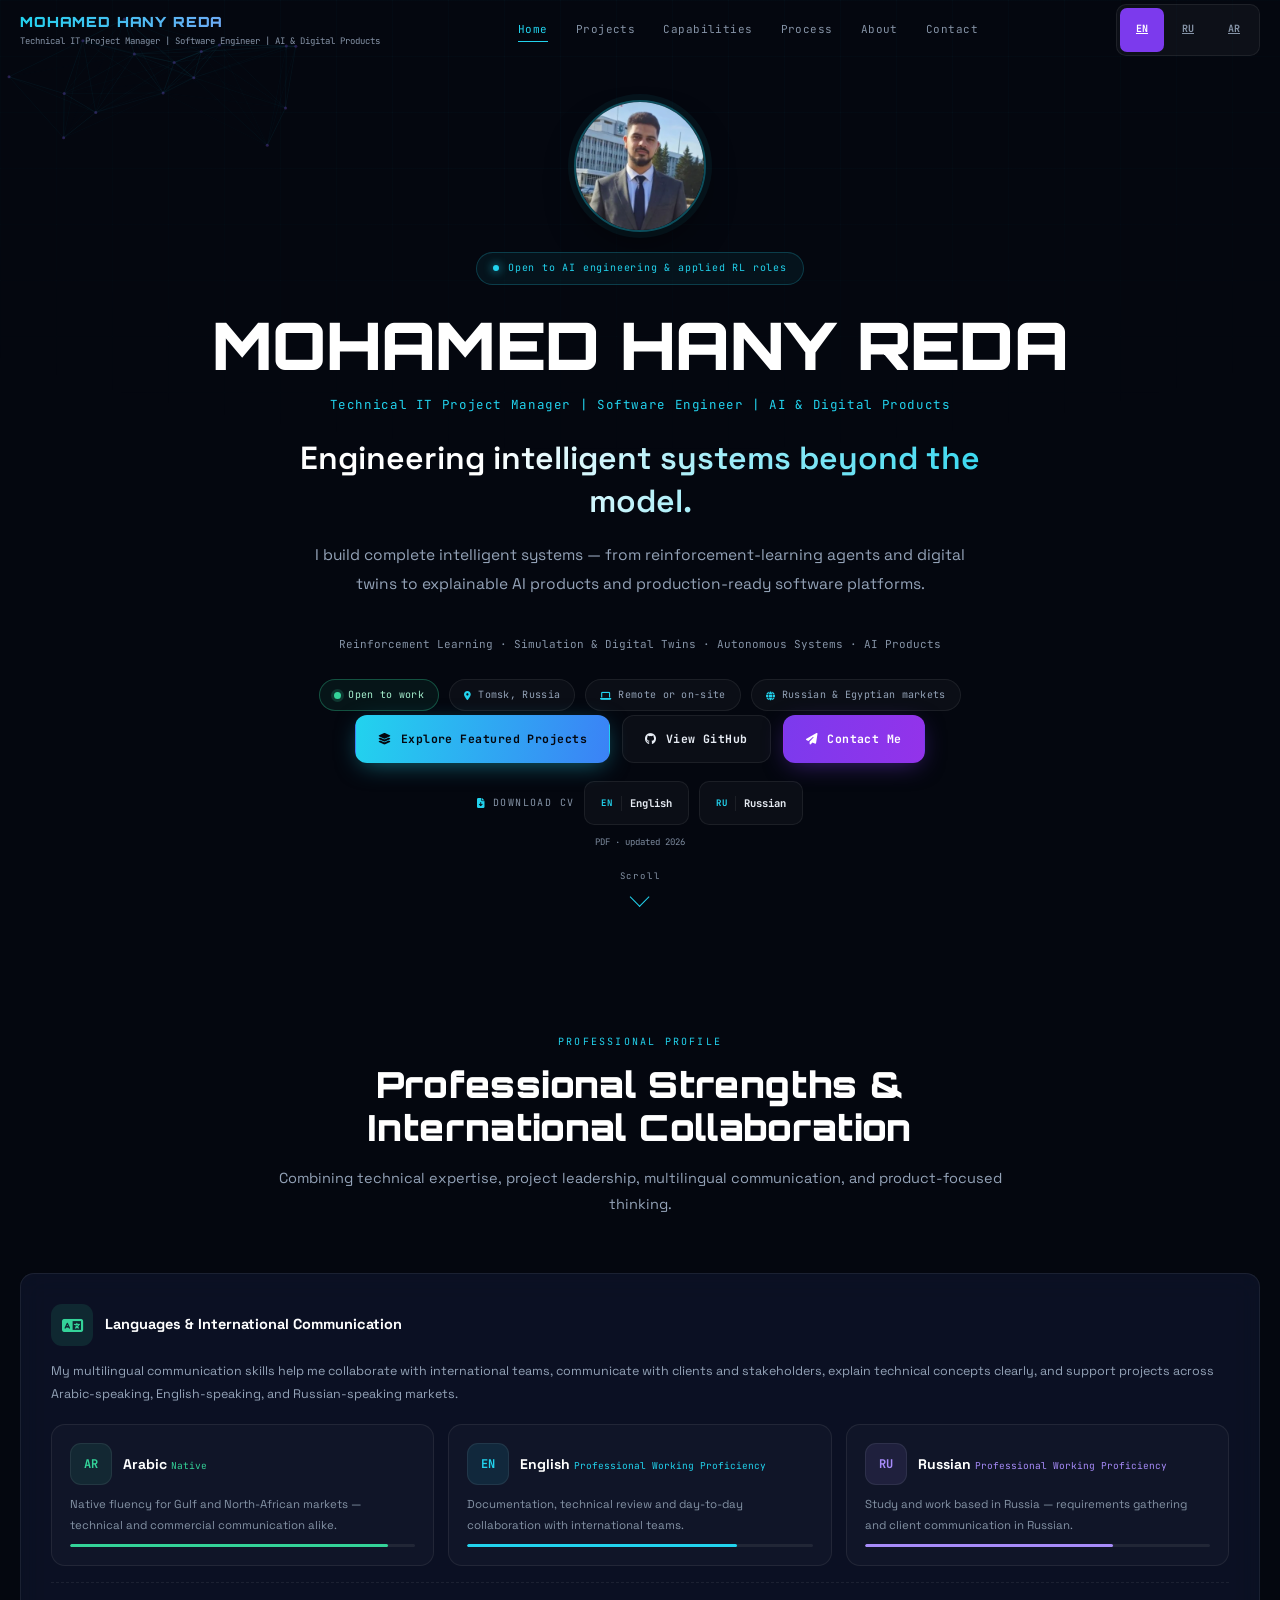
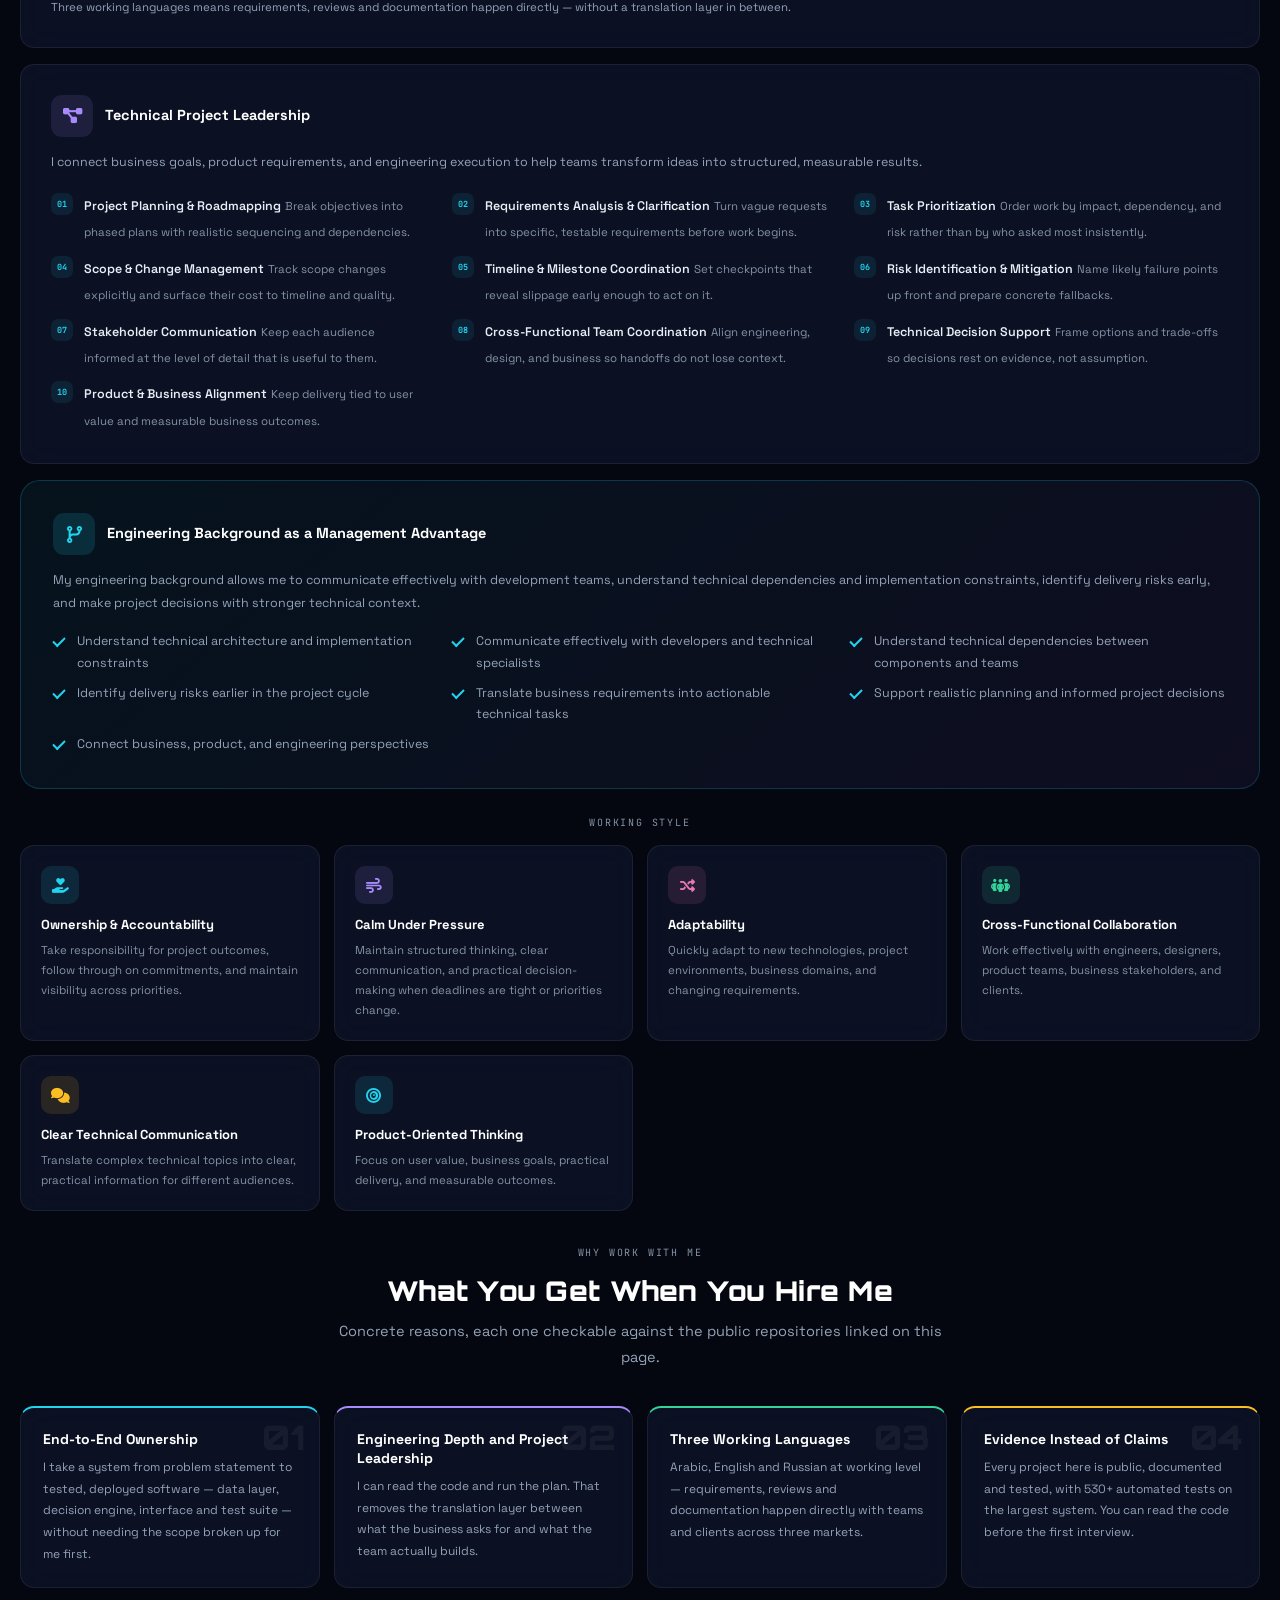
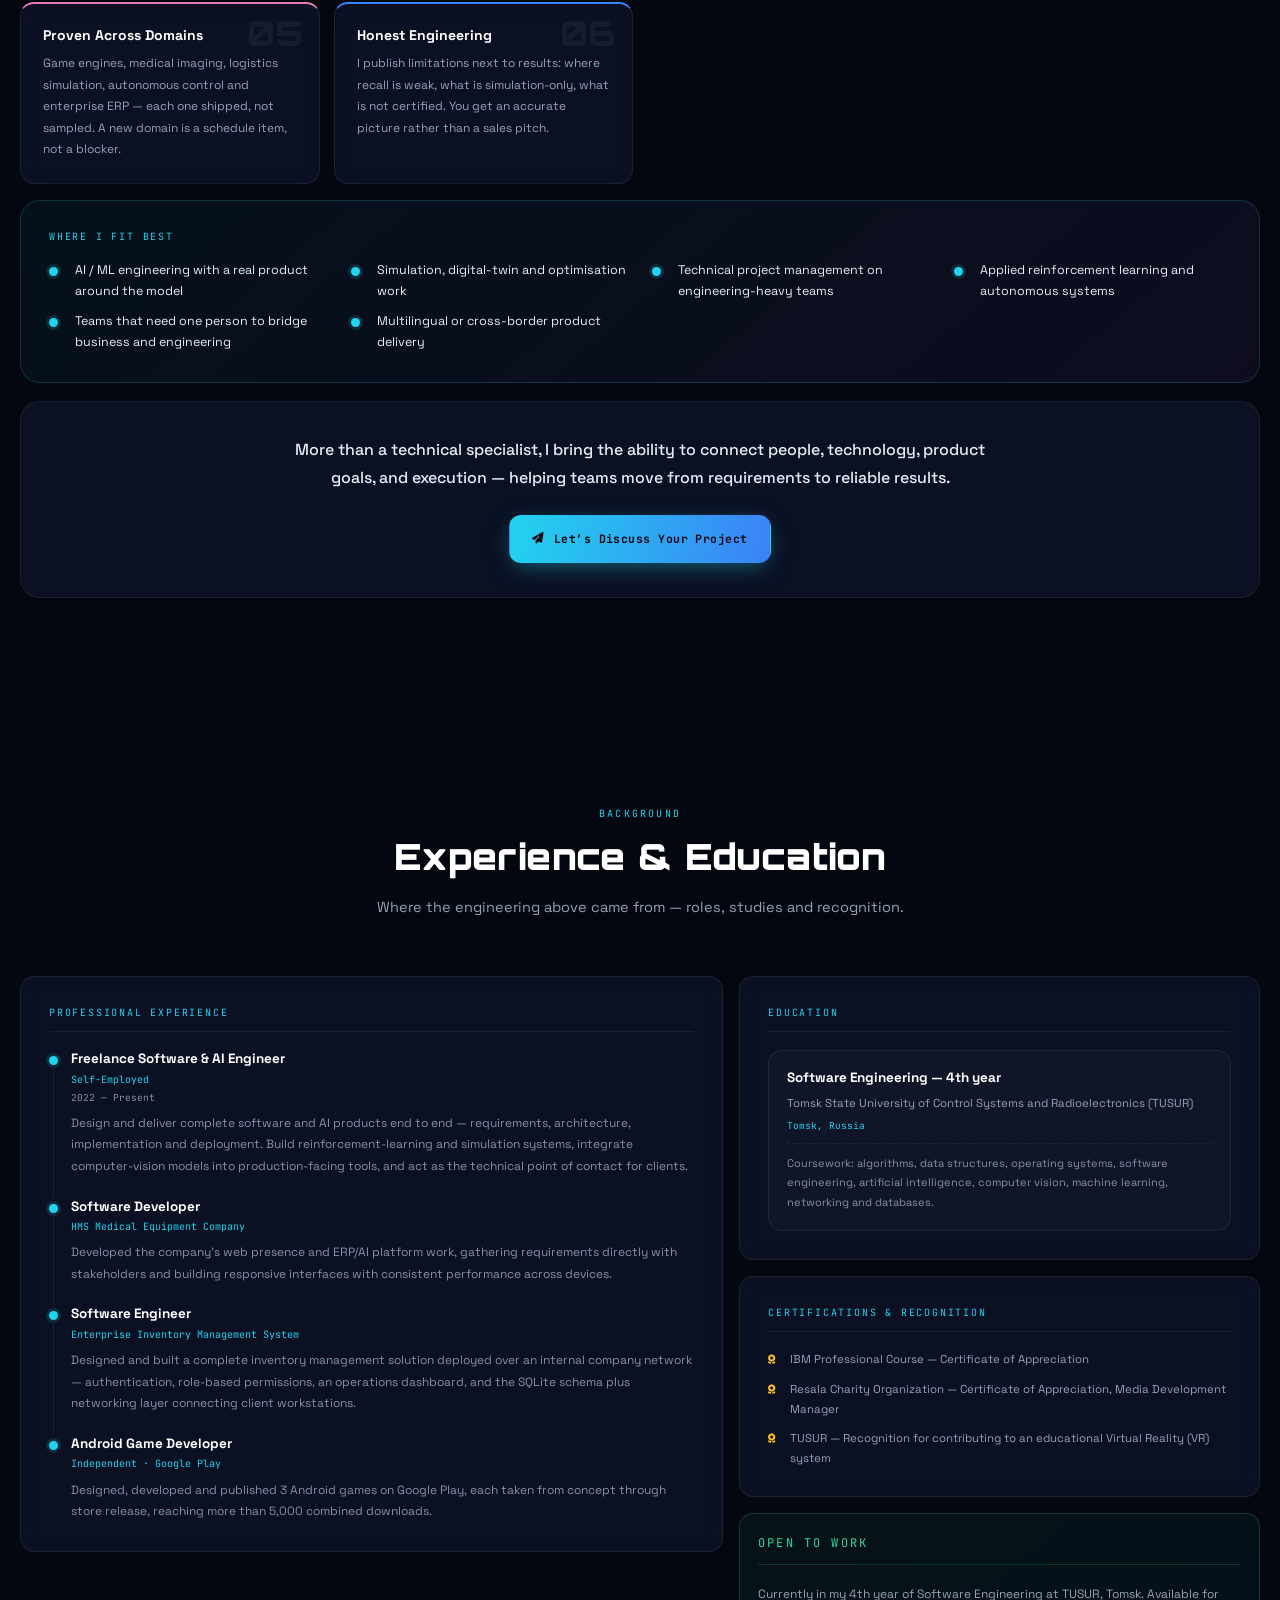
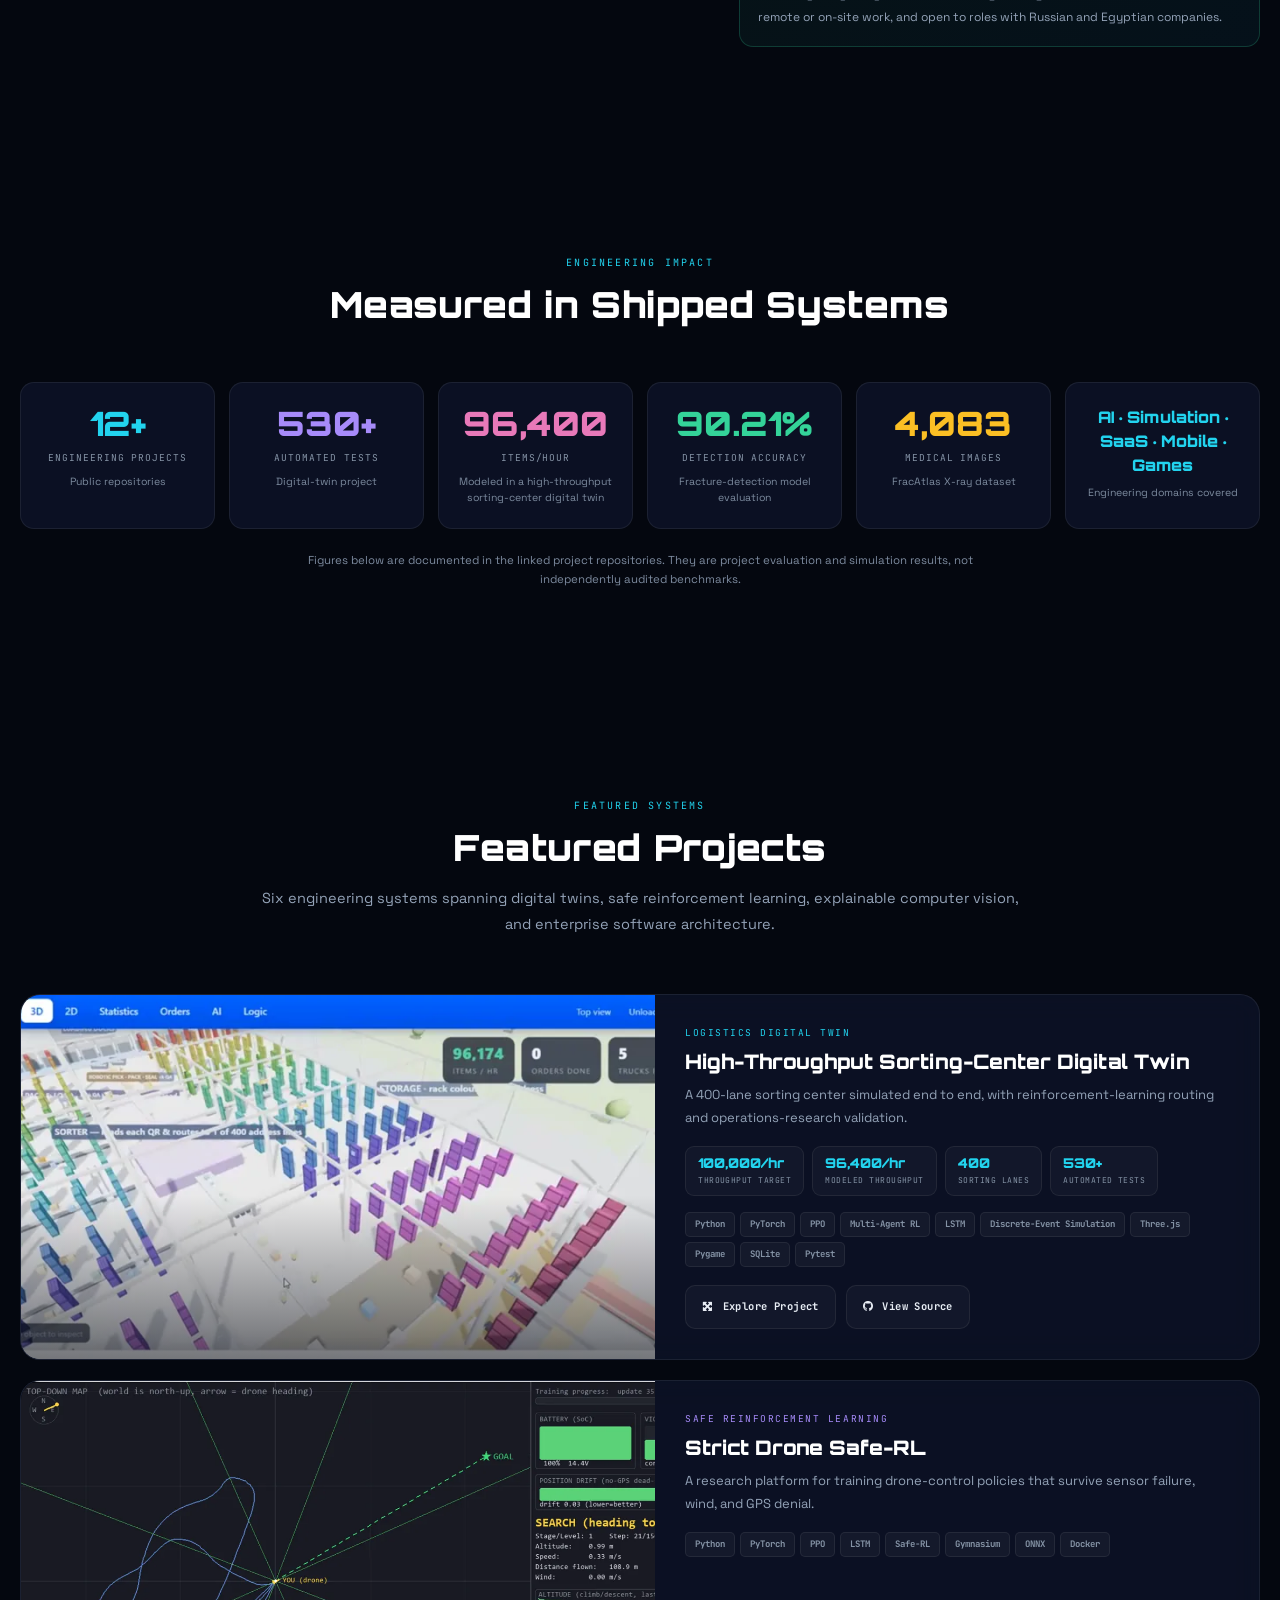
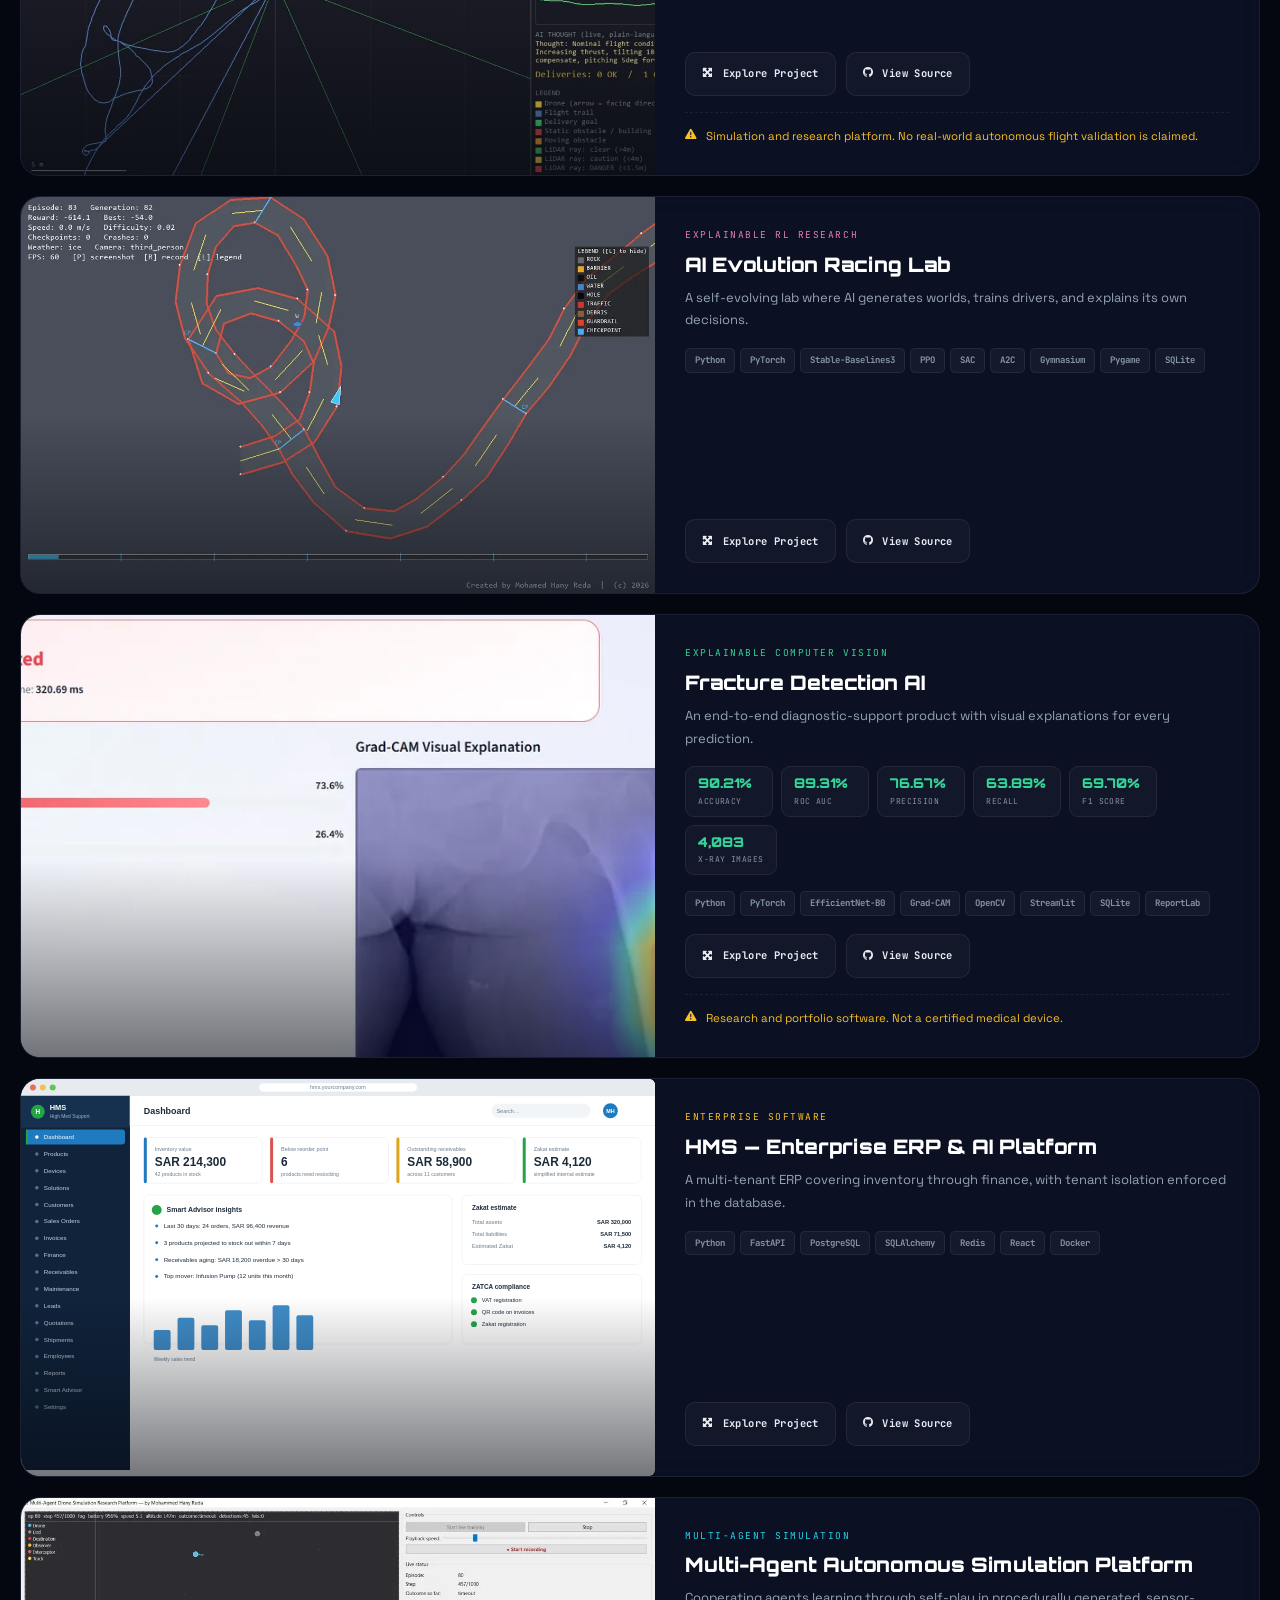
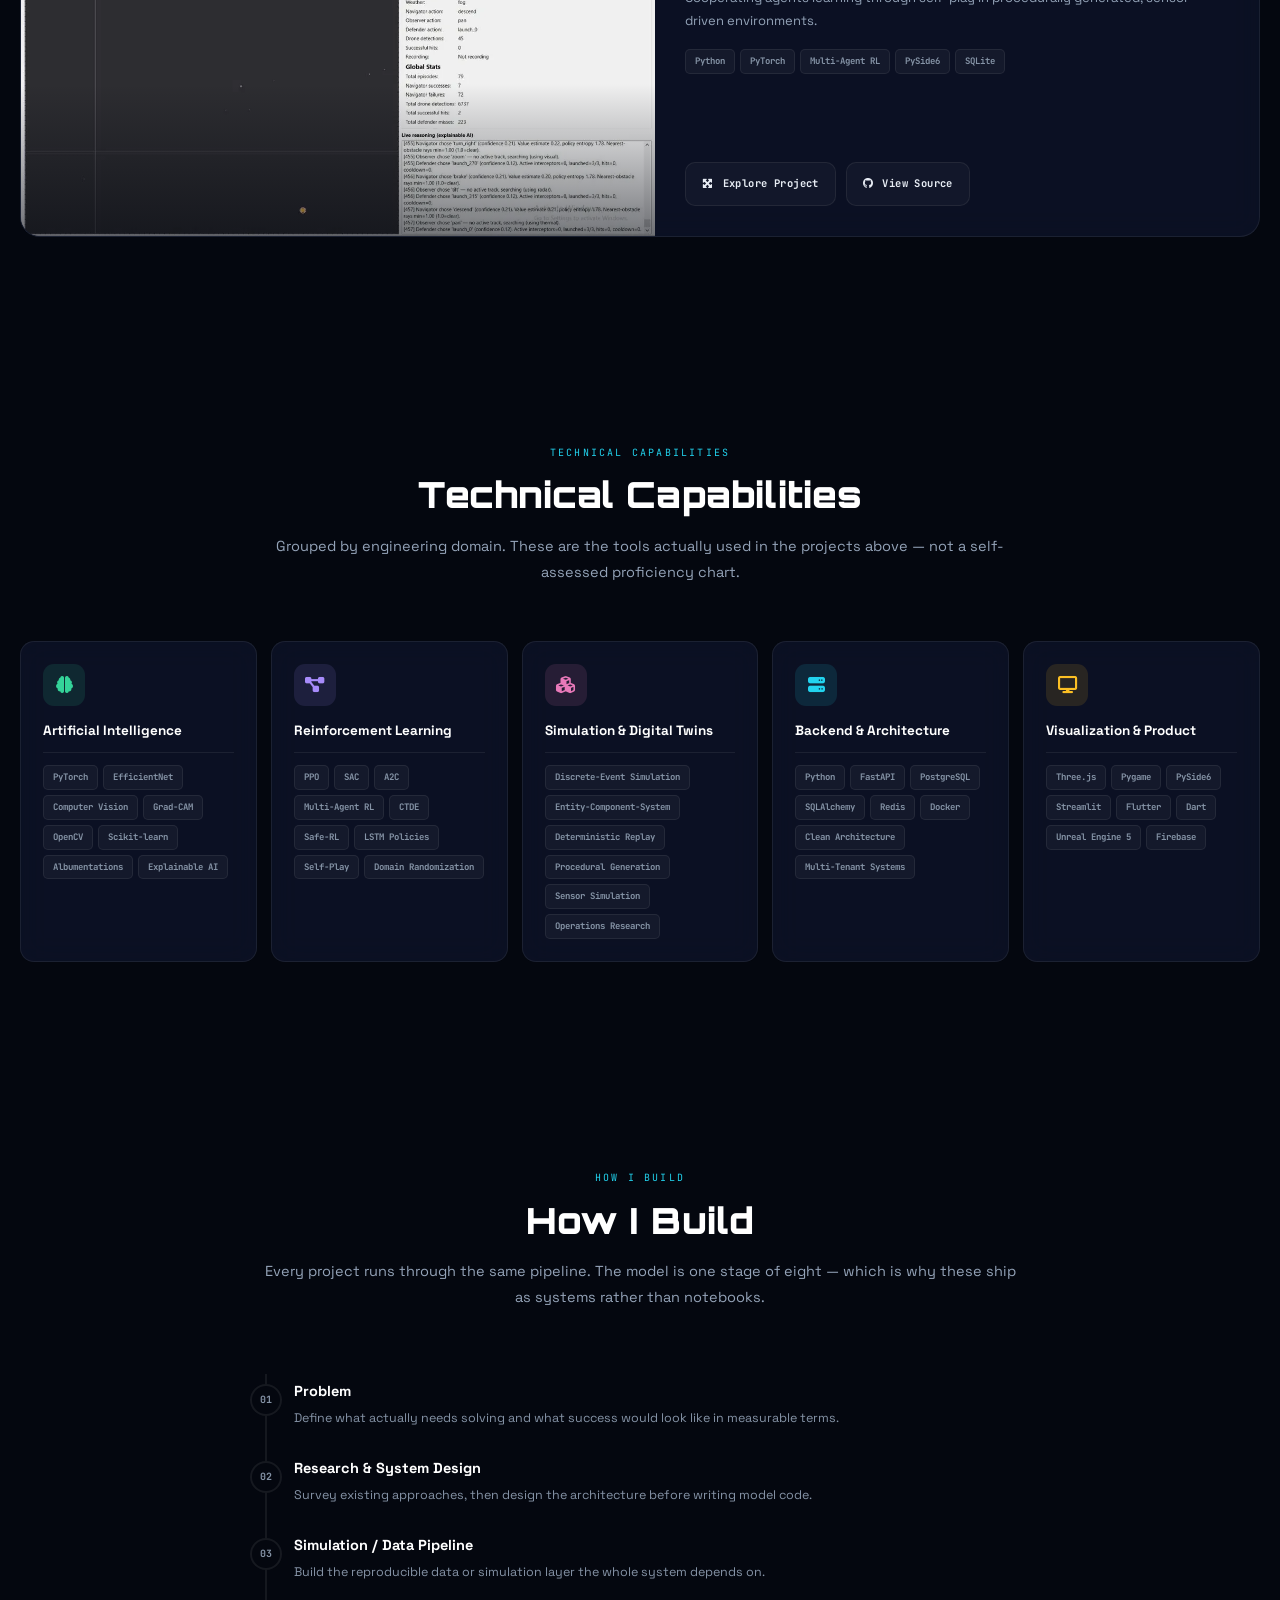
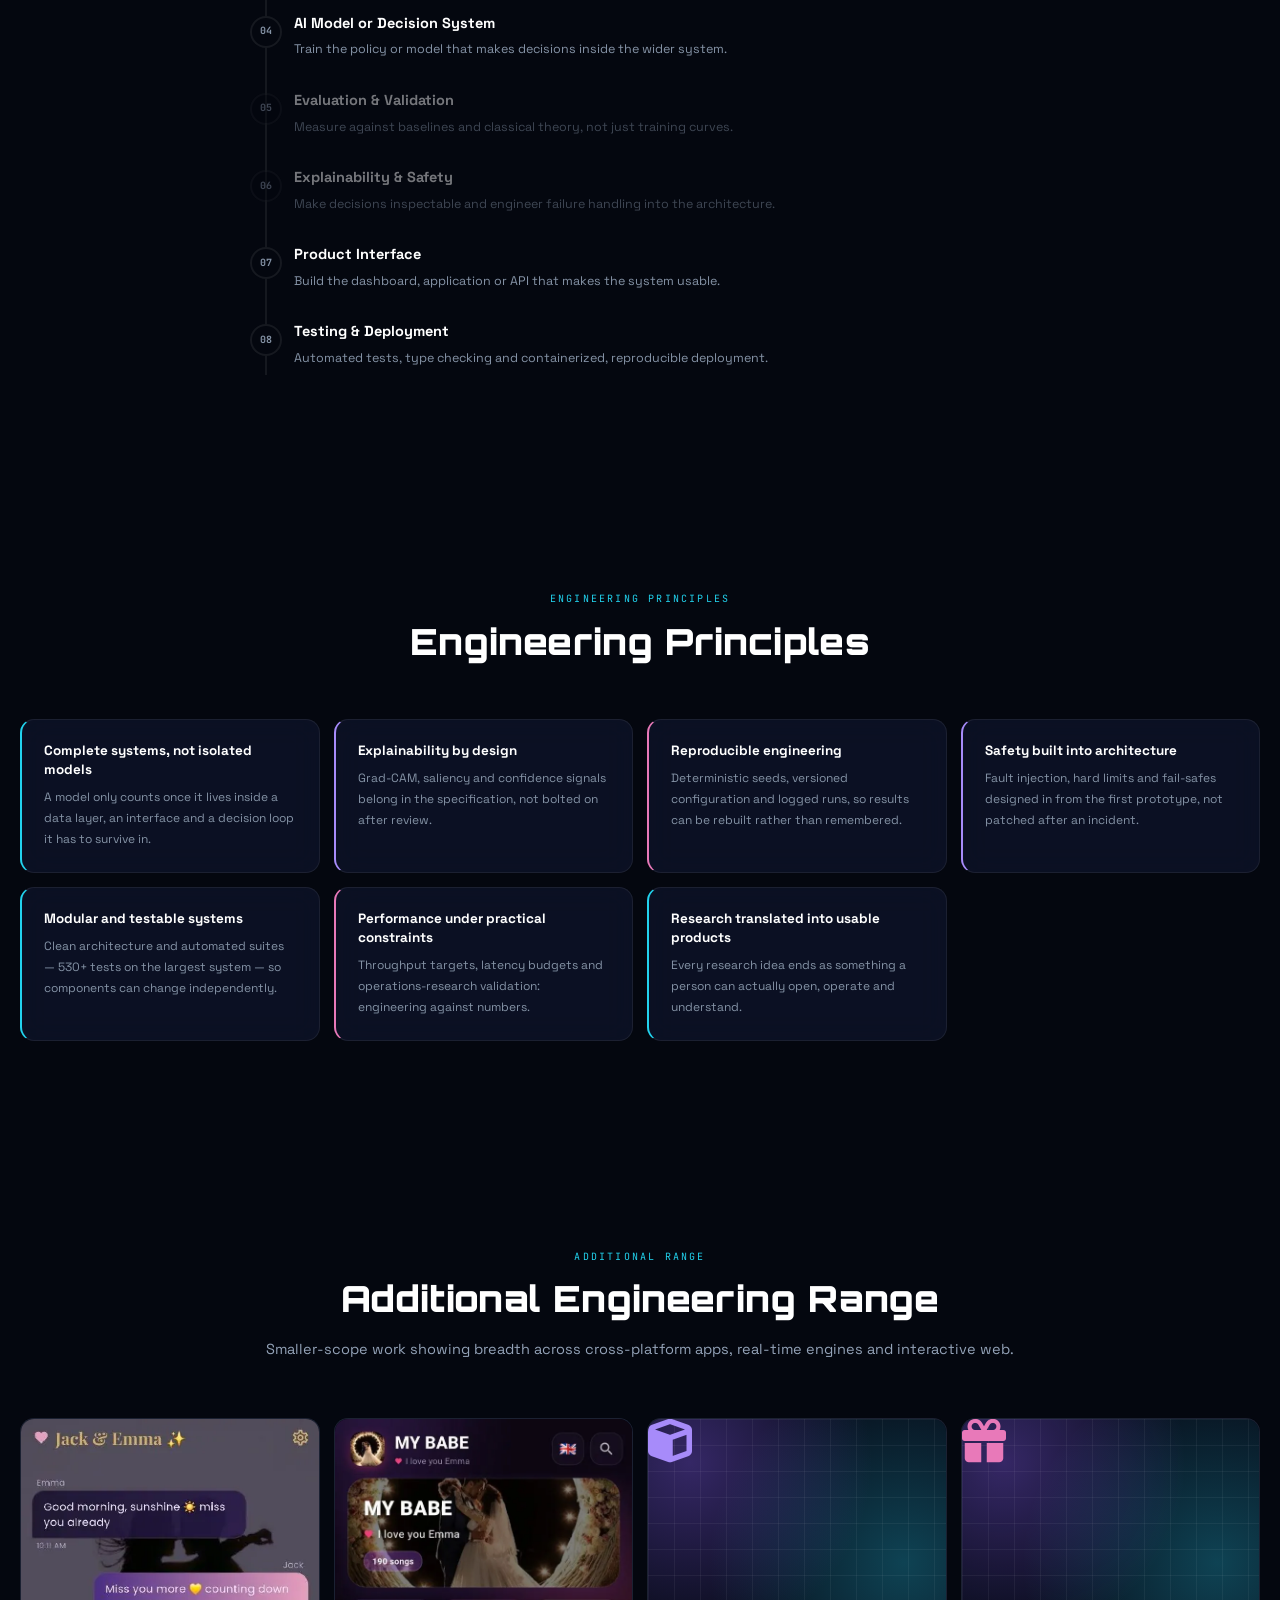
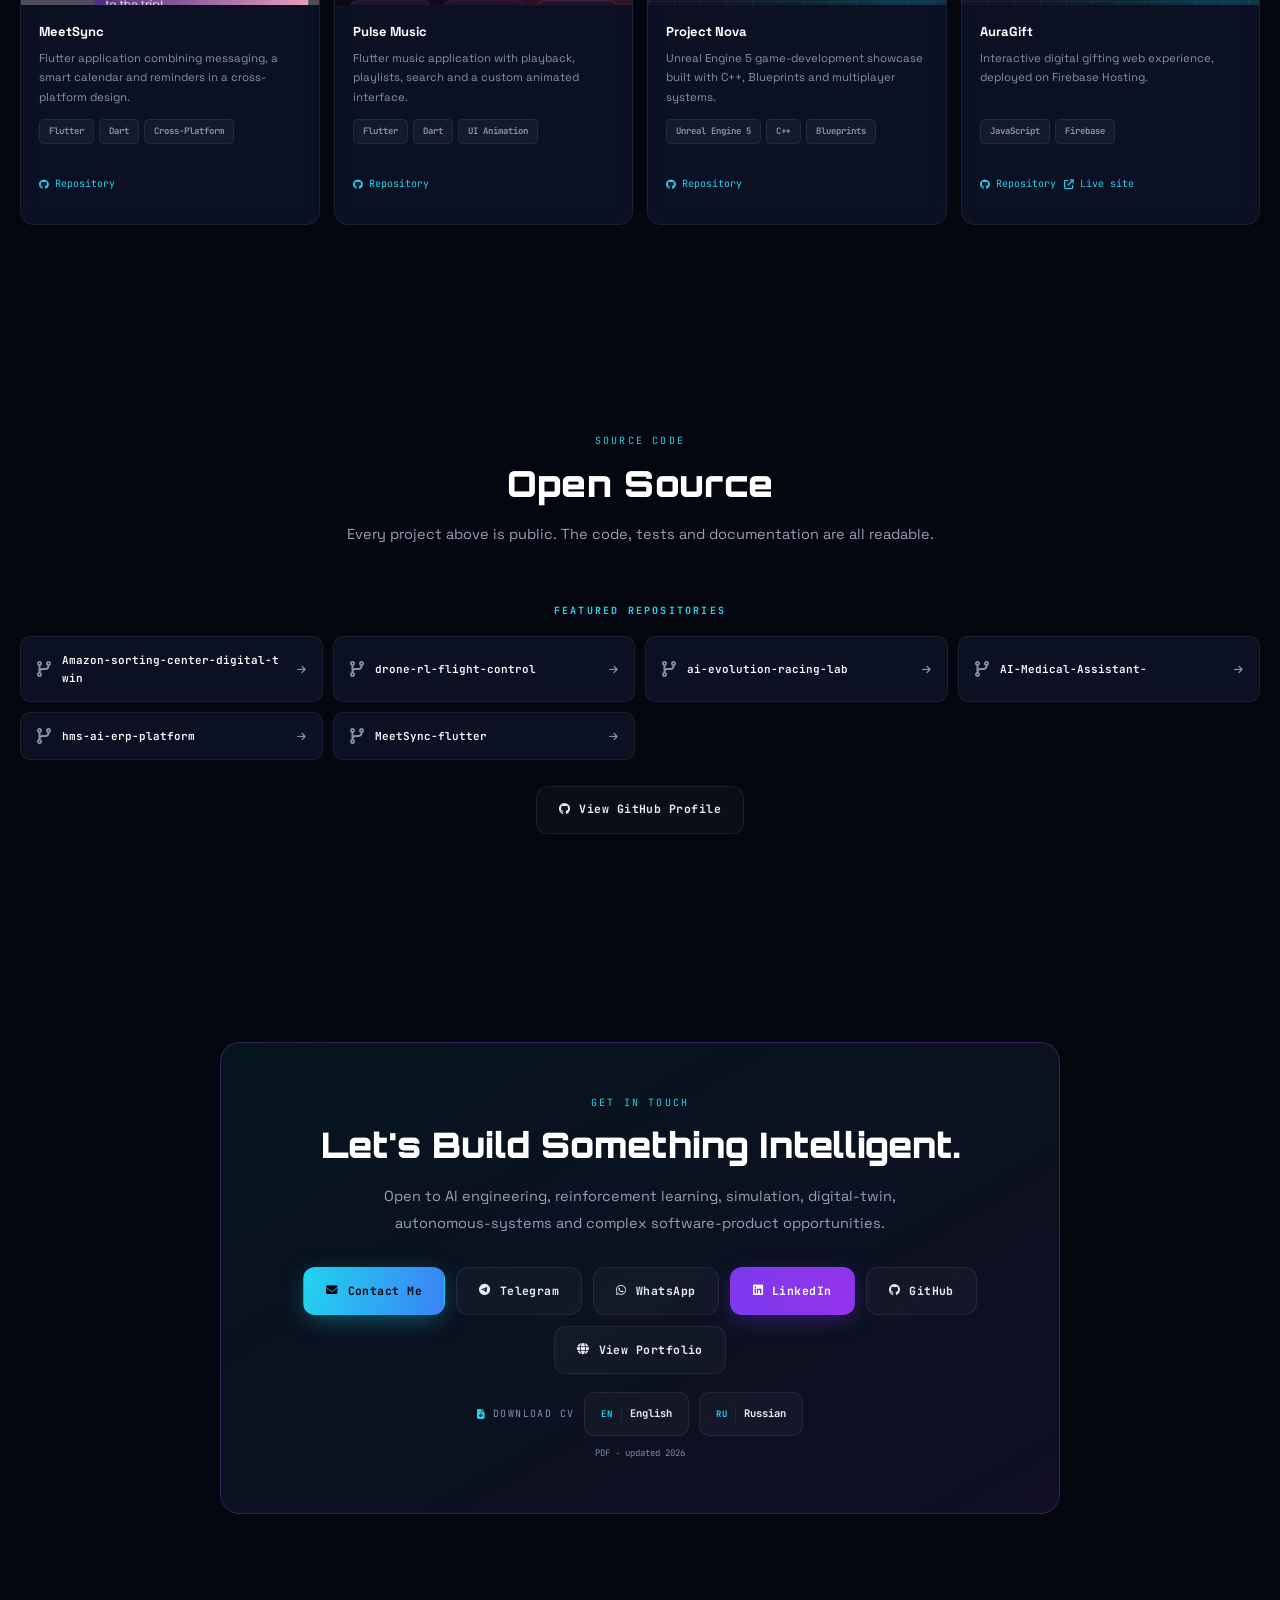
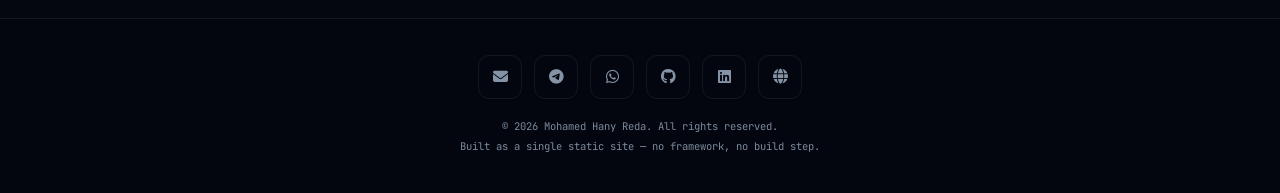
==== index.html @ cda3b0b9 "Add portrait, availability, and the Experience & Education section Three gaps that cost interviews w" ====
<!DOCTYPE html>
<html lang="en" dir="ltr" data-asset-base="">
<head>
<meta charset="UTF-8">
<meta name="viewport" content="width=device-width, initial-scale=1, viewport-fit=cover">
<title>Mohamed Hany Reda | AI &amp; Software Engineer</title>
<meta name="description" content="AI and Software Engineer specializing in reinforcement learning, simulation, digital twins, autonomous systems, explainable AI, and production software architecture.">
<meta name="author" content="Mohamed Hany Reda">
<link rel="canonical" href="https://hany15.github.io/Hany-Reda-Portfolio/">

<link rel="alternate" hreflang="en" href="https://hany15.github.io/Hany-Reda-Portfolio/">
<link rel="alternate" hreflang="ru" href="https://hany15.github.io/Hany-Reda-Portfolio/ru/">
<link rel="alternate" hreflang="ar" href="https://hany15.github.io/Hany-Reda-Portfolio/ar/">
<link rel="alternate" hreflang="x-default" href="https://hany15.github.io/Hany-Reda-Portfolio/">
<meta property="og:locale:alternate" content="ru_RU">
<meta property="og:locale:alternate" content="ar_SA">
<meta property="og:type" content="website">
<meta property="og:url" content="https://hany15.github.io/Hany-Reda-Portfolio/">
<meta property="og:title" content="Mohamed Hany Reda | AI &amp; Software Engineer">
<meta property="og:description" content="AI and Software Engineer specializing in reinforcement learning, simulation, digital twins, autonomous systems, explainable AI, and production software architecture.">
<meta property="og:image" content="https://hany15.github.io/Hany-Reda-Portfolio/assets/img/og-en.png">
<meta property="og:image:width" content="1200">
<meta property="og:image:height" content="630">
<meta property="og:image:alt" content="Portrait of Mohamed Hany Reda outside TUSUR university in Tomsk">
<meta property="og:locale" content="en_US">
<meta name="twitter:card" content="summary_large_image">
<meta name="twitter:title" content="Mohamed Hany Reda | AI &amp; Software Engineer">
<meta name="twitter:description" content="AI and Software Engineer specializing in reinforcement learning, simulation, digital twins, autonomous systems, explainable AI, and production software architecture.">
<meta name="twitter:image" content="https://hany15.github.io/Hany-Reda-Portfolio/assets/img/og-en.png">
<meta name="theme-color" content="#04070f">
<script type="application/ld+json" id="jsonld">[{"@context":"https://schema.org","@type":"Person","@id":"https://hany15.github.io/Hany-Reda-Portfolio/#person","name":"Mohamed Hany Reda","alternateName":["Мохамед Хани Реда","محمد هاني رضا"],"jobTitle":"Technical IT Project Manager | Software Engineer | AI & Digital Products","description":"AI and Software Engineer specializing in reinforcement learning, simulation, digital twins, autonomous systems, explainable AI, and production software architecture.","url":"https://hany15.github.io/Hany-Reda-Portfolio/","image":"https://hany15.github.io/Hany-Reda-Portfolio/assets/img/profile-640.webp","email":"mailto:developeractionobject@gmail.com","address":{"@type":"PostalAddress","addressLocality":"Tomsk","addressCountry":"RU"},"alumniOf":{"@type":"CollegeOrUniversity","name":"Tomsk State University of Control Systems and Radioelectronics (TUSUR)"},"knowsLanguage":[{"@type":"Language","name":"Arabic"},{"@type":"Language","name":"English"},{"@type":"Language","name":"Russian"}],"knowsAbout":["Reinforcement Learning","Digital Twins","Discrete-Event Simulation","Autonomous Systems","Explainable AI","Computer Vision","Software Architecture","Technical Project Management","Multi-Agent Systems","PyTorch","FastAPI","PostgreSQL"],"telephone":"+79969382354","contactPoint":[{"@type":"ContactPoint","contactType":"sales","telephone":"+79969382354","url":"https://wa.me/79969382354","availableLanguage":["Arabic","English","Russian"]},{"@type":"ContactPoint","contactType":"customer support","url":"https://t.me/Hany_230","availableLanguage":["Arabic","English","Russian"]}],"sameAs":["https://github.com/Hany15","https://www.linkedin.com/in/hany-reda-854667417","https://t.me/Hany_230"]},{"@context":"https://schema.org","@type":"WebSite","@id":"https://hany15.github.io/Hany-Reda-Portfolio/#website","url":"https://hany15.github.io/Hany-Reda-Portfolio/","name":"Mohamed Hany Reda | AI & Software Engineer","description":"AI and Software Engineer specializing in reinforcement learning, simulation, digital twins, autonomous systems, explainable AI, and production software architecture.","inLanguage":"en","author":{"@id":"https://hany15.github.io/Hany-Reda-Portfolio/#person"}},{"@context":"https://schema.org","@type":"ProfilePage","@id":"https://hany15.github.io/Hany-Reda-Portfolio/#profile","url":"https://hany15.github.io/Hany-Reda-Portfolio/","inLanguage":"en","mainEntity":{"@id":"https://hany15.github.io/Hany-Reda-Portfolio/#person"},"isPartOf":{"@id":"https://hany15.github.io/Hany-Reda-Portfolio/#website"}}]</script>

<script async src="https://www.googletagmanager.com/gtag/js?id=G-1WG4306FK6"></script>
<script>
  window.dataLayer=window.dataLayer||[];function gtag(){dataLayer.push(arguments);}
  gtag('js',new Date());gtag('config','G-1WG4306FK6',{send_page_view:true});
  function trackContact(m){gtag('event','contact_click',{event_category:'Contact',event_label:m});}
  function trackProject(n){gtag('event','project_open',{event_category:'Projects',event_label:n});}
</script>

<link rel="preconnect" href="https://fonts.googleapis.com">
<link rel="preconnect" href="https://fonts.gstatic.com" crossorigin>
<link href="https://fonts.googleapis.com/css2?family=Space+Grotesk:wght@300;400;500;600;700&family=Orbitron:wght@700;900&family=JetBrains+Mono:wght@400;700&display=swap" rel="stylesheet">
<link rel="stylesheet" href="https://cdnjs.cloudflare.com/ajax/libs/font-awesome/6.4.0/css/all.min.css">
<link rel="stylesheet" href="assets/css/main.css?v=0e505760">
</head>
<body>

<a class="skip-link" href="#main" data-i18n="a11y.skip">Skip to main content</a>
<div id="progress" role="progressbar" aria-hidden="true" data-i18n-attr="aria-label:a11y.progress" aria-label="Reading progress"></div>
<canvas id="bg-canvas" aria-hidden="true"></canvas>
<div class="grid-overlay" aria-hidden="true"></div>

<!-- ═══ NAV ═══ -->
<header id="nav">
  <div class="nav-inner">
    <a class="brand" href="#hero">
      <span class="brand-name">MOHAMED HANY REDA</span>
      <span class="brand-role" data-i18n="role.full">Technical IT Project Manager | Software Engineer | AI &amp; Digital Products</span>
    </a>
    <nav class="nav-links" aria-label="Primary">
      <a href="#hero" data-i18n="nav.home">Home</a>
      <a href="#projects" data-i18n="nav.projects">Projects</a>
      <a href="#capabilities" data-i18n="nav.capabilities">Capabilities</a>
      <a href="#process" data-i18n="nav.process">Process</a>
      <a href="#background" data-i18n="nav.about">About</a>
      <a href="#contact" data-i18n="nav.contact">Contact</a>
    </nav>
    <div class="nav-right">
      <div class="lang-switch" role="group" data-i18n-attr="aria-label:nav.langLabel" aria-label="Select language">
        <a class="lang-btn" href="./" hreflang="en" data-lang="en" aria-pressed="true" aria-current="page">EN</a>
        <a class="lang-btn" href="ru/" hreflang="ru" data-lang="ru" aria-pressed="false">RU</a>
        <a class="lang-btn" href="ar/" hreflang="ar" data-lang="ar" aria-pressed="false">AR</a>
      </div>
      <button class="nav-toggle" type="button" aria-expanded="false" aria-controls="mobile-menu"
              data-i18n-attr="aria-label:nav.menu" aria-label="Open menu"><i class="fa-solid fa-bars" aria-hidden="true"></i></button>
    </div>
  </div>
</header>
<nav id="mobile-menu" aria-label="Mobile">
  <a href="#hero" data-i18n="nav.home">Home</a>
  <a href="#projects" data-i18n="nav.projects">Projects</a>
  <a href="#capabilities" data-i18n="nav.capabilities">Capabilities</a>
  <a href="#process" data-i18n="nav.process">Process</a>
  <a href="#background" data-i18n="nav.about">About</a>
  <a href="#contact" data-i18n="nav.contact">Contact</a>
</nav>

<main id="main">

<!-- ═══ HERO ═══ -->
<section id="hero">
  <img class="hero-photo" src="assets/img/profile-640.webp"
       srcset="assets/img/profile-320.webp 320w, assets/img/profile-640.webp 640w"
       sizes="132px" width="132" height="132" fetchpriority="high"
       data-i18n-attr="alt:photo.alt" alt="Portrait of Mohamed Hany Reda outside TUSUR university in Tomsk">
  <p class="hero-badge"><i aria-hidden="true"></i><span data-i18n="hero.badge">Open to AI engineering &amp; applied RL roles</span></p>
  <h1 class="hero-name">MOHAMED HANY REDA</h1>
  <p class="hero-role" data-i18n="role.full">Technical IT Project Manager | Software Engineer | AI &amp; Digital Products</p>
  <p class="hero-headline" data-i18n="hero.headline">Engineering intelligent systems beyond the model.</p>
  <p class="hero-support" data-i18n="hero.support">I build complete intelligent systems — from reinforcement-learning agents and digital twins to explainable AI products and production-ready software platforms.</p>
  <p class="hero-spec" data-i18n="hero.spec">Reinforcement Learning · Simulation &amp; Digital Twins · Autonomous Systems · AI Products</p>
  <div class="avail-strip">
    <span class="avail-chip live"><span class="avail-dot" aria-hidden="true"></span><span data-i18n="avail.status">Open to work</span></span>
    <span class="avail-chip"><i class="fa-solid fa-location-dot" aria-hidden="true"></i><span data-i18n="avail.location">Tomsk, Russia</span></span>
    <span class="avail-chip"><i class="fa-solid fa-laptop" aria-hidden="true"></i><span data-i18n="avail.mode">Remote or on-site</span></span>
    <span class="avail-chip"><i class="fa-solid fa-globe" aria-hidden="true"></i><span data-i18n="avail.markets">Russian &amp; Egyptian markets</span></span>
  </div>
  <div class="hero-cta">
    <a class="btn btn-primary" href="#projects"><i class="fa-solid fa-layer-group" aria-hidden="true"></i><span data-i18n="hero.cta.projects">Explore Featured Projects</span></a>
    <a class="btn btn-ghost" href="https://github.com/Hany15" target="_blank" rel="noopener" onclick="trackContact('GitHub-Hero')"><i class="fa-brands fa-github" aria-hidden="true"></i><span data-i18n="hero.cta.github">View GitHub</span></a>
    <a class="btn btn-secondary" href="#contact"><i class="fa-solid fa-paper-plane" aria-hidden="true"></i><span data-i18n="hero.cta.contact">Contact Me</span></a>
  </div>
  <div class="cv-row">
    <span class="cv-label"><i class="fa-solid fa-file-arrow-down" aria-hidden="true"></i><span data-i18n="cv.label">Download CV</span></span>
    <a class="cv-btn" href="cv/cv_en.pdf" download="Mohamed-Hany-Reda-CV-EN.pdf"
       data-i18n-attr="aria-label:cv.aria.en" onclick="trackContact('CV-EN')" aria-label="Download CV in English, PDF">
      <span class="flag">EN</span><span data-i18n="cv.en">English</span></a>
    <a class="cv-btn" href="cv/cv_ru.pdf" download="Mohamed-Hany-Reda-CV-RU.pdf"
       data-i18n-attr="aria-label:cv.aria.ru" onclick="trackContact('CV-RU')" aria-label="Download CV in Russian, PDF">
      <span class="flag">RU</span><span data-i18n="cv.ru">Russian</span></a>
    <span class="cv-hint" data-i18n="cv.hint">PDF · updated 2026</span>
  </div>
  <div class="scroll-hint" aria-hidden="true"><span data-i18n="hero.scroll">Scroll</span><span class="chev"></span></div>
</section>

<!-- ═══ PROFESSIONAL STRENGTHS ═══ -->
<section class="section" id="strengths">
  <div class="sec-head reveal">
    <span class="eyebrow" data-i18n="ps.eyebrow">professional profile</span>
    <h2 class="sec-title" data-i18n="ps.title">Professional Strengths &amp; International Collaboration</h2>
    <p class="sec-sub" data-i18n="ps.sub">Combining technical expertise, project leadership, multilingual communication, and product-focused thinking.</p>
  </div>

  <div class="ps-band card reveal">
    <div class="ps-head">
      <div class="ps-ico" style="background:color-mix(in srgb,var(--green) 12%,transparent);color:var(--green)"><i class="fa-solid fa-language" aria-hidden="true"></i></div>
      <h3 class="ps-card-title" data-i18n="ps.lang.title">Languages &amp; International Communication</h3>
    </div>
    <p class="ps-desc" style="margin-bottom:0" data-i18n="ps.lang.desc">My multilingual communication skills help me collaborate with international teams, communicate with clients and stakeholders, explain technical concepts clearly, and support projects across Arabic-speaking, English-speaking, and Russian-speaking markets.</p>
    <div class="lang-grid">
      <div class="lang-card">
        <div class="lang-top">
          <span class="lang-code" style="color:var(--green);background:color-mix(in srgb,var(--green) 10%,transparent)">AR</span>
          <span>
            <span class="lang-nm2" data-i18n="ps.lang.ar">Arabic</span>
            <span class="lang-lvl2" style="color:var(--green)" data-i18n="ps.level.native">Native</span>
          </span>
        </div>
        <p class="lang-ctx" data-i18n="ps.lang.arCtx">Native fluency for Gulf and North-African markets — technical and commercial communication alike.</p>
        <span class="lang-meter" aria-hidden="true"><i style="--w:92%;background:var(--green)"></i></span>
      </div>
      <div class="lang-card">
        <div class="lang-top">
          <span class="lang-code" style="color:var(--cyan);background:color-mix(in srgb,var(--cyan) 10%,transparent)">EN</span>
          <span>
            <span class="lang-nm2" data-i18n="ps.lang.en">English</span>
            <span class="lang-lvl2" style="color:var(--cyan)" data-i18n="ps.level.pro">Professional Working Proficiency</span>
          </span>
        </div>
        <p class="lang-ctx" data-i18n="ps.lang.enCtx">Documentation, technical review and day-to-day collaboration with international teams.</p>
        <span class="lang-meter" aria-hidden="true"><i style="--w:78%;background:var(--cyan)"></i></span>
      </div>
      <div class="lang-card">
        <div class="lang-top">
          <span class="lang-code" style="color:var(--violet);background:color-mix(in srgb,var(--violet) 10%,transparent)">RU</span>
          <span>
            <span class="lang-nm2" data-i18n="ps.lang.ru">Russian</span>
            <span class="lang-lvl2" style="color:var(--violet)" data-i18n="ps.level.pro">Professional Working Proficiency</span>
          </span>
        </div>
        <p class="lang-ctx" data-i18n="ps.lang.ruCtx">Study and work based in Russia — requirements gathering and client communication in Russian.</p>
        <span class="lang-meter" aria-hidden="true"><i style="--w:72%;background:var(--violet)"></i></span>
      </div>
    </div>
    <p class="lang-foot" data-i18n="ps.lang.footnote">Three working languages means requirements, reviews and documentation happen directly — without a translation layer in between.</p>
  </div>

  <div class="ps-band card reveal">
    <div class="ps-head">
      <div class="ps-ico" style="background:color-mix(in srgb,var(--violet) 12%,transparent);color:var(--violet)"><i class="fa-solid fa-diagram-project" aria-hidden="true"></i></div>
      <h3 class="ps-card-title" data-i18n="ps.pm.title">Technical Project Leadership</h3>
    </div>
    <p class="ps-desc" style="margin-bottom:0" data-i18n="ps.pm.desc">I connect business goals, product requirements, and engineering execution to help teams transform ideas into structured, measurable results.</p>
    <div class="comp-grid">
        <div class="comp">
          <span class="comp-dot" aria-hidden="true">01</span>
          <span>
            <span class="comp-nm" data-i18n="ps.pm.c1">Project Planning &amp; Roadmapping</span>
            <span class="comp-d" data-i18n="ps.pm.c1d">Break objectives into phased plans with realistic sequencing and dependencies.</span>
          </span>
        </div>
        <div class="comp">
          <span class="comp-dot" aria-hidden="true">02</span>
          <span>
            <span class="comp-nm" data-i18n="ps.pm.c2">Requirements Analysis &amp; Clarification</span>
            <span class="comp-d" data-i18n="ps.pm.c2d">Turn vague requests into specific, testable requirements before work begins.</span>
          </span>
        </div>
        <div class="comp">
          <span class="comp-dot" aria-hidden="true">03</span>
          <span>
            <span class="comp-nm" data-i18n="ps.pm.c3">Task Prioritization</span>
            <span class="comp-d" data-i18n="ps.pm.c3d">Order work by impact, dependency, and risk rather than by who asked most insistently.</span>
          </span>
        </div>
        <div class="comp">
          <span class="comp-dot" aria-hidden="true">04</span>
          <span>
            <span class="comp-nm" data-i18n="ps.pm.c4">Scope &amp; Change Management</span>
            <span class="comp-d" data-i18n="ps.pm.c4d">Track scope changes explicitly and surface their cost to timeline and quality.</span>
          </span>
        </div>
        <div class="comp">
          <span class="comp-dot" aria-hidden="true">05</span>
          <span>
            <span class="comp-nm" data-i18n="ps.pm.c5">Timeline &amp; Milestone Coordination</span>
            <span class="comp-d" data-i18n="ps.pm.c5d">Set checkpoints that reveal slippage early enough to act on it.</span>
          </span>
        </div>
        <div class="comp">
          <span class="comp-dot" aria-hidden="true">06</span>
          <span>
            <span class="comp-nm" data-i18n="ps.pm.c6">Risk Identification &amp; Mitigation</span>
            <span class="comp-d" data-i18n="ps.pm.c6d">Name likely failure points up front and prepare concrete fallbacks.</span>
          </span>
        </div>
        <div class="comp">
          <span class="comp-dot" aria-hidden="true">07</span>
          <span>
            <span class="comp-nm" data-i18n="ps.pm.c7">Stakeholder Communication</span>
            <span class="comp-d" data-i18n="ps.pm.c7d">Keep each audience informed at the level of detail that is useful to them.</span>
          </span>
        </div>
        <div class="comp">
          <span class="comp-dot" aria-hidden="true">08</span>
          <span>
            <span class="comp-nm" data-i18n="ps.pm.c8">Cross-Functional Team Coordination</span>
            <span class="comp-d" data-i18n="ps.pm.c8d">Align engineering, design, and business so handoffs do not lose context.</span>
          </span>
        </div>
        <div class="comp">
          <span class="comp-dot" aria-hidden="true">09</span>
          <span>
            <span class="comp-nm" data-i18n="ps.pm.c9">Technical Decision Support</span>
            <span class="comp-d" data-i18n="ps.pm.c9d">Frame options and trade-offs so decisions rest on evidence, not assumption.</span>
          </span>
        </div>
        <div class="comp">
          <span class="comp-dot" aria-hidden="true">10</span>
          <span>
            <span class="comp-nm" data-i18n="ps.pm.c10">Product &amp; Business Alignment</span>
            <span class="comp-d" data-i18n="ps.pm.c10d">Keep delivery tied to user value and measurable business outcomes.</span>
          </span>
        </div>
    </div>
  </div>

  <div class="ps-advantage reveal">
    <div class="ps-head">
      <div class="ps-ico" style="background:color-mix(in srgb,var(--cyan) 14%,transparent);color:var(--cyan)"><i class="fa-solid fa-code-branch" aria-hidden="true"></i></div>
      <h3 class="ps-card-title" data-i18n="ps.adv.title">Engineering Background as a Management Advantage</h3>
    </div>
    <p class="ps-desc" style="margin-bottom:0" data-i18n="ps.adv.desc">My engineering background allows me to communicate effectively with development teams, understand technical dependencies and implementation constraints, identify delivery risks early, and make project decisions with stronger technical context.</p>
    <ul class="adv-list">
      <li data-i18n="ps.adv.b1">Understand technical architecture and implementation constraints</li>
      <li data-i18n="ps.adv.b2">Communicate effectively with developers and technical specialists</li>
      <li data-i18n="ps.adv.b3">Understand technical dependencies between components and teams</li>
      <li data-i18n="ps.adv.b4">Identify delivery risks earlier in the project cycle</li>
      <li data-i18n="ps.adv.b5">Translate business requirements into actionable technical tasks</li>
      <li data-i18n="ps.adv.b6">Support realistic planning and informed project decisions</li>
      <li data-i18n="ps.adv.b7">Connect business, product, and engineering perspectives</li>
    </ul>
  </div>

  <p class="ps-sub-title" data-i18n="ps.style.title">Working Style</p>
  <div class="style-grid">
    <div class="style-card card reveal" data-d="0">
      <div class="style-ico" style="background:color-mix(in srgb,var(--cyan) 12%,transparent);color:var(--cyan)"><i class="fa-solid fa-hand-holding-heart" aria-hidden="true"></i></div>
      <h3 class="style-nm" data-i18n="ps.s1">Ownership &amp; Accountability</h3>
      <p class="style-d" data-i18n="ps.s1d">Take responsibility for project outcomes, follow through on commitments, and maintain visibility across priorities.</p>
    </div>
    <div class="style-card card reveal" data-d="1">
      <div class="style-ico" style="background:color-mix(in srgb,var(--violet) 12%,transparent);color:var(--violet)"><i class="fa-solid fa-wind" aria-hidden="true"></i></div>
      <h3 class="style-nm" data-i18n="ps.s2">Calm Under Pressure</h3>
      <p class="style-d" data-i18n="ps.s2d">Maintain structured thinking, clear communication, and practical decision-making when deadlines are tight or priorities change.</p>
    </div>
    <div class="style-card card reveal" data-d="2">
      <div class="style-ico" style="background:color-mix(in srgb,var(--pink) 12%,transparent);color:var(--pink)"><i class="fa-solid fa-shuffle" aria-hidden="true"></i></div>
      <h3 class="style-nm" data-i18n="ps.s3">Adaptability</h3>
      <p class="style-d" data-i18n="ps.s3d">Quickly adapt to new technologies, project environments, business domains, and changing requirements.</p>
    </div>
    <div class="style-card card reveal" data-d="3">
      <div class="style-ico" style="background:color-mix(in srgb,var(--green) 12%,transparent);color:var(--green)"><i class="fa-solid fa-people-group" aria-hidden="true"></i></div>
      <h3 class="style-nm" data-i18n="ps.s4">Cross-Functional Collaboration</h3>
      <p class="style-d" data-i18n="ps.s4d">Work effectively with engineers, designers, product teams, business stakeholders, and clients.</p>
    </div>
    <div class="style-card card reveal" data-d="4">
      <div class="style-ico" style="background:color-mix(in srgb,var(--amber) 12%,transparent);color:var(--amber)"><i class="fa-solid fa-comments" aria-hidden="true"></i></div>
      <h3 class="style-nm" data-i18n="ps.s5">Clear Technical Communication</h3>
      <p class="style-d" data-i18n="ps.s5d">Translate complex technical topics into clear, practical information for different audiences.</p>
    </div>
    <div class="style-card card reveal" data-d="4">
      <div class="style-ico" style="background:color-mix(in srgb,var(--cyan) 12%,transparent);color:var(--cyan)"><i class="fa-solid fa-bullseye" aria-hidden="true"></i></div>
      <h3 class="style-nm" data-i18n="ps.s6">Product-Oriented Thinking</h3>
      <p class="style-d" data-i18n="ps.s6d">Focus on user value, business goals, practical delivery, and measurable outcomes.</p>
    </div>
  </div>

  <p class="ps-sub-title" style="margin-top:34px" data-i18n="why.eyebrow">why work with me</p>
  <h3 class="sec-title" style="text-align:center;font-size:clamp(1.15rem,3vw,1.7rem);margin-bottom:10px" data-i18n="why.title">What You Get When You Hire Me</h3>
  <p class="sec-sub" style="text-align:center;max-width:640px;margin:0 auto clamp(24px,4vw,36px)" data-i18n="why.sub">Concrete reasons, each one checkable against the public repositories linked on this page.</p>
  <div class="why-grid">
    <div class="why-card card reveal" data-d="0">
      <span class="why-num" aria-hidden="true">01</span>
      <h4 class="why-nm" data-i18n="why.w1">End-to-End Ownership</h4>
      <p class="why-d" data-i18n="why.w1d">I take a system from problem statement to tested, deployed software — data layer, decision engine, interface and test suite — without needing the scope broken up for me first.</p>
    </div>
    <div class="why-card card reveal" data-d="1">
      <span class="why-num" aria-hidden="true">02</span>
      <h4 class="why-nm" data-i18n="why.w2">Engineering Depth and Project Leadership</h4>
      <p class="why-d" data-i18n="why.w2d">I can read the code and run the plan. That removes the translation layer between what the business asks for and what the team actually builds.</p>
    </div>
    <div class="why-card card reveal" data-d="2">
      <span class="why-num" aria-hidden="true">03</span>
      <h4 class="why-nm" data-i18n="why.w3">Three Working Languages</h4>
      <p class="why-d" data-i18n="why.w3d">Arabic, English and Russian at working level — requirements, reviews and documentation happen directly with teams and clients across three markets.</p>
    </div>
    <div class="why-card card reveal" data-d="3">
      <span class="why-num" aria-hidden="true">04</span>
      <h4 class="why-nm" data-i18n="why.w4">Evidence Instead of Claims</h4>
      <p class="why-d" data-i18n="why.w4d">Every project here is public, documented and tested, with 530+ automated tests on the largest system. You can read the code before the first interview.</p>
    </div>
    <div class="why-card card reveal" data-d="4">
      <span class="why-num" aria-hidden="true">05</span>
      <h4 class="why-nm" data-i18n="why.w5">Proven Across Domains</h4>
      <p class="why-d" data-i18n="why.w5d">Game engines, medical imaging, logistics simulation, autonomous control and enterprise ERP — each one shipped, not sampled. A new domain is a schedule item, not a blocker.</p>
    </div>
    <div class="why-card card reveal" data-d="4">
      <span class="why-num" aria-hidden="true">06</span>
      <h4 class="why-nm" data-i18n="why.w6">Honest Engineering</h4>
      <p class="why-d" data-i18n="why.w6d">I publish limitations next to results: where recall is weak, what is simulation-only, what is not certified. You get an accurate picture rather than a sales pitch.</p>
    </div>
  </div>

  <div class="fit-band reveal">
    <p class="fit-title" data-i18n="why.fit">Where I fit best</p>
    <ul class="fit-list">
      <li data-i18n="why.fit1">AI / ML engineering with a real product around the model</li>
      <li data-i18n="why.fit2">Simulation, digital-twin and optimisation work</li>
      <li data-i18n="why.fit3">Technical project management on engineering-heavy teams</li>
      <li data-i18n="why.fit4">Applied reinforcement learning and autonomous systems</li>
      <li data-i18n="why.fit5">Teams that need one person to bridge business and engineering</li>
      <li data-i18n="why.fit6">Multilingual or cross-border product delivery</li>
    </ul>
  </div>

  <div class="ps-value reveal">
    <p data-i18n="ps.value">More than a technical specialist, I bring the ability to connect people, technology, product goals, and execution — helping teams move from requirements to reliable results.</p>
    <a class="btn btn-primary" href="#contact" onclick="trackContact('Strengths-CTA')">
      <i class="fa-solid fa-paper-plane" aria-hidden="true"></i><span data-i18n="ps.cta">Let’s Discuss Your Project</span></a>
  </div>
</section>

<!-- ═══ BACKGROUND ═══ -->
<section class="section" id="background">
  <div class="sec-head reveal">
    <span class="eyebrow" data-i18n="exp.eyebrow">background</span>
    <h2 class="sec-title" data-i18n="exp.title">Experience &amp; Education</h2>
    <p class="sec-sub" data-i18n="exp.sub">Where the engineering above came from — roles, studies and recognition.</p>
  </div>
  <div class="bg-grid">
    <div class="bg-block card reveal">
      <p class="bg-h" data-i18n="exp.workTitle">Professional Experience</p>
      <div class="job">
        <h3 class="job-role" data-i18n="exp.j1.role">Freelance Software &amp; AI Engineer</h3>
        <p class="job-org" data-i18n="exp.j1.org">Self-Employed</p>
        <p class="job-period" data-i18n="exp.j1.period">2022 — Present</p>
        <p class="job-desc" data-i18n="exp.j1.desc">Design and deliver complete software and AI products end to end — requirements, architecture, implementation and deployment. Build reinforcement-learning and simulation systems, integrate computer-vision models into production-facing tools, and act as the technical point of contact for clients.</p>
      </div>
      <div class="job">
        <h3 class="job-role" data-i18n="exp.j2.role">Software Developer</h3>
        <p class="job-org" data-i18n="exp.j2.org">HMS Medical Equipment Company</p>
        <p class="job-desc" data-i18n="exp.j2.desc">Developed the company&#x27;s web presence and ERP/AI platform work, gathering requirements directly with stakeholders and building responsive interfaces with consistent performance across devices.</p>
      </div>
      <div class="job">
        <h3 class="job-role" data-i18n="exp.j3.role">Software Engineer</h3>
        <p class="job-org" data-i18n="exp.j3.org">Enterprise Inventory Management System</p>
        <p class="job-desc" data-i18n="exp.j3.desc">Designed and built a complete inventory management solution deployed over an internal company network — authentication, role-based permissions, an operations dashboard, and the SQLite schema plus networking layer connecting client workstations.</p>
      </div>
      <div class="job">
        <h3 class="job-role" data-i18n="exp.j4.role">Android Game Developer</h3>
        <p class="job-org" data-i18n="exp.j4.org">Independent · Google Play</p>
        <p class="job-desc" data-i18n="exp.j4.desc">Designed, developed and published 3 Android games on Google Play, each taken from concept through store release, reaching more than 5,000 combined downloads.</p>
      </div>
    </div>

    <div>
      <div class="bg-block card reveal" data-d="1">
        <p class="bg-h" data-i18n="exp.eduTitle">Education</p>
        <div class="edu-card2">
          <p class="edu-deg" data-i18n="exp.edu.degree">Software Engineering — 4th year</p>
          <p class="edu-school" data-i18n="exp.edu.school">Tomsk State University of Control Systems and Radioelectronics (TUSUR)</p>
          <p class="edu-where" data-i18n="exp.edu.where">Tomsk, Russia</p>
          <p class="edu-detail" data-i18n="exp.edu.detail">Coursework: algorithms, data structures, operating systems, software engineering, artificial intelligence, computer vision, machine learning, networking and databases.</p>
        </div>
      </div>

      <div class="bg-block card reveal" data-d="2" style="margin-top:16px">
        <p class="bg-h" data-i18n="exp.certTitle">Certifications &amp; Recognition</p>
        <ul class="cert-list">
          <li data-i18n="exp.c1">IBM Professional Course — Certificate of Appreciation</li>
          <li data-i18n="exp.c2">Resala Charity Organization — Certificate of Appreciation, Media Development Manager</li>
          <li data-i18n="exp.c3">TUSUR — Recognition for contributing to an educational Virtual Reality (VR) system</li>
        </ul>
      </div>

      <div class="avail-card reveal" data-d="3">
        <p class="bg-h" data-i18n="avail.status">Open to work</p>
        <p data-i18n="avail.note">Currently in my 4th year of Software Engineering at TUSUR, Tomsk. Available for remote or on-site work, and open to roles with Russian and Egyptian companies.</p>
      </div>
    </div>
  </div>
</section>

<!-- ═══ IMPACT ═══ -->
<section class="section" id="impact">
  <div class="sec-head reveal">
    <span class="eyebrow" data-i18n="impact.eyebrow">engineering impact</span>
    <h2 class="sec-title" data-i18n="impact.title">Measured in Shipped Systems</h2>
  </div>
  <div class="impact-grid">
    <div class="stat reveal" data-d="0">
      <span class="stat-num" style="color:var(--cyan)" data-count="12" data-suffix="+">12+</span>
      <span class="stat-label" data-i18n="impact.projects">Engineering projects</span>
      <span class="stat-note" data-i18n="impact.projects.note">Public repositories</span>
    </div>
    <div class="stat reveal" data-d="1">
      <span class="stat-num" style="color:var(--violet)" data-count="530" data-suffix="+">530+</span>
      <span class="stat-label" data-i18n="impact.tests">Automated tests</span>
      <span class="stat-note" data-i18n="impact.tests.note">Digital-twin project</span>
    </div>
    <div class="stat reveal" data-d="2">
      <span class="stat-num" style="color:var(--pink)" data-count="96400" data-suffix="">96,400</span>
      <span class="stat-label" data-i18n="impact.throughput">Items/hour</span>
      <span class="stat-note" data-i18n="impact.throughput.note">Modeled in a high-throughput sorting-center digital twin</span>
    </div>
    <div class="stat reveal" data-d="3">
      <span class="stat-num" style="color:var(--green)" data-count="90.21" data-suffix="%">90.21%</span>
      <span class="stat-label" data-i18n="impact.accuracy">Detection accuracy</span>
      <span class="stat-note" data-i18n="impact.accuracy.note">Fracture-detection model evaluation</span>
    </div>
    <div class="stat reveal" data-d="4">
      <span class="stat-num" style="color:var(--amber)" data-count="4083" data-suffix="">4,083</span>
      <span class="stat-label" data-i18n="impact.images">Medical images</span>
      <span class="stat-note" data-i18n="impact.images.note">FracAtlas X-ray dataset</span>
    </div>
    <div class="stat reveal" data-d="4">
      <span class="stat-num" style="color:var(--cyan);font-size:clamp(.8rem,1.9vw,1rem);line-height:1.5" data-i18n="impact.domains">AI · Simulation · SaaS · Mobile · Games</span>
      <span class="stat-note" data-i18n="impact.domains.note">Engineering domains covered</span>
    </div>
  </div>
  <p class="impact-caveat reveal" data-i18n="impact.sub">Figures below are documented in the linked project repositories. They are project evaluation and simulation results, not independently audited benchmarks.</p>
</section>

<!-- ═══ PROJECTS ═══ -->
<section class="section" id="projects">
  <div class="sec-head reveal">
    <span class="eyebrow" data-i18n="projects.eyebrow">featured systems</span>
    <h2 class="sec-title" data-i18n="projects.title">Featured Projects</h2>
    <p class="sec-sub" data-i18n="projects.sub">Six engineering systems spanning digital twins, safe reinforcement learning, explainable computer vision, and enterprise software architecture.</p>
  </div>
  <div class="proj-list">
    <article class="proj card reveal">
      <div class="proj-media">
        <img src="assets/img/projects/twin-ops-1200.webp" srcset="assets/img/projects/twin-ops-600.webp 600w, assets/img/projects/twin-ops-1200.webp 1200w" sizes="(max-width: 880px) 100vw, 640px" data-i18n-attr="alt:p1.alt" alt="Screenshot of the digital twin&#x27;s 3D operations view showing live throughput and sorter-load metrics" loading="lazy" decoding="async" class="">
      </div>
      <div class="proj-body">
        <p class="proj-kicker" style="color:var(--cyan)" data-i18n="p1.kicker">Logistics digital twin</p>
        <h3 class="proj-title" data-i18n="p1.title">High-Throughput Sorting-Center Digital Twin</h3>
        <p class="proj-impact" data-i18n="p1.impact">A 400-lane sorting center simulated end to end, with reinforcement-learning routing and operations-research validation.</p>
        <div class="proj-metrics">
          <div class="metric"><b style="color:var(--cyan)">100,000/hr</b><span data-i18n="p1.m1">Throughput target</span></div>
          <div class="metric"><b style="color:var(--cyan)">96,400/hr</b><span data-i18n="p1.m2">Modeled throughput</span></div>
          <div class="metric"><b style="color:var(--cyan)">400</b><span data-i18n="p1.m3">Sorting lanes</span></div>
          <div class="metric"><b style="color:var(--cyan)">530+</b><span data-i18n="p1.m4">Automated tests</span></div>
        </div>
        <div class="tags"><span class="tag">Python</span><span class="tag">PyTorch</span><span class="tag">PPO</span><span class="tag">Multi-Agent RL</span><span class="tag">LSTM</span><span class="tag">Discrete-Event Simulation</span><span class="tag">Three.js</span><span class="tag">Pygame</span><span class="tag">SQLite</span><span class="tag">Pytest</span></div>
        <div class="proj-actions">
          <button class="btn btn-ghost btn-sm" type="button" data-modal="p1" onclick="trackProject('p1')"><i class="fa-solid fa-maximize" aria-hidden="true"></i><span data-i18n="projects.explore">Explore Project</span></button>
          <a class="btn btn-ghost btn-sm" href="https://github.com/Hany15/Amazon-sorting-center-digital-twin" target="_blank" rel="noopener"><i class="fa-brands fa-github" aria-hidden="true"></i><span data-i18n="projects.github">View Source</span></a>
        </div>
      </div>
    </article>
    <article class="proj card reveal">
      <div class="proj-media">
        <img src="assets/img/projects/drone-1200.webp" srcset="assets/img/projects/drone-600.webp 600w, assets/img/projects/drone-1200.webp 1200w" sizes="(max-width: 880px) 100vw, 640px" data-i18n-attr="alt:p2.alt" alt="Preview of the drone Safe-RL simulation and training environment" loading="lazy" decoding="async" class="">
      </div>
      <div class="proj-body">
        <p class="proj-kicker" style="color:var(--violet)" data-i18n="p2.kicker">Safe reinforcement learning</p>
        <h3 class="proj-title" data-i18n="p2.title">Strict Drone Safe-RL</h3>
        <p class="proj-impact" data-i18n="p2.impact">A research platform for training drone-control policies that survive sensor failure, wind, and GPS denial.</p>
        <div class="tags"><span class="tag">Python</span><span class="tag">PyTorch</span><span class="tag">PPO</span><span class="tag">LSTM</span><span class="tag">Safe-RL</span><span class="tag">Gymnasium</span><span class="tag">ONNX</span><span class="tag">Docker</span></div>
        <div class="proj-actions">
          <button class="btn btn-ghost btn-sm" type="button" data-modal="p2" onclick="trackProject('p2')"><i class="fa-solid fa-maximize" aria-hidden="true"></i><span data-i18n="projects.explore">Explore Project</span></button>
          <a class="btn btn-ghost btn-sm" href="https://github.com/Hany15/drone-rl-flight-control" target="_blank" rel="noopener"><i class="fa-brands fa-github" aria-hidden="true"></i><span data-i18n="projects.github">View Source</span></a>
        </div>
        <p class="disclaimer"><i class="fa-solid fa-triangle-exclamation" aria-hidden="true"></i><span data-i18n="p2.disclaimer">Simulation and research platform. No real-world autonomous flight validation is claimed.</span></p>
      </div>
    </article>
    <article class="proj card reveal">
      <div class="proj-media">
        <img src="assets/img/projects/racing-1-1200.webp" srcset="assets/img/projects/racing-1-600.webp 600w, assets/img/projects/racing-1-1200.webp 1200w" sizes="(max-width: 880px) 100vw, 640px" data-i18n-attr="alt:p3.alt" alt="Screenshot of the AI Evolution Racing Lab simulation interface" loading="lazy" decoding="async" class="">
      </div>
      <div class="proj-body">
        <p class="proj-kicker" style="color:var(--pink)" data-i18n="p3.kicker">Explainable RL research</p>
        <h3 class="proj-title" data-i18n="p3.title">AI Evolution Racing Lab</h3>
        <p class="proj-impact" data-i18n="p3.impact">A self-evolving lab where AI generates worlds, trains drivers, and explains its own decisions.</p>
        <div class="tags"><span class="tag">Python</span><span class="tag">PyTorch</span><span class="tag">Stable-Baselines3</span><span class="tag">PPO</span><span class="tag">SAC</span><span class="tag">A2C</span><span class="tag">Gymnasium</span><span class="tag">Pygame</span><span class="tag">SQLite</span></div>
        <div class="proj-actions">
          <button class="btn btn-ghost btn-sm" type="button" data-modal="p3" onclick="trackProject('p3')"><i class="fa-solid fa-maximize" aria-hidden="true"></i><span data-i18n="projects.explore">Explore Project</span></button>
          <a class="btn btn-ghost btn-sm" href="https://github.com/Hany15/ai-evolution-racing-lab" target="_blank" rel="noopener"><i class="fa-brands fa-github" aria-hidden="true"></i><span data-i18n="projects.github">View Source</span></a>
        </div>
      </div>
    </article>
    <article class="proj card reveal">
      <div class="proj-media">
        <img src="assets/img/projects/fracture-result-1200.webp" srcset="assets/img/projects/fracture-result-600.webp 600w, assets/img/projects/fracture-result-1200.webp 1200w" sizes="(max-width: 880px) 100vw, 640px" data-i18n-attr="alt:p4.alt" alt="Screenshot showing a fracture prediction with Grad-CAM heat-map explanation over an X-ray" loading="lazy" decoding="async" class="">
      </div>
      <div class="proj-body">
        <p class="proj-kicker" style="color:var(--green)" data-i18n="p4.kicker">Explainable computer vision</p>
        <h3 class="proj-title" data-i18n="p4.title">Fracture Detection AI</h3>
        <p class="proj-impact" data-i18n="p4.impact">An end-to-end diagnostic-support product with visual explanations for every prediction.</p>
        <div class="proj-metrics">
          <div class="metric"><b style="color:var(--green)">90.21%</b><span data-i18n="p4.m1">Accuracy</span></div>
          <div class="metric"><b style="color:var(--green)">89.31%</b><span data-i18n="p4.m2">ROC AUC</span></div>
          <div class="metric"><b style="color:var(--green)">76.67%</b><span data-i18n="p4.m3">Precision</span></div>
          <div class="metric"><b style="color:var(--green)">63.89%</b><span data-i18n="p4.m4">Recall</span></div>
          <div class="metric"><b style="color:var(--green)">69.70%</b><span data-i18n="p4.m5">F1 score</span></div>
          <div class="metric"><b style="color:var(--green)">4,083</b><span data-i18n="p4.m6">X-ray images</span></div>
        </div>
        <div class="tags"><span class="tag">Python</span><span class="tag">PyTorch</span><span class="tag">EfficientNet-B0</span><span class="tag">Grad-CAM</span><span class="tag">OpenCV</span><span class="tag">Streamlit</span><span class="tag">SQLite</span><span class="tag">ReportLab</span></div>
        <div class="proj-actions">
          <button class="btn btn-ghost btn-sm" type="button" data-modal="p4" onclick="trackProject('p4')"><i class="fa-solid fa-maximize" aria-hidden="true"></i><span data-i18n="projects.explore">Explore Project</span></button>
          <a class="btn btn-ghost btn-sm" href="https://github.com/Hany15/AI-Medical-Assistant-" target="_blank" rel="noopener"><i class="fa-brands fa-github" aria-hidden="true"></i><span data-i18n="projects.github">View Source</span></a>
        </div>
        <p class="disclaimer"><i class="fa-solid fa-triangle-exclamation" aria-hidden="true"></i><span data-i18n="p4.disclaimer">Research and portfolio software. Not a certified medical device.</span></p>
      </div>
    </article>
    <article class="proj card reveal">
      <div class="proj-media">
        <img src="assets/img/projects/hms-dashboard.svg" data-i18n-attr="alt:p5.alt" alt="Diagram of the HMS ERP platform dashboard interface" loading="lazy" decoding="async" class="">
      </div>
      <div class="proj-body">
        <p class="proj-kicker" style="color:var(--amber)" data-i18n="p5.kicker">Enterprise software</p>
        <h3 class="proj-title" data-i18n="p5.title">HMS — Enterprise ERP &amp; AI Platform</h3>
        <p class="proj-impact" data-i18n="p5.impact">A multi-tenant ERP covering inventory through finance, with tenant isolation enforced in the database.</p>
        <div class="tags"><span class="tag">Python</span><span class="tag">FastAPI</span><span class="tag">PostgreSQL</span><span class="tag">SQLAlchemy</span><span class="tag">Redis</span><span class="tag">React</span><span class="tag">Docker</span></div>
        <div class="proj-actions">
          <button class="btn btn-ghost btn-sm" type="button" data-modal="p5" onclick="trackProject('p5')"><i class="fa-solid fa-maximize" aria-hidden="true"></i><span data-i18n="projects.explore">Explore Project</span></button>
          <a class="btn btn-ghost btn-sm" href="https://github.com/Hany15/hms-ai-erp-platform" target="_blank" rel="noopener"><i class="fa-brands fa-github" aria-hidden="true"></i><span data-i18n="projects.github">View Source</span></a>
        </div>
      </div>
    </article>
    <article class="proj card reveal">
      <div class="proj-media">
        <img src="assets/img/projects/multiagent-1-1200.webp" srcset="assets/img/projects/multiagent-1-600.webp 600w, assets/img/projects/multiagent-1-1200.webp 1200w" sizes="(max-width: 880px) 100vw, 640px" data-i18n-attr="alt:p6.alt" alt="Screenshot of the multi-agent simulation platform monitoring interface" loading="lazy" decoding="async" class="">
      </div>
      <div class="proj-body">
        <p class="proj-kicker" style="color:var(--cyan)" data-i18n="p6.kicker">Multi-agent simulation</p>
        <h3 class="proj-title" data-i18n="p6.title">Multi-Agent Autonomous Simulation Platform</h3>
        <p class="proj-impact" data-i18n="p6.impact">Cooperating agents learning through self-play in procedurally generated, sensor-driven environments.</p>
        <div class="tags"><span class="tag">Python</span><span class="tag">PyTorch</span><span class="tag">Multi-Agent RL</span><span class="tag">PySide6</span><span class="tag">SQLite</span></div>
        <div class="proj-actions">
          <button class="btn btn-ghost btn-sm" type="button" data-modal="p6" onclick="trackProject('p6')"><i class="fa-solid fa-maximize" aria-hidden="true"></i><span data-i18n="projects.explore">Explore Project</span></button>
          <a class="btn btn-ghost btn-sm" href="https://github.com/Hany15/-AI-Powered-Air-Defense-Simulation-Platform-" target="_blank" rel="noopener"><i class="fa-brands fa-github" aria-hidden="true"></i><span data-i18n="projects.github">View Source</span></a>
        </div>
      </div>
    </article>
  </div>
</section>

<!-- ═══ CAPABILITIES ═══ -->
<section class="section" id="capabilities">
  <div class="sec-head reveal">
    <span class="eyebrow" data-i18n="cap.eyebrow">technical capabilities</span>
    <h2 class="sec-title" data-i18n="cap.title">Technical Capabilities</h2>
    <p class="sec-sub" data-i18n="cap.sub">Grouped by engineering domain. These are the tools actually used in the projects above — not a self-assessed proficiency chart.</p>
  </div>
  <div class="cap-grid">
    <div class="cap card reveal" data-d="0">
      <div class="cap-icon" style="background:color-mix(in srgb,var(--green) 12%,transparent);color:var(--green)"><i class="fa-solid fa-brain" aria-hidden="true"></i></div>
      <h3 class="cap-name" data-i18n="cap.ai">Artificial Intelligence</h3>
      <div class="cap-tags"><span class="tag">PyTorch</span><span class="tag">EfficientNet</span><span class="tag">Computer Vision</span><span class="tag">Grad-CAM</span><span class="tag">OpenCV</span><span class="tag">Scikit-learn</span><span class="tag">Albumentations</span><span class="tag">Explainable AI</span></div>
    </div>
    <div class="cap card reveal" data-d="1">
      <div class="cap-icon" style="background:color-mix(in srgb,var(--violet) 12%,transparent);color:var(--violet)"><i class="fa-solid fa-diagram-project" aria-hidden="true"></i></div>
      <h3 class="cap-name" data-i18n="cap.rl">Reinforcement Learning</h3>
      <div class="cap-tags"><span class="tag">PPO</span><span class="tag">SAC</span><span class="tag">A2C</span><span class="tag">Multi-Agent RL</span><span class="tag">CTDE</span><span class="tag">Safe-RL</span><span class="tag">LSTM Policies</span><span class="tag">Self-Play</span><span class="tag">Domain Randomization</span></div>
    </div>
    <div class="cap card reveal" data-d="2">
      <div class="cap-icon" style="background:color-mix(in srgb,var(--pink) 12%,transparent);color:var(--pink)"><i class="fa-solid fa-cubes" aria-hidden="true"></i></div>
      <h3 class="cap-name" data-i18n="cap.sim">Simulation &amp; Digital Twins</h3>
      <div class="cap-tags"><span class="tag">Discrete-Event Simulation</span><span class="tag">Entity-Component-System</span><span class="tag">Deterministic Replay</span><span class="tag">Procedural Generation</span><span class="tag">Sensor Simulation</span><span class="tag">Operations Research</span></div>
    </div>
    <div class="cap card reveal" data-d="3">
      <div class="cap-icon" style="background:color-mix(in srgb,var(--cyan) 12%,transparent);color:var(--cyan)"><i class="fa-solid fa-server" aria-hidden="true"></i></div>
      <h3 class="cap-name" data-i18n="cap.backend">Backend &amp; Architecture</h3>
      <div class="cap-tags"><span class="tag">Python</span><span class="tag">FastAPI</span><span class="tag">PostgreSQL</span><span class="tag">SQLAlchemy</span><span class="tag">Redis</span><span class="tag">Docker</span><span class="tag">Clean Architecture</span><span class="tag">Multi-Tenant Systems</span></div>
    </div>
    <div class="cap card reveal" data-d="4">
      <div class="cap-icon" style="background:color-mix(in srgb,var(--amber) 12%,transparent);color:var(--amber)"><i class="fa-solid fa-display" aria-hidden="true"></i></div>
      <h3 class="cap-name" data-i18n="cap.viz">Visualization &amp; Product</h3>
      <div class="cap-tags"><span class="tag">Three.js</span><span class="tag">Pygame</span><span class="tag">PySide6</span><span class="tag">Streamlit</span><span class="tag">Flutter</span><span class="tag">Dart</span><span class="tag">Unreal Engine 5</span><span class="tag">Firebase</span></div>
    </div>
  </div>
</section>

<!-- ═══ PROCESS ═══ -->
<section class="section" id="process">
  <div class="sec-head reveal">
    <span class="eyebrow" data-i18n="process.eyebrow">how i build</span>
    <h2 class="sec-title" data-i18n="process.title">How I Build</h2>
    <p class="sec-sub" data-i18n="process.sub">Every project runs through the same pipeline. The model is one stage of eight — which is why these ship as systems rather than notebooks.</p>
  </div>
  <div class="process">
    <div class="process-rail" aria-hidden="true"><div class="process-fill"></div></div>
    <div class="step">
      <div class="step-dot" aria-hidden="true">01</div>
      <h3 class="step-name" data-i18n="process.s1">Problem</h3>
      <p class="step-desc" data-i18n="process.s1d">Define what actually needs solving and what success would look like in measurable terms.</p>
    </div>
    <div class="step">
      <div class="step-dot" aria-hidden="true">02</div>
      <h3 class="step-name" data-i18n="process.s2">Research &amp; System Design</h3>
      <p class="step-desc" data-i18n="process.s2d">Survey existing approaches, then design the architecture before writing model code.</p>
    </div>
    <div class="step">
      <div class="step-dot" aria-hidden="true">03</div>
      <h3 class="step-name" data-i18n="process.s3">Simulation / Data Pipeline</h3>
      <p class="step-desc" data-i18n="process.s3d">Build the reproducible data or simulation layer the whole system depends on.</p>
    </div>
    <div class="step">
      <div class="step-dot" aria-hidden="true">04</div>
      <h3 class="step-name" data-i18n="process.s4">AI Model or Decision System</h3>
      <p class="step-desc" data-i18n="process.s4d">Train the policy or model that makes decisions inside the wider system.</p>
    </div>
    <div class="step">
      <div class="step-dot" aria-hidden="true">05</div>
      <h3 class="step-name" data-i18n="process.s5">Evaluation &amp; Validation</h3>
      <p class="step-desc" data-i18n="process.s5d">Measure against baselines and classical theory, not just training curves.</p>
    </div>
    <div class="step">
      <div class="step-dot" aria-hidden="true">06</div>
      <h3 class="step-name" data-i18n="process.s6">Explainability &amp; Safety</h3>
      <p class="step-desc" data-i18n="process.s6d">Make decisions inspectable and engineer failure handling into the architecture.</p>
    </div>
    <div class="step">
      <div class="step-dot" aria-hidden="true">07</div>
      <h3 class="step-name" data-i18n="process.s7">Product Interface</h3>
      <p class="step-desc" data-i18n="process.s7d">Build the dashboard, application or API that makes the system usable.</p>
    </div>
    <div class="step">
      <div class="step-dot" aria-hidden="true">08</div>
      <h3 class="step-name" data-i18n="process.s8">Testing &amp; Deployment</h3>
      <p class="step-desc" data-i18n="process.s8d">Automated tests, type checking and containerized, reproducible deployment.</p>
    </div>
  </div>
</section>

<!-- ═══ PRINCIPLES ═══ -->
<section class="section" id="principles">
  <div class="sec-head reveal">
    <span class="eyebrow" data-i18n="prin.eyebrow">engineering principles</span>
    <h2 class="sec-title" data-i18n="prin.title">Engineering Principles</h2>
  </div>
  <div class="prin-grid">
    <div class="prin card reveal" data-d="0">
      <h3 class="prin-name" data-i18n="prin.p1">Complete systems, not isolated models</h3>
      <p class="prin-desc" data-i18n="prin.p1d">A model only counts once it lives inside a data layer, an interface and a decision loop it has to survive in.</p>
    </div>
    <div class="prin card reveal" data-d="1">
      <h3 class="prin-name" data-i18n="prin.p2">Explainability by design</h3>
      <p class="prin-desc" data-i18n="prin.p2d">Grad-CAM, saliency and confidence signals belong in the specification, not bolted on after review.</p>
    </div>
    <div class="prin card reveal" data-d="2">
      <h3 class="prin-name" data-i18n="prin.p3">Reproducible engineering</h3>
      <p class="prin-desc" data-i18n="prin.p3d">Deterministic seeds, versioned configuration and logged runs, so results can be rebuilt rather than remembered.</p>
    </div>
    <div class="prin card reveal" data-d="3">
      <h3 class="prin-name" data-i18n="prin.p4">Safety built into architecture</h3>
      <p class="prin-desc" data-i18n="prin.p4d">Fault injection, hard limits and fail-safes designed in from the first prototype, not patched after an incident.</p>
    </div>
    <div class="prin card reveal" data-d="4">
      <h3 class="prin-name" data-i18n="prin.p5">Modular and testable systems</h3>
      <p class="prin-desc" data-i18n="prin.p5d">Clean architecture and automated suites — 530+ tests on the largest system — so components can change independently.</p>
    </div>
    <div class="prin card reveal" data-d="4">
      <h3 class="prin-name" data-i18n="prin.p6">Performance under practical constraints</h3>
      <p class="prin-desc" data-i18n="prin.p6d">Throughput targets, latency budgets and operations-research validation: engineering against numbers.</p>
    </div>
    <div class="prin card reveal" data-d="4">
      <h3 class="prin-name" data-i18n="prin.p7">Research translated into usable products</h3>
      <p class="prin-desc" data-i18n="prin.p7d">Every research idea ends as something a person can actually open, operate and understand.</p>
    </div>
  </div>
</section>

<!-- ═══ ADDITIONAL RANGE ═══ -->
<section class="section" id="range">
  <div class="sec-head reveal">
    <span class="eyebrow" data-i18n="range.eyebrow">additional range</span>
    <h2 class="sec-title" data-i18n="range.title">Additional Engineering Range</h2>
    <p class="sec-sub" data-i18n="range.sub">Smaller-scope work showing breadth across cross-platform apps, real-time engines and interactive web.</p>
  </div>
  <div class="range-grid">
    <article class="range-card card reveal" data-d="0">
      <div class="range-media">
        <img src="assets/img/projects/meetsync-1-1200.webp" srcset="assets/img/projects/meetsync-1-600.webp 600w, assets/img/projects/meetsync-1-1200.webp 1200w" sizes="(max-width: 880px) 100vw, 640px" data-i18n-attr="alt:r1.alt" alt="Screenshot of the MeetSync Flutter application interface" loading="lazy" decoding="async" class="">
      </div>
      <div class="range-body">
        <h3 class="range-name" data-i18n="r1.title">MeetSync</h3>
        <p class="range-desc" data-i18n="r1.desc">Flutter application combining messaging, a smart calendar and reminders in a cross-platform design.</p>
        <div class="tags"><span class="tag">Flutter</span><span class="tag">Dart</span><span class="tag">Cross-Platform</span></div>
        <div class="range-links">
          <a class="range-link" href="https://github.com/Hany15/MeetSync-flutter" target="_blank" rel="noopener"><i class="fa-brands fa-github" aria-hidden="true"></i><span data-i18n="range.repo">Repository</span></a>
        </div>
      </div>
    </article>
    <article class="range-card card reveal" data-d="1">
      <div class="range-media">
        <img src="assets/img/projects/music-1-1200.webp" srcset="assets/img/projects/music-1-600.webp 600w, assets/img/projects/music-1-1200.webp 1200w" sizes="(max-width: 880px) 100vw, 640px" data-i18n-attr="alt:r2.alt" alt="Screenshot of the Pulse Music Flutter application interface" loading="lazy" decoding="async" class="">
      </div>
      <div class="range-body">
        <h3 class="range-name" data-i18n="r2.title">Pulse Music</h3>
        <p class="range-desc" data-i18n="r2.desc">Flutter music application with playback, playlists, search and a custom animated interface.</p>
        <div class="tags"><span class="tag">Flutter</span><span class="tag">Dart</span><span class="tag">UI Animation</span></div>
        <div class="range-links">
          <a class="range-link" href="https://github.com/Hany15/Music-App-flutter" target="_blank" rel="noopener"><i class="fa-brands fa-github" aria-hidden="true"></i><span data-i18n="range.repo">Repository</span></a>
        </div>
      </div>
    </article>
    <article class="range-card card reveal" data-d="2">
      <div class="range-media">
        <div class="abstract" aria-hidden="true"><div class="abstract-grid"></div><i class="fa-solid fa-cube" style="color:var(--violet)"></i></div>
      </div>
      <div class="range-body">
        <h3 class="range-name" data-i18n="r3.title">Project Nova</h3>
        <p class="range-desc" data-i18n="r3.desc">Unreal Engine 5 game-development showcase built with C++, Blueprints and multiplayer systems.</p>
        <div class="tags"><span class="tag">Unreal Engine 5</span><span class="tag">C++</span><span class="tag">Blueprints</span></div>
        <div class="range-links">
          <a class="range-link" href="https://github.com/Hany15/Online-game-for-phones-AAA" target="_blank" rel="noopener"><i class="fa-brands fa-github" aria-hidden="true"></i><span data-i18n="range.repo">Repository</span></a>
        </div>
      </div>
    </article>
    <article class="range-card card reveal" data-d="3">
      <div class="range-media">
        <div class="abstract" aria-hidden="true"><div class="abstract-grid"></div><i class="fa-solid fa-gift" style="color:var(--pink)"></i></div>
      </div>
      <div class="range-body">
        <h3 class="range-name" data-i18n="r4.title">AuraGift</h3>
        <p class="range-desc" data-i18n="r4.desc">Interactive digital gifting web experience, deployed on Firebase Hosting.</p>
        <div class="tags"><span class="tag">JavaScript</span><span class="tag">Firebase</span></div>
        <div class="range-links">
          <a class="range-link" href="https://github.com/Hany15/Awebsite-with-a-new-concept" target="_blank" rel="noopener"><i class="fa-brands fa-github" aria-hidden="true"></i><span data-i18n="range.repo">Repository</span></a>
          <a class="range-link" href="https://auragift.web.app" target="_blank" rel="noopener" onclick="trackContact('AuraGift')"><i class="fa-solid fa-arrow-up-right-from-square" aria-hidden="true"></i><span data-i18n="range.live">Live site</span></a>
        </div>
      </div>
    </article>
  </div>
</section>

<!-- ═══ GITHUB ═══ -->
<section class="section" id="github">
  <div class="sec-head reveal">
    <span class="eyebrow" data-i18n="gh.eyebrow">source code</span>
    <h2 class="sec-title" data-i18n="gh.title">Open Source</h2>
    <p class="sec-sub" data-i18n="gh.sub">Every project above is public. The code, tests and documentation are all readable.</p>
  </div>
  <h3 class="eyebrow" style="text-align:center;margin-bottom:16px" data-i18n="gh.repos">Featured repositories</h3>
  <div class="gh-grid">
    <a class="gh-repo reveal" href="https://github.com/Hany15/Amazon-sorting-center-digital-twin" target="_blank" rel="noopener">
      <i class="fa-solid fa-code-branch" aria-hidden="true"></i>
      <span class="gh-name">Amazon-sorting-center-digital-twin</span>
      <i class="fa-solid fa-arrow-right gh-arrow" aria-hidden="true"></i>
    </a>
    <a class="gh-repo reveal" href="https://github.com/Hany15/drone-rl-flight-control" target="_blank" rel="noopener">
      <i class="fa-solid fa-code-branch" aria-hidden="true"></i>
      <span class="gh-name">drone-rl-flight-control</span>
      <i class="fa-solid fa-arrow-right gh-arrow" aria-hidden="true"></i>
    </a>
    <a class="gh-repo reveal" href="https://github.com/Hany15/ai-evolution-racing-lab" target="_blank" rel="noopener">
      <i class="fa-solid fa-code-branch" aria-hidden="true"></i>
      <span class="gh-name">ai-evolution-racing-lab</span>
      <i class="fa-solid fa-arrow-right gh-arrow" aria-hidden="true"></i>
    </a>
    <a class="gh-repo reveal" href="https://github.com/Hany15/AI-Medical-Assistant-" target="_blank" rel="noopener">
      <i class="fa-solid fa-code-branch" aria-hidden="true"></i>
      <span class="gh-name">AI-Medical-Assistant-</span>
      <i class="fa-solid fa-arrow-right gh-arrow" aria-hidden="true"></i>
    </a>
    <a class="gh-repo reveal" href="https://github.com/Hany15/hms-ai-erp-platform" target="_blank" rel="noopener">
      <i class="fa-solid fa-code-branch" aria-hidden="true"></i>
      <span class="gh-name">hms-ai-erp-platform</span>
      <i class="fa-solid fa-arrow-right gh-arrow" aria-hidden="true"></i>
    </a>
    <a class="gh-repo reveal" href="https://github.com/Hany15/MeetSync-flutter" target="_blank" rel="noopener">
      <i class="fa-solid fa-code-branch" aria-hidden="true"></i>
      <span class="gh-name">MeetSync-flutter</span>
      <i class="fa-solid fa-arrow-right gh-arrow" aria-hidden="true"></i>
    </a>
  </div>
  <div style="text-align:center;margin-top:26px">
    <a class="btn btn-ghost reveal" href="https://github.com/Hany15" target="_blank" rel="noopener" onclick="trackContact('GitHub-Profile')">
      <i class="fa-brands fa-github" aria-hidden="true"></i><span data-i18n="gh.profile">View GitHub Profile</span></a>
  </div>
</section>

<!-- ═══ CONTACT ═══ -->
<section class="section" id="contact">
  <div class="contact-card reveal">
    <span class="eyebrow" data-i18n="contact.eyebrow">get in touch</span>
    <h2 class="contact-title" data-i18n="contact.title">Let&#x27;s Build Something Intelligent.</h2>
    <p class="contact-text" data-i18n="contact.text">Open to AI engineering, reinforcement learning, simulation, digital-twin, autonomous-systems and complex software-product opportunities.</p>
    <div class="contact-btns">
      <a class="btn btn-primary" href="mailto:developeractionobject@gmail.com" onclick="trackContact('Email')"><i class="fa-solid fa-envelope" aria-hidden="true"></i><span data-i18n="contact.cta">Contact Me</span></a>
      <a class="btn btn-ghost" href="https://t.me/Hany_230" target="_blank" rel="noopener me"
         data-i18n-attr="aria-label:contact.aria.telegram" onclick="trackContact('Telegram')" aria-label="Contact on Telegram, @Hany_230"><i class="fa-brands fa-telegram" aria-hidden="true"></i><span data-i18n="contact.telegram">Telegram</span></a>
      <a class="btn btn-ghost" href="https://wa.me/79969382354" target="_blank" rel="noopener"
         data-i18n-attr="aria-label:contact.aria.whatsapp" onclick="trackContact('WhatsApp')" aria-label="Contact on WhatsApp, +7 996 938 2354"><i class="fa-brands fa-whatsapp" aria-hidden="true"></i><span data-i18n="contact.whatsapp">WhatsApp</span></a>
      <a class="btn btn-secondary" href="https://www.linkedin.com/in/hany-reda-854667417" target="_blank" rel="noopener" onclick="trackContact('LinkedIn')"><i class="fa-brands fa-linkedin" aria-hidden="true"></i><span data-i18n="contact.linkedin">LinkedIn</span></a>
      <a class="btn btn-ghost" href="https://github.com/Hany15" target="_blank" rel="noopener" onclick="trackContact('GitHub')"><i class="fa-brands fa-github" aria-hidden="true"></i><span data-i18n="contact.github">GitHub</span></a>
      <a class="btn btn-ghost" href="https://hany15.github.io/Hany-Reda-Portfolio/" target="_blank" rel="noopener" onclick="trackContact('Portfolio')"><i class="fa-solid fa-globe" aria-hidden="true"></i><span data-i18n="contact.portfolio">View Portfolio</span></a>
    </div>
  <div class="cv-row">
    <span class="cv-label"><i class="fa-solid fa-file-arrow-down" aria-hidden="true"></i><span data-i18n="cv.label">Download CV</span></span>
    <a class="cv-btn" href="cv/cv_en.pdf" download="Mohamed-Hany-Reda-CV-EN.pdf"
       data-i18n-attr="aria-label:cv.aria.en" onclick="trackContact('CV-EN')" aria-label="Download CV in English, PDF">
      <span class="flag">EN</span><span data-i18n="cv.en">English</span></a>
    <a class="cv-btn" href="cv/cv_ru.pdf" download="Mohamed-Hany-Reda-CV-RU.pdf"
       data-i18n-attr="aria-label:cv.aria.ru" onclick="trackContact('CV-RU')" aria-label="Download CV in Russian, PDF">
      <span class="flag">RU</span><span data-i18n="cv.ru">Russian</span></a>
    <span class="cv-hint" data-i18n="cv.hint">PDF · updated 2026</span>
  </div>
  </div>
</section>

</main>

<footer>
  <div class="foot-social">
    <a href="mailto:developeractionobject@gmail.com" data-i18n-attr="aria-label:contact.email" aria-label="Email" onclick="trackContact('Email-Footer')"><i class="fa-solid fa-envelope" aria-hidden="true"></i></a>
    <a href="https://t.me/Hany_230" target="_blank" rel="noopener me" data-i18n-attr="aria-label:contact.aria.telegram" onclick="trackContact('Telegram-Footer')" aria-label="Contact on Telegram, @Hany_230"><i class="fa-brands fa-telegram" aria-hidden="true"></i></a>
    <a href="https://wa.me/79969382354" target="_blank" rel="noopener" data-i18n-attr="aria-label:contact.aria.whatsapp" onclick="trackContact('WhatsApp-Footer')" aria-label="Contact on WhatsApp, +7 996 938 2354"><i class="fa-brands fa-whatsapp" aria-hidden="true"></i></a>
    <a href="https://github.com/Hany15" target="_blank" rel="noopener" data-i18n-attr="aria-label:contact.github" aria-label="GitHub" onclick="trackContact('GitHub-Footer')"><i class="fa-brands fa-github" aria-hidden="true"></i></a>
    <a href="https://www.linkedin.com/in/hany-reda-854667417" target="_blank" rel="noopener" data-i18n-attr="aria-label:contact.linkedin" aria-label="LinkedIn" onclick="trackContact('LinkedIn-Footer')"><i class="fa-brands fa-linkedin" aria-hidden="true"></i></a>
    <a href="https://hany15.github.io/Hany-Reda-Portfolio/" target="_blank" rel="noopener" data-i18n-attr="aria-label:contact.portfolio" aria-label="View Portfolio"><i class="fa-solid fa-globe" aria-hidden="true"></i></a>
  </div>
  <p class="foot-copy">&copy; 2026 Mohamed Hany Reda. <span data-i18n="footer.rights">All rights reserved.</span><br><span data-i18n="footer.built">Built as a single static site — no framework, no build step.</span></p>
</footer>

<!-- ═══ PROJECT MODAL ═══ -->
<div class="modal-backdrop" id="modal-backdrop" aria-hidden="true">
  <div class="modal" id="modal" role="dialog" aria-modal="true" aria-labelledby="modal-title"></div>
</div>

<script src="assets/js/i18n.js?v=3ca17276"></script>
<script src="assets/js/main.js?v=619307e3"></script>
</body>
</html>
---- assets/css/main.css ----
/* ============================================================================
   Mohamed Hany Reda — portfolio
   Layout uses CSS *logical properties* (inline-start/end) so Arabic RTL
   mirrors automatically without a separate stylesheet.
   ========================================================================== */

/* ── TOKENS ────────────────────────────────────────────────────────────── */
:root{
  --bg:#04070f;
  --bg-2:#070b18;
  --surface:rgba(15,22,44,.72);
  --surface-solid:#0d1430;
  --border:rgba(255,255,255,.07);
  --border-hi:rgba(0,212,255,.28);

  --cyan:#22d3ee;
  --blue:#3b82f6;
  --violet:#a78bfa;      /* text-safe violet: 7.40:1 on bg, 6.59:1 on cards */
  --violet-deep:#7c3aed; /* filled surfaces that carry white text */
  --pink:#e879b9;
  --amber:#fbbf24;
  --green:#34d399;

  /* Text colours verified ≥4.5:1 against --bg and card surfaces */
  --text:#e8edf5;
  --muted:#8593a6;
  --muted-soft:#7d8b9f;
  --dim:#94a3b8;

  --mono:'JetBrains Mono',ui-monospace,monospace;
  --sans:'Space Grotesk',system-ui,sans-serif;
  --display:'Orbitron',var(--sans);

  --r-sm:10px; --r-md:14px; --r-lg:20px;
  --nav-h:60px;

  /* Emil Kowalski's curves — built-in CSS easings are too weak */
  --ease-out:cubic-bezier(.23,1,.32,1);
  --ease-in-out:cubic-bezier(.77,0,.175,1);

  /* UI motion stays <300ms; scroll reveals may run longer (explanatory) */
  --t-press:140ms;
  --t-hover:200ms;
  --t-ui:240ms;
  --t-reveal:520ms;
}

*,*::before,*::after{box-sizing:border-box;margin:0;padding:0;}

html{
  scroll-behavior:smooth;
  scroll-padding-top:calc(var(--nav-h) + 16px);
  overflow-x:hidden;
}
body{
  background:var(--bg);
  font-family:var(--sans);
  color:var(--text);
  line-height:1.65;
  overflow-x:hidden;
  -webkit-font-smoothing:antialiased;
}
img{max-width:100%;display:block;}
a{color:inherit;}
button{font:inherit;color:inherit;cursor:pointer;background:none;border:none;}
:focus-visible{outline:2px solid var(--cyan);outline-offset:3px;border-radius:4px;}

::-webkit-scrollbar{width:10px;}
::-webkit-scrollbar-track{background:var(--bg);}
::-webkit-scrollbar-thumb{background:#1e293b;border-radius:6px;border:3px solid var(--bg);}
::-webkit-scrollbar-thumb:hover{background:#334155;}

/* ── SKIP LINK ─────────────────────────────────────────────────────────── */
.skip-link{
  position:absolute;top:8px;inset-inline-start:8px;z-index:1000;
  background:var(--cyan);color:#04070f;padding:12px 20px;border-radius:8px;
  font-weight:700;font-size:13px;
  clip-path:inset(50%);width:1px;height:1px;overflow:hidden;white-space:nowrap;
}
.skip-link:focus{clip-path:none;width:auto;min-height:44px;height:auto;overflow:visible;display:inline-flex;align-items:center;}

/* ── BACKDROP LAYERS ───────────────────────────────────────────────────── */
#bg-canvas{position:fixed;inset:0;z-index:0;pointer-events:none;opacity:.5;}
.grid-overlay{
  position:fixed;inset:0;z-index:0;pointer-events:none;opacity:.5;
  background-image:
    linear-gradient(rgba(34,211,238,.045) 1px,transparent 1px),
    linear-gradient(90deg,rgba(34,211,238,.045) 1px,transparent 1px);
  background-size:56px 56px;
  -webkit-mask-image:radial-gradient(ellipse 90% 55% at 50% 0%,#000 35%,transparent 100%);
          mask-image:radial-gradient(ellipse 90% 55% at 50% 0%,#000 35%,transparent 100%);
}

/* ── PROGRESS ──────────────────────────────────────────────────────────── */
#progress{
  position:fixed;top:0;inset-inline-start:0;height:2px;width:0;z-index:120;
  background:linear-gradient(90deg,var(--cyan),var(--violet));
  box-shadow:0 0 12px rgba(34,211,238,.6);
}

/* ── NAV ───────────────────────────────────────────────────────────────── */
#nav{
  position:fixed;top:0;inset-inline:0;z-index:100;height:var(--nav-h);
  display:flex;align-items:center;
  background:transparent;
  border-bottom:1px solid transparent;
  transition:background var(--t-ui) ease,border-color var(--t-ui) ease,backdrop-filter var(--t-ui) ease;
}
#nav.scrolled{
  background:rgba(4,7,15,.82);
  backdrop-filter:blur(20px);-webkit-backdrop-filter:blur(20px);
  border-bottom-color:var(--border);
}
.nav-inner{
  width:100%;max-width:1280px;margin-inline:auto;padding-inline:20px;
  display:flex;align-items:center;justify-content:space-between;gap:16px;
}
.brand{display:flex;flex-direction:column;min-width:0;text-decoration:none;justify-content:center;min-height:44px;}
.brand-name{
  font-family:var(--display);font-weight:900;font-size:14px;letter-spacing:.06em;
  background:linear-gradient(100deg,var(--cyan),var(--violet));
  -webkit-background-clip:text;background-clip:text;-webkit-text-fill-color:transparent;
  white-space:nowrap;
}
.brand-role{
  font-family:var(--mono);font-size:9px;color:var(--muted);
  white-space:nowrap;overflow:hidden;text-overflow:ellipsis;max-width:46vw;margin-top:1px;
}
.nav-links{display:flex;align-items:center;gap:4px;}
.nav-links a{
  display:inline-flex;align-items:center;min-height:44px;padding-inline:12px;
  font-family:var(--mono);font-size:11px;letter-spacing:.04em;
  color:var(--muted);text-decoration:none;position:relative;
  transition:color var(--t-hover) ease;
}
.nav-links a:hover{color:var(--text);}
.nav-links a[aria-current="true"]{color:var(--cyan);}
.nav-links a::after{
  content:'';position:absolute;bottom:10px;inset-inline:12px;height:1px;
  background:var(--cyan);transform:scaleX(0);transform-origin:center;
  transition:transform var(--t-ui) var(--ease-out);
}
.nav-links a[aria-current="true"]::after{transform:scaleX(1);}

.nav-right{display:flex;align-items:center;gap:8px;}
.lang-switch{display:flex;gap:2px;background:rgba(255,255,255,.04);border:1px solid var(--border);border-radius:10px;padding:3px;}
.lang-btn{
  min-width:44px;min-height:44px;padding-inline:8px;border-radius:7px;
  display:inline-flex;align-items:center;justify-content:center;
  font-family:var(--mono);font-size:10px;font-weight:700;color:var(--muted);
  transition:background var(--t-hover) ease,color var(--t-hover) ease;
}
.lang-btn[aria-pressed="true"]{background:#7c3aed;color:#fff;}
.lang-btn:active{transform:scale(.96);}

.nav-toggle{
  display:none;width:44px;height:44px;align-items:center;justify-content:center;
  border:1px solid var(--border);border-radius:10px;color:var(--text);
}
.nav-toggle:active{transform:scale(.96);}

/* mobile drawer */
#mobile-menu{
  position:fixed;inset:var(--nav-h) 0 auto 0;z-index:99;
  background:rgba(4,7,15,.97);backdrop-filter:blur(24px);
  border-bottom:1px solid var(--border);
  padding:12px 20px 20px;
  display:none;flex-direction:column;
}
#mobile-menu.open{display:flex;}
#mobile-menu a{
  display:flex;align-items:center;min-height:52px;
  font-family:var(--mono);font-size:13px;color:var(--text);text-decoration:none;
  border-bottom:1px solid var(--border);
}
#mobile-menu a:last-child{border-bottom:none;}

/* ── LAYOUT ────────────────────────────────────────────────────────────── */
.section{
  position:relative;z-index:1;
  max-width:1280px;margin-inline:auto;
  padding:clamp(56px,9vw,104px) 20px;
}
.sec-head{max-width:760px;margin-inline:auto;text-align:center;margin-bottom:clamp(32px,5vw,56px);}
.eyebrow{
  font-family:var(--mono);font-size:10px;letter-spacing:.22em;text-transform:uppercase;
  color:var(--cyan);display:block;margin-bottom:12px;
}
.sec-title{
  font-family:var(--display);font-weight:900;
  font-size:clamp(1.35rem,3.6vw,2.25rem);line-height:1.2;color:#fff;
  letter-spacing:.01em;
}
.sec-sub{margin-top:16px;font-size:clamp(13px,1.5vw,14.5px);color:var(--dim);line-height:1.8;}

.card{
  background:var(--surface);
  border:1px solid var(--border);
  border-radius:var(--r-md);
  backdrop-filter:blur(14px);-webkit-backdrop-filter:blur(14px);
  position:relative;overflow:hidden;
  transition:border-color var(--t-hover) ease,transform var(--t-hover) var(--ease-out),box-shadow var(--t-hover) ease;
}

/* ── HERO ──────────────────────────────────────────────────────────────── */
#hero{
  position:relative;z-index:1;min-height:100svh;
  display:flex;flex-direction:column;align-items:center;justify-content:center;
  text-align:center;padding:calc(var(--nav-h) + 40px) 20px 80px;
}
.hero-badge{
  display:inline-flex;align-items:center;gap:9px;
  padding:7px 16px;border-radius:100px;margin-bottom:26px;
  background:rgba(34,211,238,.06);border:1px solid rgba(34,211,238,.22);
  font-family:var(--mono);font-size:10px;letter-spacing:.08em;color:var(--cyan);
}
.hero-badge i{width:6px;height:6px;border-radius:50%;background:var(--cyan);box-shadow:0 0 10px var(--cyan);}
.hero-name{
  font-family:var(--display);font-weight:900;color:#fff;
  font-size:clamp(1.85rem,6.4vw,4.1rem);line-height:1.05;letter-spacing:-.01em;
  margin-bottom:14px;
}
.hero-role{
  font-family:var(--mono);font-size:clamp(10px,1.9vw,12.5px);
  color:var(--cyan);letter-spacing:.05em;margin-bottom:20px;
  max-width:760px;line-height:1.9;
}
.hero-headline{
  font-size:clamp(1.15rem,3.1vw,2rem);font-weight:600;color:#fff;
  max-width:780px;line-height:1.35;margin-bottom:18px;
  background:linear-gradient(100deg,#fff 30%,var(--cyan));
  -webkit-background-clip:text;background-clip:text;-webkit-text-fill-color:transparent;
}
.hero-support{
  font-size:clamp(13px,1.7vw,15.5px);color:var(--dim);
  max-width:660px;line-height:1.85;margin-bottom:34px;
}
.hero-spec{
  font-family:var(--mono);font-size:clamp(9px,1.6vw,11px);color:var(--muted);
  max-width:720px;line-height:2;margin-bottom:8px;
}
.hero-cta{display:flex;flex-wrap:wrap;gap:12px;justify-content:center;}

.btn{
  display:inline-flex;align-items:center;justify-content:center;gap:9px;
  min-height:48px;padding:0 22px;border-radius:12px;
  font-family:var(--mono);font-size:11.5px;font-weight:700;letter-spacing:.04em;
  text-decoration:none;border:1px solid transparent;white-space:nowrap;
  transition:transform var(--t-press) var(--ease-out),
             box-shadow var(--t-hover) ease,
             background-color var(--t-hover) ease,
             border-color var(--t-hover) ease;
}
.btn:active{transform:scale(.97);}
.btn-primary{background:linear-gradient(100deg,var(--cyan),var(--blue));color:#04070f;box-shadow:0 6px 24px -6px rgba(34,211,238,.5);}
.btn-secondary{background:linear-gradient(100deg,#7c3aed,#9333ea);color:#fff;box-shadow:0 6px 24px -6px rgba(124,58,237,.5);}
.btn-ghost{background:rgba(255,255,255,.03);border-color:var(--border);color:var(--text);}
.btn-ghost:hover{border-color:var(--border-hi);background:rgba(34,211,238,.06);}

.scroll-hint{
  position:absolute;bottom:26px;inset-inline-start:50%;transform:translateX(-50%);
  display:flex;flex-direction:column;align-items:center;gap:6px;
  font-family:var(--mono);font-size:9px;letter-spacing:.2em;color:var(--muted);
  pointer-events:none;transition:opacity var(--t-ui) ease;
}
.scroll-hint .chev{width:14px;height:14px;border-right:1.5px solid var(--cyan);border-bottom:1.5px solid var(--cyan);transform:rotate(45deg);}
html[dir="rtl"] .scroll-hint{transform:translateX(50%);}

/* ── IMPACT ────────────────────────────────────────────────────────────── */
.impact-grid{display:grid;grid-template-columns:repeat(auto-fit,minmax(170px,1fr));gap:14px;}
.stat{padding:22px 18px;text-align:center;border-radius:var(--r-md);background:var(--surface);border:1px solid var(--border);}
.stat-num{
  display:block;font-family:var(--display);font-weight:900;
  font-size:clamp(1.5rem,3.6vw,2.1rem);line-height:1.1;margin-bottom:8px;
  font-variant-numeric:tabular-nums;
}
.stat-label{display:block;font-family:var(--mono);font-size:9.5px;letter-spacing:.1em;text-transform:uppercase;color:var(--muted);}
.stat-note{display:block;font-size:10.5px;color:var(--muted-soft);margin-top:8px;line-height:1.5;}
.impact-caveat{margin-top:22px;text-align:center;font-size:11.5px;color:var(--muted-soft);max-width:680px;margin-inline:auto;line-height:1.7;}

/* ── PROJECTS ──────────────────────────────────────────────────────────── */
.proj-list{display:flex;flex-direction:column;gap:20px;}
.proj{
  display:grid;grid-template-columns:minmax(0,1.05fr) minmax(0,1fr);
  gap:0;align-items:stretch;
  border-radius:var(--r-lg);overflow:hidden;
}
.proj:nth-child(even) .proj-media{order:-1;}
@media(max-width:880px){ .proj{grid-template-columns:1fr;} .proj:nth-child(even) .proj-media{order:0;} }

.proj-media{
  position:relative;background:var(--bg-2);min-height:200px;
  display:flex;align-items:center;justify-content:center;overflow:hidden;
}
.proj-media img{width:100%;height:100%;object-fit:cover;object-position:top center;
  transition:transform 400ms var(--ease-out);}
.proj-media::after{
  content:'';position:absolute;inset:0;pointer-events:none;
  background:linear-gradient(180deg,transparent 55%,rgba(4,7,15,.55));
}
.proj-body{padding:clamp(20px,2.6vw,30px);display:flex;flex-direction:column;}
.proj-kicker{font-family:var(--mono);font-size:9.5px;letter-spacing:.16em;text-transform:uppercase;margin-bottom:9px;}
.proj-title{font-family:var(--display);font-weight:900;font-size:clamp(15px,2.2vw,20px);color:#fff;line-height:1.25;margin-bottom:10px;}
.proj-impact{font-size:13px;color:var(--dim);line-height:1.75;margin-bottom:16px;}
.proj-metrics{display:flex;flex-wrap:wrap;gap:8px;margin-bottom:16px;}
.metric{background:rgba(255,255,255,.03);border:1px solid var(--border);border-radius:9px;padding:8px 12px;min-width:88px;}
.metric b{display:block;font-family:var(--display);font-weight:900;font-size:13.5px;line-height:1.2;font-variant-numeric:tabular-nums;}
.metric span{display:block;font-family:var(--mono);font-size:8px;letter-spacing:.06em;text-transform:uppercase;color:var(--muted);margin-top:3px;}
.tags{display:flex;flex-wrap:wrap;gap:5px;margin-bottom:18px;}
.tag{font-family:var(--mono);font-size:9px;font-weight:700;padding:4px 9px;border-radius:5px;background:rgba(255,255,255,.04);color:var(--muted);border:1px solid var(--border);transition:color var(--t-hover) ease,border-color var(--t-hover) ease;}
.proj-actions{display:flex;flex-wrap:wrap;gap:10px;margin-top:auto;}
.btn-sm{min-height:44px;padding:0 16px;font-size:10.5px;border-radius:10px;}

.disclaimer{
  display:flex;gap:9px;align-items:flex-start;
  margin-top:16px;padding-top:14px;border-top:1px dashed var(--border);
  font-size:11.5px;color:var(--amber);line-height:1.6;
}
.disclaimer i{flex-shrink:0;margin-top:2px;}

/* Abstract fallback visual for projects with no real screenshot */
.abstract{position:absolute;inset:0;overflow:hidden;}
.abstract::before{
  content:'';position:absolute;inset:-40%;
  background:
    radial-gradient(circle at 30% 35%,rgba(139,92,246,.35),transparent 42%),
    radial-gradient(circle at 70% 65%,rgba(34,211,238,.28),transparent 45%);
}
.abstract-grid{
  position:absolute;inset:0;
  background-image:
    linear-gradient(rgba(255,255,255,.05) 1px,transparent 1px),
    linear-gradient(90deg,rgba(255,255,255,.05) 1px,transparent 1px);
  background-size:26px 26px;
}
.abstract i{position:relative;font-size:44px;color:rgba(255,255,255,.5);}

/* ── MODAL ─────────────────────────────────────────────────────────────── */
/* Closed state uses pointer-events:none rather than a transitioned
   `visibility`. Transitioning visibility did not reliably revert, leaving an
   invisible full-screen overflow:auto layer that swallowed page scroll and
   clicks. aria-hidden is managed in JS, so the a11y tree stays correct. */
.modal-backdrop{
  position:fixed;inset:0;z-index:200;
  background:rgba(2,4,10,.82);backdrop-filter:blur(6px);
  display:flex;align-items:flex-start;justify-content:center;
  padding:20px;overflow-y:auto;
  opacity:0;pointer-events:none;
  transition:opacity var(--t-ui) ease;
}
.modal-backdrop.open{opacity:1;pointer-events:auto;}
.modal{
  width:min(860px,100%);margin-block:auto;
  background:var(--surface-solid);border:1px solid var(--border);
  border-radius:var(--r-lg);overflow:hidden;
  transform:translateY(12px) scale(.98);
  transition:transform var(--t-ui) var(--ease-out);
}
.modal-backdrop.open .modal{transform:translateY(0) scale(1);}
.modal-hero{position:relative;aspect-ratio:16/7;background:var(--bg-2);overflow:hidden;}
.modal-hero img{width:100%;height:100%;object-fit:cover;object-position:top center;}
.modal-close{
  position:absolute;top:12px;inset-inline-end:12px;z-index:2;
  width:44px;height:44px;border-radius:50%;
  display:flex;align-items:center;justify-content:center;
  background:rgba(4,7,15,.75);border:1px solid var(--border);color:#fff;
  transition:background var(--t-hover) ease,transform var(--t-press) var(--ease-out);
}
.modal-close:hover{background:rgba(4,7,15,.95);}
.modal-close:active{transform:scale(.94);}
.modal-body{padding:clamp(20px,3vw,32px);}
.modal-title{font-family:var(--display);font-weight:900;font-size:clamp(17px,2.6vw,24px);color:#fff;margin-bottom:8px;line-height:1.25;}
.modal-kicker{font-family:var(--mono);font-size:10px;letter-spacing:.16em;text-transform:uppercase;color:var(--cyan);margin-bottom:10px;}
.modal-section{margin-top:22px;}
.modal-section h4{
  font-family:var(--mono);font-size:10px;letter-spacing:.14em;text-transform:uppercase;
  color:var(--cyan);margin-bottom:9px;padding-bottom:7px;border-bottom:1px solid var(--border);
}
.modal-section p{font-size:13px;color:var(--dim);line-height:1.85;}
.modal-section ul{list-style:none;display:grid;grid-template-columns:repeat(auto-fit,minmax(240px,1fr));gap:6px 18px;}
.modal-section li{font-size:12.5px;color:var(--dim);line-height:1.7;padding-inline-start:16px;position:relative;}
.modal-section li::before{content:'';position:absolute;inset-inline-start:0;top:9px;width:5px;height:5px;border-radius:50%;background:var(--cyan);}
.modal-shots{display:grid;grid-template-columns:repeat(auto-fit,minmax(220px,1fr));gap:10px;margin-top:12px;}
.modal-shots img{border-radius:var(--r-sm);border:1px solid var(--border);}

/* ── CAPABILITIES ──────────────────────────────────────────────────────── */
.cap-grid{display:grid;grid-template-columns:repeat(auto-fit,minmax(230px,1fr));gap:14px;}
.cap{padding:22px;}
.cap-icon{width:42px;height:42px;border-radius:11px;display:flex;align-items:center;justify-content:center;font-size:17px;margin-bottom:14px;}
.cap-name{font-size:13.5px;font-weight:700;color:#fff;margin-bottom:12px;padding-bottom:10px;border-bottom:1px solid var(--border);}
.cap-tags{display:flex;flex-wrap:wrap;gap:5px;}

/* ── PROCESS ───────────────────────────────────────────────────────────── */
.process{max-width:780px;margin-inline:auto;position:relative;padding-inline-start:44px;}
.process-rail{position:absolute;inset-inline-start:15px;top:8px;bottom:8px;width:2px;background:var(--border);}
.process-fill{position:absolute;inset-inline-start:0;top:0;width:100%;height:0;background:linear-gradient(180deg,var(--cyan),var(--violet));transition:height 120ms linear;}
.step{position:relative;padding-block:14px;opacity:.45;transition:opacity var(--t-ui) ease;}
.step.active{opacity:1;}
.step-dot{
  position:absolute;inset-inline-start:-44px;top:18px;
  width:32px;height:32px;border-radius:50%;
  display:flex;align-items:center;justify-content:center;
  background:var(--bg);border:2px solid var(--border);
  font-family:var(--mono);font-size:10px;font-weight:700;color:var(--muted);
  transition:border-color var(--t-ui) ease,color var(--t-ui) ease,background-color var(--t-ui) ease;
}
.step.active .step-dot{border-color:var(--cyan);color:var(--cyan);background:rgba(34,211,238,.1);}
.step-name{font-size:14.5px;font-weight:700;color:#fff;margin-bottom:4px;}
.step-desc{font-size:12.5px;color:var(--muted);line-height:1.7;}

/* ── PRINCIPLES ────────────────────────────────────────────────────────── */
.prin-grid{display:grid;grid-template-columns:repeat(auto-fit,minmax(260px,1fr));gap:14px;}
.prin{padding:22px;border-inline-start:2px solid var(--cyan);}
.prin:nth-child(2n){border-inline-start-color:var(--violet);}
.prin:nth-child(3n){border-inline-start-color:var(--pink);}
.prin-name{font-size:13.5px;font-weight:700;color:#fff;margin-bottom:7px;line-height:1.4;}
.prin-desc{font-size:12px;color:var(--muted);line-height:1.75;}

/* ── RANGE ─────────────────────────────────────────────────────────────── */
.range-grid{display:grid;grid-template-columns:repeat(auto-fit,minmax(230px,1fr));gap:14px;}
.range-card{display:flex;flex-direction:column;overflow:hidden;}
.range-media{aspect-ratio:16/10;background:var(--bg-2);position:relative;overflow:hidden;}
.range-media img{width:100%;height:100%;object-fit:cover;object-position:top center;}
.range-body{padding:16px 18px 18px;display:flex;flex-direction:column;flex:1;}
.range-name{font-size:13px;font-weight:700;color:#fff;margin-bottom:6px;}
.range-desc{font-size:11.5px;color:var(--muted);line-height:1.7;margin-bottom:12px;flex:1;}
.range-links{display:flex;flex-wrap:wrap;gap:8px;}
.range-link{
  display:inline-flex;align-items:center;gap:6px;min-height:44px;
  font-family:var(--mono);font-size:10px;color:var(--cyan);text-decoration:none;
}
.range-link:hover{text-decoration:underline;}

/* ── GITHUB ────────────────────────────────────────────────────────────── */
.gh-grid{display:grid;grid-template-columns:repeat(auto-fit,minmax(260px,1fr));gap:10px;}
.gh-repo{
  display:flex;align-items:center;gap:11px;padding:14px 16px;min-height:44px;
  background:var(--surface);border:1px solid var(--border);border-radius:var(--r-sm);
  text-decoration:none;
  transition:border-color var(--t-hover) ease,transform var(--t-hover) var(--ease-out);
}
.gh-repo i:first-child{color:var(--muted);flex-shrink:0;}
.gh-name{font-family:var(--mono);font-size:11px;color:#fff;font-weight:600;word-break:break-all;}
.gh-arrow{margin-inline-start:auto;color:var(--muted);font-size:10px;flex-shrink:0;}
html[dir="rtl"] .gh-arrow{transform:scaleX(-1);}

/* ── CONTACT ───────────────────────────────────────────────────────────── */
.contact-card{
  max-width:840px;margin-inline:auto;padding:clamp(30px,5vw,52px) clamp(20px,4vw,44px);
  text-align:center;border-radius:var(--r-lg);position:relative;overflow:hidden;
  background:linear-gradient(150deg,rgba(34,211,238,.07),rgba(139,92,246,.09));
  border:1px solid rgba(139,92,246,.25);
}
.contact-title{font-family:var(--display);font-weight:900;font-size:clamp(1.3rem,4vw,2.2rem);color:#fff;margin-bottom:16px;line-height:1.25;}
.contact-text{font-size:clamp(13px,1.6vw,14.5px);color:var(--dim);line-height:1.85;max-width:600px;margin:0 auto 30px;}
.contact-btns{display:flex;flex-wrap:wrap;gap:11px;justify-content:center;}

/* ── FOOTER ────────────────────────────────────────────────────────────── */
footer{position:relative;z-index:1;border-top:1px solid var(--border);padding:36px 20px;text-align:center;background:rgba(4,7,15,.6);}
.foot-social{display:flex;justify-content:center;gap:12px;margin-bottom:18px;flex-wrap:wrap;}
.foot-social a{
  width:44px;height:44px;border-radius:11px;display:flex;align-items:center;justify-content:center;
  border:1px solid var(--border);color:var(--muted);text-decoration:none;font-size:15px;
  transition:color var(--t-hover) ease,border-color var(--t-hover) ease,transform var(--t-press) var(--ease-out);
}
.foot-social a:active{transform:scale(.94);}
.foot-copy{font-family:var(--mono);font-size:10.5px;color:var(--muted-soft);line-height:1.9;}

/* ── REVEAL ────────────────────────────────────────────────────────────── */
.reveal{opacity:0;transform:translateY(18px);transition:opacity var(--t-reveal) var(--ease-out),transform var(--t-reveal) var(--ease-out);}
.reveal.in{opacity:1;transform:none;}
/* Stagger: 60ms between items (Emil: 30–80ms) */
.reveal[data-d="1"]{transition-delay:60ms;}
.reveal[data-d="2"]{transition-delay:120ms;}
.reveal[data-d="3"]{transition-delay:180ms;}
.reveal[data-d="4"]{transition-delay:240ms;}

/* ── HOVER (pointer devices only — touch fires false hovers on tap) ────── */
@media(hover:hover) and (pointer:fine){
  .card:hover{border-color:var(--border-hi);transform:translateY(-3px);box-shadow:0 18px 40px -20px rgba(0,0,0,.9);}
  .proj:hover .proj-media img{transform:scale(1.035);}
  .btn-primary:hover{box-shadow:0 10px 32px -8px rgba(34,211,238,.65);}
  .btn-secondary:hover{box-shadow:0 10px 32px -8px rgba(139,92,246,.65);}
  .gh-repo:hover{border-color:var(--border-hi);transform:translateY(-2px);}
  .tag:hover{color:var(--text);border-color:var(--border-hi);}
  .foot-social a:hover{color:var(--cyan);border-color:var(--border-hi);}
}

/* ── RESPONSIVE ────────────────────────────────────────────────────────── */
@media(max-width:900px){
  .nav-links{display:none;}
  .nav-toggle{display:flex;}
}
@media(min-width:901px){ #mobile-menu{display:none !important;} }
@media(max-width:520px){
  .brand-role{display:none;}
  .hero-cta .btn{width:100%;}
  .process{padding-inline-start:38px;}
  .step-dot{inset-inline-start:-38px;width:28px;height:28px;font-size:9px;}
  .modal-section ul{grid-template-columns:1fr;}
}

/* ── REDUCED MOTION ────────────────────────────────────────────────────────
   Per Emil: fewer and gentler, not zero. Opacity transitions that aid
   comprehension are kept; positional/scale movement is removed. */
@media(prefers-reduced-motion:reduce){
  html{scroll-behavior:auto;}
  .reveal{opacity:1;transform:none;transition:none;}
  .modal{transform:none;transition:opacity var(--t-ui) ease;}
  .proj-media img,.card,.gh-repo,.btn,.foot-social a,.modal-close,.lang-btn,.nav-toggle{transition:opacity var(--t-hover) ease,color var(--t-hover) ease,border-color var(--t-hover) ease;}
  .card:hover,.gh-repo:hover,.proj:hover .proj-media img,.btn:active,.card:active{transform:none;}
  .process-fill{transition:none;}
  .step{opacity:1;}
}

/* ── PROFESSIONAL STRENGTHS ────────────────────────────────────────────────
   Sits directly after the hero (the personal introduction) and before the
   metrics/projects. Two-column on desktop, single column below 900px. */
.ps-grid{display:grid;grid-template-columns:repeat(auto-fit,minmax(300px,1fr));gap:16px;margin-bottom:16px;}
.ps-card{padding:clamp(20px,2.6vw,28px);}
.ps-head{display:flex;align-items:center;gap:12px;margin-bottom:14px;}
.ps-ico{
  width:42px;height:42px;border-radius:11px;flex-shrink:0;
  display:flex;align-items:center;justify-content:center;font-size:17px;
  transition:transform var(--t-hover) var(--ease-out);
}
.ps-card-title{font-size:14.5px;font-weight:700;color:#fff;line-height:1.35;}
.ps-desc{font-size:12.5px;color:var(--dim);line-height:1.85;margin-bottom:18px;}

/* Language rows — proficiency is shown as a label plus a weight bar.
   No percentages are displayed: the bar is a visual cue, not a claim. */
.lang-row{
  display:flex;align-items:center;gap:12px;
  padding:11px 0;border-bottom:1px solid var(--border);
}
.lang-row:last-of-type{border-bottom:none;}
.lang-flag{
  width:34px;height:34px;border-radius:9px;flex-shrink:0;
  display:flex;align-items:center;justify-content:center;
  font-family:var(--mono);font-size:10px;font-weight:700;
  background:rgba(255,255,255,.04);border:1px solid var(--border);
}
.lang-meta{flex:1;min-width:0;}
.lang-nm{font-size:13px;font-weight:600;color:#fff;}
.lang-lvl{font-family:var(--mono);font-size:9.5px;color:var(--muted);margin-top:2px;line-height:1.5;}
.lang-bar{height:3px;border-radius:2px;background:rgba(255,255,255,.07);overflow:hidden;margin-top:7px;}
.lang-bar i{
  display:block;height:100%;width:0;border-radius:2px;
  transition:width 900ms var(--ease-out);
}
.reveal.in .lang-bar i{width:var(--w);}

/* Competency list */
.comp-list{display:grid;gap:11px;}
.comp{display:flex;gap:11px;align-items:flex-start;}
.comp-dot{
  width:22px;height:22px;border-radius:7px;flex-shrink:0;margin-top:1px;
  display:flex;align-items:center;justify-content:center;font-size:8.5px;
  background:rgba(34,211,238,.09);color:var(--cyan);
  font-family:var(--mono);font-weight:700;
}
.comp-nm{font-size:12.5px;font-weight:600;color:var(--text);line-height:1.45;}
.comp-d{font-size:11.5px;color:var(--muted);line-height:1.65;margin-top:2px;}

/* Engineering-advantage highlight block */
.ps-advantage{
  padding:clamp(22px,3vw,32px);border-radius:var(--r-lg);margin-bottom:16px;
  background:linear-gradient(140deg,rgba(34,211,238,.06),rgba(139,92,246,.08));
  border:1px solid rgba(34,211,238,.2);
}
.adv-list{
  list-style:none;display:grid;grid-template-columns:repeat(auto-fit,minmax(280px,1fr));
  gap:9px 22px;margin-top:16px;
}
.adv-list li{
  font-size:12.5px;color:var(--dim);line-height:1.7;
  padding-inline-start:24px;position:relative;
}
.adv-list li::before{
  content:'';position:absolute;inset-inline-start:0;top:6px;
  width:12px;height:7px;border-inline-start:2px solid var(--cyan);border-bottom:2px solid var(--cyan);
  transform:rotate(-45deg);
}
/* the tick is a checkmark, not a directional glyph — keep it unmirrored */
html[dir="rtl"] .adv-list li::before{
  border-inline-start:0;border-left:2px solid var(--cyan);border-bottom:2px solid var(--cyan);
}

/* Working-style grid */
.style-grid{display:grid;grid-template-columns:repeat(auto-fit,minmax(240px,1fr));gap:14px;}
.style-card{padding:20px;}
.style-ico{
  width:38px;height:38px;border-radius:10px;margin-bottom:12px;
  display:flex;align-items:center;justify-content:center;font-size:15px;
  transition:transform var(--t-hover) var(--ease-out);
}
.style-nm{font-size:13px;font-weight:700;color:#fff;margin-bottom:6px;line-height:1.35;}
.style-d{font-size:11.5px;color:var(--muted);line-height:1.75;}

/* Closing value statement + CTA */
.ps-value{
  margin-top:18px;padding:clamp(22px,3vw,34px);border-radius:var(--r-lg);text-align:center;
  background:var(--surface);border:1px solid var(--border);
}
.ps-value p{
  font-size:clamp(13.5px,1.9vw,16px);color:var(--text);line-height:1.8;
  max-width:720px;margin:0 auto 22px;font-weight:500;
}
.ps-sub-title{
  font-family:var(--mono);font-size:10px;letter-spacing:.18em;text-transform:uppercase;
  color:var(--muted);margin:26px 0 14px;text-align:center;
}

@media(hover:hover) and (pointer:fine){
  .ps-card:hover .ps-ico,.style-card:hover .style-ico{transform:translateY(-2px) scale(1.06);}
}
@media(prefers-reduced-motion:reduce){
  .lang-bar i{transition:none;}
  .ps-card:hover .ps-ico,.style-card:hover .style-ico{transform:none;}
}

/* ── CV DOWNLOAD ───────────────────────────────────────────────────────── */
.cv-row{
  display:flex;flex-wrap:wrap;align-items:center;justify-content:center;
  gap:10px;margin-top:18px;
}
.cv-label{
  font-family:var(--mono);font-size:10px;letter-spacing:.14em;text-transform:uppercase;
  color:var(--muted);display:inline-flex;align-items:center;gap:7px;
}
.cv-label i{color:var(--cyan);}
.cv-btn{
  display:inline-flex;align-items:center;gap:8px;min-height:44px;padding:0 16px;
  border-radius:10px;border:1px solid var(--border);background:rgba(255,255,255,.03);
  font-family:var(--mono);font-size:10.5px;font-weight:700;color:var(--text);
  text-decoration:none;
  transition:border-color var(--t-hover) ease,background-color var(--t-hover) ease,
             transform var(--t-press) var(--ease-out);
}
.cv-btn .flag{
  font-size:9px;letter-spacing:.08em;color:var(--cyan);
  border-inline-end:1px solid var(--border);padding-inline-end:8px;
}
.cv-btn:active{transform:scale(.97);}
.cv-hint{font-family:var(--mono);font-size:9px;color:var(--muted-soft);width:100%;text-align:center;}
@media(hover:hover) and (pointer:fine){
  .cv-btn:hover{border-color:var(--border-hi);background:rgba(34,211,238,.06);}
}
@media(prefers-reduced-motion:reduce){ .cv-btn:active{transform:none;} }

/* ── STRENGTHS LAYOUT v2 ───────────────────────────────────────────────────
   The old two-column grid stretched the short languages card to the height of
   the ten-item leadership card, leaving ~400px empty. Each block is now full
   width and sized by its own content. */
.ps-band{padding:clamp(22px,3vw,30px);margin-bottom:16px;}

/* languages: one column per language, so the row fills its width honestly */
.lang-grid{display:grid;grid-template-columns:repeat(auto-fit,minmax(195px,1fr));gap:14px;margin-top:18px;align-items:stretch;}
.lang-card{
  padding:18px;border-radius:var(--r-md);
  background:rgba(255,255,255,.025);border:1px solid var(--border);
  display:flex;flex-direction:column;gap:9px;
  transition:border-color var(--t-hover) ease,transform var(--t-hover) var(--ease-out);
}
.lang-top{display:flex;align-items:center;gap:11px;}
.lang-code{
  width:42px;height:42px;border-radius:11px;flex-shrink:0;
  display:flex;align-items:center;justify-content:center;
  font-family:var(--mono);font-size:12px;font-weight:700;
  border:1px solid var(--border);
}
.lang-nm2{font-size:14px;font-weight:700;color:#fff;line-height:1.3;}
.lang-lvl2{font-family:var(--mono);font-size:9.5px;margin-top:2px;line-height:1.4;}
.lang-ctx{font-size:11.5px;color:var(--muted);line-height:1.75;}
.lang-meter{height:3px;border-radius:2px;background:rgba(255,255,255,.07);overflow:hidden;margin-top:auto;}
.lang-meter i{display:block;height:100%;width:0;border-radius:2px;transition:width 900ms var(--ease-out);}
.reveal.in .lang-meter i{width:var(--w);}
.lang-foot{
  margin-top:16px;padding-top:14px;border-top:1px dashed var(--border);
  font-size:11.5px;color:var(--dim);line-height:1.75;
}

/* leadership competencies: two balanced columns at desktop width */
.comp-grid{display:grid;grid-template-columns:repeat(auto-fit,minmax(320px,1fr));gap:10px 26px;margin-top:18px;}

/* ── WHY WORK WITH ME ──────────────────────────────────────────────────── */
.why-grid{display:grid;grid-template-columns:repeat(auto-fit,minmax(290px,1fr));gap:14px;}
.why-card{
  padding:22px;position:relative;overflow:hidden;
  border-top:2px solid var(--cyan);
}
.why-card:nth-child(2){border-top-color:var(--violet);}
.why-card:nth-child(3){border-top-color:var(--green);}
.why-card:nth-child(4){border-top-color:var(--amber);}
.why-card:nth-child(5){border-top-color:var(--pink);}
.why-card:nth-child(6){border-top-color:var(--blue);}
.why-num{
  font-family:var(--display);font-size:34px;font-weight:900;line-height:1;
  color:rgba(255,255,255,.05);position:absolute;top:12px;inset-inline-end:16px;
  pointer-events:none;
}
.why-nm{font-size:14px;font-weight:700;color:#fff;margin-bottom:8px;line-height:1.35;padding-inline-end:34px;}
.why-d{font-size:12px;color:var(--dim);line-height:1.8;}

.fit-band{
  margin-top:16px;padding:clamp(20px,3vw,28px);border-radius:var(--r-lg);
  background:linear-gradient(140deg,rgba(34,211,238,.05),rgba(139,92,246,.07));
  border:1px solid rgba(34,211,238,.18);
}
.fit-title{
  font-family:var(--mono);font-size:10px;letter-spacing:.18em;text-transform:uppercase;
  color:var(--cyan);margin-bottom:14px;
}
.fit-list{list-style:none;display:grid;grid-template-columns:repeat(auto-fit,minmax(260px,1fr));gap:9px 24px;}
.fit-list li{
  font-size:12.5px;color:var(--text);line-height:1.7;
  padding-inline-start:26px;position:relative;
}
.fit-list li::before{
  content:'';position:absolute;inset-inline-start:0;top:7px;
  width:9px;height:9px;border-radius:50%;
  background:var(--cyan);box-shadow:0 0 0 3px rgba(34,211,238,.14);
}

@media(hover:hover) and (pointer:fine){
  .lang-card:hover{border-color:var(--border-hi);transform:translateY(-2px);}
}
@media(prefers-reduced-motion:reduce){
  .lang-meter i{transition:none;}
  .lang-card:hover{transform:none;}
}

/* ── PORTRAIT + AVAILABILITY ───────────────────────────────────────────── */
.hero-photo{
  width:clamp(104px,15vw,132px);aspect-ratio:1;border-radius:50%;
  object-fit:cover;margin:0 auto 20px;display:block;
  border:2px solid rgba(34,211,238,.35);
  box-shadow:0 0 0 6px rgba(34,211,238,.06),0 18px 44px -18px rgba(0,0,0,.9);
}
.avail-strip{
  display:flex;flex-wrap:wrap;justify-content:center;align-items:center;
  gap:8px 10px;margin:16px 0 4px;
}
.avail-chip{
  display:inline-flex;align-items:center;gap:7px;
  padding:7px 14px;border-radius:100px;
  background:rgba(255,255,255,.03);border:1px solid var(--border);
  font-family:var(--mono);font-size:10px;letter-spacing:.03em;color:var(--dim);
}
.avail-chip i{font-size:9px;color:var(--cyan);}
.avail-chip.live{border-color:rgba(52,211,153,.32);background:rgba(52,211,153,.07);color:#a7f3d0;}
.avail-chip.live i{color:var(--green);}
.avail-dot{
  width:7px;height:7px;border-radius:50%;background:var(--green);
  box-shadow:0 0 0 3px rgba(52,211,153,.18);flex-shrink:0;
}

/* ── EXPERIENCE / EDUCATION ────────────────────────────────────────────── */
.bg-grid{display:grid;grid-template-columns:minmax(0,1.35fr) minmax(0,1fr);gap:16px;align-items:start;}
@media(max-width:900px){.bg-grid{grid-template-columns:1fr;}}
.bg-block{padding:clamp(20px,2.6vw,28px);}
.bg-h{
  font-family:var(--mono);font-size:10px;letter-spacing:.18em;text-transform:uppercase;
  color:var(--cyan);margin-bottom:18px;padding-bottom:10px;border-bottom:1px solid var(--border);
}
.job{position:relative;padding-inline-start:22px;padding-bottom:20px;}
.job:last-child{padding-bottom:0;}
.job::before{
  content:'';position:absolute;inset-inline-start:0;top:6px;
  width:9px;height:9px;border-radius:50%;background:var(--cyan);
  box-shadow:0 0 0 3px rgba(34,211,238,.14);
}
.job::after{
  content:'';position:absolute;inset-inline-start:4px;top:19px;bottom:0;
  width:1px;background:var(--border);
}
.job:last-child::after{display:none;}
.job-role{font-size:13.5px;font-weight:700;color:#fff;line-height:1.35;}
.job-org{font-family:var(--mono);font-size:10px;color:var(--cyan);margin-top:3px;}
.job-period{font-family:var(--mono);font-size:9.5px;color:var(--muted);margin-top:2px;}
.job-desc{font-size:12px;color:var(--muted);line-height:1.8;margin-top:7px;}

.edu-card2{padding:18px;border-radius:var(--r-md);background:rgba(255,255,255,.025);border:1px solid var(--border);}
.edu-deg{font-size:13.5px;font-weight:700;color:#fff;line-height:1.35;}
.edu-school{font-size:11.5px;color:var(--dim);margin-top:6px;line-height:1.65;}
.edu-where{font-family:var(--mono);font-size:9.5px;color:var(--cyan);margin-top:5px;}
.edu-detail{font-size:11px;color:var(--muted);line-height:1.75;margin-top:10px;padding-top:10px;border-top:1px dashed var(--border);}
.cert-list{list-style:none;display:flex;flex-direction:column;gap:10px;}
.cert-list li{font-size:11.5px;color:var(--dim);line-height:1.7;padding-inline-start:22px;position:relative;}
.cert-list li::before{
  content:'\f559';font-family:'Font Awesome 6 Free';font-weight:900;font-size:10px;
  position:absolute;inset-inline-start:0;top:1px;color:var(--amber);
}
.avail-card{
  margin-top:16px;padding:18px;border-radius:var(--r-md);
  background:linear-gradient(140deg,rgba(52,211,153,.06),rgba(34,211,238,.05));
  border:1px solid rgba(52,211,153,.22);
}
.avail-card p{font-size:12px;color:var(--dim);line-height:1.85;}
.avail-card .bg-h{color:var(--green);border-color:rgba(52,211,153,.2);}
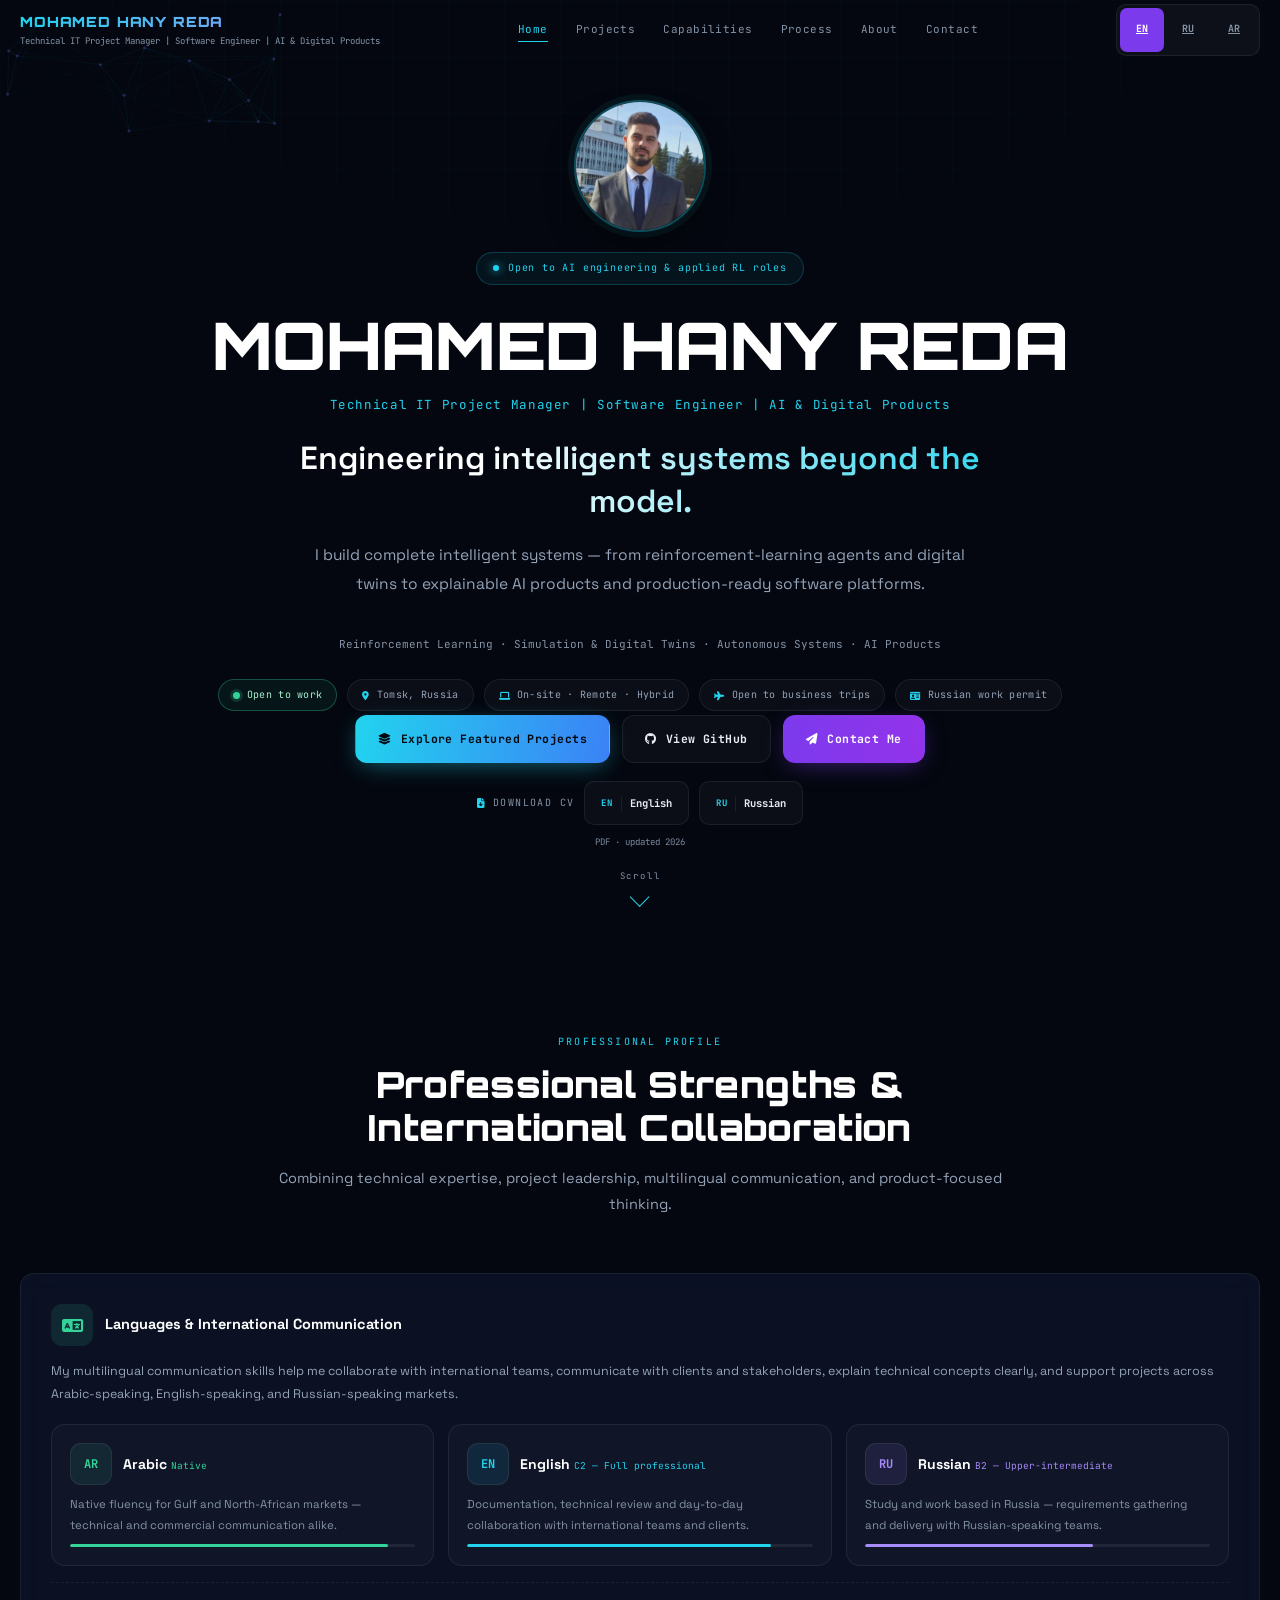
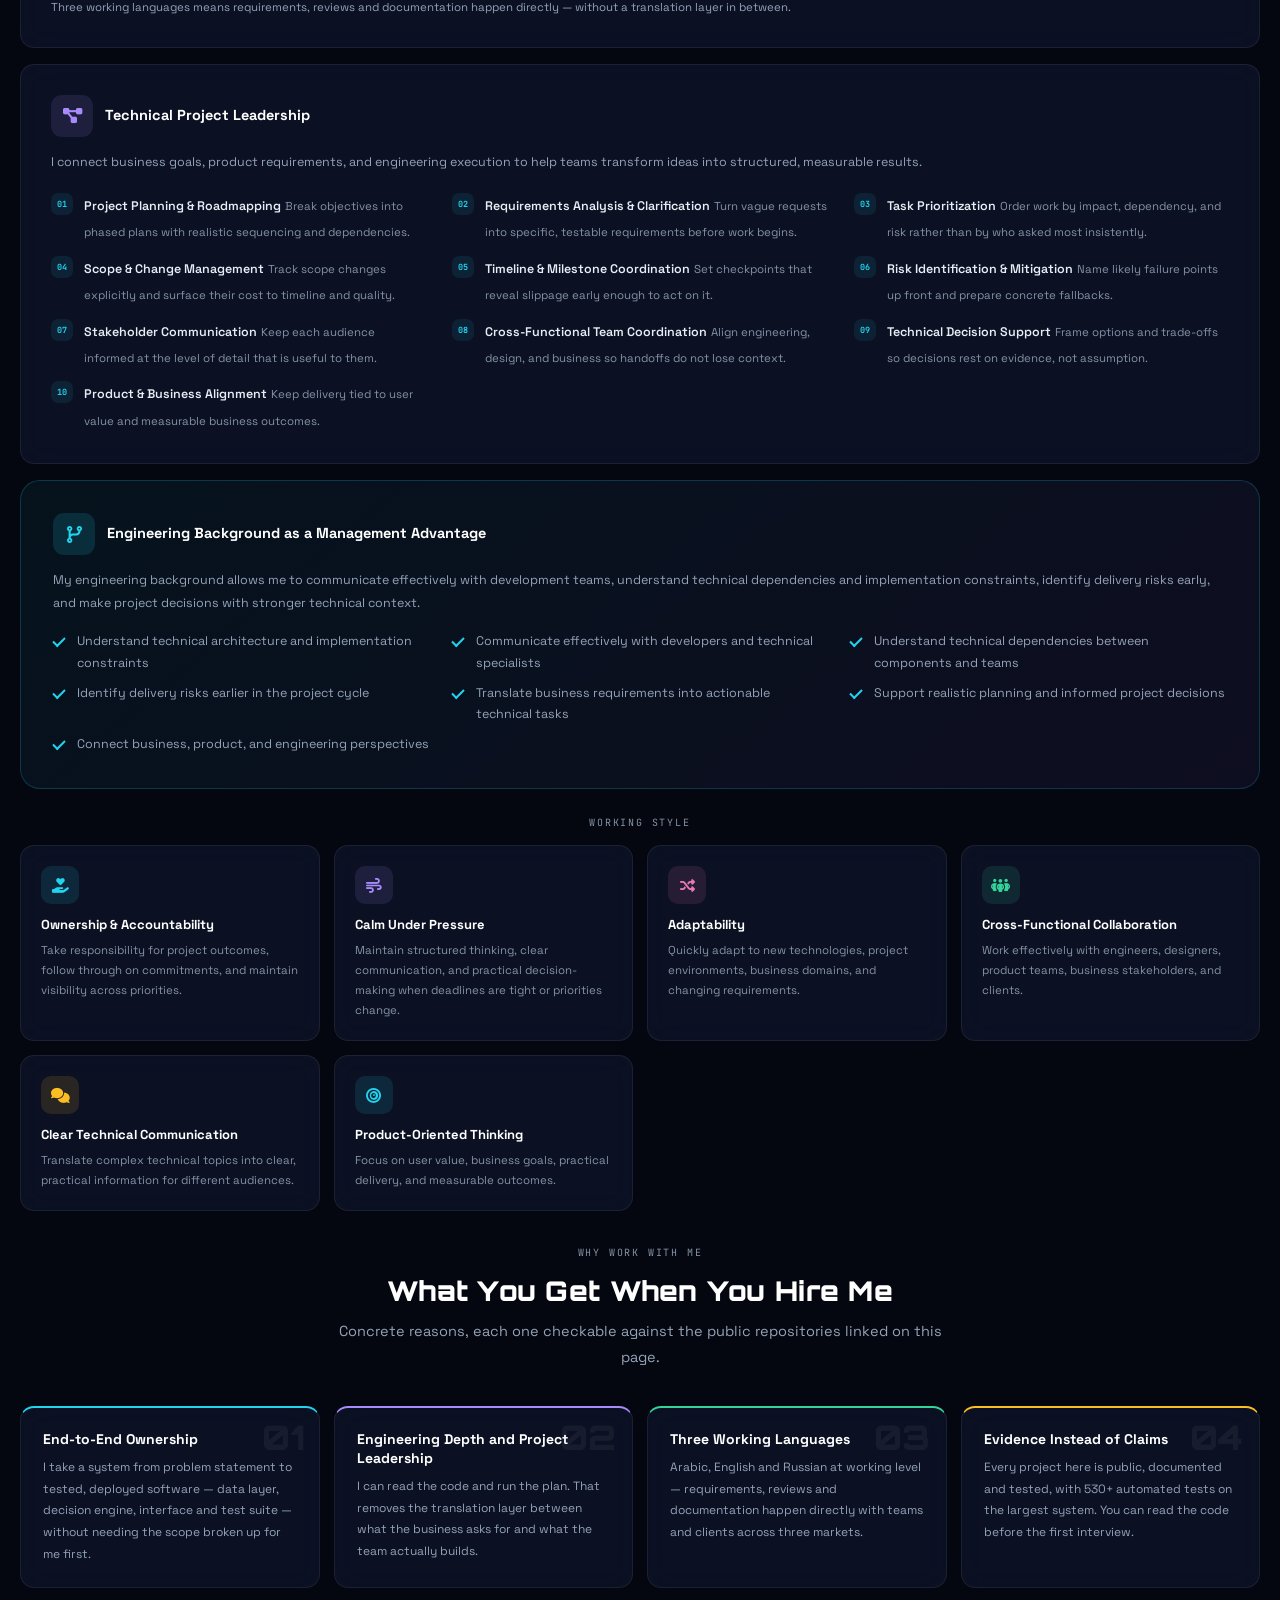
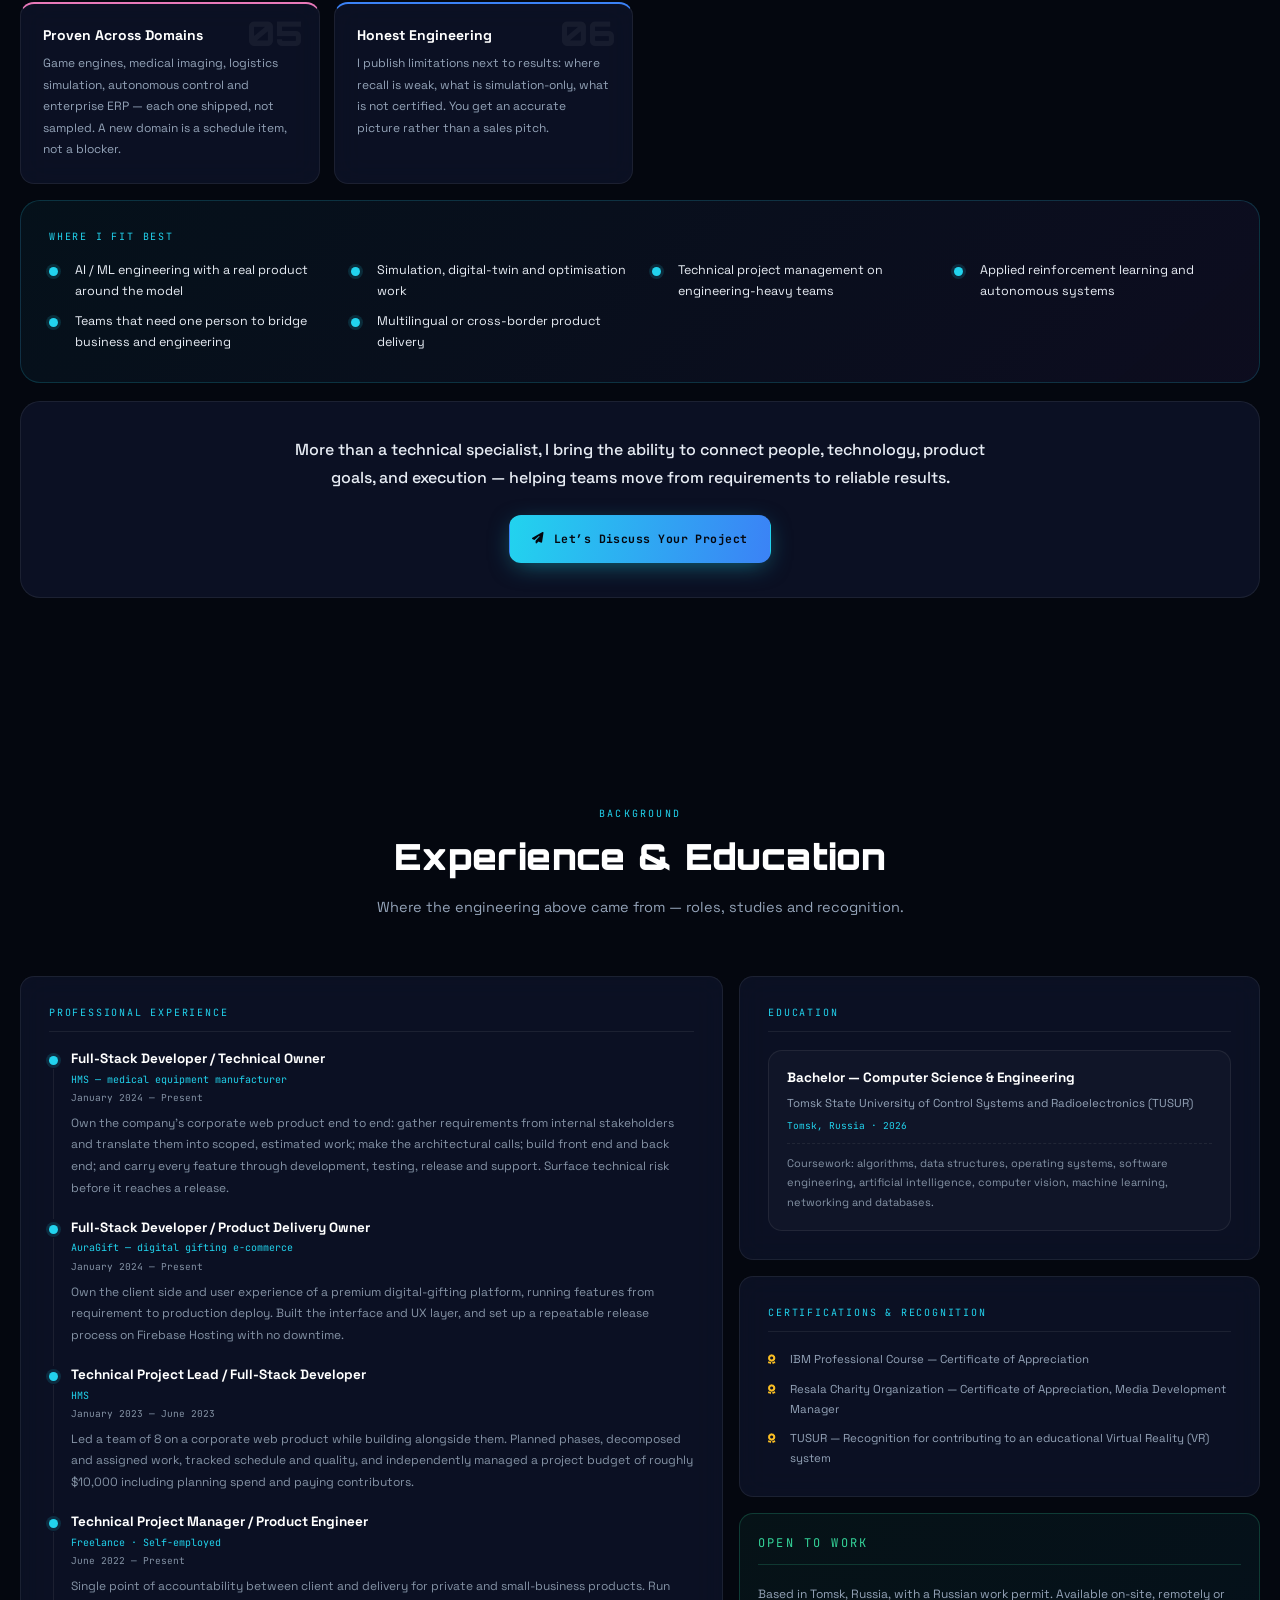
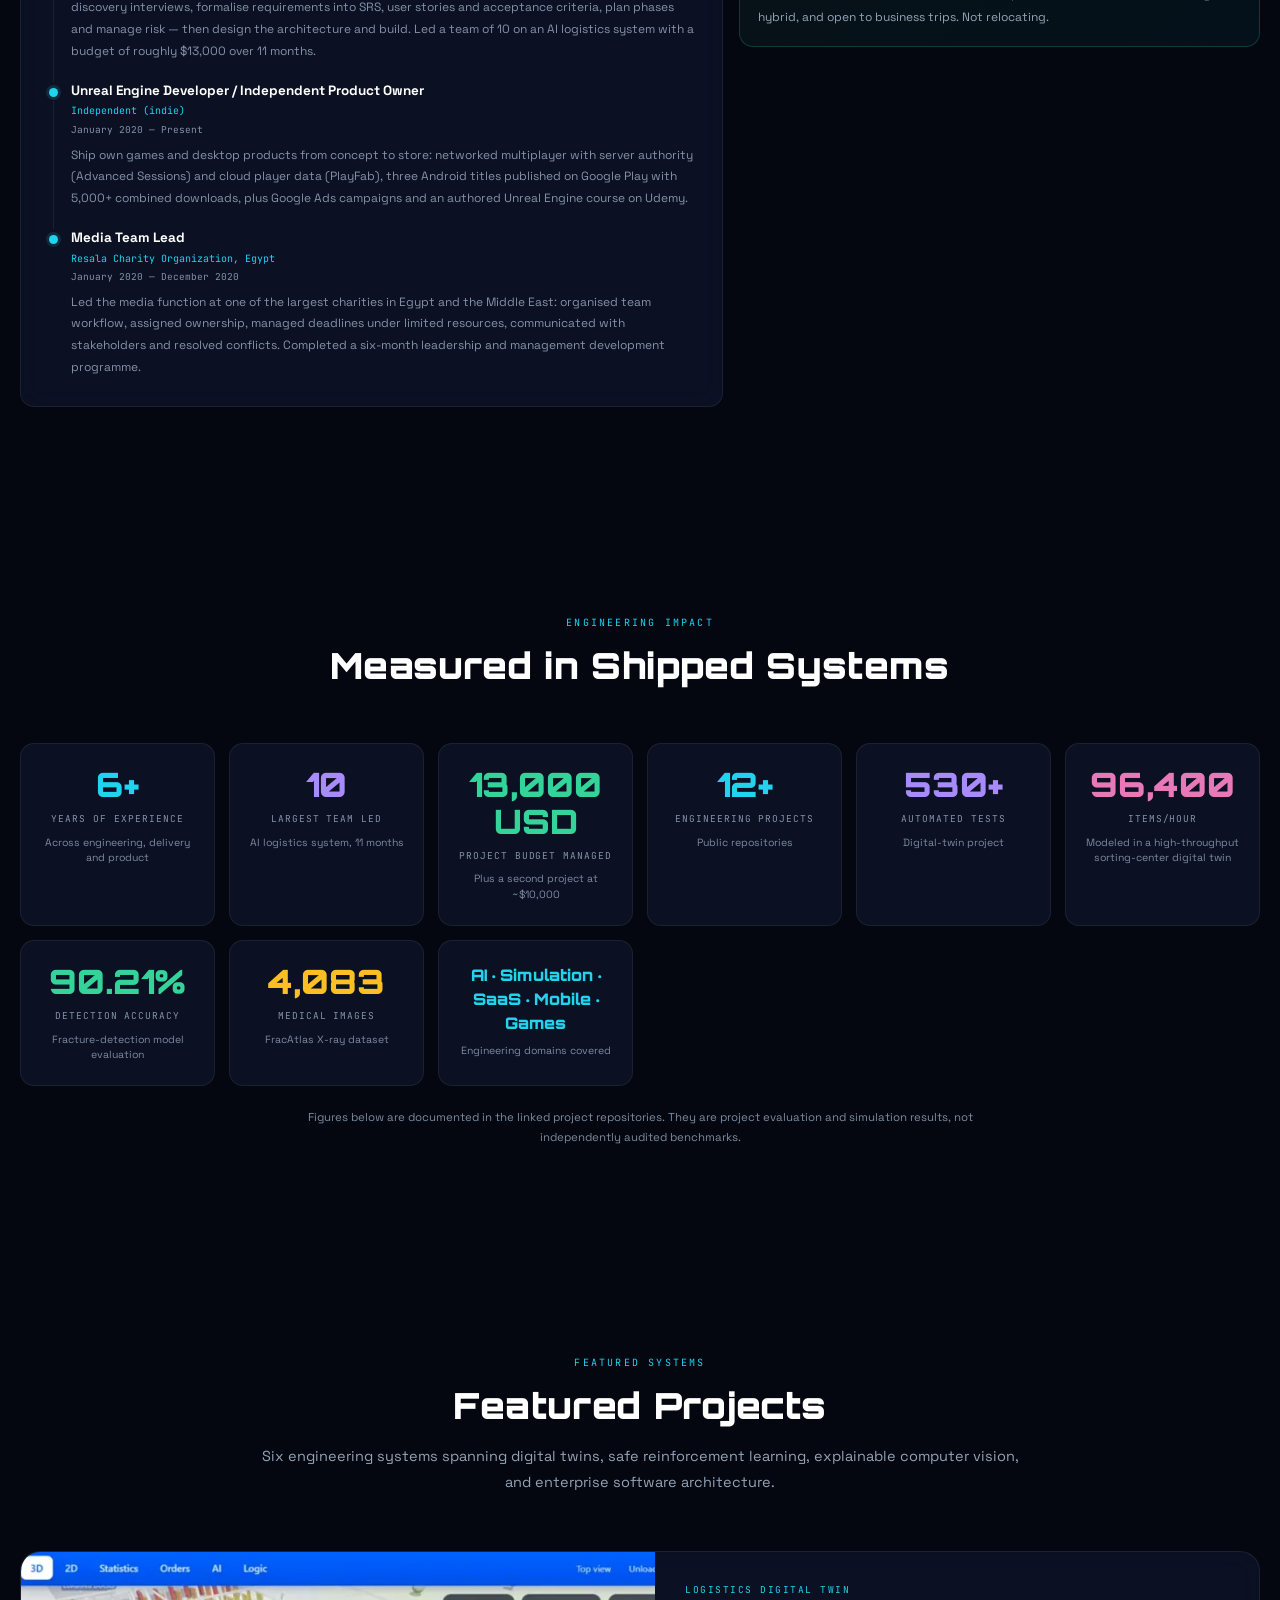
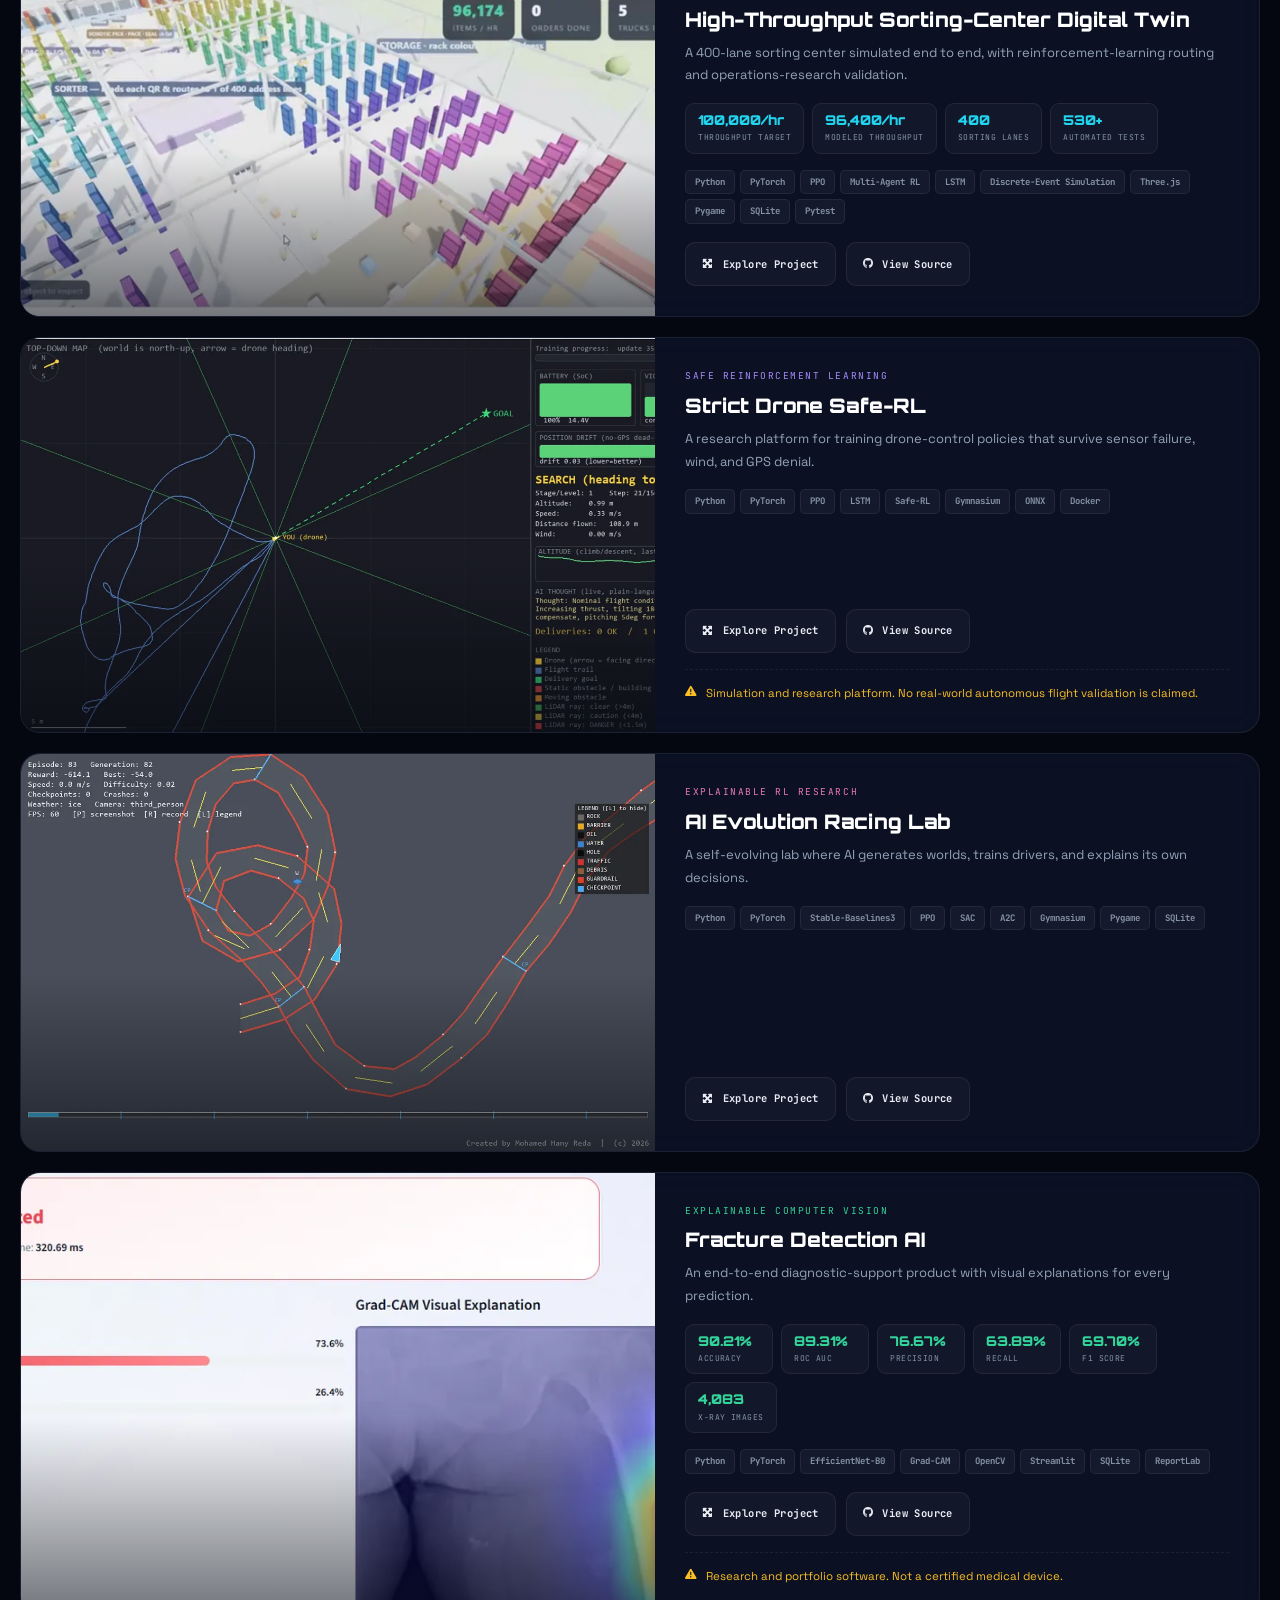
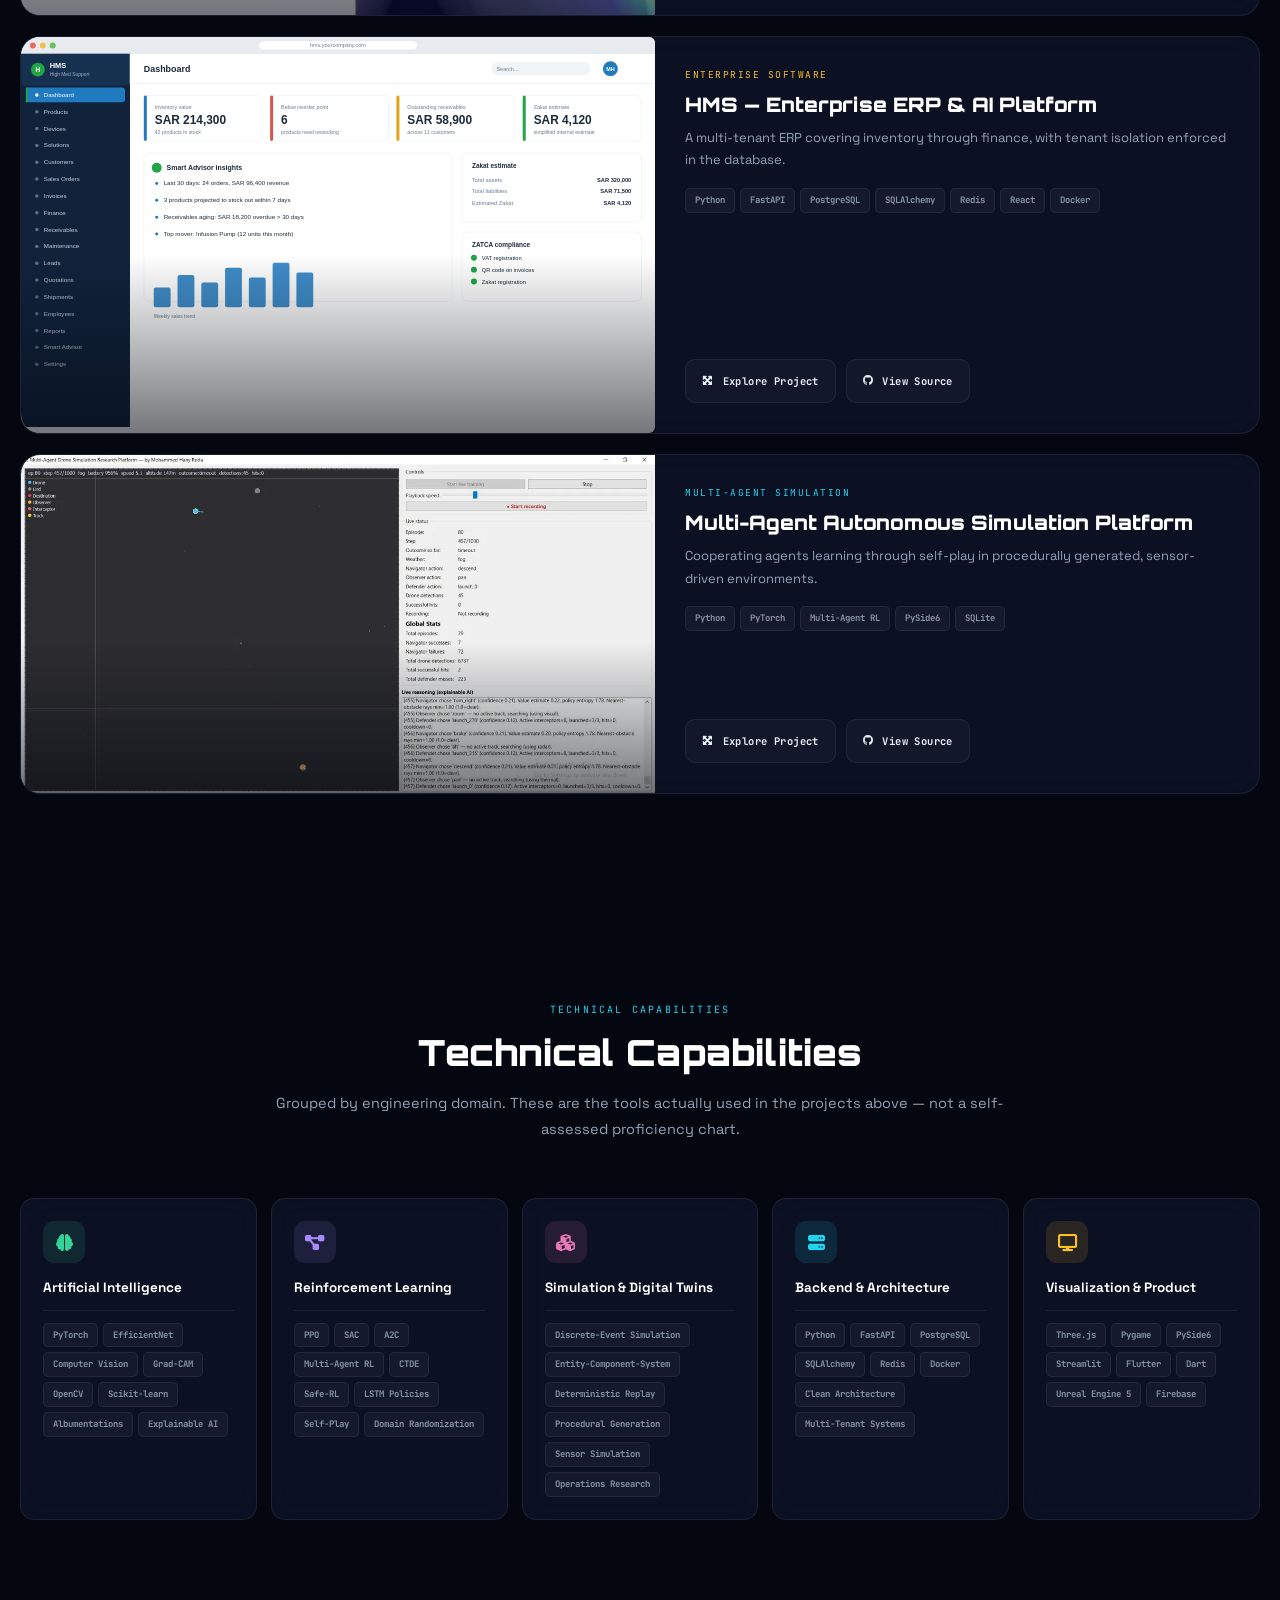
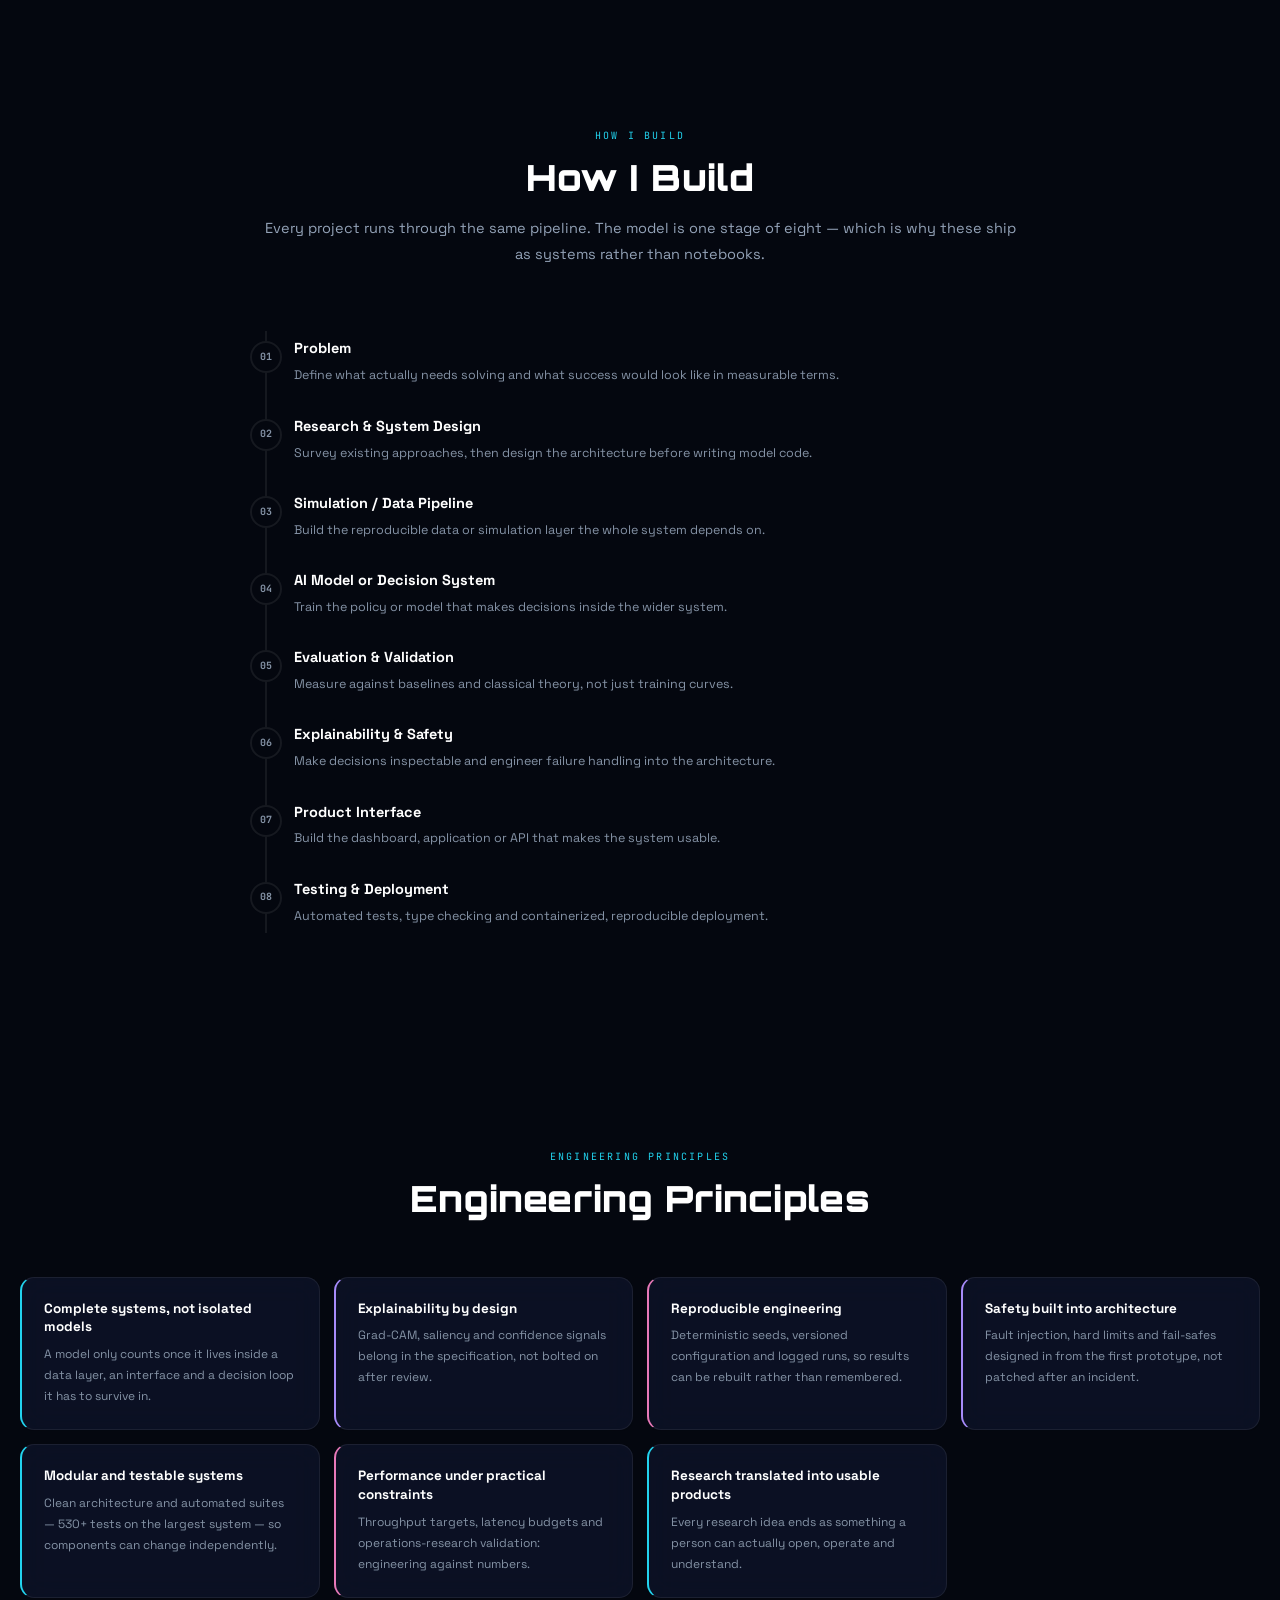
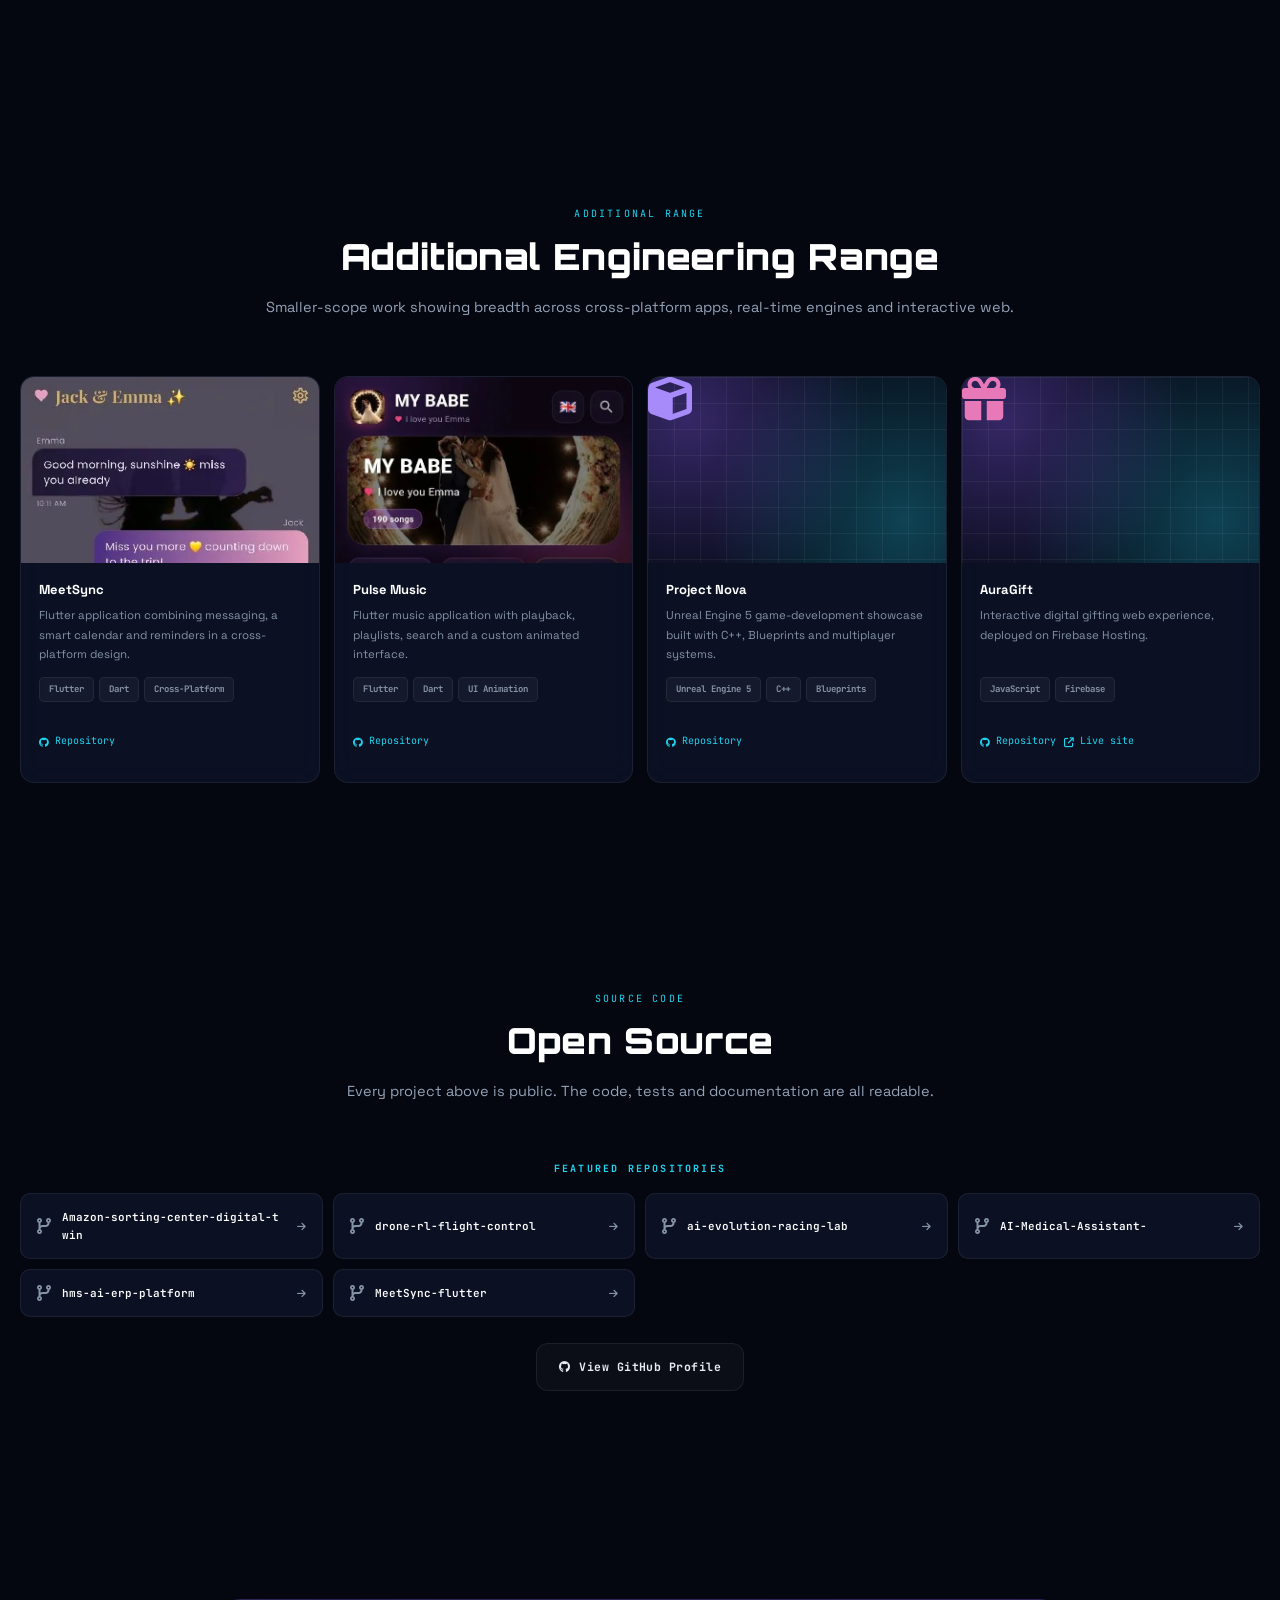
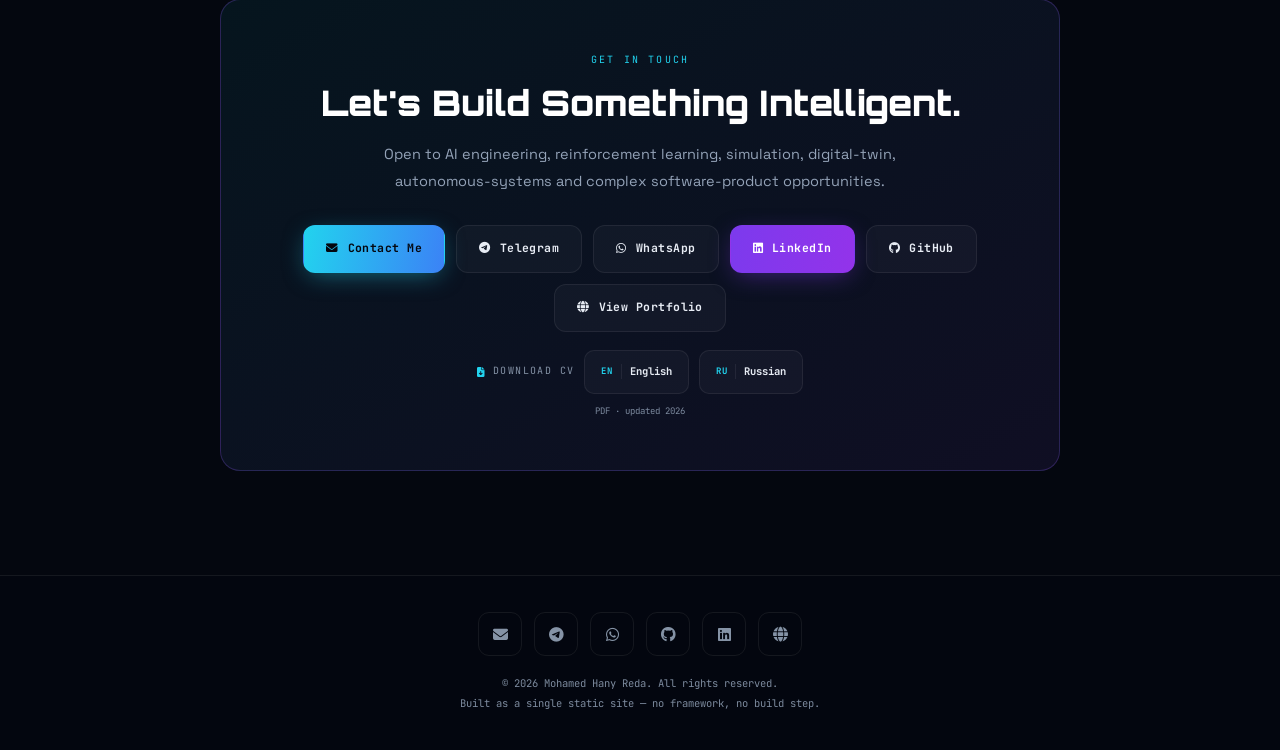
==== commit 7e5135ef: "Sync site and CV with the official resume Corrects four published inaccuracies and adds the leadersh" ====
--- a/index.html
+++ b/index.html
@@ -103,8 +103,9 @@
   <div class="avail-strip">
     <span class="avail-chip live"><span class="avail-dot" aria-hidden="true"></span><span data-i18n="avail.status">Open to work</span></span>
     <span class="avail-chip"><i class="fa-solid fa-location-dot" aria-hidden="true"></i><span data-i18n="avail.location">Tomsk, Russia</span></span>
-    <span class="avail-chip"><i class="fa-solid fa-laptop" aria-hidden="true"></i><span data-i18n="avail.mode">Remote or on-site</span></span>
-    <span class="avail-chip"><i class="fa-solid fa-globe" aria-hidden="true"></i><span data-i18n="avail.markets">Russian &amp; Egyptian markets</span></span>
+    <span class="avail-chip"><i class="fa-solid fa-laptop" aria-hidden="true"></i><span data-i18n="avail.mode">On-site · Remote · Hybrid</span></span>
+    <span class="avail-chip"><i class="fa-solid fa-plane" aria-hidden="true"></i><span data-i18n="avail.trips">Open to business trips</span></span>
+    <span class="avail-chip"><i class="fa-solid fa-id-card" aria-hidden="true"></i><span data-i18n="avail.markets">Russian work permit</span></span>
   </div>
   <div class="hero-cta">
     <a class="btn btn-primary" href="#projects"><i class="fa-solid fa-layer-group" aria-hidden="true"></i><span data-i18n="hero.cta.projects">Explore Featured Projects</span></a>
@@ -155,22 +156,22 @@
           <span class="lang-code" style="color:var(--cyan);background:color-mix(in srgb,var(--cyan) 10%,transparent)">EN</span>
           <span>
             <span class="lang-nm2" data-i18n="ps.lang.en">English</span>
-            <span class="lang-lvl2" style="color:var(--cyan)" data-i18n="ps.level.pro">Professional Working Proficiency</span>
-          </span>
-        </div>
-        <p class="lang-ctx" data-i18n="ps.lang.enCtx">Documentation, technical review and day-to-day collaboration with international teams.</p>
-        <span class="lang-meter" aria-hidden="true"><i style="--w:78%;background:var(--cyan)"></i></span>
+            <span class="lang-lvl2" style="color:var(--cyan)" data-i18n="ps.level.c2">C2 — Full professional</span>
+          </span>
+        </div>
+        <p class="lang-ctx" data-i18n="ps.lang.enCtx">Documentation, technical review and day-to-day collaboration with international teams and clients.</p>
+        <span class="lang-meter" aria-hidden="true"><i style="--w:88%;background:var(--cyan)"></i></span>
       </div>
       <div class="lang-card">
         <div class="lang-top">
           <span class="lang-code" style="color:var(--violet);background:color-mix(in srgb,var(--violet) 10%,transparent)">RU</span>
           <span>
             <span class="lang-nm2" data-i18n="ps.lang.ru">Russian</span>
-            <span class="lang-lvl2" style="color:var(--violet)" data-i18n="ps.level.pro">Professional Working Proficiency</span>
-          </span>
-        </div>
-        <p class="lang-ctx" data-i18n="ps.lang.ruCtx">Study and work based in Russia — requirements gathering and client communication in Russian.</p>
-        <span class="lang-meter" aria-hidden="true"><i style="--w:72%;background:var(--violet)"></i></span>
+            <span class="lang-lvl2" style="color:var(--violet)" data-i18n="ps.level.b2">B2 — Upper-intermediate</span>
+          </span>
+        </div>
+        <p class="lang-ctx" data-i18n="ps.lang.ruCtx">Study and work based in Russia — requirements gathering and delivery with Russian-speaking teams.</p>
+        <span class="lang-meter" aria-hidden="true"><i style="--w:66%;background:var(--violet)"></i></span>
       </div>
     </div>
     <p class="lang-foot" data-i18n="ps.lang.footnote">Three working languages means requirements, reviews and documentation happen directly — without a translation layer in between.</p>
@@ -373,25 +374,40 @@
     <div class="bg-block card reveal">
       <p class="bg-h" data-i18n="exp.workTitle">Professional Experience</p>
       <div class="job">
-        <h3 class="job-role" data-i18n="exp.j1.role">Freelance Software &amp; AI Engineer</h3>
-        <p class="job-org" data-i18n="exp.j1.org">Self-Employed</p>
-        <p class="job-period" data-i18n="exp.j1.period">2022 — Present</p>
-        <p class="job-desc" data-i18n="exp.j1.desc">Design and deliver complete software and AI products end to end — requirements, architecture, implementation and deployment. Build reinforcement-learning and simulation systems, integrate computer-vision models into production-facing tools, and act as the technical point of contact for clients.</p>
+        <h3 class="job-role" data-i18n="exp.j1.role">Full-Stack Developer / Technical Owner</h3>
+        <p class="job-org" data-i18n="exp.j1.org">HMS — medical equipment manufacturer</p>
+        <p class="job-period" data-i18n="exp.j1.period">January 2024 — Present</p>
+        <p class="job-desc" data-i18n="exp.j1.desc">Own the company&#x27;s corporate web product end to end: gather requirements from internal stakeholders and translate them into scoped, estimated work; make the architectural calls; build front end and back end; and carry every feature through development, testing, release and support. Surface technical risk before it reaches a release.</p>
       </div>
       <div class="job">
-        <h3 class="job-role" data-i18n="exp.j2.role">Software Developer</h3>
-        <p class="job-org" data-i18n="exp.j2.org">HMS Medical Equipment Company</p>
-        <p class="job-desc" data-i18n="exp.j2.desc">Developed the company&#x27;s web presence and ERP/AI platform work, gathering requirements directly with stakeholders and building responsive interfaces with consistent performance across devices.</p>
+        <h3 class="job-role" data-i18n="exp.j2.role">Full-Stack Developer / Product Delivery Owner</h3>
+        <p class="job-org" data-i18n="exp.j2.org">AuraGift — digital gifting e-commerce</p>
+        <p class="job-period" data-i18n="exp.j2.period">January 2024 — Present</p>
+        <p class="job-desc" data-i18n="exp.j2.desc">Own the client side and user experience of a premium digital-gifting platform, running features from requirement to production deploy. Built the interface and UX layer, and set up a repeatable release process on Firebase Hosting with no downtime.</p>
       </div>
       <div class="job">
-        <h3 class="job-role" data-i18n="exp.j3.role">Software Engineer</h3>
-        <p class="job-org" data-i18n="exp.j3.org">Enterprise Inventory Management System</p>
-        <p class="job-desc" data-i18n="exp.j3.desc">Designed and built a complete inventory management solution deployed over an internal company network — authentication, role-based permissions, an operations dashboard, and the SQLite schema plus networking layer connecting client workstations.</p>
+        <h3 class="job-role" data-i18n="exp.j3.role">Technical Project Lead / Full-Stack Developer</h3>
+        <p class="job-org" data-i18n="exp.j3.org">HMS</p>
+        <p class="job-period" data-i18n="exp.j3.period">January 2023 — June 2023</p>
+        <p class="job-desc" data-i18n="exp.j3.desc">Led a team of 8 on a corporate web product while building alongside them. Planned phases, decomposed and assigned work, tracked schedule and quality, and independently managed a project budget of roughly $10,000 including planning spend and paying contributors.</p>
       </div>
       <div class="job">
-        <h3 class="job-role" data-i18n="exp.j4.role">Android Game Developer</h3>
-        <p class="job-org" data-i18n="exp.j4.org">Independent · Google Play</p>
-        <p class="job-desc" data-i18n="exp.j4.desc">Designed, developed and published 3 Android games on Google Play, each taken from concept through store release, reaching more than 5,000 combined downloads.</p>
+        <h3 class="job-role" data-i18n="exp.j4.role">Technical Project Manager / Product Engineer</h3>
+        <p class="job-org" data-i18n="exp.j4.org">Freelance · Self-employed</p>
+        <p class="job-period" data-i18n="exp.j4.period">June 2022 — Present</p>
+        <p class="job-desc" data-i18n="exp.j4.desc">Single point of accountability between client and delivery for private and small-business products. Run discovery interviews, formalise requirements into SRS, user stories and acceptance criteria, plan phases and manage risk — then design the architecture and build. Led a team of 10 on an AI logistics system with a budget of roughly $13,000 over 11 months.</p>
+      </div>
+      <div class="job">
+        <h3 class="job-role" data-i18n="exp.j5.role">Unreal Engine Developer / Independent Product Owner</h3>
+        <p class="job-org" data-i18n="exp.j5.org">Independent (indie)</p>
+        <p class="job-period" data-i18n="exp.j5.period">January 2020 — Present</p>
+        <p class="job-desc" data-i18n="exp.j5.desc">Ship own games and desktop products from concept to store: networked multiplayer with server authority (Advanced Sessions) and cloud player data (PlayFab), three Android titles published on Google Play with 5,000+ combined downloads, plus Google Ads campaigns and an authored Unreal Engine course on Udemy.</p>
+      </div>
+      <div class="job">
+        <h3 class="job-role" data-i18n="exp.j6.role">Media Team Lead</h3>
+        <p class="job-org" data-i18n="exp.j6.org">Resala Charity Organization, Egypt</p>
+        <p class="job-period" data-i18n="exp.j6.period">January 2020 — December 2020</p>
+        <p class="job-desc" data-i18n="exp.j6.desc">Led the media function at one of the largest charities in Egypt and the Middle East: organised team workflow, assigned ownership, managed deadlines under limited resources, communicated with stakeholders and resolved conflicts. Completed a six-month leadership and management development programme.</p>
       </div>
     </div>
 
@@ -399,9 +415,9 @@
       <div class="bg-block card reveal" data-d="1">
         <p class="bg-h" data-i18n="exp.eduTitle">Education</p>
         <div class="edu-card2">
-          <p class="edu-deg" data-i18n="exp.edu.degree">Software Engineering — 4th year</p>
+          <p class="edu-deg" data-i18n="exp.edu.degree">Bachelor — Computer Science &amp; Engineering</p>
           <p class="edu-school" data-i18n="exp.edu.school">Tomsk State University of Control Systems and Radioelectronics (TUSUR)</p>
-          <p class="edu-where" data-i18n="exp.edu.where">Tomsk, Russia</p>
+          <p class="edu-where" data-i18n="exp.edu.where">Tomsk, Russia · 2026</p>
           <p class="edu-detail" data-i18n="exp.edu.detail">Coursework: algorithms, data structures, operating systems, software engineering, artificial intelligence, computer vision, machine learning, networking and databases.</p>
         </div>
       </div>
@@ -417,7 +433,7 @@
 
       <div class="avail-card reveal" data-d="3">
         <p class="bg-h" data-i18n="avail.status">Open to work</p>
-        <p data-i18n="avail.note">Currently in my 4th year of Software Engineering at TUSUR, Tomsk. Available for remote or on-site work, and open to roles with Russian and Egyptian companies.</p>
+        <p data-i18n="avail.note">Based in Tomsk, Russia, with a Russian work permit. Available on-site, remotely or hybrid, and open to business trips. Not relocating.</p>
       </div>
     </div>
   </div>
@@ -431,21 +447,36 @@
   </div>
   <div class="impact-grid">
     <div class="stat reveal" data-d="0">
+      <span class="stat-num" style="color:var(--cyan)" data-count="6" data-suffix="+">6+</span>
+      <span class="stat-label" data-i18n="impact.years">Years of experience</span>
+      <span class="stat-note" data-i18n="impact.years.note">Across engineering, delivery and product</span>
+    </div>
+    <div class="stat reveal" data-d="1">
+      <span class="stat-num" style="color:var(--violet)" data-count="10" data-suffix="">10</span>
+      <span class="stat-label" data-i18n="impact.team">Largest team led</span>
+      <span class="stat-note" data-i18n="impact.team.note">AI logistics system, 11 months</span>
+    </div>
+    <div class="stat reveal" data-d="2">
+      <span class="stat-num" style="color:var(--green)" data-count="13000" data-suffix=" USD">13,000 USD</span>
+      <span class="stat-label" data-i18n="impact.budget">Project budget managed</span>
+      <span class="stat-note" data-i18n="impact.budget.note">Plus a second project at ~$10,000</span>
+    </div>
+    <div class="stat reveal" data-d="3">
       <span class="stat-num" style="color:var(--cyan)" data-count="12" data-suffix="+">12+</span>
       <span class="stat-label" data-i18n="impact.projects">Engineering projects</span>
       <span class="stat-note" data-i18n="impact.projects.note">Public repositories</span>
     </div>
-    <div class="stat reveal" data-d="1">
+    <div class="stat reveal" data-d="4">
       <span class="stat-num" style="color:var(--violet)" data-count="530" data-suffix="+">530+</span>
       <span class="stat-label" data-i18n="impact.tests">Automated tests</span>
       <span class="stat-note" data-i18n="impact.tests.note">Digital-twin project</span>
     </div>
-    <div class="stat reveal" data-d="2">
+    <div class="stat reveal" data-d="4">
       <span class="stat-num" style="color:var(--pink)" data-count="96400" data-suffix="">96,400</span>
       <span class="stat-label" data-i18n="impact.throughput">Items/hour</span>
       <span class="stat-note" data-i18n="impact.throughput.note">Modeled in a high-throughput sorting-center digital twin</span>
     </div>
-    <div class="stat reveal" data-d="3">
+    <div class="stat reveal" data-d="4">
       <span class="stat-num" style="color:var(--green)" data-count="90.21" data-suffix="%">90.21%</span>
       <span class="stat-label" data-i18n="impact.accuracy">Detection accuracy</span>
       <span class="stat-note" data-i18n="impact.accuracy.note">Fracture-detection model evaluation</span>
@@ -864,7 +895,7 @@
   <div class="modal" id="modal" role="dialog" aria-modal="true" aria-labelledby="modal-title"></div>
 </div>
 
-<script src="assets/js/i18n.js?v=3ca17276"></script>
+<script src="assets/js/i18n.js?v=00020a7c"></script>
 <script src="assets/js/main.js?v=619307e3"></script>
 </body>
 </html>
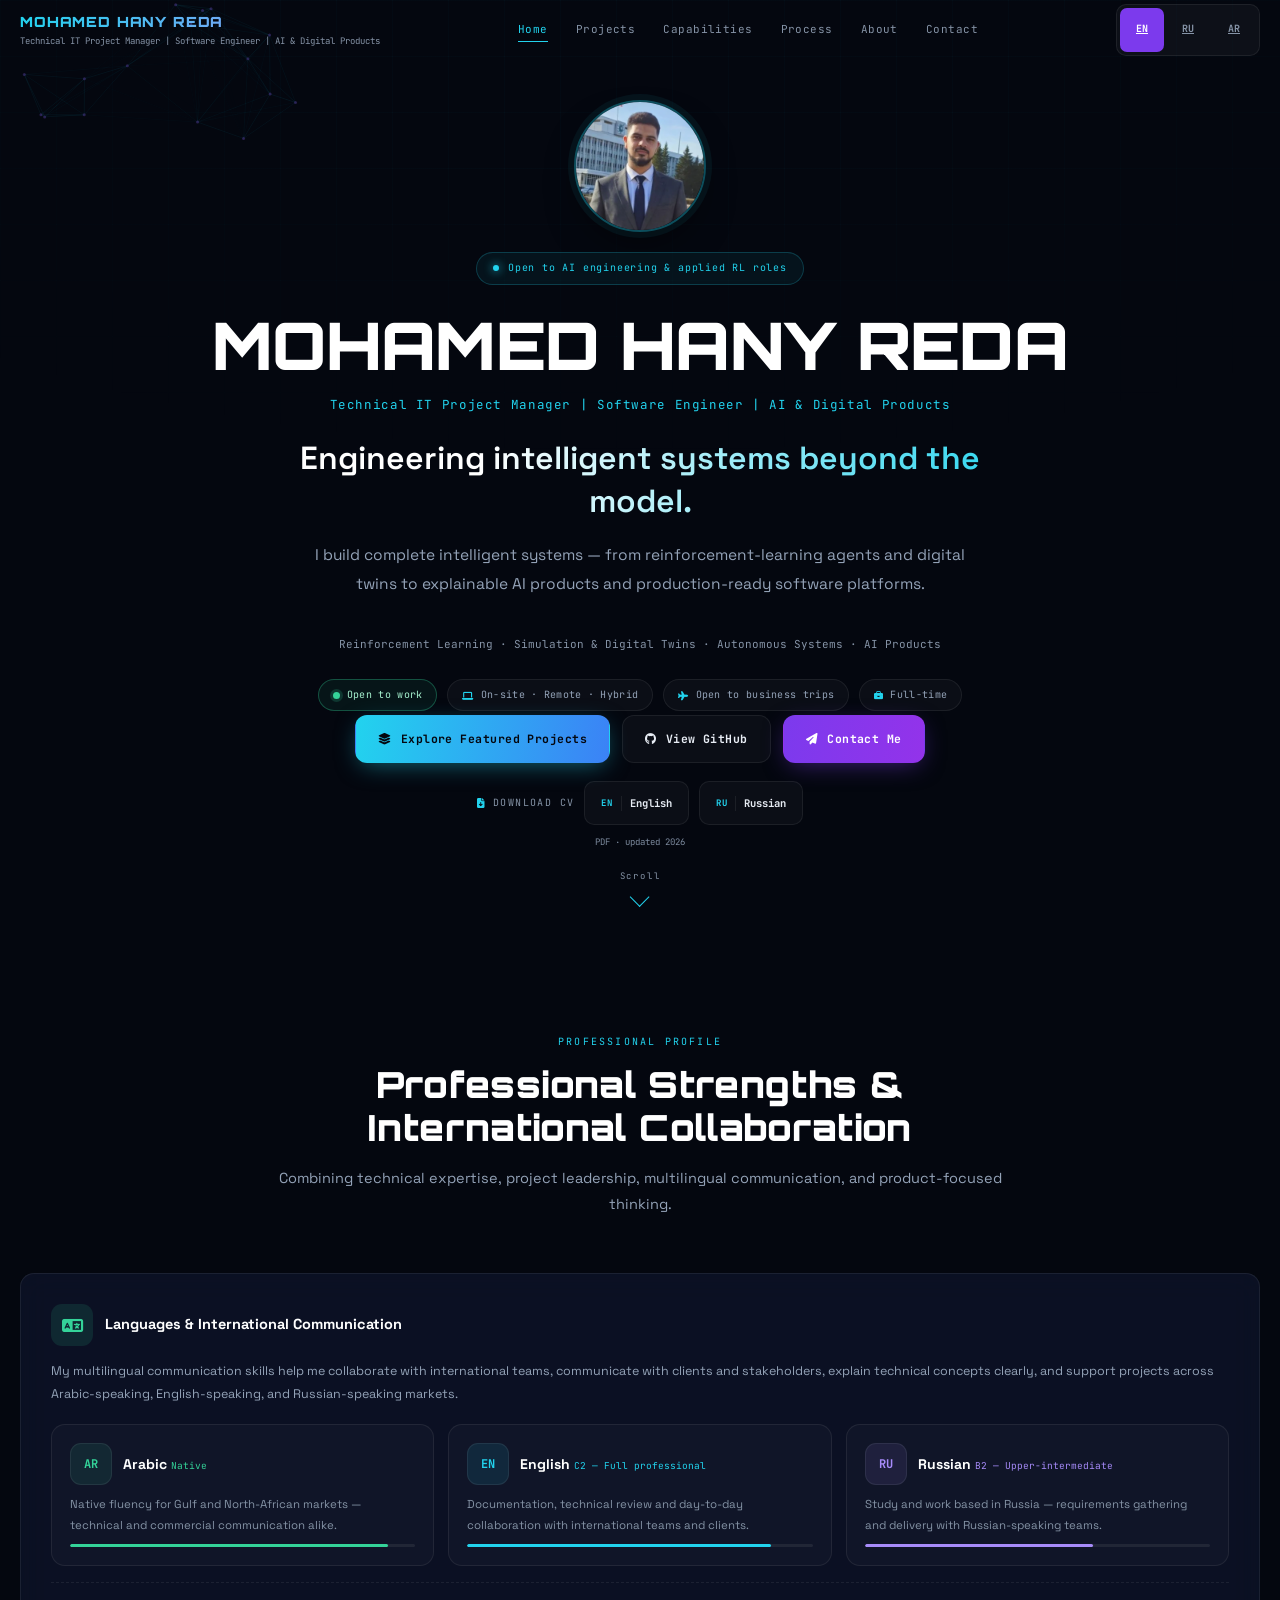
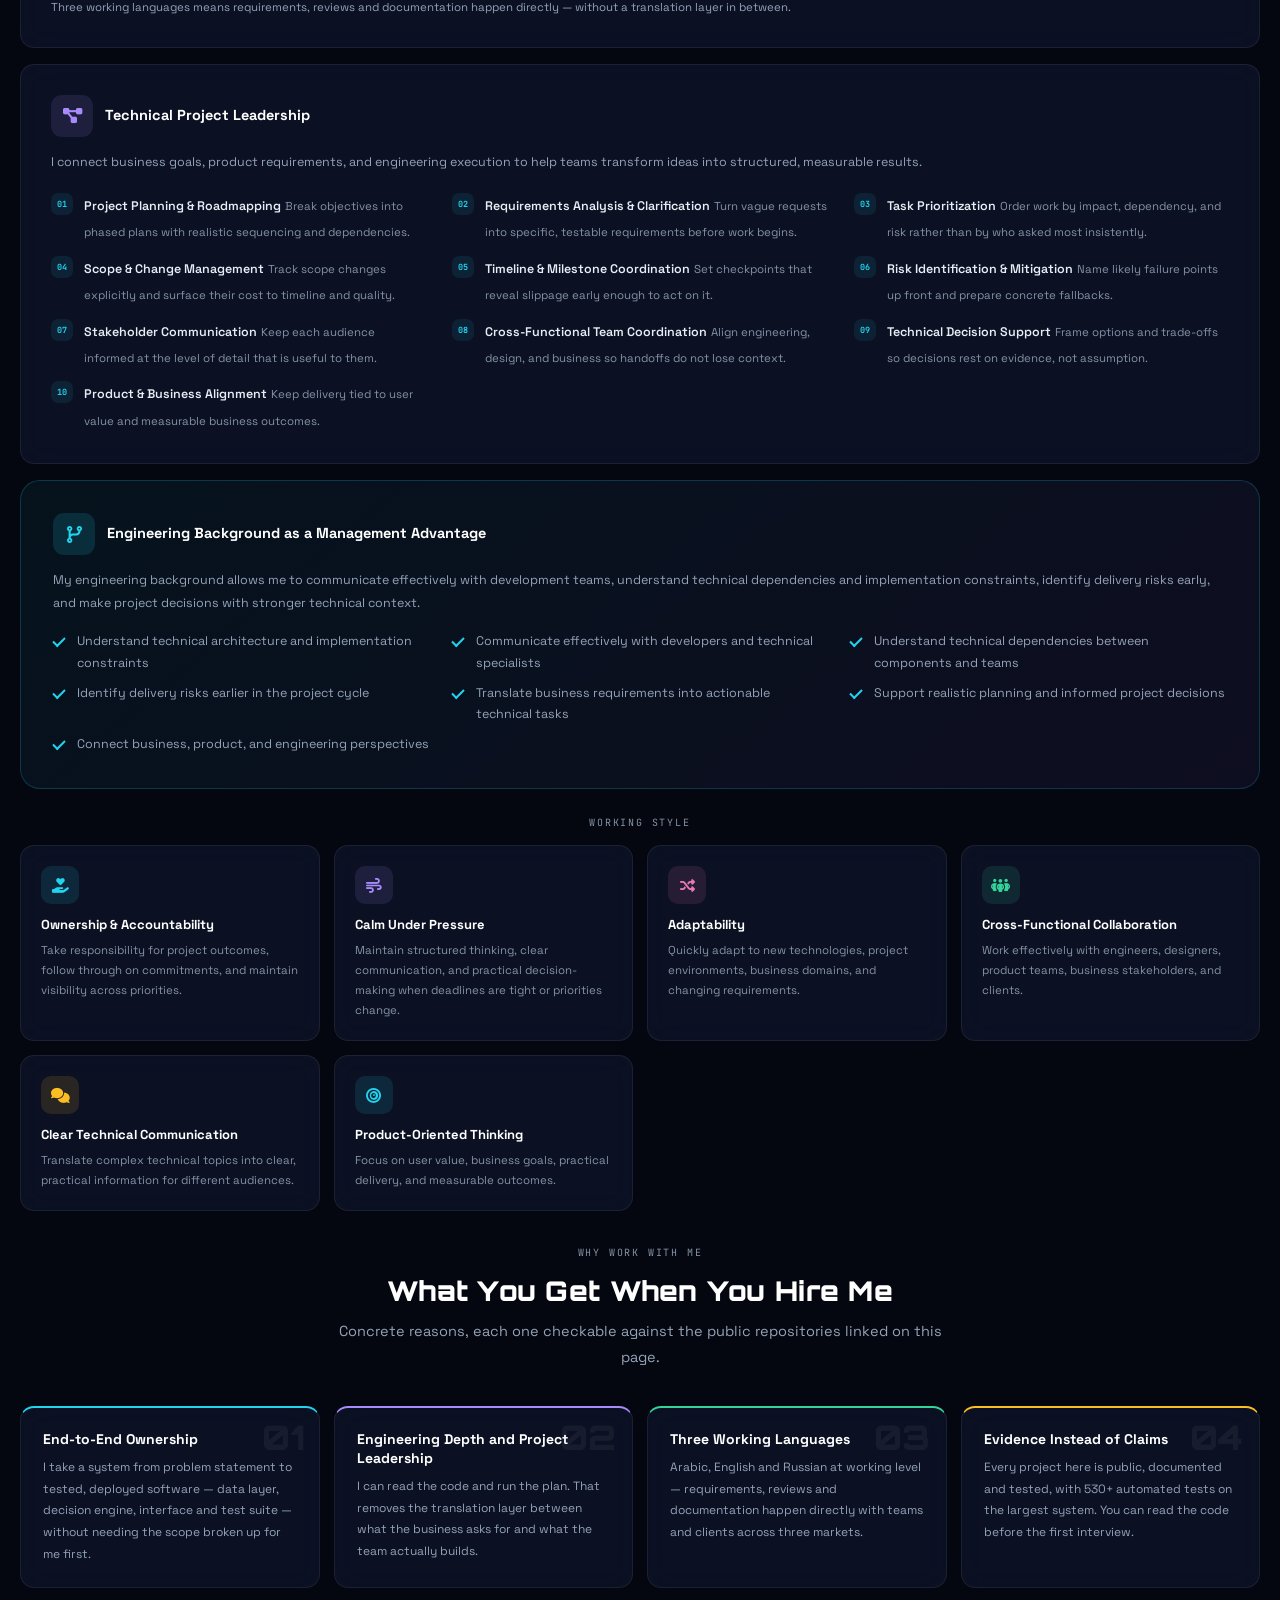
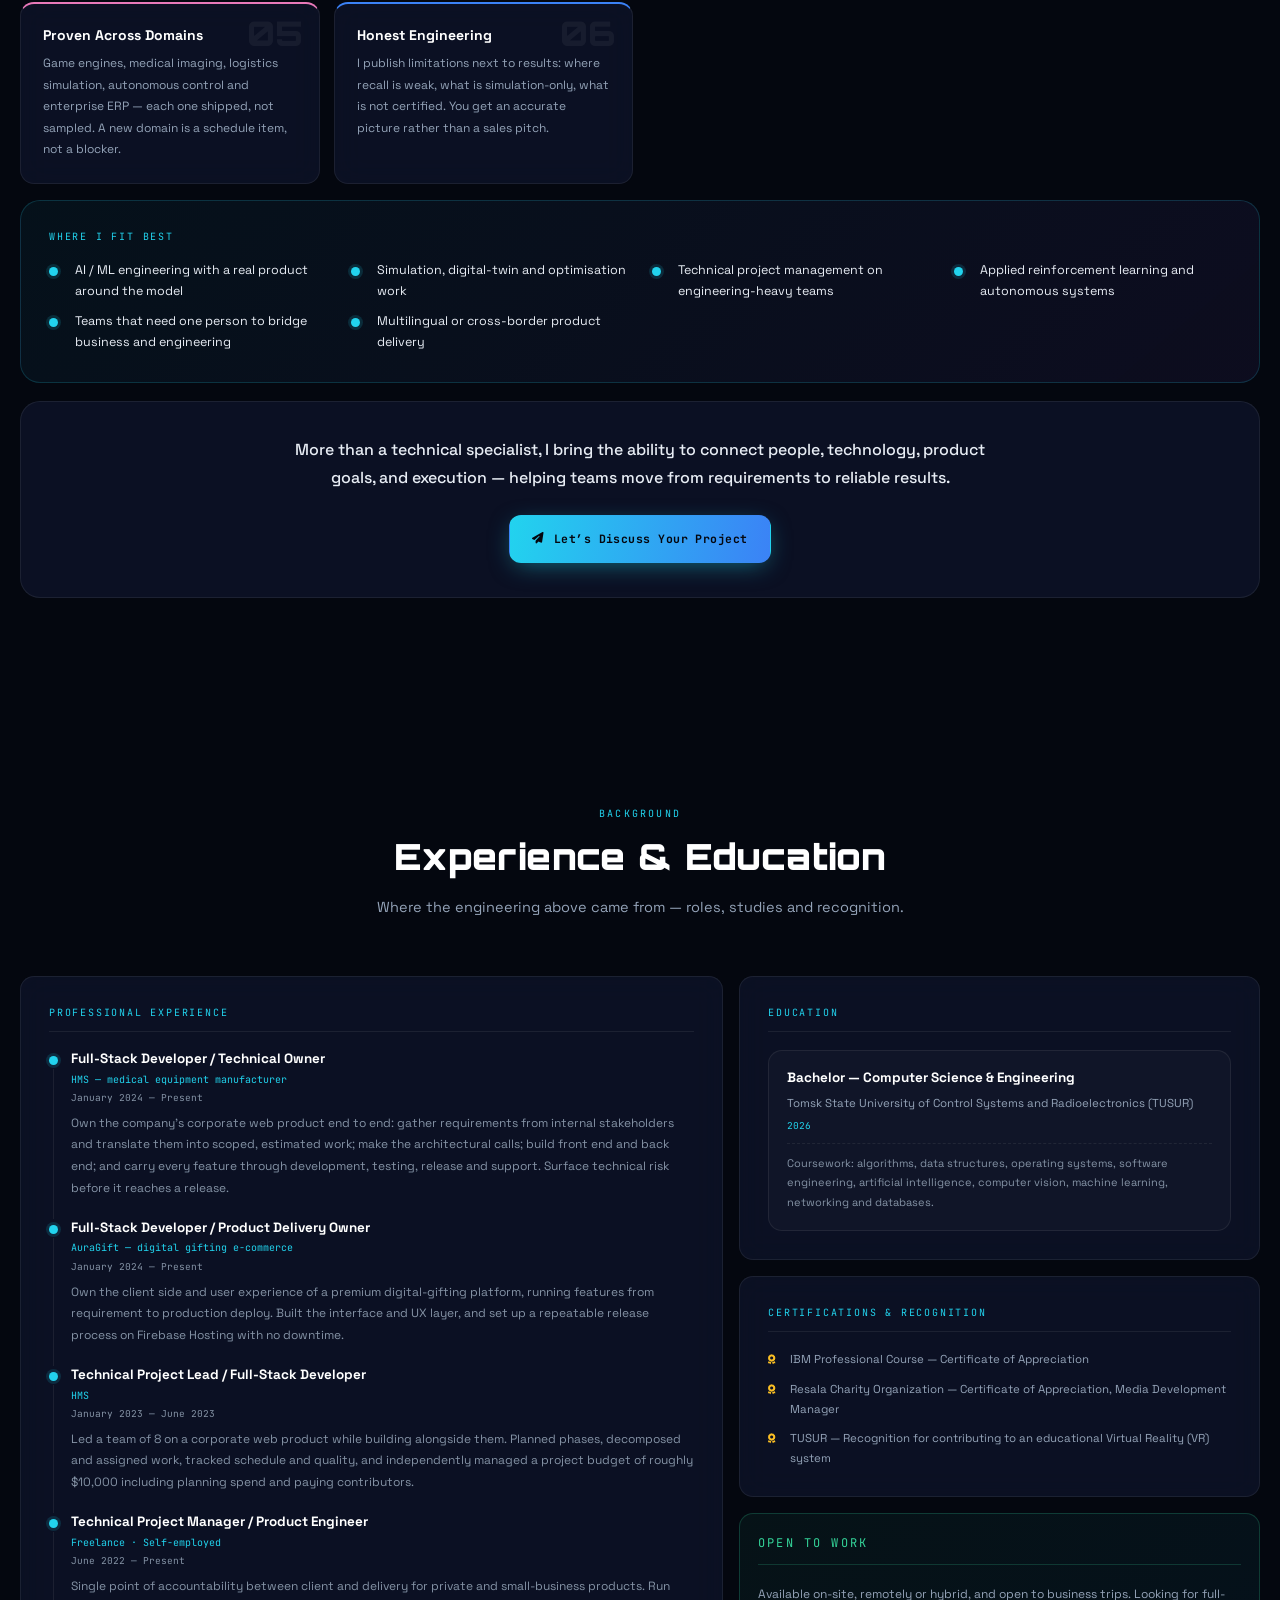
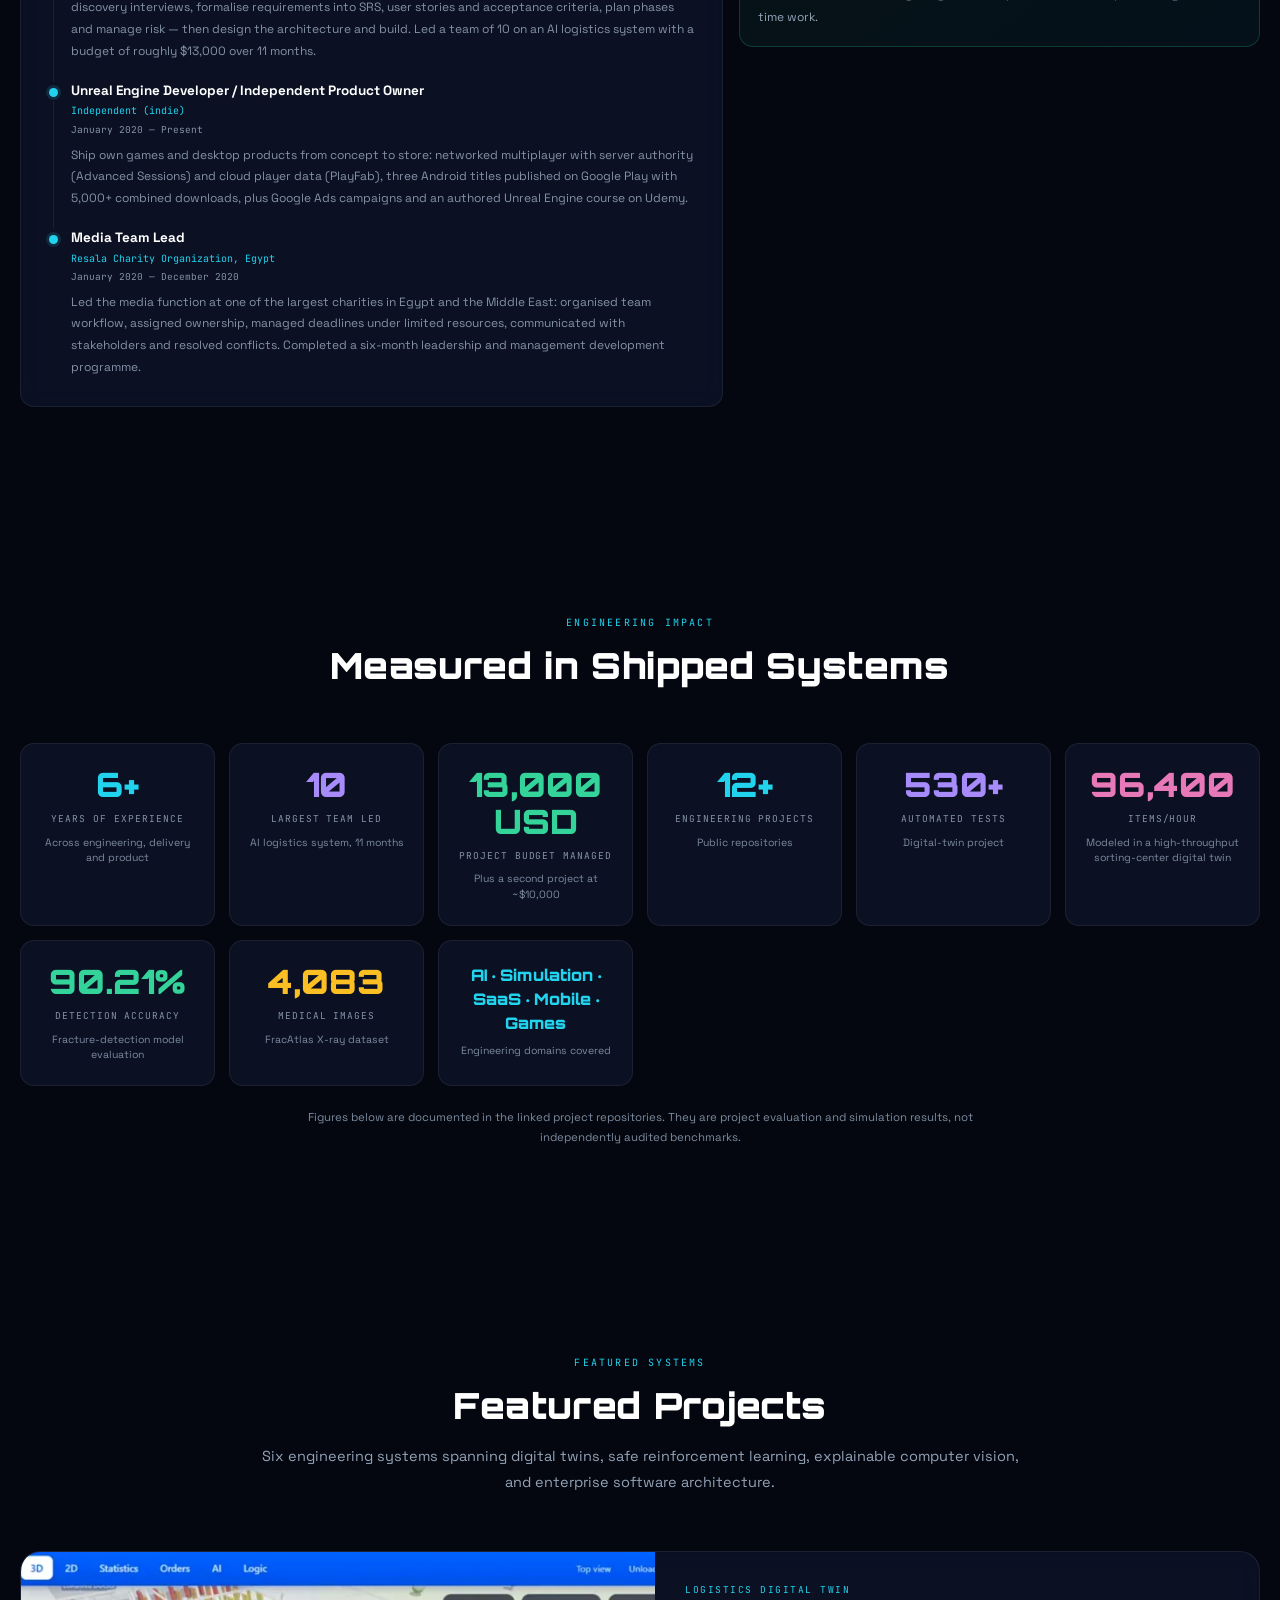
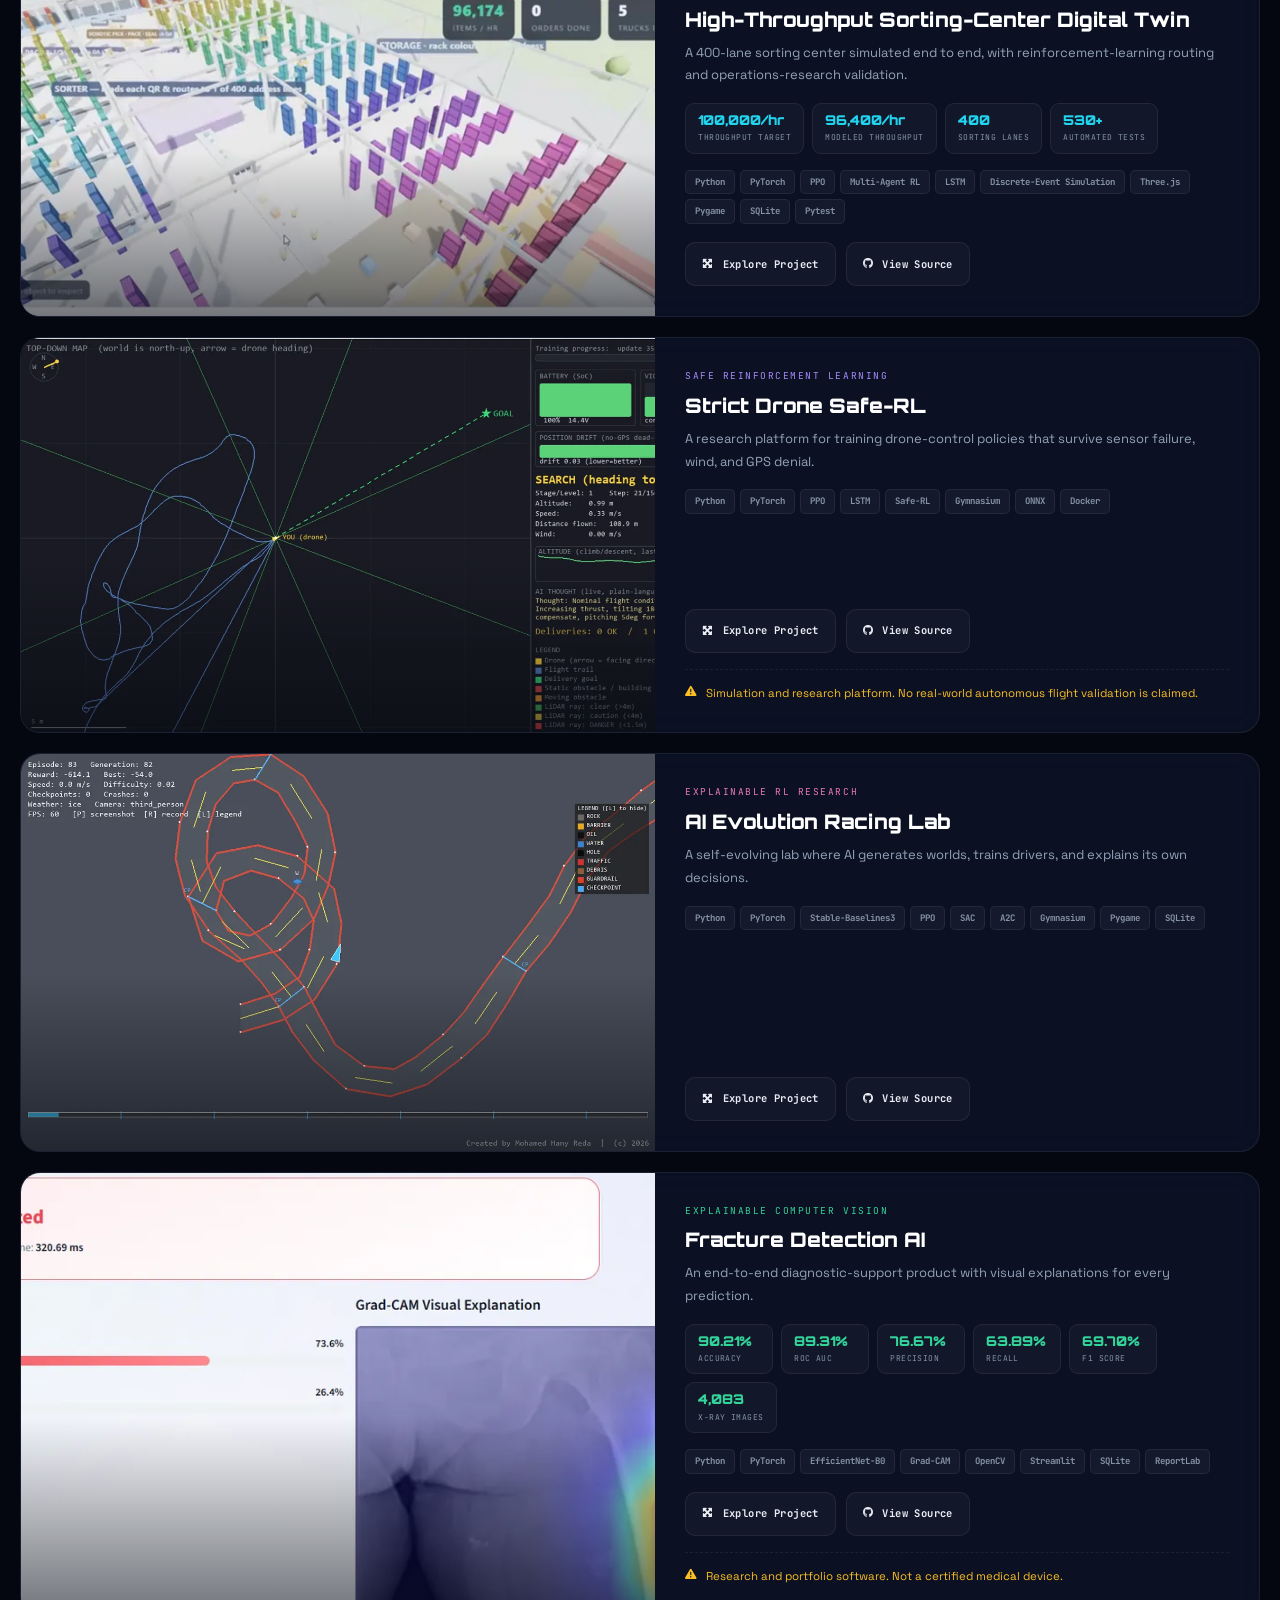
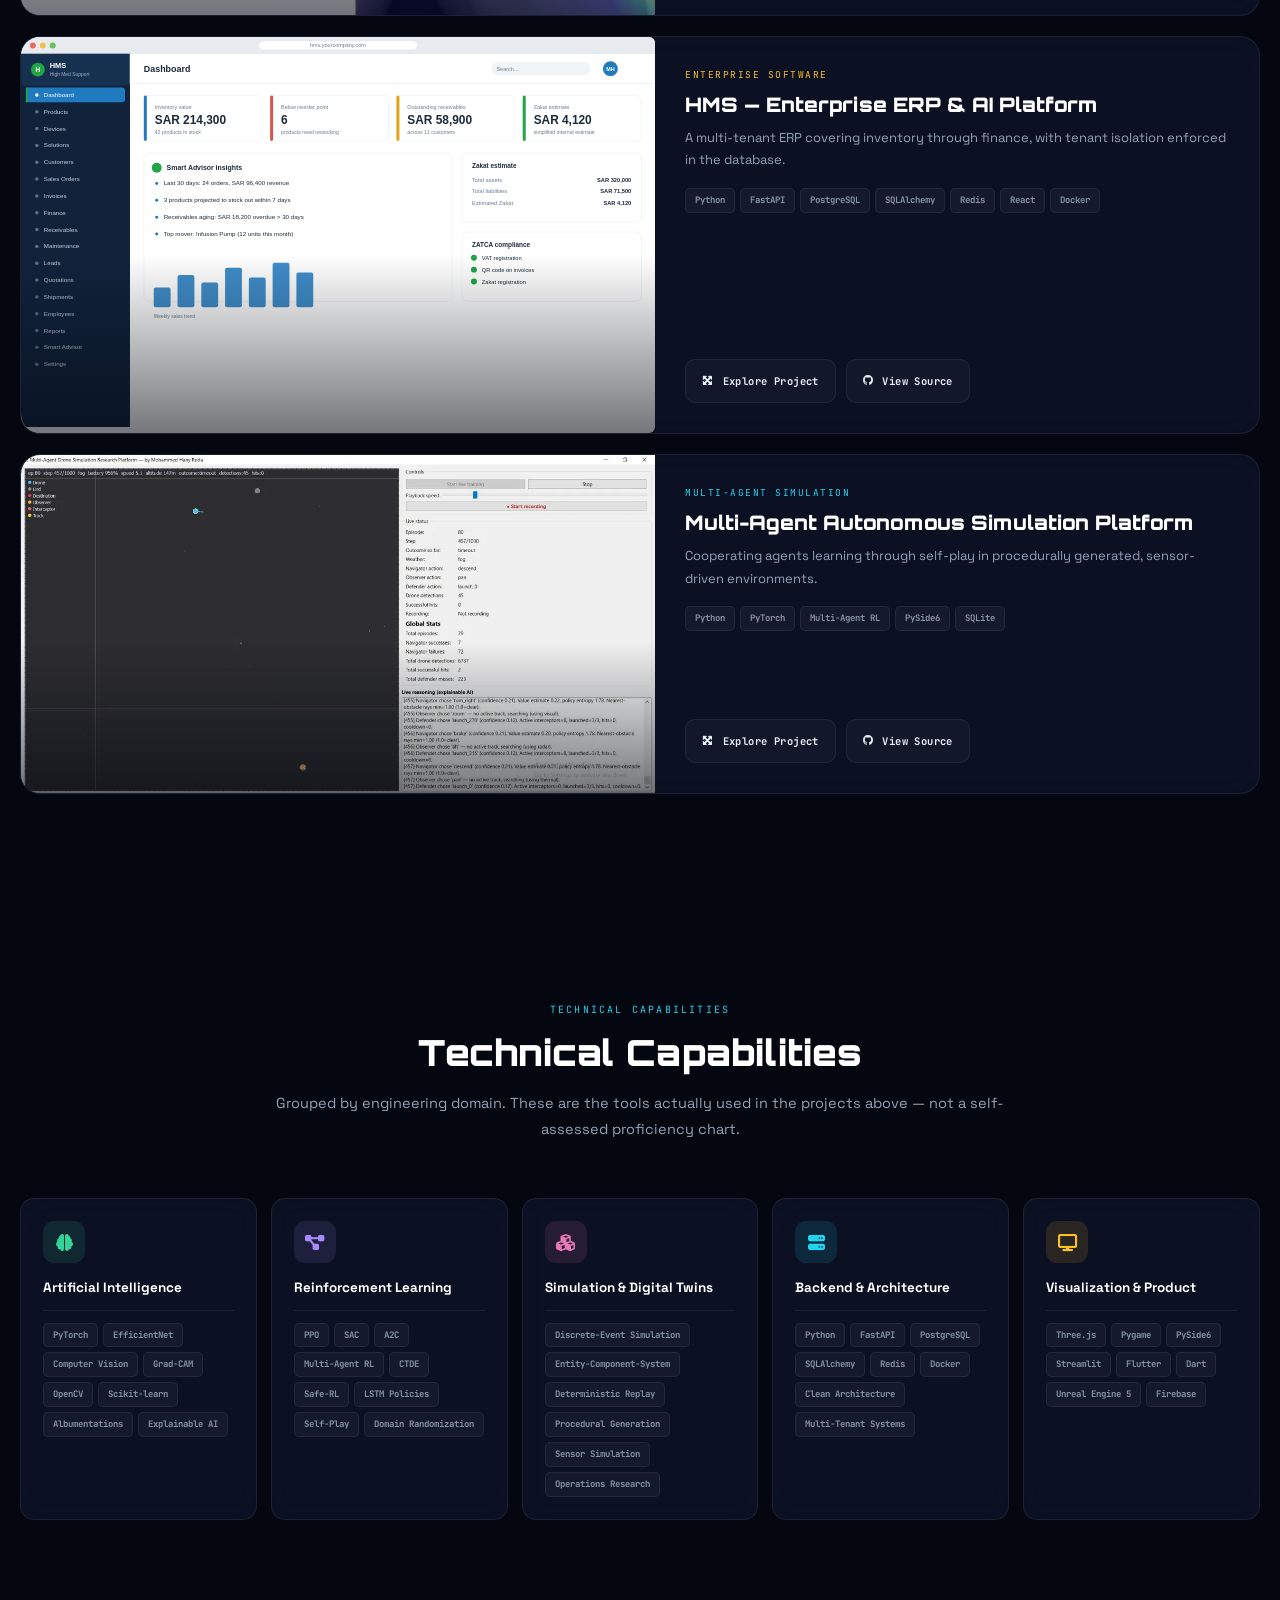
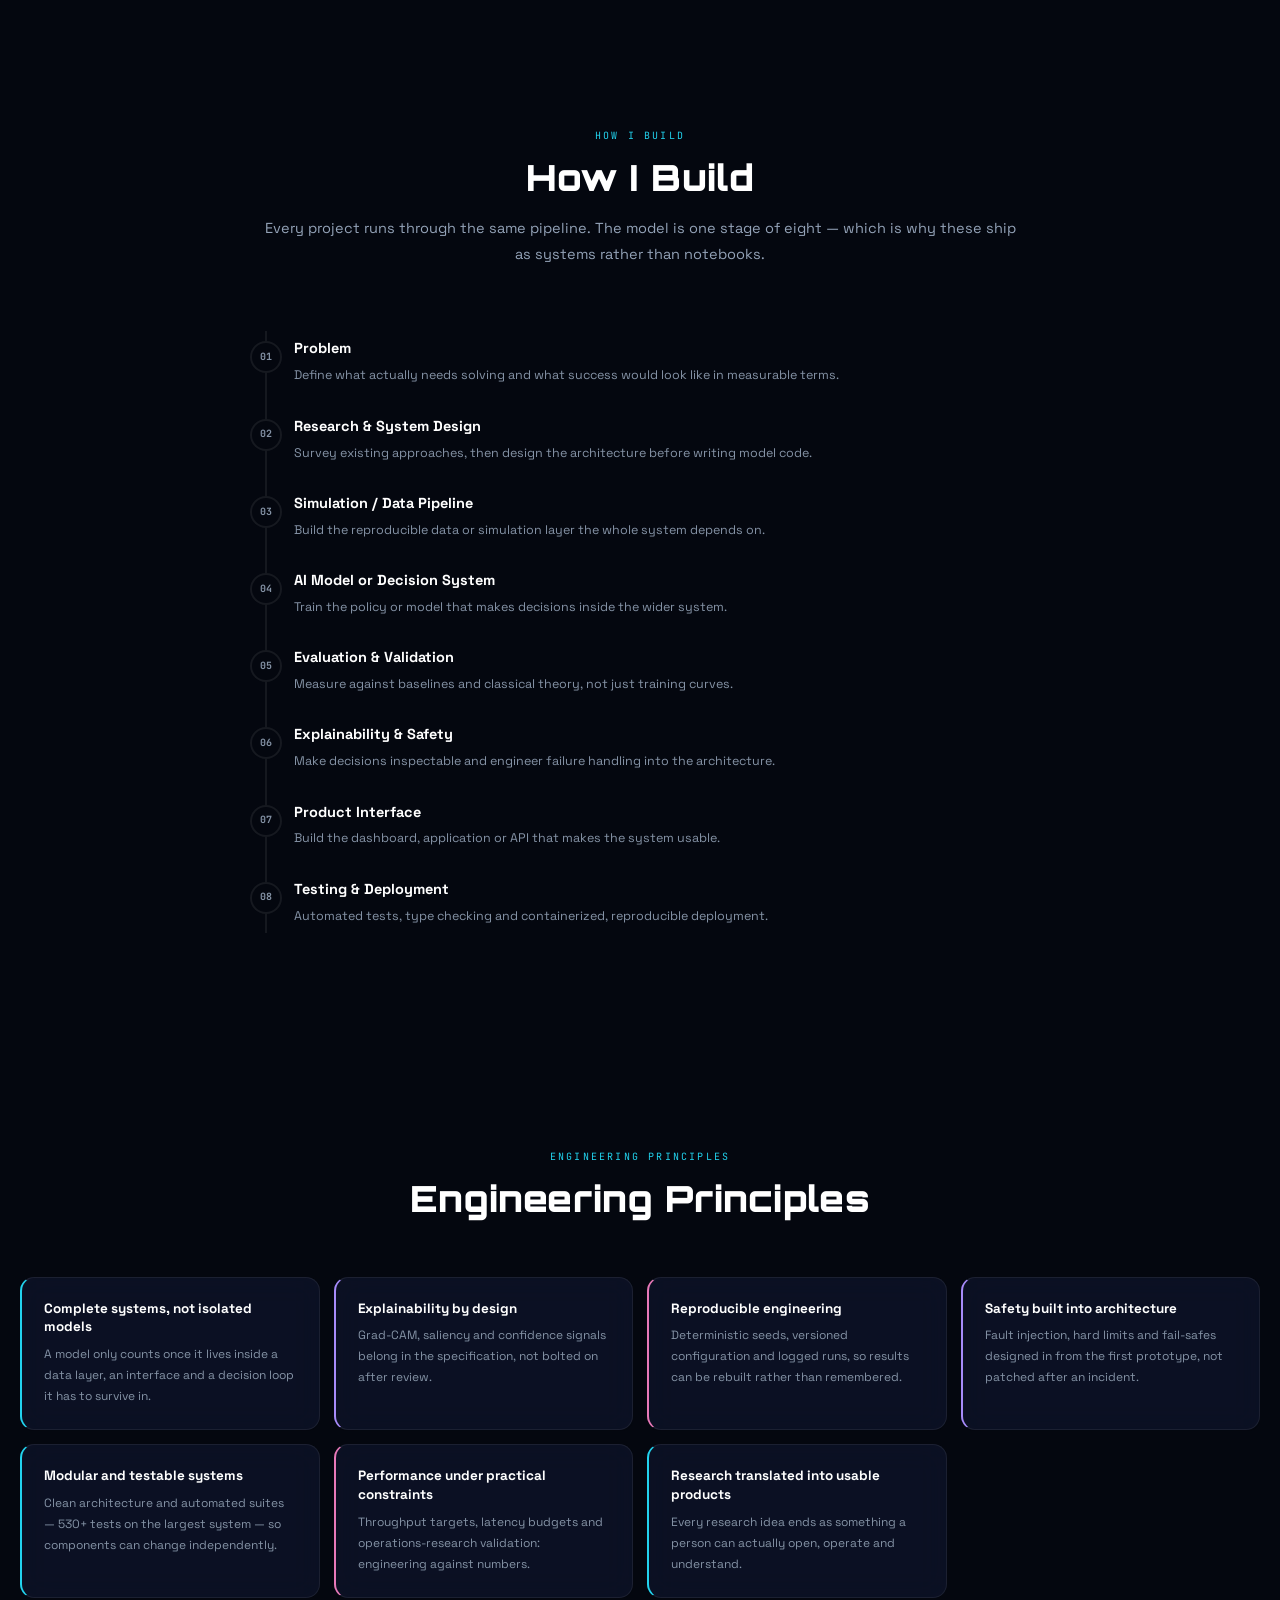
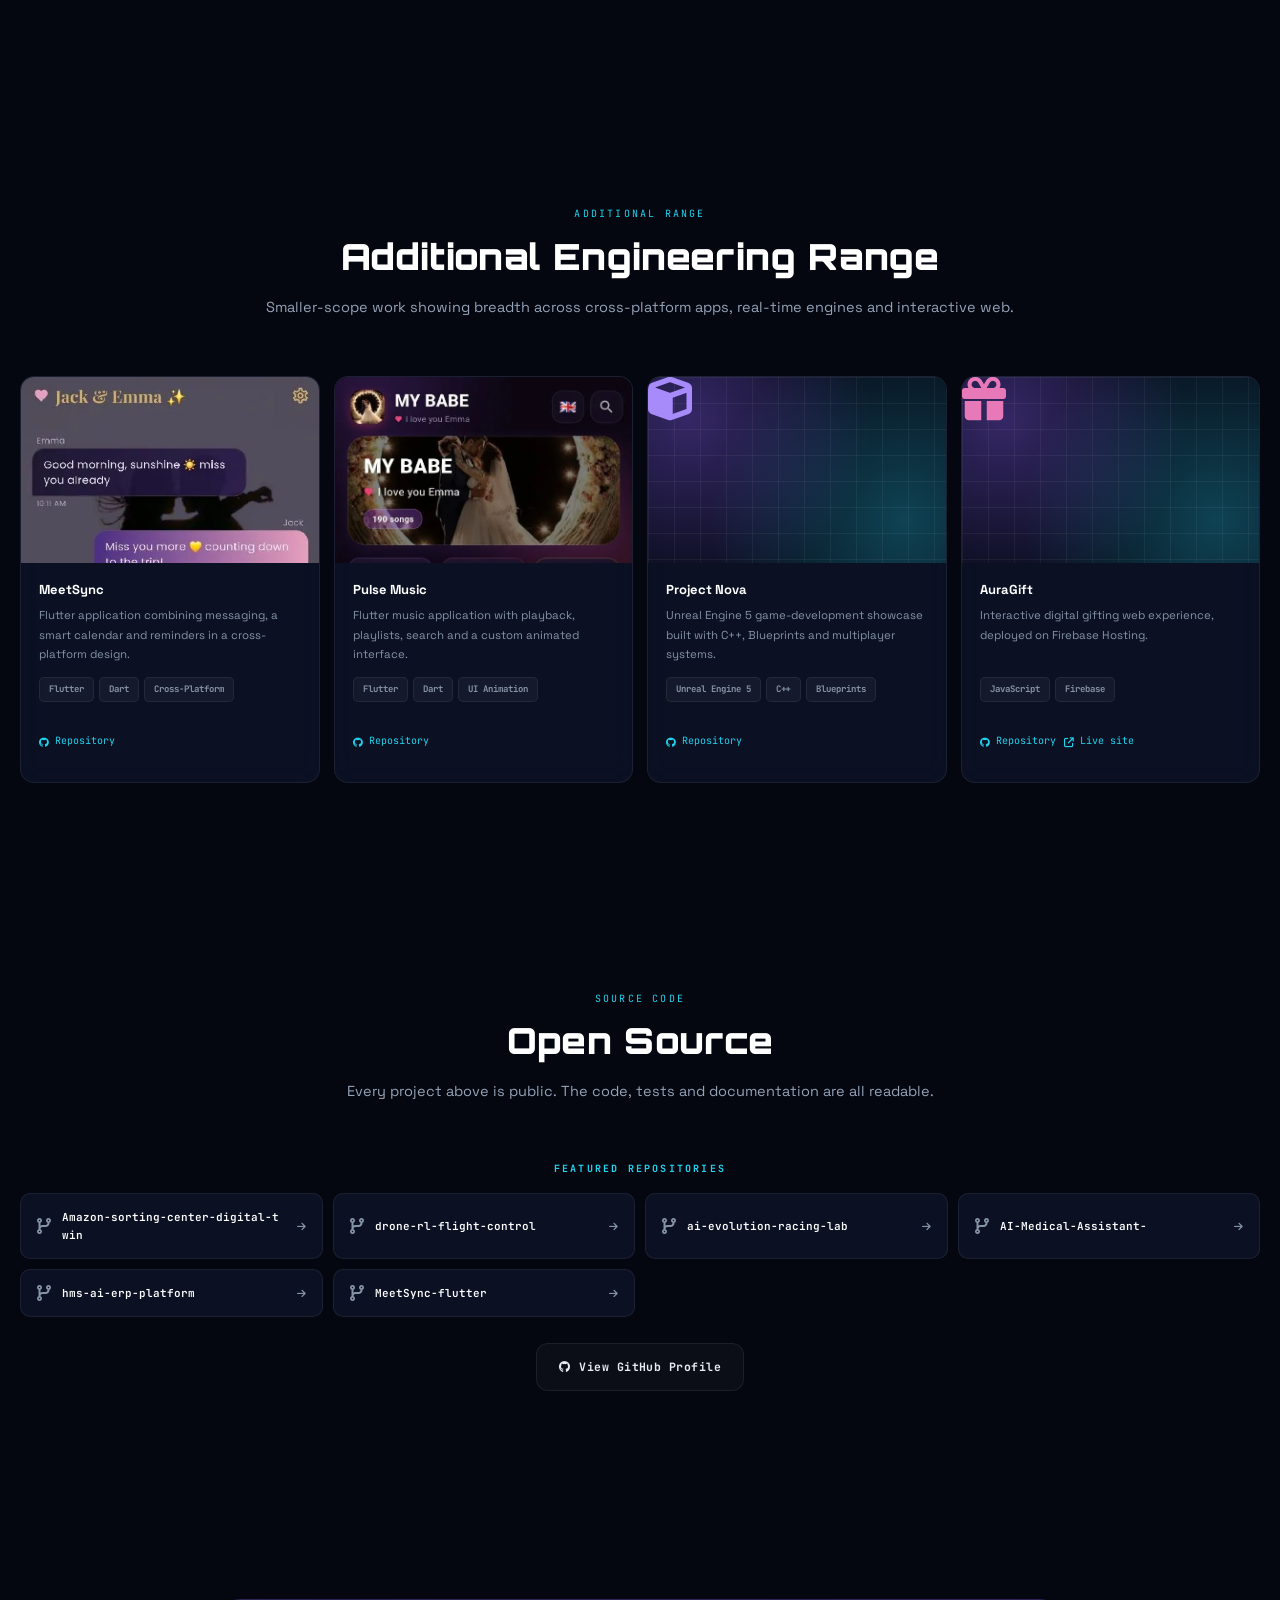
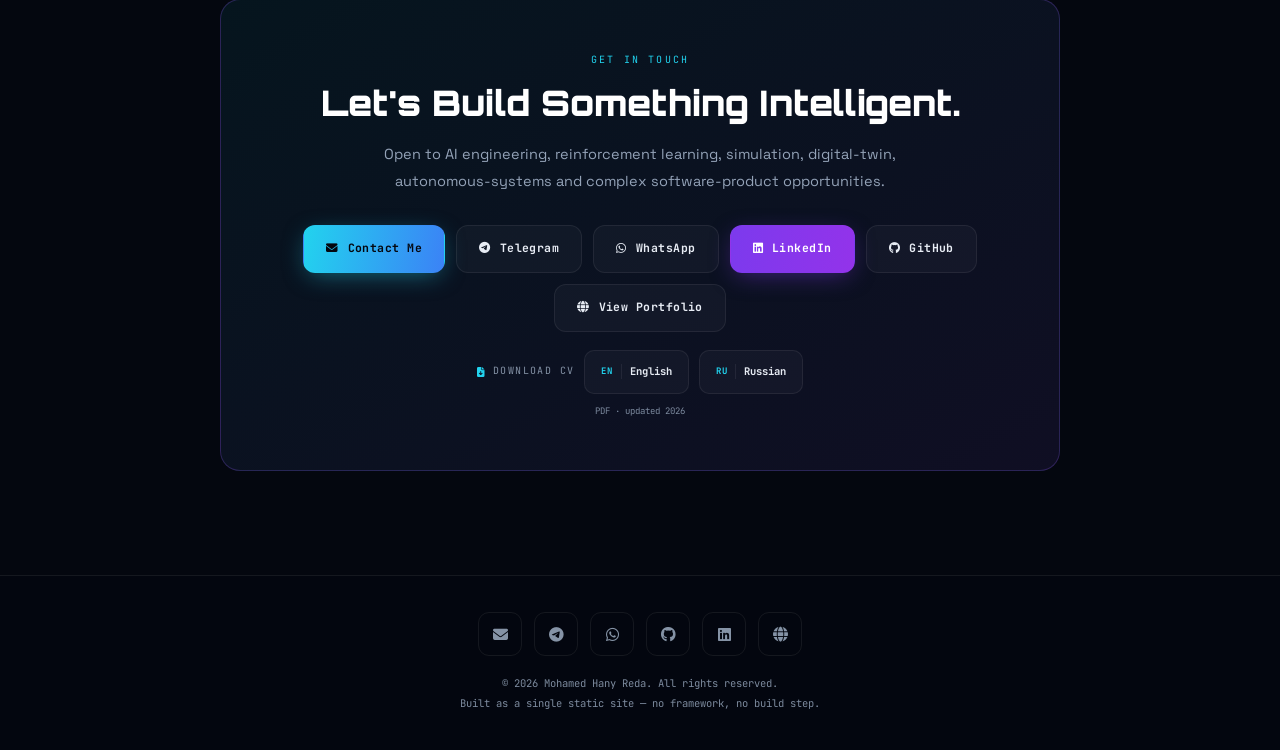
==== commit a04acbc0: "Remove location and work-permit details At the owner's request, to simplify applications to European" ====
--- a/index.html
+++ b/index.html
@@ -21,14 +21,14 @@
 <meta property="og:image" content="https://hany15.github.io/Hany-Reda-Portfolio/assets/img/og-en.png">
 <meta property="og:image:width" content="1200">
 <meta property="og:image:height" content="630">
-<meta property="og:image:alt" content="Portrait of Mohamed Hany Reda outside TUSUR university in Tomsk">
+<meta property="og:image:alt" content="Portrait of Mohamed Hany Reda">
 <meta property="og:locale" content="en_US">
 <meta name="twitter:card" content="summary_large_image">
 <meta name="twitter:title" content="Mohamed Hany Reda | AI &amp; Software Engineer">
 <meta name="twitter:description" content="AI and Software Engineer specializing in reinforcement learning, simulation, digital twins, autonomous systems, explainable AI, and production software architecture.">
 <meta name="twitter:image" content="https://hany15.github.io/Hany-Reda-Portfolio/assets/img/og-en.png">
 <meta name="theme-color" content="#04070f">
-<script type="application/ld+json" id="jsonld">[{"@context":"https://schema.org","@type":"Person","@id":"https://hany15.github.io/Hany-Reda-Portfolio/#person","name":"Mohamed Hany Reda","alternateName":["Мохамед Хани Реда","محمد هاني رضا"],"jobTitle":"Technical IT Project Manager | Software Engineer | AI & Digital Products","description":"AI and Software Engineer specializing in reinforcement learning, simulation, digital twins, autonomous systems, explainable AI, and production software architecture.","url":"https://hany15.github.io/Hany-Reda-Portfolio/","image":"https://hany15.github.io/Hany-Reda-Portfolio/assets/img/profile-640.webp","email":"mailto:developeractionobject@gmail.com","address":{"@type":"PostalAddress","addressLocality":"Tomsk","addressCountry":"RU"},"alumniOf":{"@type":"CollegeOrUniversity","name":"Tomsk State University of Control Systems and Radioelectronics (TUSUR)"},"knowsLanguage":[{"@type":"Language","name":"Arabic"},{"@type":"Language","name":"English"},{"@type":"Language","name":"Russian"}],"knowsAbout":["Reinforcement Learning","Digital Twins","Discrete-Event Simulation","Autonomous Systems","Explainable AI","Computer Vision","Software Architecture","Technical Project Management","Multi-Agent Systems","PyTorch","FastAPI","PostgreSQL"],"telephone":"+79969382354","contactPoint":[{"@type":"ContactPoint","contactType":"sales","telephone":"+79969382354","url":"https://wa.me/79969382354","availableLanguage":["Arabic","English","Russian"]},{"@type":"ContactPoint","contactType":"customer support","url":"https://t.me/Hany_230","availableLanguage":["Arabic","English","Russian"]}],"sameAs":["https://github.com/Hany15","https://www.linkedin.com/in/hany-reda-854667417","https://t.me/Hany_230"]},{"@context":"https://schema.org","@type":"WebSite","@id":"https://hany15.github.io/Hany-Reda-Portfolio/#website","url":"https://hany15.github.io/Hany-Reda-Portfolio/","name":"Mohamed Hany Reda | AI & Software Engineer","description":"AI and Software Engineer specializing in reinforcement learning, simulation, digital twins, autonomous systems, explainable AI, and production software architecture.","inLanguage":"en","author":{"@id":"https://hany15.github.io/Hany-Reda-Portfolio/#person"}},{"@context":"https://schema.org","@type":"ProfilePage","@id":"https://hany15.github.io/Hany-Reda-Portfolio/#profile","url":"https://hany15.github.io/Hany-Reda-Portfolio/","inLanguage":"en","mainEntity":{"@id":"https://hany15.github.io/Hany-Reda-Portfolio/#person"},"isPartOf":{"@id":"https://hany15.github.io/Hany-Reda-Portfolio/#website"}}]</script>
+<script type="application/ld+json" id="jsonld">[{"@context":"https://schema.org","@type":"Person","@id":"https://hany15.github.io/Hany-Reda-Portfolio/#person","name":"Mohamed Hany Reda","alternateName":["Мохамед Хани Реда","محمد هاني رضا"],"jobTitle":"Technical IT Project Manager | Software Engineer | AI & Digital Products","description":"AI and Software Engineer specializing in reinforcement learning, simulation, digital twins, autonomous systems, explainable AI, and production software architecture.","url":"https://hany15.github.io/Hany-Reda-Portfolio/","image":"https://hany15.github.io/Hany-Reda-Portfolio/assets/img/profile-640.webp","email":"mailto:developeractionobject@gmail.com","alumniOf":{"@type":"CollegeOrUniversity","name":"Tomsk State University of Control Systems and Radioelectronics (TUSUR)"},"knowsLanguage":[{"@type":"Language","name":"Arabic"},{"@type":"Language","name":"English"},{"@type":"Language","name":"Russian"}],"knowsAbout":["Reinforcement Learning","Digital Twins","Discrete-Event Simulation","Autonomous Systems","Explainable AI","Computer Vision","Software Architecture","Technical Project Management","Multi-Agent Systems","PyTorch","FastAPI","PostgreSQL"],"telephone":"+79969382354","contactPoint":[{"@type":"ContactPoint","contactType":"sales","telephone":"+79969382354","url":"https://wa.me/79969382354","availableLanguage":["Arabic","English","Russian"]},{"@type":"ContactPoint","contactType":"customer support","url":"https://t.me/Hany_230","availableLanguage":["Arabic","English","Russian"]}],"sameAs":["https://github.com/Hany15","https://www.linkedin.com/in/hany-reda-854667417","https://t.me/Hany_230"]},{"@context":"https://schema.org","@type":"WebSite","@id":"https://hany15.github.io/Hany-Reda-Portfolio/#website","url":"https://hany15.github.io/Hany-Reda-Portfolio/","name":"Mohamed Hany Reda | AI & Software Engineer","description":"AI and Software Engineer specializing in reinforcement learning, simulation, digital twins, autonomous systems, explainable AI, and production software architecture.","inLanguage":"en","author":{"@id":"https://hany15.github.io/Hany-Reda-Portfolio/#person"}},{"@context":"https://schema.org","@type":"ProfilePage","@id":"https://hany15.github.io/Hany-Reda-Portfolio/#profile","url":"https://hany15.github.io/Hany-Reda-Portfolio/","inLanguage":"en","mainEntity":{"@id":"https://hany15.github.io/Hany-Reda-Portfolio/#person"},"isPartOf":{"@id":"https://hany15.github.io/Hany-Reda-Portfolio/#website"}}]</script>
 
 <script async src="https://www.googletagmanager.com/gtag/js?id=G-1WG4306FK6"></script>
 <script>
@@ -93,7 +93,7 @@
   <img class="hero-photo" src="assets/img/profile-640.webp"
        srcset="assets/img/profile-320.webp 320w, assets/img/profile-640.webp 640w"
        sizes="132px" width="132" height="132" fetchpriority="high"
-       data-i18n-attr="alt:photo.alt" alt="Portrait of Mohamed Hany Reda outside TUSUR university in Tomsk">
+       data-i18n-attr="alt:photo.alt" alt="Portrait of Mohamed Hany Reda">
   <p class="hero-badge"><i aria-hidden="true"></i><span data-i18n="hero.badge">Open to AI engineering &amp; applied RL roles</span></p>
   <h1 class="hero-name">MOHAMED HANY REDA</h1>
   <p class="hero-role" data-i18n="role.full">Technical IT Project Manager | Software Engineer | AI &amp; Digital Products</p>
@@ -102,10 +102,9 @@
   <p class="hero-spec" data-i18n="hero.spec">Reinforcement Learning · Simulation &amp; Digital Twins · Autonomous Systems · AI Products</p>
   <div class="avail-strip">
     <span class="avail-chip live"><span class="avail-dot" aria-hidden="true"></span><span data-i18n="avail.status">Open to work</span></span>
-    <span class="avail-chip"><i class="fa-solid fa-location-dot" aria-hidden="true"></i><span data-i18n="avail.location">Tomsk, Russia</span></span>
     <span class="avail-chip"><i class="fa-solid fa-laptop" aria-hidden="true"></i><span data-i18n="avail.mode">On-site · Remote · Hybrid</span></span>
     <span class="avail-chip"><i class="fa-solid fa-plane" aria-hidden="true"></i><span data-i18n="avail.trips">Open to business trips</span></span>
-    <span class="avail-chip"><i class="fa-solid fa-id-card" aria-hidden="true"></i><span data-i18n="avail.markets">Russian work permit</span></span>
+    <span class="avail-chip"><i class="fa-solid fa-briefcase" aria-hidden="true"></i><span data-i18n="avail.employment">Full-time</span></span>
   </div>
   <div class="hero-cta">
     <a class="btn btn-primary" href="#projects"><i class="fa-solid fa-layer-group" aria-hidden="true"></i><span data-i18n="hero.cta.projects">Explore Featured Projects</span></a>
@@ -417,7 +416,7 @@
         <div class="edu-card2">
           <p class="edu-deg" data-i18n="exp.edu.degree">Bachelor — Computer Science &amp; Engineering</p>
           <p class="edu-school" data-i18n="exp.edu.school">Tomsk State University of Control Systems and Radioelectronics (TUSUR)</p>
-          <p class="edu-where" data-i18n="exp.edu.where">Tomsk, Russia · 2026</p>
+          <p class="edu-where" data-i18n="exp.edu.where">2026</p>
           <p class="edu-detail" data-i18n="exp.edu.detail">Coursework: algorithms, data structures, operating systems, software engineering, artificial intelligence, computer vision, machine learning, networking and databases.</p>
         </div>
       </div>
@@ -433,7 +432,7 @@
 
       <div class="avail-card reveal" data-d="3">
         <p class="bg-h" data-i18n="avail.status">Open to work</p>
-        <p data-i18n="avail.note">Based in Tomsk, Russia, with a Russian work permit. Available on-site, remotely or hybrid, and open to business trips. Not relocating.</p>
+        <p data-i18n="avail.note">Available on-site, remotely or hybrid, and open to business trips. Looking for full-time work.</p>
       </div>
     </div>
   </div>
@@ -895,7 +894,7 @@
   <div class="modal" id="modal" role="dialog" aria-modal="true" aria-labelledby="modal-title"></div>
 </div>
 
-<script src="assets/js/i18n.js?v=00020a7c"></script>
+<script src="assets/js/i18n.js?v=9f5ee755"></script>
 <script src="assets/js/main.js?v=619307e3"></script>
 </body>
 </html>
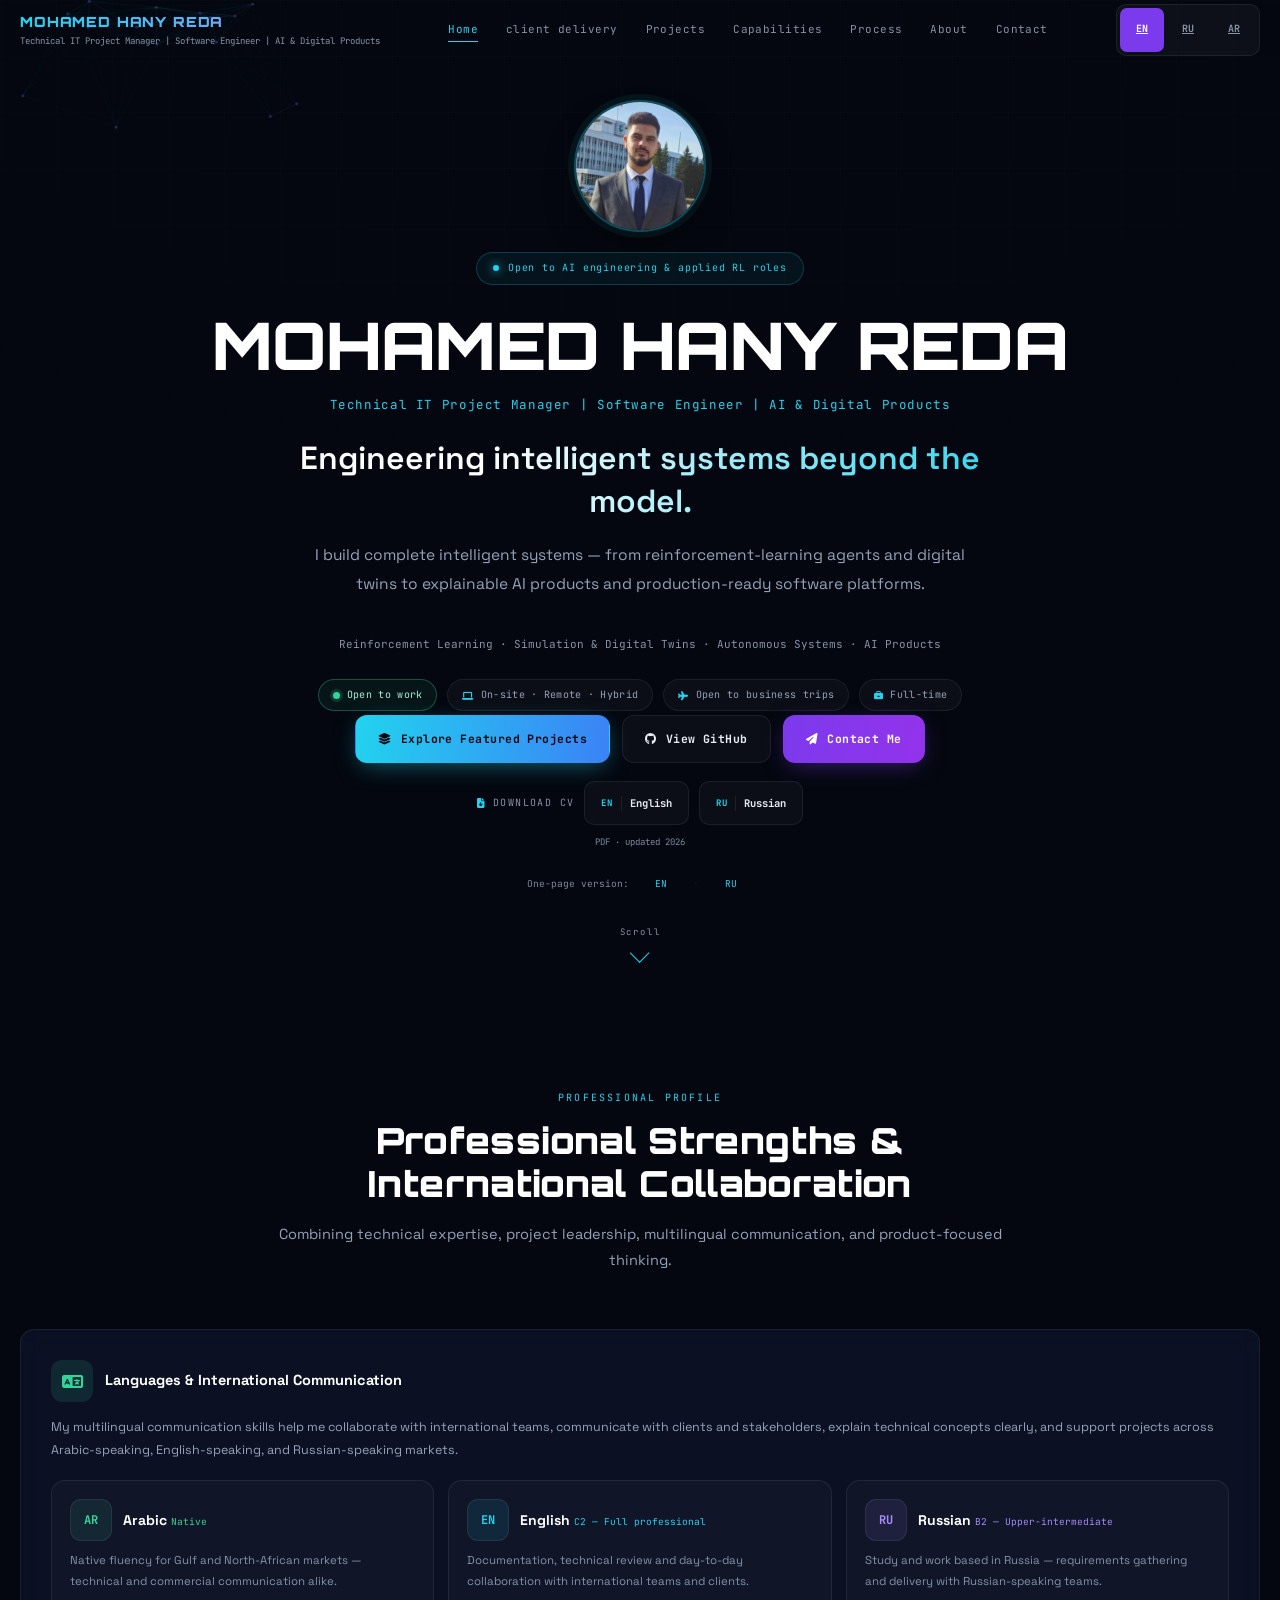
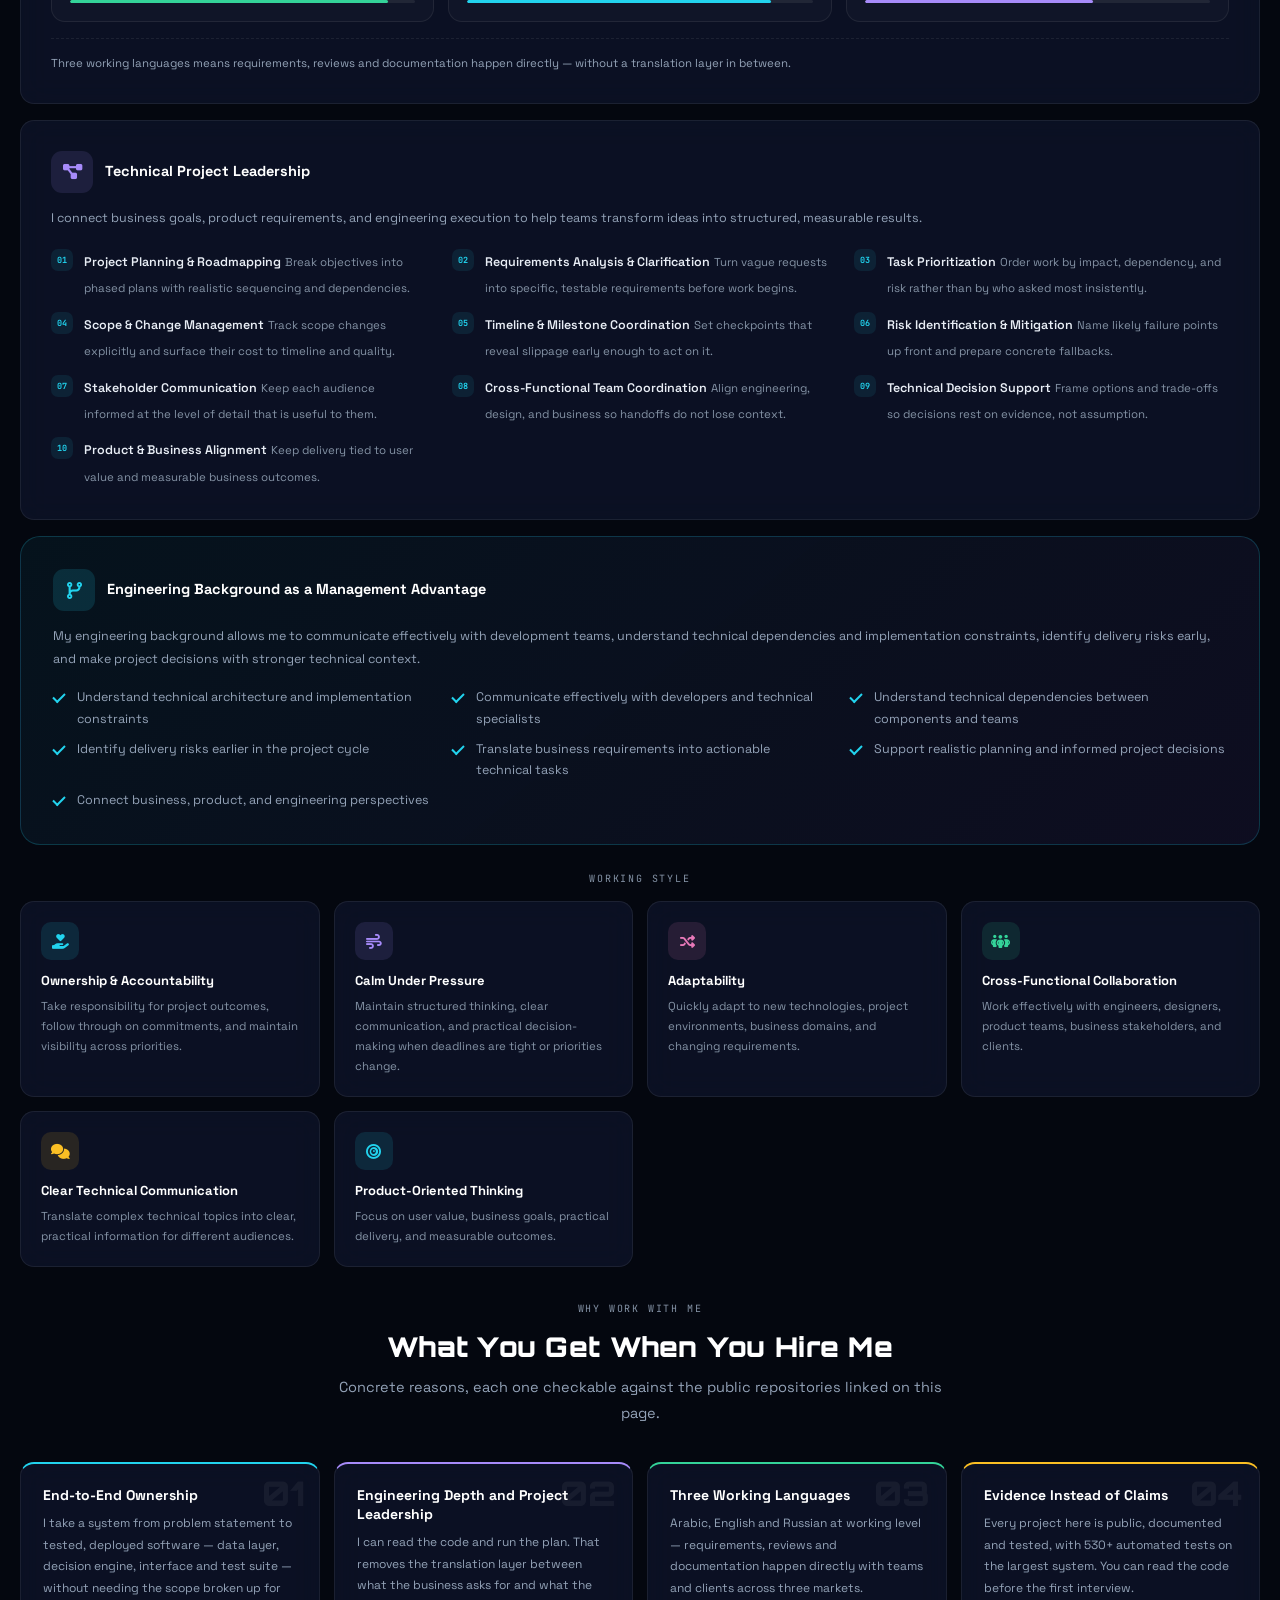
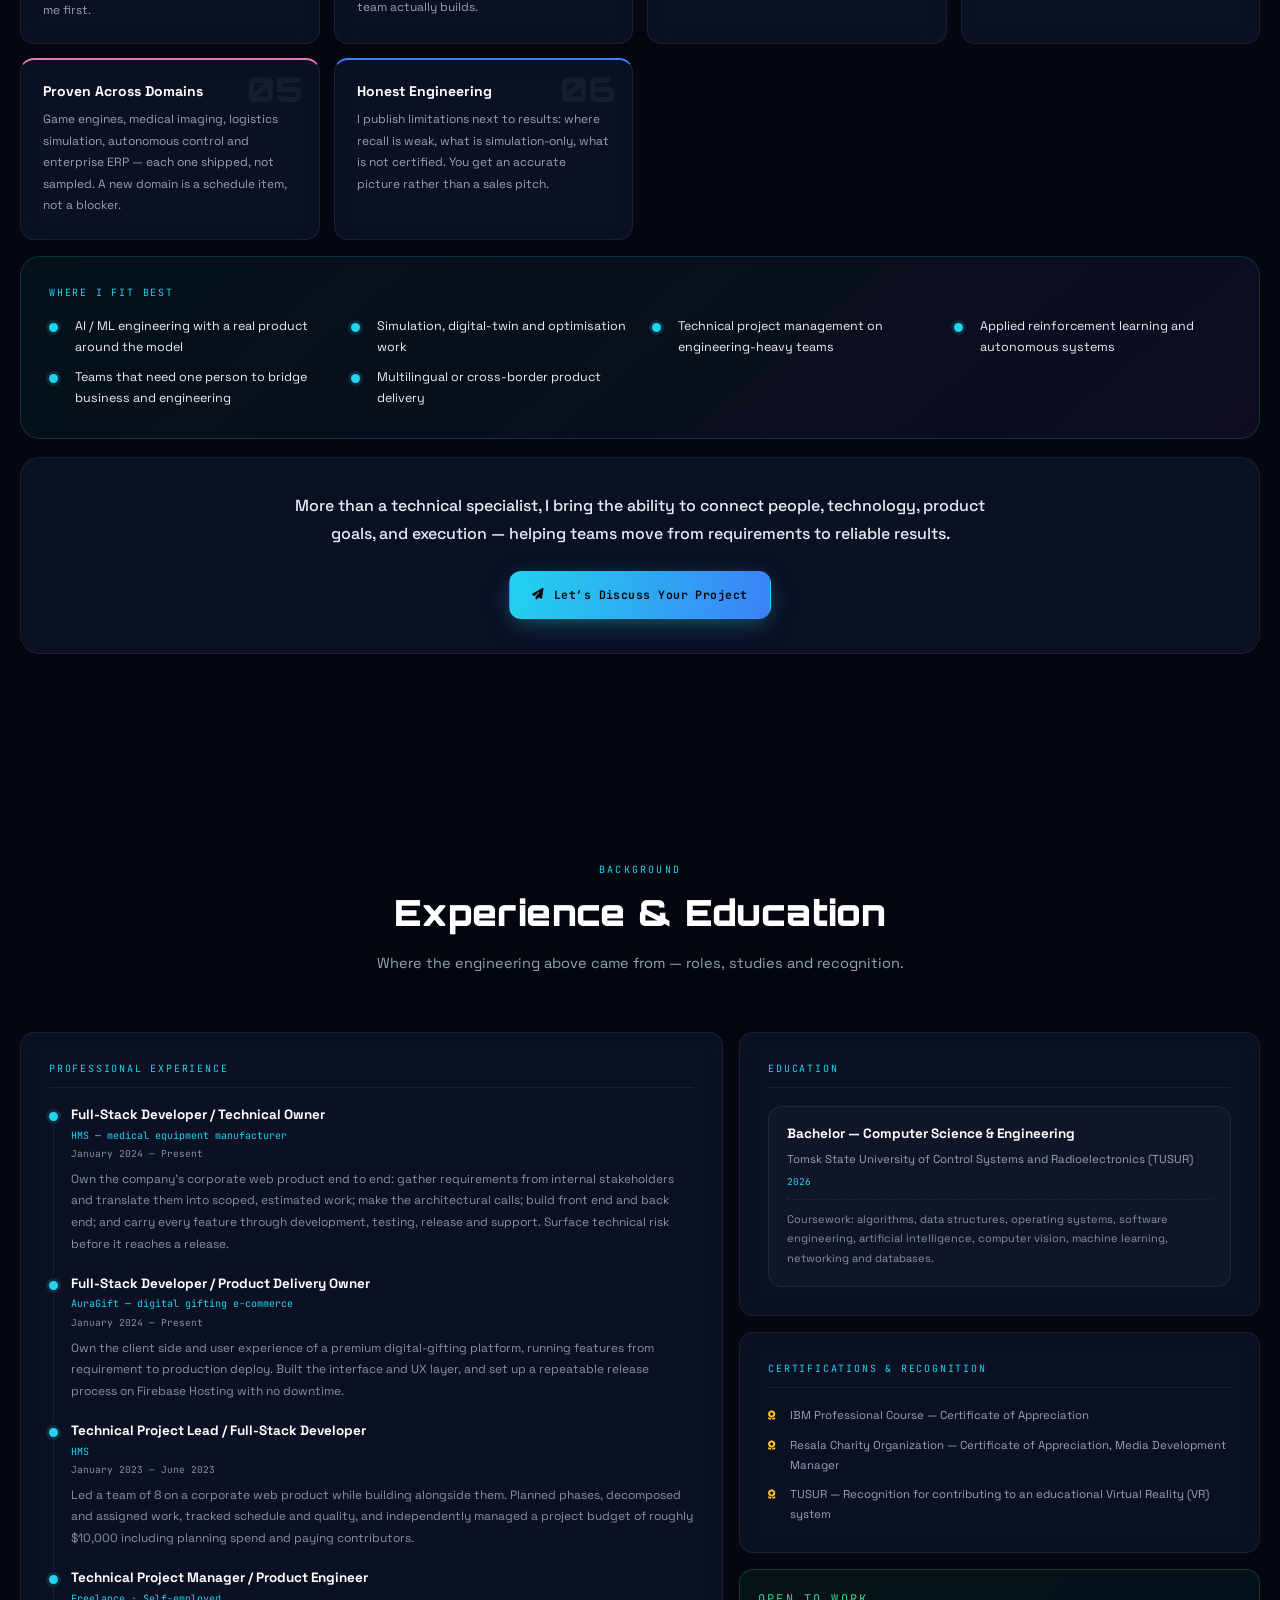
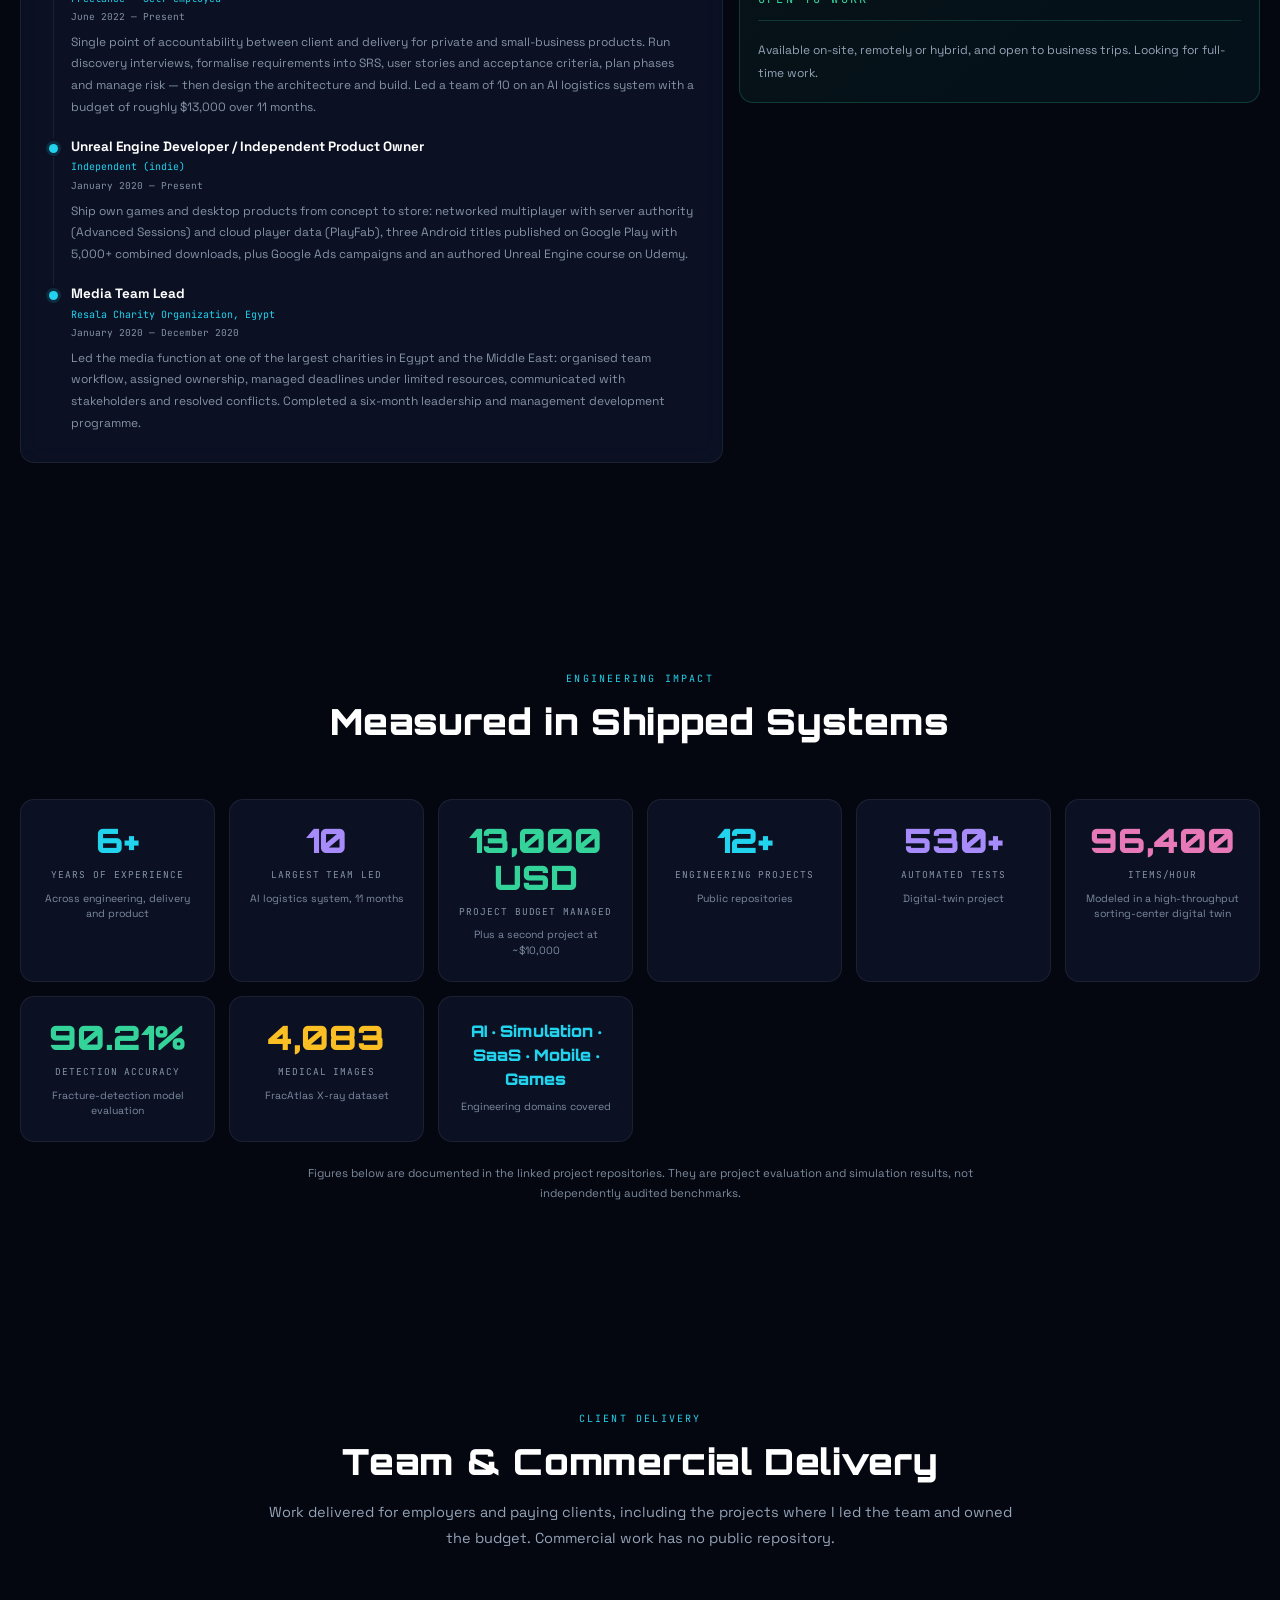
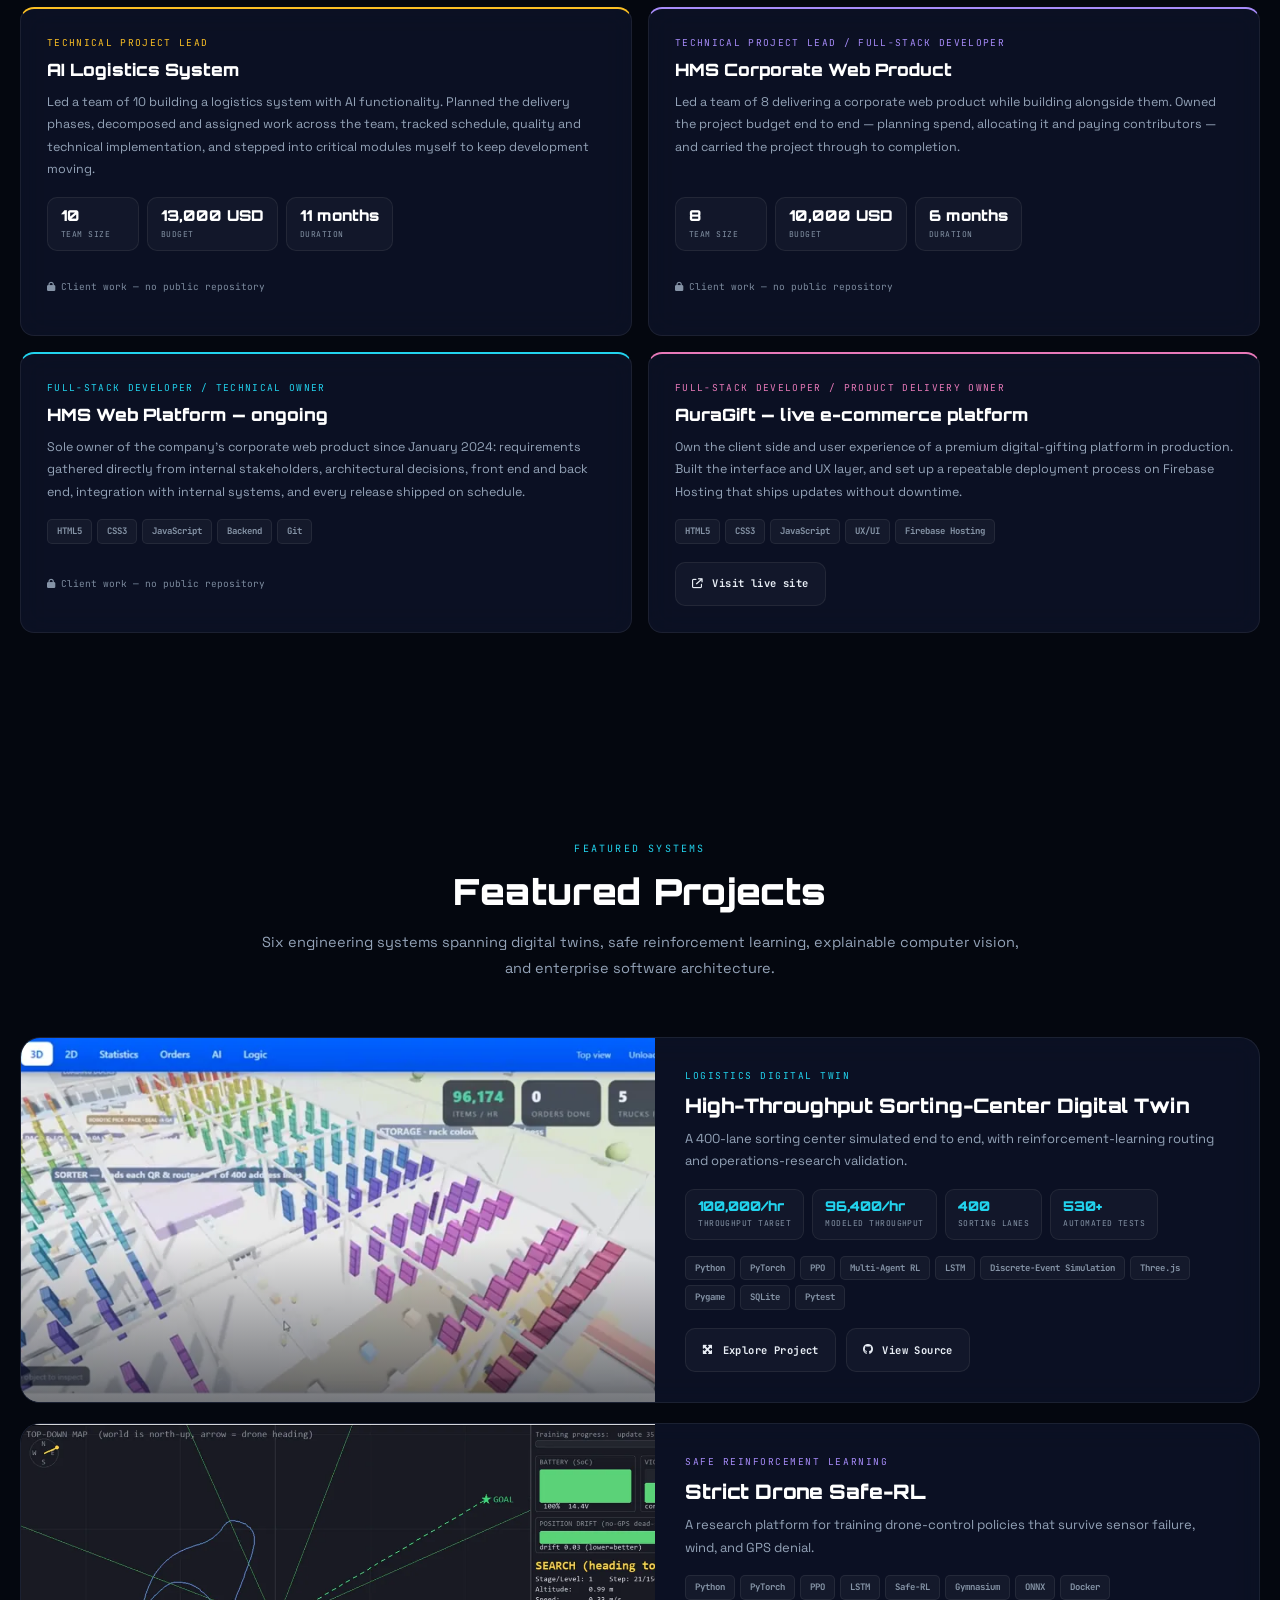
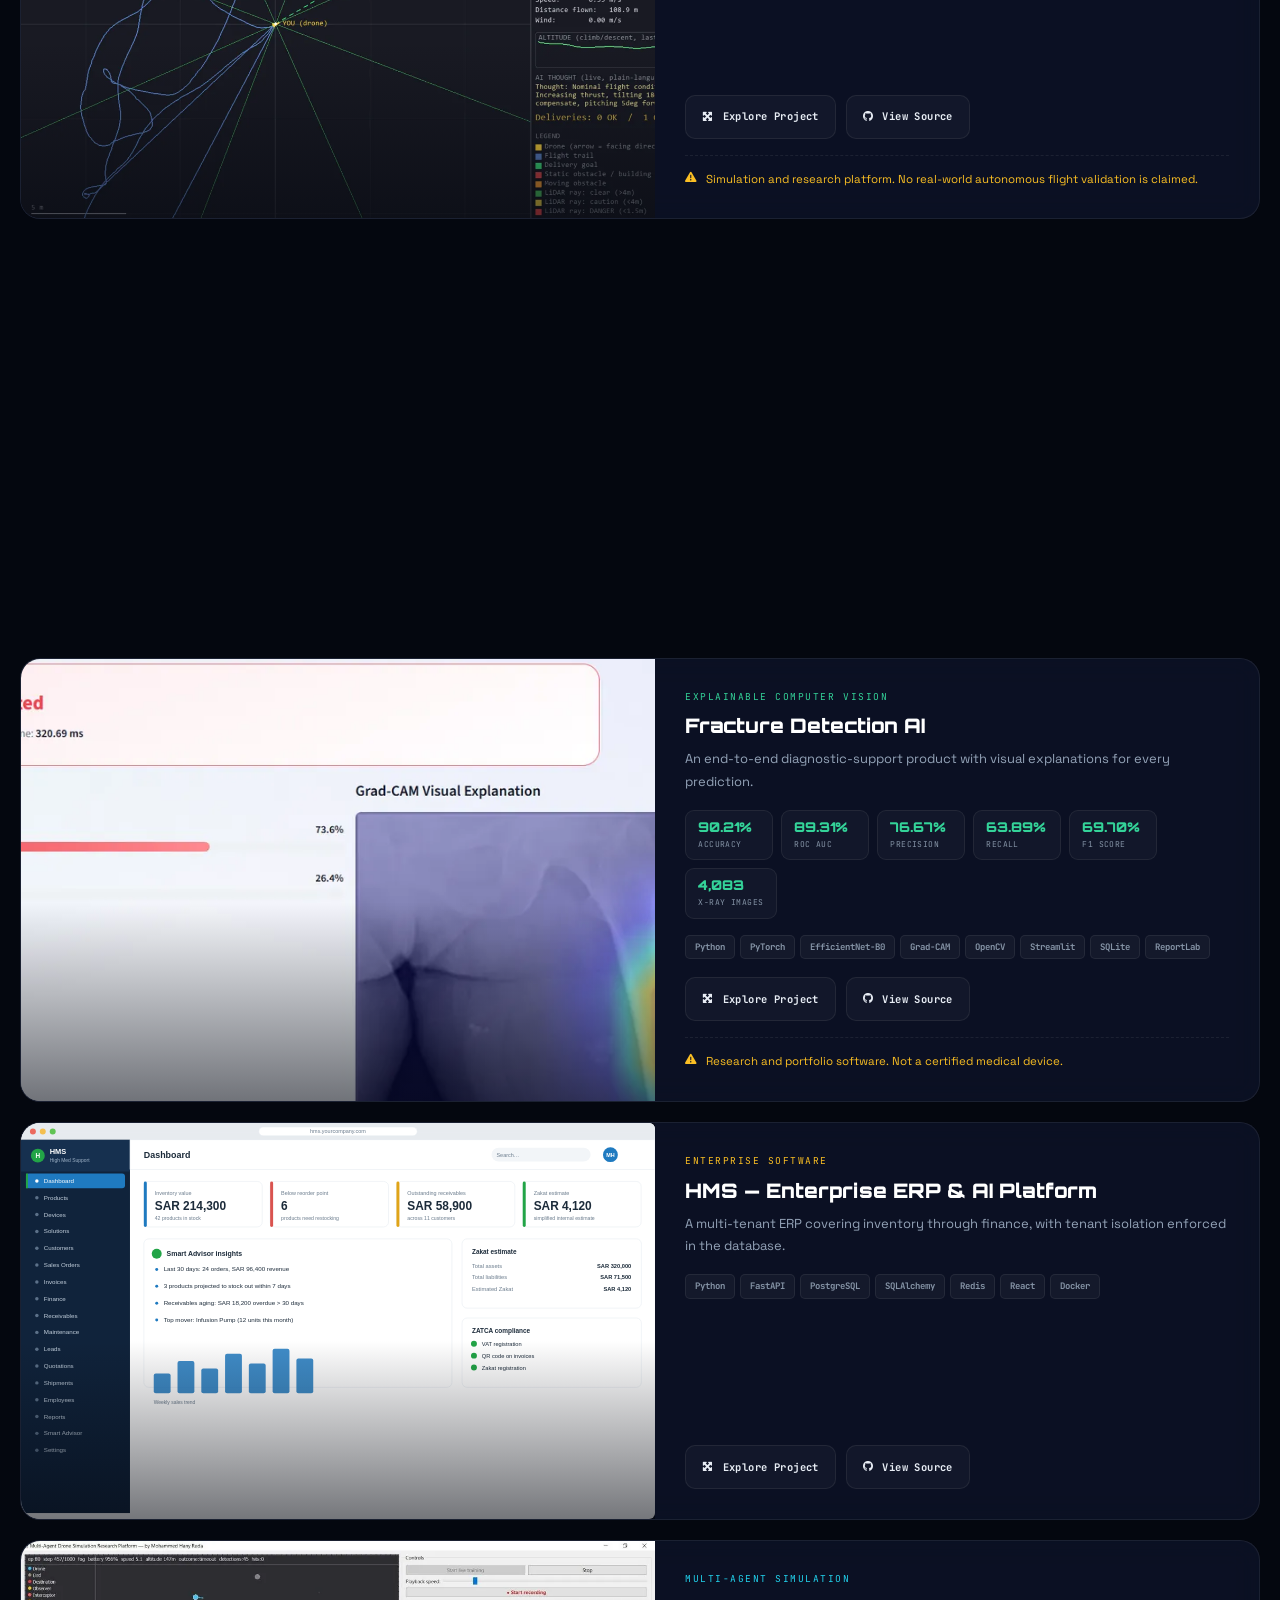
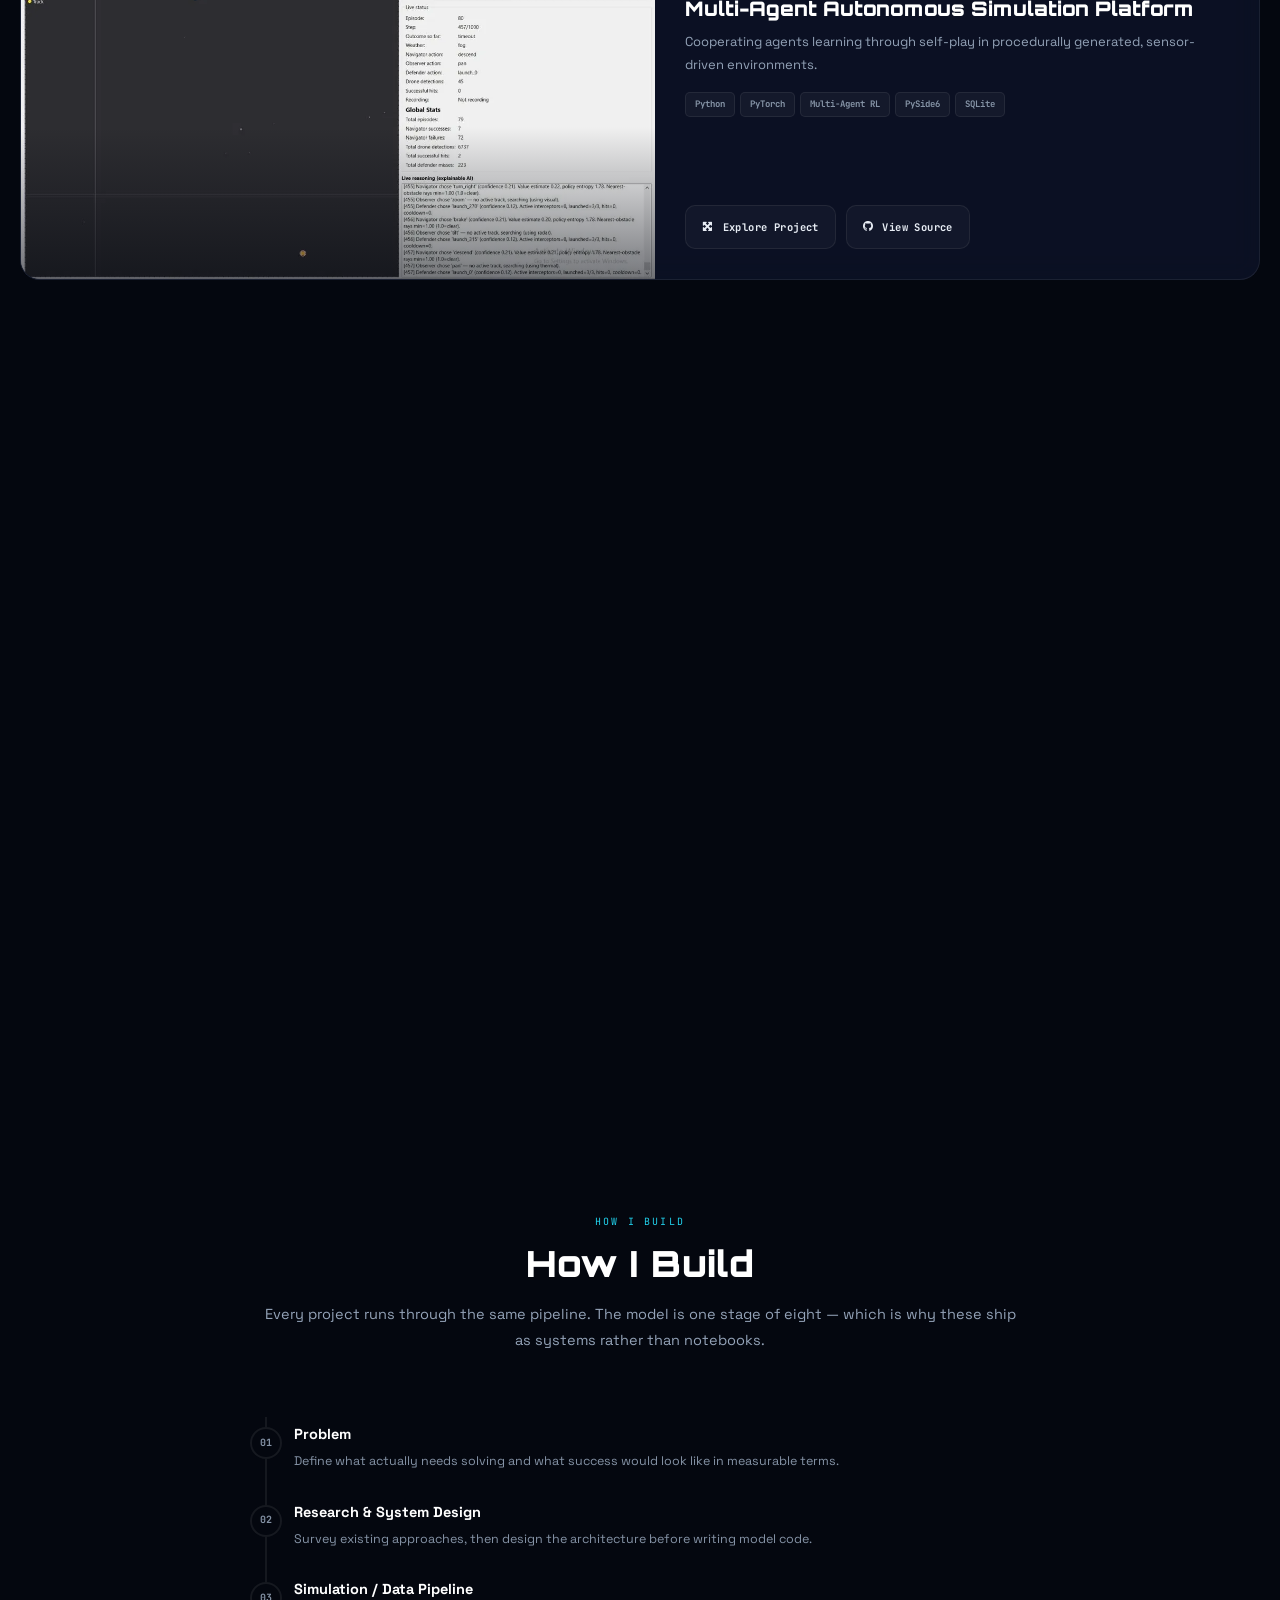
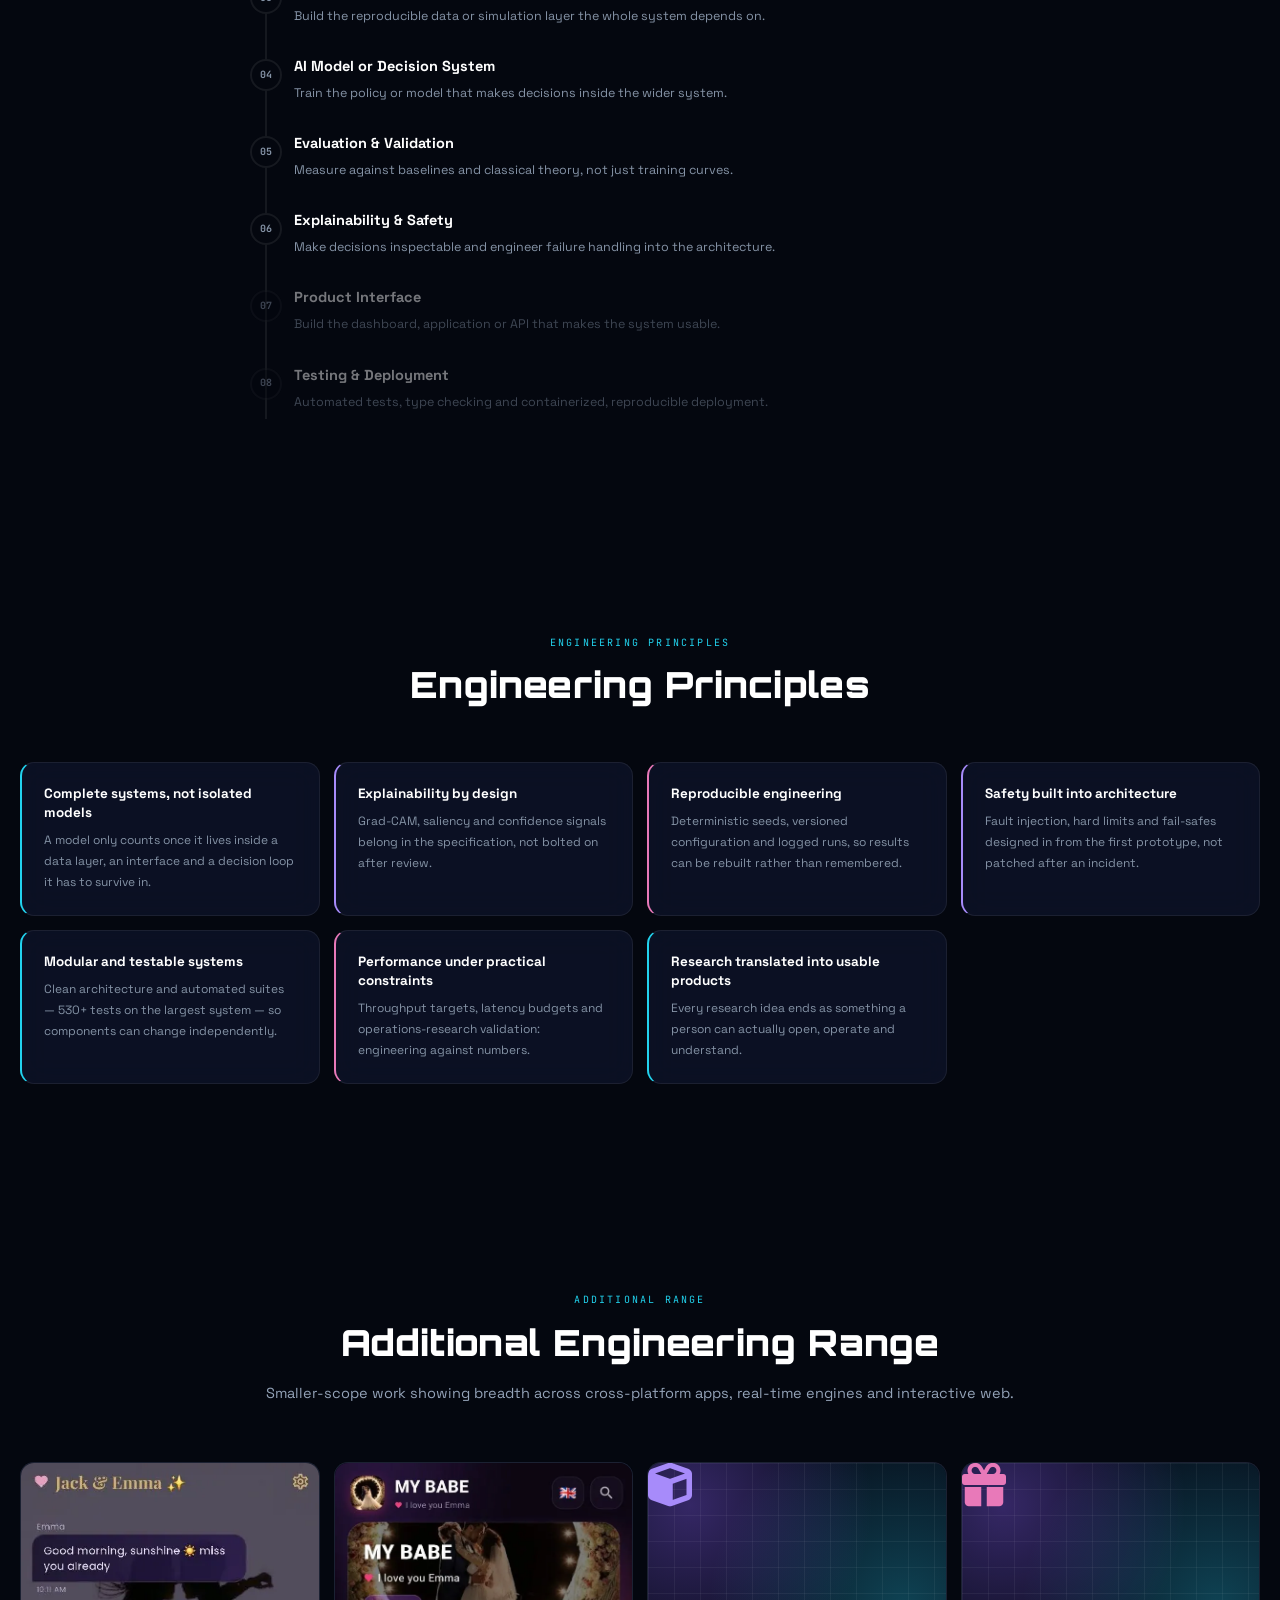
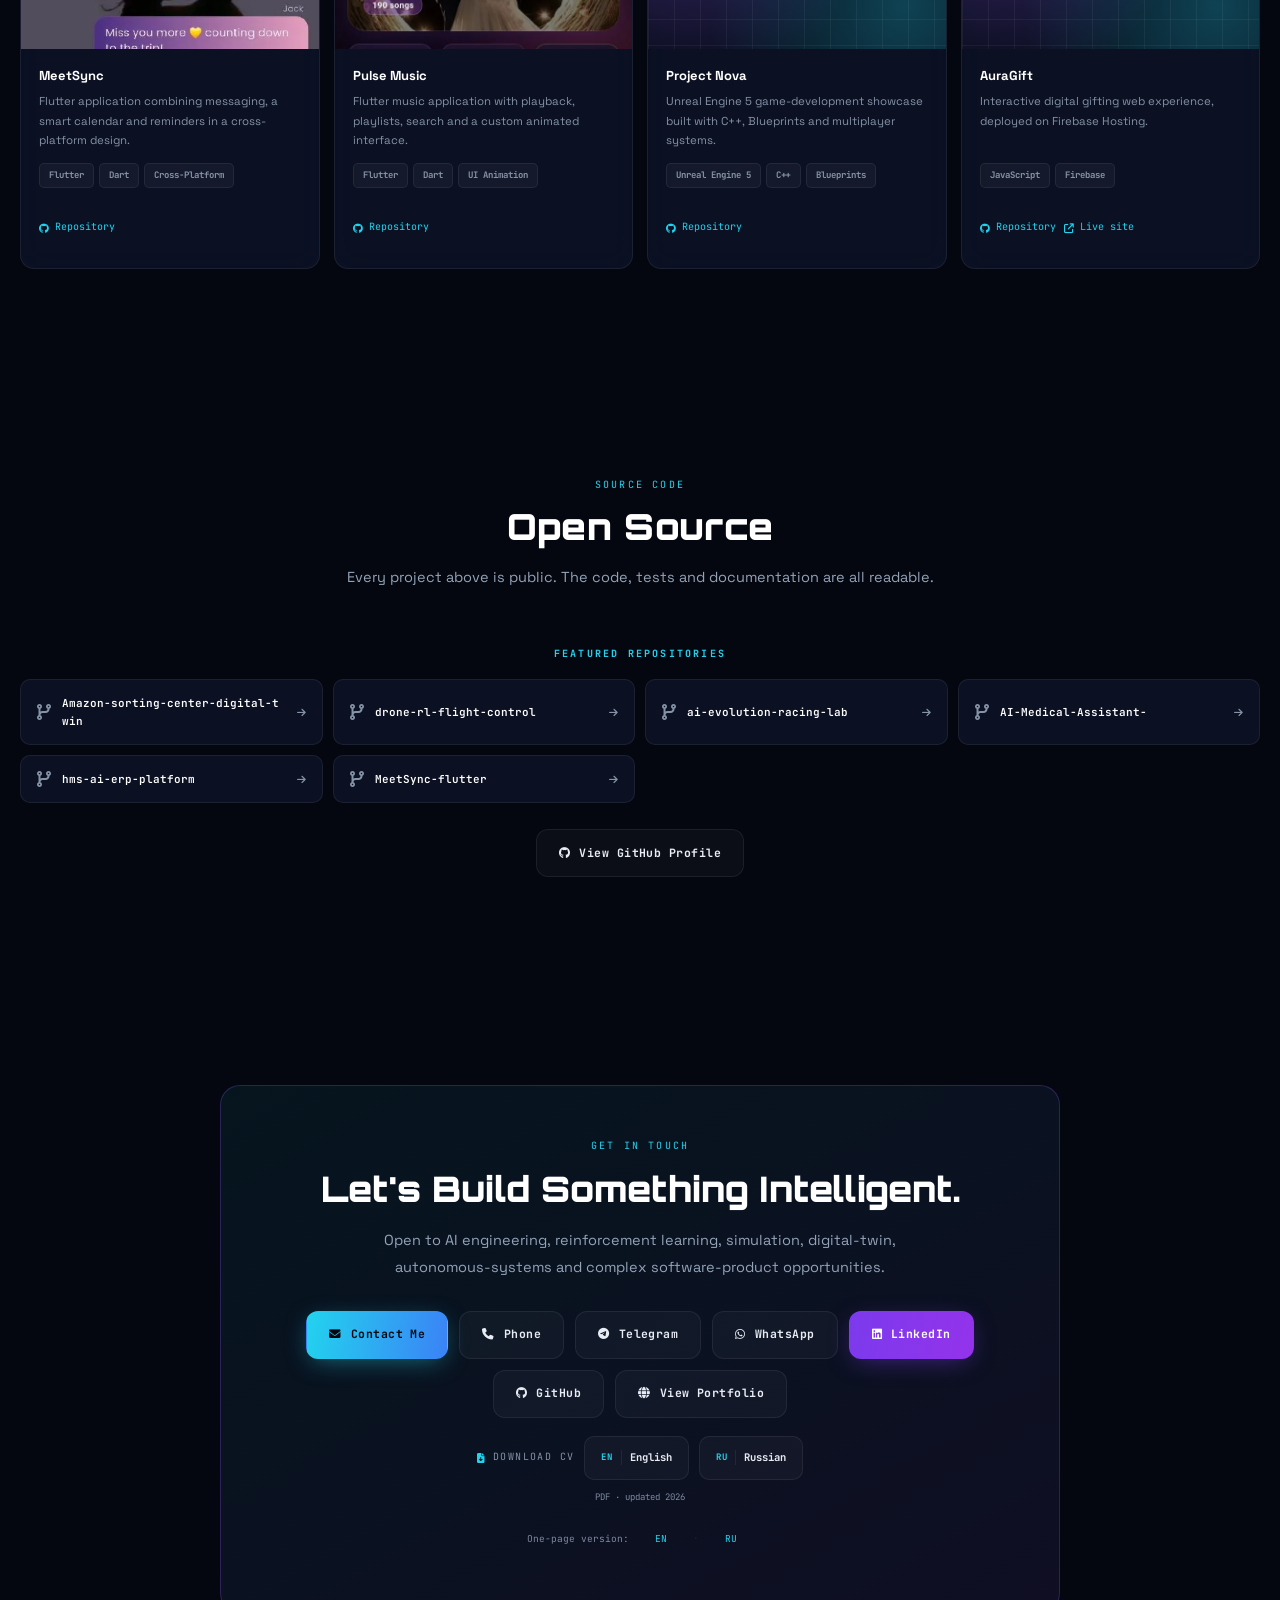
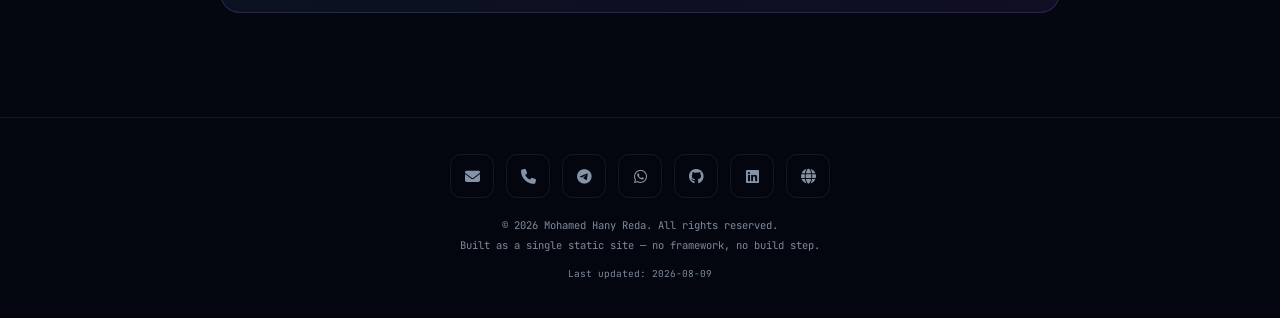
==== commit dd8b8f15: "Add client-delivery section, phone, one-page CV and freshness stamp Acts on the recruiter-perspectiv" ====
--- a/index.html
+++ b/index.html
@@ -42,7 +42,7 @@
 <link rel="preconnect" href="https://fonts.gstatic.com" crossorigin>
 <link href="https://fonts.googleapis.com/css2?family=Space+Grotesk:wght@300;400;500;600;700&family=Orbitron:wght@700;900&family=JetBrains+Mono:wght@400;700&display=swap" rel="stylesheet">
 <link rel="stylesheet" href="https://cdnjs.cloudflare.com/ajax/libs/font-awesome/6.4.0/css/all.min.css">
-<link rel="stylesheet" href="assets/css/main.css?v=0e505760">
+<link rel="stylesheet" href="assets/css/main.css?v=4ebae11d">
 </head>
 <body>
 
@@ -60,6 +60,7 @@
     </a>
     <nav class="nav-links" aria-label="Primary">
       <a href="#hero" data-i18n="nav.home">Home</a>
+      <a href="#delivery" data-i18n="deliv.eyebrow">client delivery</a>
       <a href="#projects" data-i18n="nav.projects">Projects</a>
       <a href="#capabilities" data-i18n="nav.capabilities">Capabilities</a>
       <a href="#process" data-i18n="nav.process">Process</a>
@@ -120,6 +121,14 @@
        data-i18n-attr="aria-label:cv.aria.ru" onclick="trackContact('CV-RU')" aria-label="Download CV in Russian, PDF">
       <span class="flag">RU</span><span data-i18n="cv.ru">Russian</span></a>
     <span class="cv-hint" data-i18n="cv.hint">PDF · updated 2026</span>
+    <span class="cv-onepage">
+      <span data-i18n="cv.onepage">One-page version:</span>
+      <a href="cv/cv_en_1page.pdf" download="Mohamed-Hany-Reda-CV-EN-1page.pdf"
+         data-i18n-attr="aria-label:cv.aria.en1" onclick="trackContact('CV-EN-1page')" aria-label="Download one-page CV in English, PDF">EN</a>
+      <span class="sep" aria-hidden="true">·</span>
+      <a href="cv/cv_ru_1page.pdf" download="Mohamed-Hany-Reda-CV-RU-1page.pdf"
+         data-i18n-attr="aria-label:cv.aria.ru1" onclick="trackContact('CV-RU-1page')" aria-label="Download one-page CV in Russian, PDF">RU</a>
+    </span>
   </div>
   <div class="scroll-hint" aria-hidden="true"><span data-i18n="hero.scroll">Scroll</span><span class="chev"></span></div>
 </section>
@@ -491,6 +500,66 @@
     </div>
   </div>
   <p class="impact-caveat reveal" data-i18n="impact.sub">Figures below are documented in the linked project repositories. They are project evaluation and simulation results, not independently audited benchmarks.</p>
+</section>
+
+<!-- ═══ DELIVERY ═══ -->
+<section class="section" id="delivery">
+  <div class="sec-head reveal">
+    <span class="eyebrow" data-i18n="deliv.eyebrow">client delivery</span>
+    <h2 class="sec-title" data-i18n="deliv.title">Team &amp; Commercial Delivery</h2>
+    <p class="sec-sub" data-i18n="deliv.sub">Work delivered for employers and paying clients, including the projects where I led the team and owned the budget. Commercial work has no public repository.</p>
+  </div>
+  <div class="deliv-grid">
+
+    <article class="deliv card reveal">
+      <p class="deliv-kicker" data-i18n="d1.kicker">Technical Project Lead</p>
+      <h3 class="deliv-title" data-i18n="d1.title">AI Logistics System</h3>
+      <p class="deliv-desc" data-i18n="d1.desc">Led a team of 10 building a logistics system with AI functionality. Planned the delivery phases, decomposed and assigned work across the team, tracked schedule, quality and technical implementation, and stepped into critical modules myself to keep development moving.</p>
+      <div class="deliv-metrics">
+        <div class="deliv-m"><b>10</b><span data-i18n="d1.m1">Team size</span></div>
+        <div class="deliv-m"><b>13,000 USD</b><span data-i18n="d1.m2">Budget</span></div>
+        <div class="deliv-m"><b data-i18n="d1.m3v">11 months</b><span data-i18n="d1.m3">Duration</span></div>
+      </div>
+      <div class="deliv-foot">
+        <span class="deliv-note"><i class="fa-solid fa-lock" aria-hidden="true"></i><span data-i18n="deliv.noRepo">Client work — no public repository</span></span>
+      </div>
+    </article>
+
+    <article class="deliv card reveal" data-d="1">
+      <p class="deliv-kicker" data-i18n="d2.kicker">Technical Project Lead / Full-Stack Developer</p>
+      <h3 class="deliv-title" data-i18n="d2.title">HMS Corporate Web Product</h3>
+      <p class="deliv-desc" data-i18n="d2.desc">Led a team of 8 delivering a corporate web product while building alongside them. Owned the project budget end to end — planning spend, allocating it and paying contributors — and carried the project through to completion.</p>
+      <div class="deliv-metrics">
+        <div class="deliv-m"><b>8</b><span data-i18n="d2.m1">Team size</span></div>
+        <div class="deliv-m"><b>10,000 USD</b><span data-i18n="d2.m2">Budget</span></div>
+        <div class="deliv-m"><b data-i18n="d2.m3v">6 months</b><span data-i18n="d2.m3">Duration</span></div>
+      </div>
+      <div class="deliv-foot">
+        <span class="deliv-note"><i class="fa-solid fa-lock" aria-hidden="true"></i><span data-i18n="deliv.noRepo">Client work — no public repository</span></span>
+      </div>
+    </article>
+
+    <article class="deliv card reveal" data-d="2">
+      <p class="deliv-kicker" data-i18n="d3.kicker">Full-Stack Developer / Technical Owner</p>
+      <h3 class="deliv-title" data-i18n="d3.title">HMS Web Platform — ongoing</h3>
+      <p class="deliv-desc" data-i18n="d3.desc">Sole owner of the company&#x27;s corporate web product since January 2024: requirements gathered directly from internal stakeholders, architectural decisions, front end and back end, integration with internal systems, and every release shipped on schedule.</p>
+      <div class="tags"><span class="tag">HTML5</span><span class="tag">CSS3</span><span class="tag">JavaScript</span><span class="tag">Backend</span><span class="tag">Git</span></div>
+      <div class="deliv-foot">
+        <span class="deliv-note"><i class="fa-solid fa-lock" aria-hidden="true"></i><span data-i18n="deliv.noRepo">Client work — no public repository</span></span>
+      </div>
+    </article>
+
+    <article class="deliv card reveal" data-d="3">
+      <p class="deliv-kicker" data-i18n="d4.kicker">Full-Stack Developer / Product Delivery Owner</p>
+      <h3 class="deliv-title" data-i18n="d4.title">AuraGift — live e-commerce platform</h3>
+      <p class="deliv-desc" data-i18n="d4.desc">Own the client side and user experience of a premium digital-gifting platform in production. Built the interface and UX layer, and set up a repeatable deployment process on Firebase Hosting that ships updates without downtime.</p>
+      <div class="tags"><span class="tag">HTML5</span><span class="tag">CSS3</span><span class="tag">JavaScript</span><span class="tag">UX/UI</span><span class="tag">Firebase Hosting</span></div>
+      <div class="deliv-foot">
+        <a class="btn btn-ghost btn-sm" href="https://auragift.web.app" target="_blank" rel="noopener" onclick="trackContact('AuraGift-Delivery')"><i class="fa-solid fa-arrow-up-right-from-square" aria-hidden="true"></i><span data-i18n="d4.live">Visit live site</span></a>
+      </div>
+    </article>
+
+  </div>
 </section>
 
 <!-- ═══ PROJECTS ═══ -->
@@ -854,6 +923,8 @@
     <p class="contact-text" data-i18n="contact.text">Open to AI engineering, reinforcement learning, simulation, digital-twin, autonomous-systems and complex software-product opportunities.</p>
     <div class="contact-btns">
       <a class="btn btn-primary" href="mailto:developeractionobject@gmail.com" onclick="trackContact('Email')"><i class="fa-solid fa-envelope" aria-hidden="true"></i><span data-i18n="contact.cta">Contact Me</span></a>
+      <a class="btn btn-ghost" href="tel:+79969382354"
+         data-i18n-attr="aria-label:contact.aria.phone" onclick="trackContact('Phone')" aria-label="Call +7 996 938 2354"><i class="fa-solid fa-phone" aria-hidden="true"></i><span data-i18n="contact.phone">Phone</span></a>
       <a class="btn btn-ghost" href="https://t.me/Hany_230" target="_blank" rel="noopener me"
          data-i18n-attr="aria-label:contact.aria.telegram" onclick="trackContact('Telegram')" aria-label="Contact on Telegram, @Hany_230"><i class="fa-brands fa-telegram" aria-hidden="true"></i><span data-i18n="contact.telegram">Telegram</span></a>
       <a class="btn btn-ghost" href="https://wa.me/79969382354" target="_blank" rel="noopener"
@@ -871,6 +942,14 @@
        data-i18n-attr="aria-label:cv.aria.ru" onclick="trackContact('CV-RU')" aria-label="Download CV in Russian, PDF">
       <span class="flag">RU</span><span data-i18n="cv.ru">Russian</span></a>
     <span class="cv-hint" data-i18n="cv.hint">PDF · updated 2026</span>
+    <span class="cv-onepage">
+      <span data-i18n="cv.onepage">One-page version:</span>
+      <a href="cv/cv_en_1page.pdf" download="Mohamed-Hany-Reda-CV-EN-1page.pdf"
+         data-i18n-attr="aria-label:cv.aria.en1" onclick="trackContact('CV-EN-1page')" aria-label="Download one-page CV in English, PDF">EN</a>
+      <span class="sep" aria-hidden="true">·</span>
+      <a href="cv/cv_ru_1page.pdf" download="Mohamed-Hany-Reda-CV-RU-1page.pdf"
+         data-i18n-attr="aria-label:cv.aria.ru1" onclick="trackContact('CV-RU-1page')" aria-label="Download one-page CV in Russian, PDF">RU</a>
+    </span>
   </div>
   </div>
 </section>
@@ -880,6 +959,7 @@
 <footer>
   <div class="foot-social">
     <a href="mailto:developeractionobject@gmail.com" data-i18n-attr="aria-label:contact.email" aria-label="Email" onclick="trackContact('Email-Footer')"><i class="fa-solid fa-envelope" aria-hidden="true"></i></a>
+    <a href="tel:+79969382354" data-i18n-attr="aria-label:contact.aria.phone" onclick="trackContact('Phone-Footer')" aria-label="Call +7 996 938 2354"><i class="fa-solid fa-phone" aria-hidden="true"></i></a>
     <a href="https://t.me/Hany_230" target="_blank" rel="noopener me" data-i18n-attr="aria-label:contact.aria.telegram" onclick="trackContact('Telegram-Footer')" aria-label="Contact on Telegram, @Hany_230"><i class="fa-brands fa-telegram" aria-hidden="true"></i></a>
     <a href="https://wa.me/79969382354" target="_blank" rel="noopener" data-i18n-attr="aria-label:contact.aria.whatsapp" onclick="trackContact('WhatsApp-Footer')" aria-label="Contact on WhatsApp, +7 996 938 2354"><i class="fa-brands fa-whatsapp" aria-hidden="true"></i></a>
     <a href="https://github.com/Hany15" target="_blank" rel="noopener" data-i18n-attr="aria-label:contact.github" aria-label="GitHub" onclick="trackContact('GitHub-Footer')"><i class="fa-brands fa-github" aria-hidden="true"></i></a>
@@ -887,6 +967,7 @@
     <a href="https://hany15.github.io/Hany-Reda-Portfolio/" target="_blank" rel="noopener" data-i18n-attr="aria-label:contact.portfolio" aria-label="View Portfolio"><i class="fa-solid fa-globe" aria-hidden="true"></i></a>
   </div>
   <p class="foot-copy">&copy; 2026 Mohamed Hany Reda. <span data-i18n="footer.rights">All rights reserved.</span><br><span data-i18n="footer.built">Built as a single static site — no framework, no build step.</span></p>
+  <p class="foot-updated"><span data-i18n="footer.updated">Last updated</span>: <time datetime="2026-08-09">2026-08-09</time></p>
 </footer>
 
 <!-- ═══ PROJECT MODAL ═══ -->
@@ -894,7 +975,7 @@
   <div class="modal" id="modal" role="dialog" aria-modal="true" aria-labelledby="modal-title"></div>
 </div>
 
-<script src="assets/js/i18n.js?v=9f5ee755"></script>
+<script src="assets/js/i18n.js?v=1205b0e8"></script>
 <script src="assets/js/main.js?v=619307e3"></script>
 </body>
 </html>
--- a/assets/css/main.css
+++ b/assets/css/main.css
@@ -798,3 +798,40 @@
 }
 .avail-card p{font-size:12px;color:var(--dim);line-height:1.85;}
 .avail-card .bg-h{color:var(--green);border-color:rgba(52,211,153,.2);}
+
+/* ── COMMERCIAL / TEAM DELIVERY ────────────────────────────────────────── */
+.deliv-grid{display:grid;grid-template-columns:repeat(auto-fit,minmax(min(100%,420px),1fr));gap:16px;}
+.deliv{padding:clamp(20px,2.6vw,26px);display:flex;flex-direction:column;border-top:2px solid var(--amber);}
+.deliv:nth-child(2){border-top-color:var(--violet);}
+.deliv:nth-child(3){border-top-color:var(--cyan);}
+.deliv:nth-child(4){border-top-color:var(--pink);}
+.deliv-kicker{font-family:var(--mono);font-size:9.5px;letter-spacing:.14em;text-transform:uppercase;color:var(--amber);margin-bottom:8px;}
+.deliv:nth-child(2) .deliv-kicker{color:var(--violet);}
+.deliv:nth-child(3) .deliv-kicker{color:var(--cyan);}
+.deliv:nth-child(4) .deliv-kicker{color:var(--pink);}
+.deliv-title{font-family:var(--display);font-weight:900;font-size:clamp(14px,2vw,17px);color:#fff;line-height:1.3;margin-bottom:10px;}
+.deliv-desc{font-size:12.5px;color:var(--dim);line-height:1.8;margin-bottom:16px;flex:1;}
+.deliv-metrics{display:flex;flex-wrap:wrap;gap:8px;margin-bottom:14px;}
+.deliv-m{background:rgba(255,255,255,.03);border:1px solid var(--border);border-radius:10px;padding:9px 13px;min-width:92px;}
+.deliv-m b{display:block;font-family:var(--display);font-weight:900;font-size:15px;line-height:1.2;color:#fff;}
+.deliv-m span{display:block;font-family:var(--mono);font-size:8px;letter-spacing:.06em;text-transform:uppercase;color:var(--muted);margin-top:3px;}
+.deliv-foot{display:flex;flex-wrap:wrap;align-items:center;gap:10px;margin-top:auto;}
+.deliv-note{font-family:var(--mono);font-size:9.5px;color:var(--muted-soft);display:inline-flex;align-items:center;gap:6px;min-height:44px;}
+.deliv-note i{color:var(--muted);}
+
+/* footer freshness stamp */
+.foot-updated{font-family:var(--mono);font-size:9.5px;color:var(--muted-soft);margin-top:10px;}
+
+/* one-page CV links, secondary to the full-CV buttons */
+.cv-onepage{
+  width:100%;display:flex;flex-wrap:wrap;align-items:center;justify-content:center;
+  gap:4px 10px;margin-top:2px;
+  font-family:var(--mono);font-size:9.5px;color:var(--muted-soft);
+}
+.cv-onepage a{
+  display:inline-flex;align-items:center;justify-content:center;
+  min-height:44px;min-width:44px;padding-inline:6px;
+  color:var(--cyan);text-decoration:none;
+}
+.cv-onepage a:hover{text-decoration:underline;}
+.cv-onepage .sep{color:var(--border);}
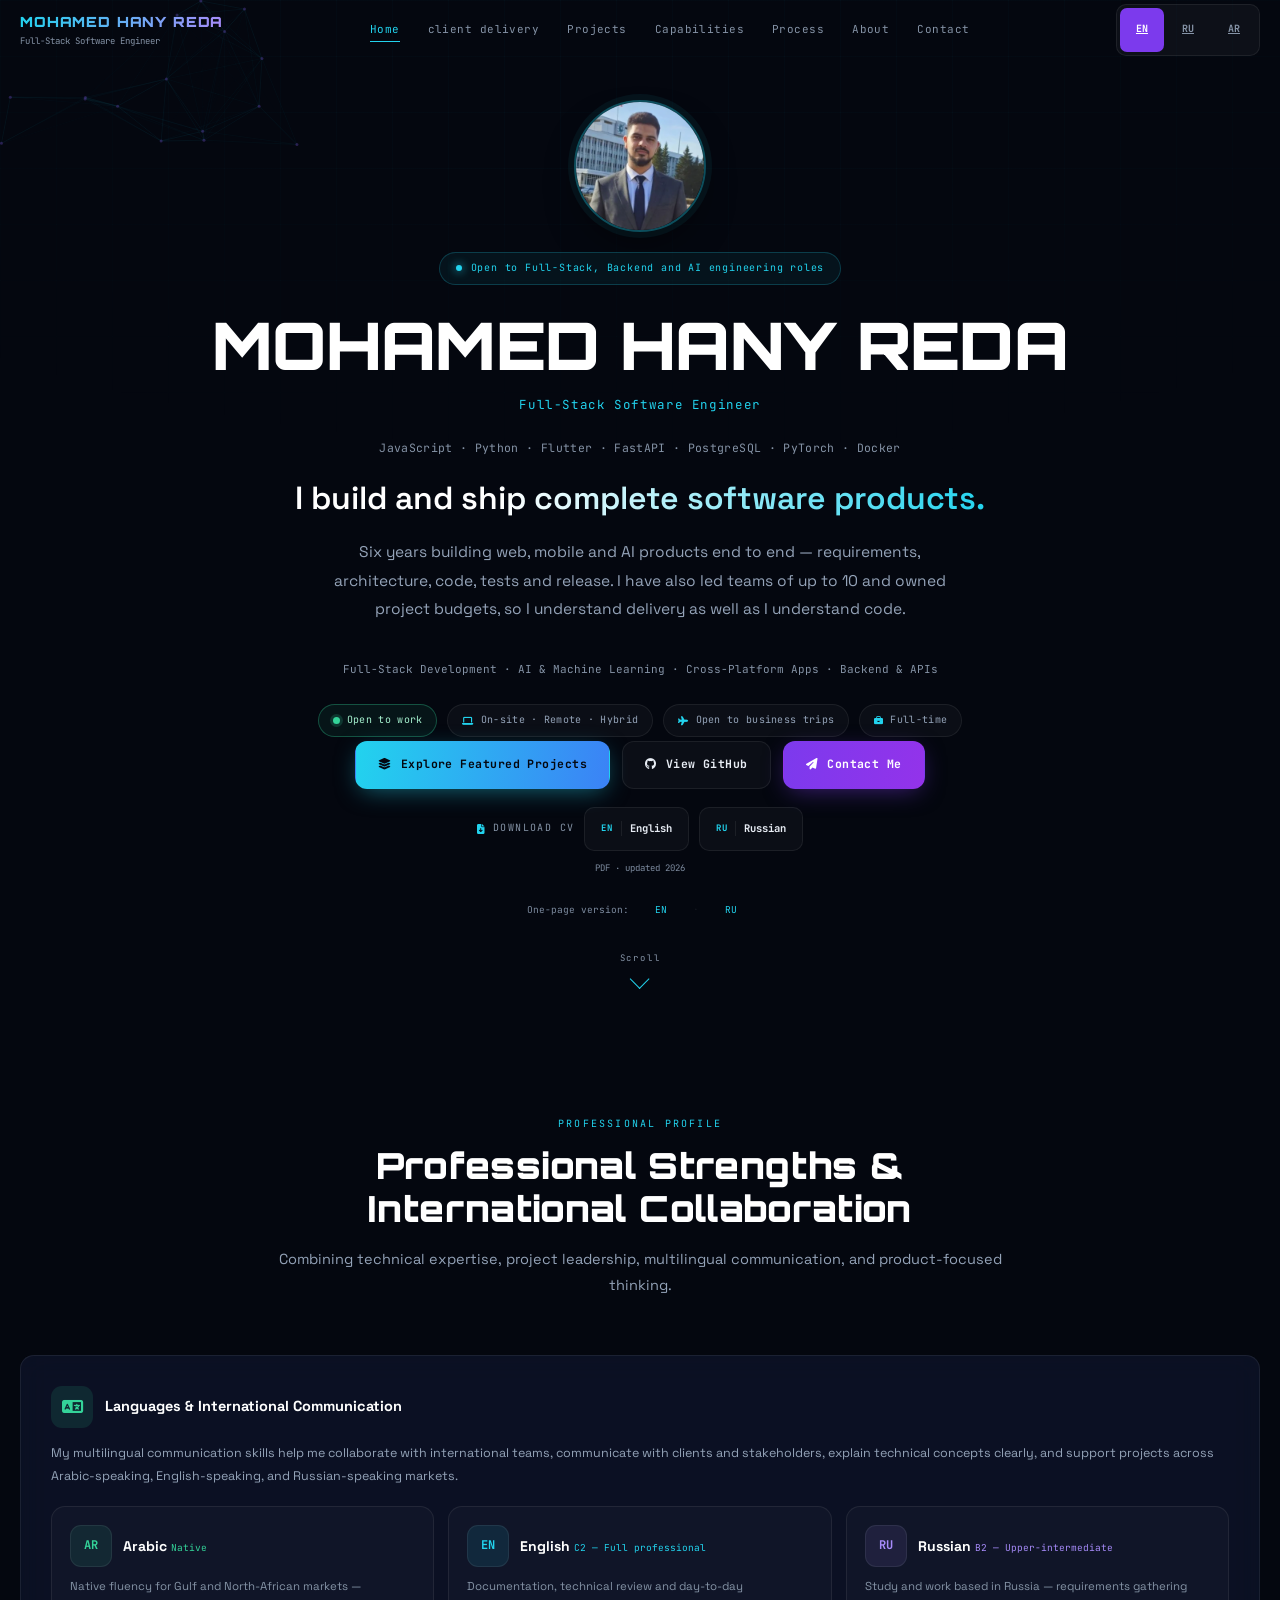
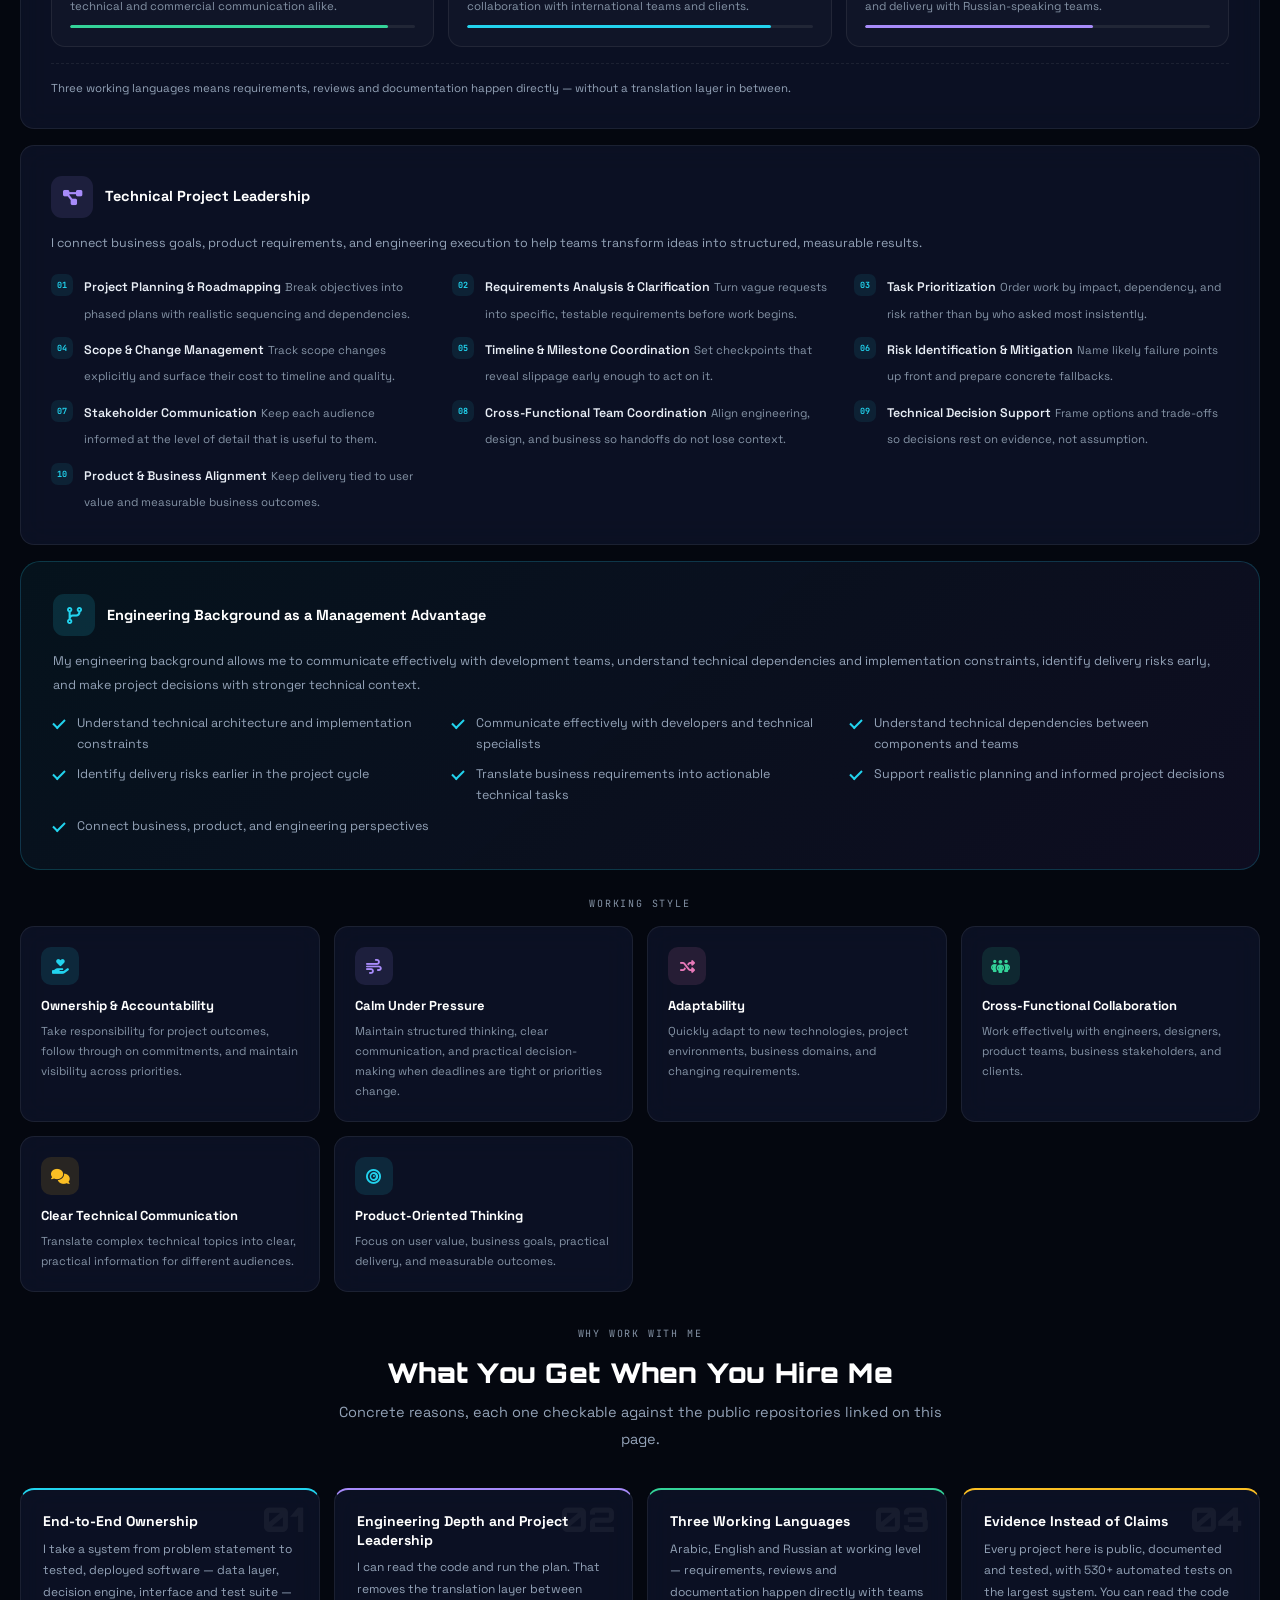
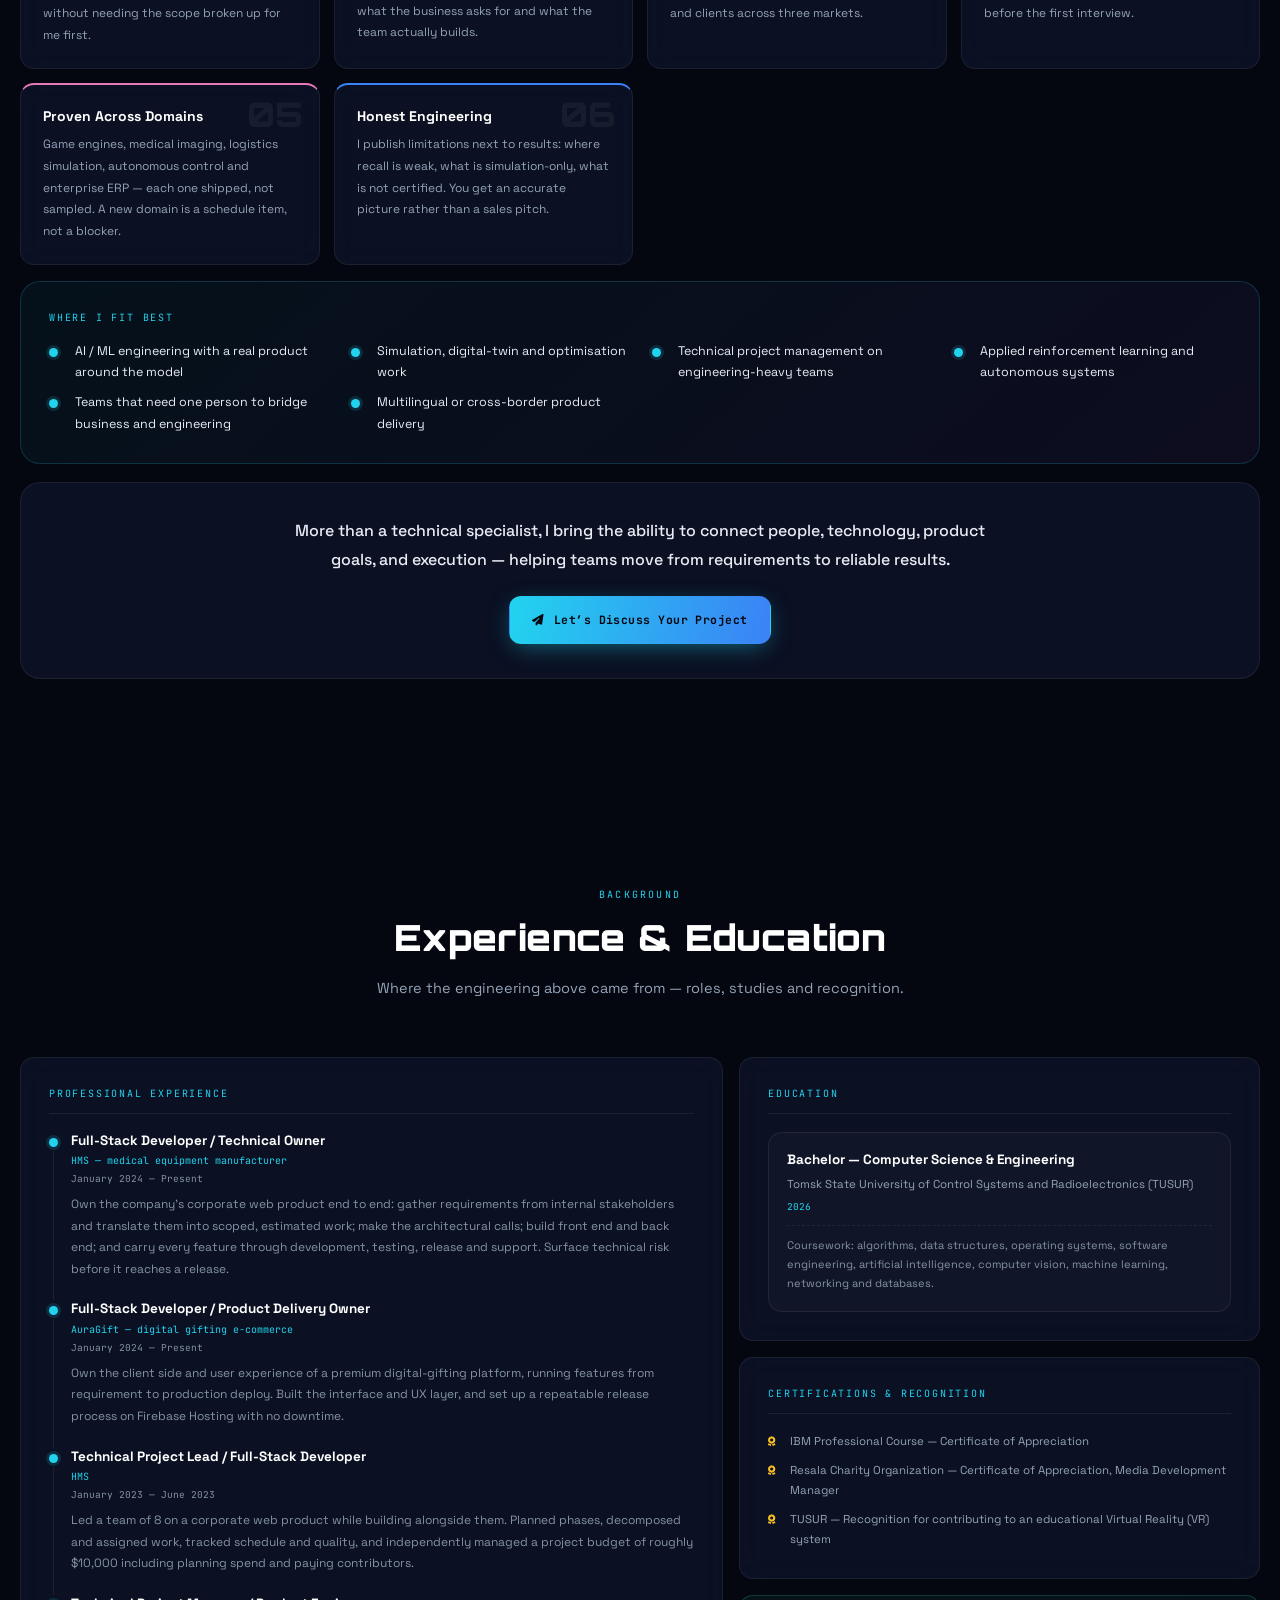
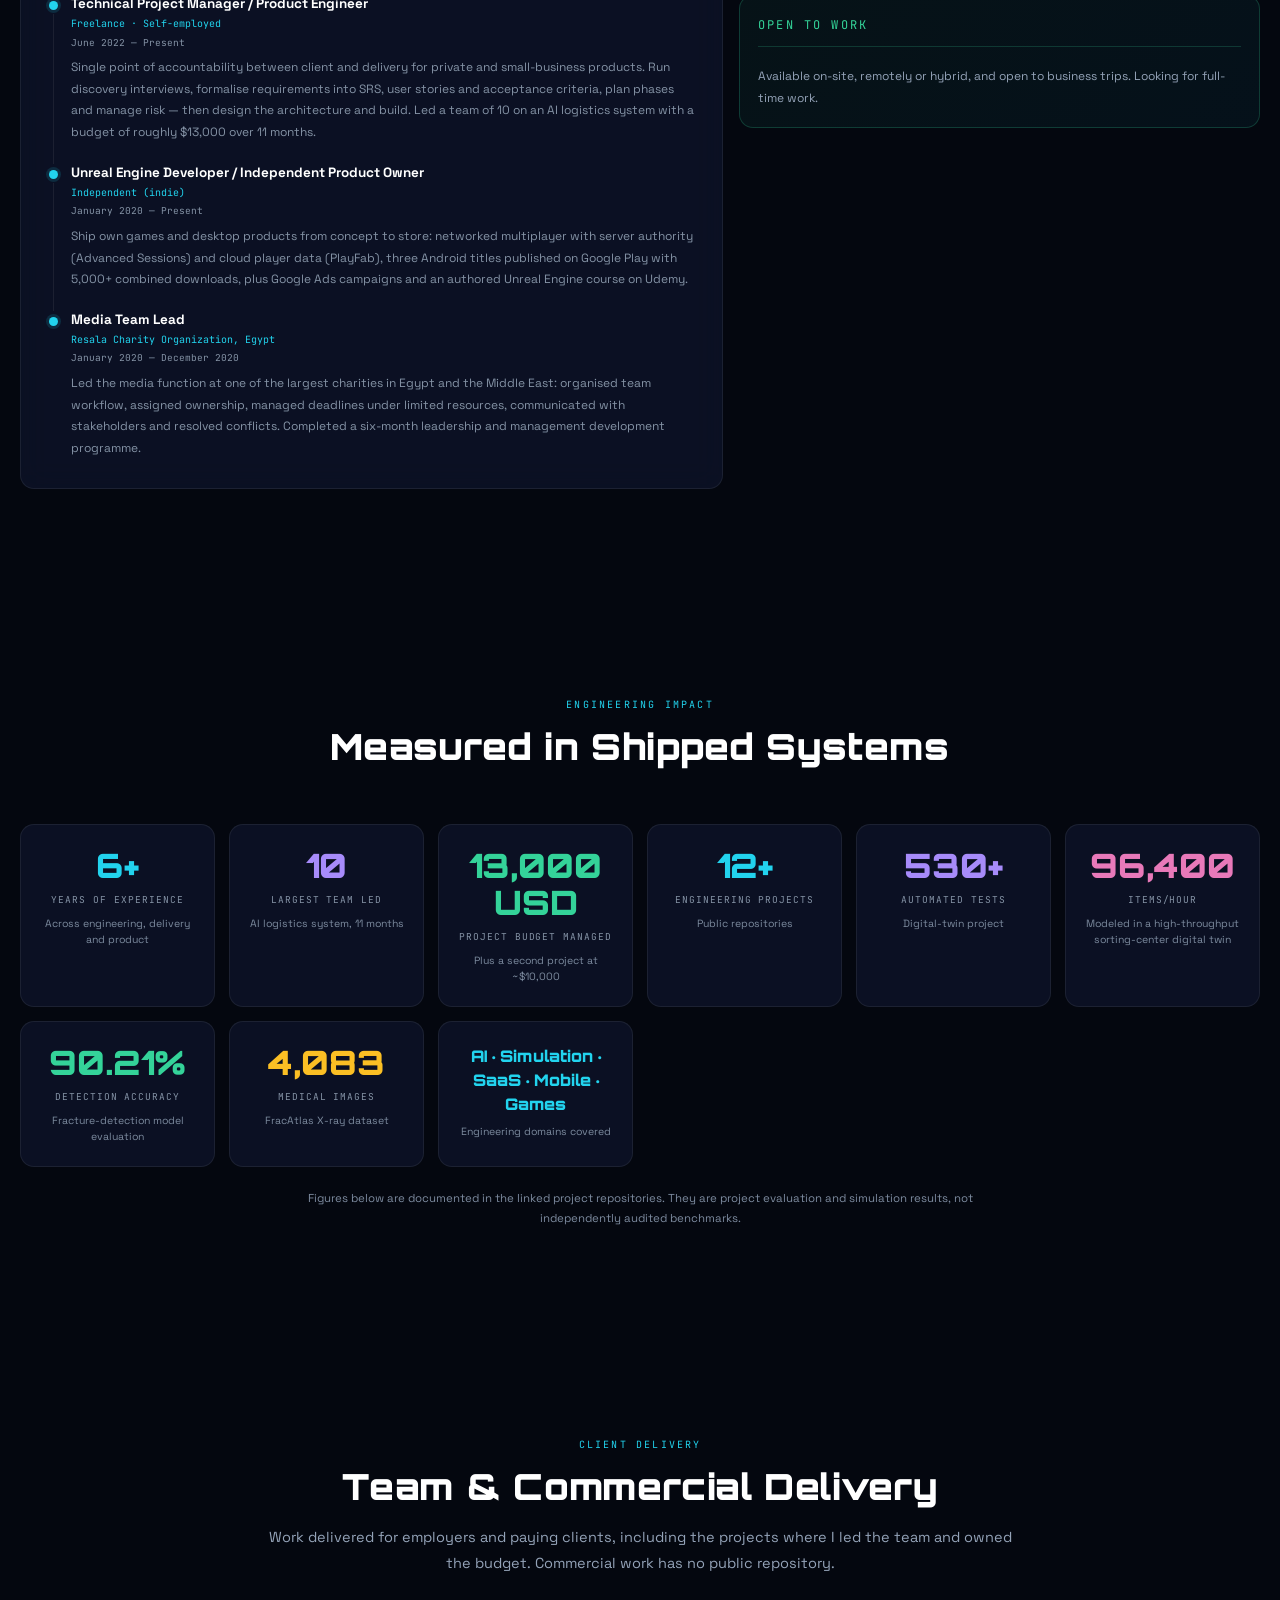
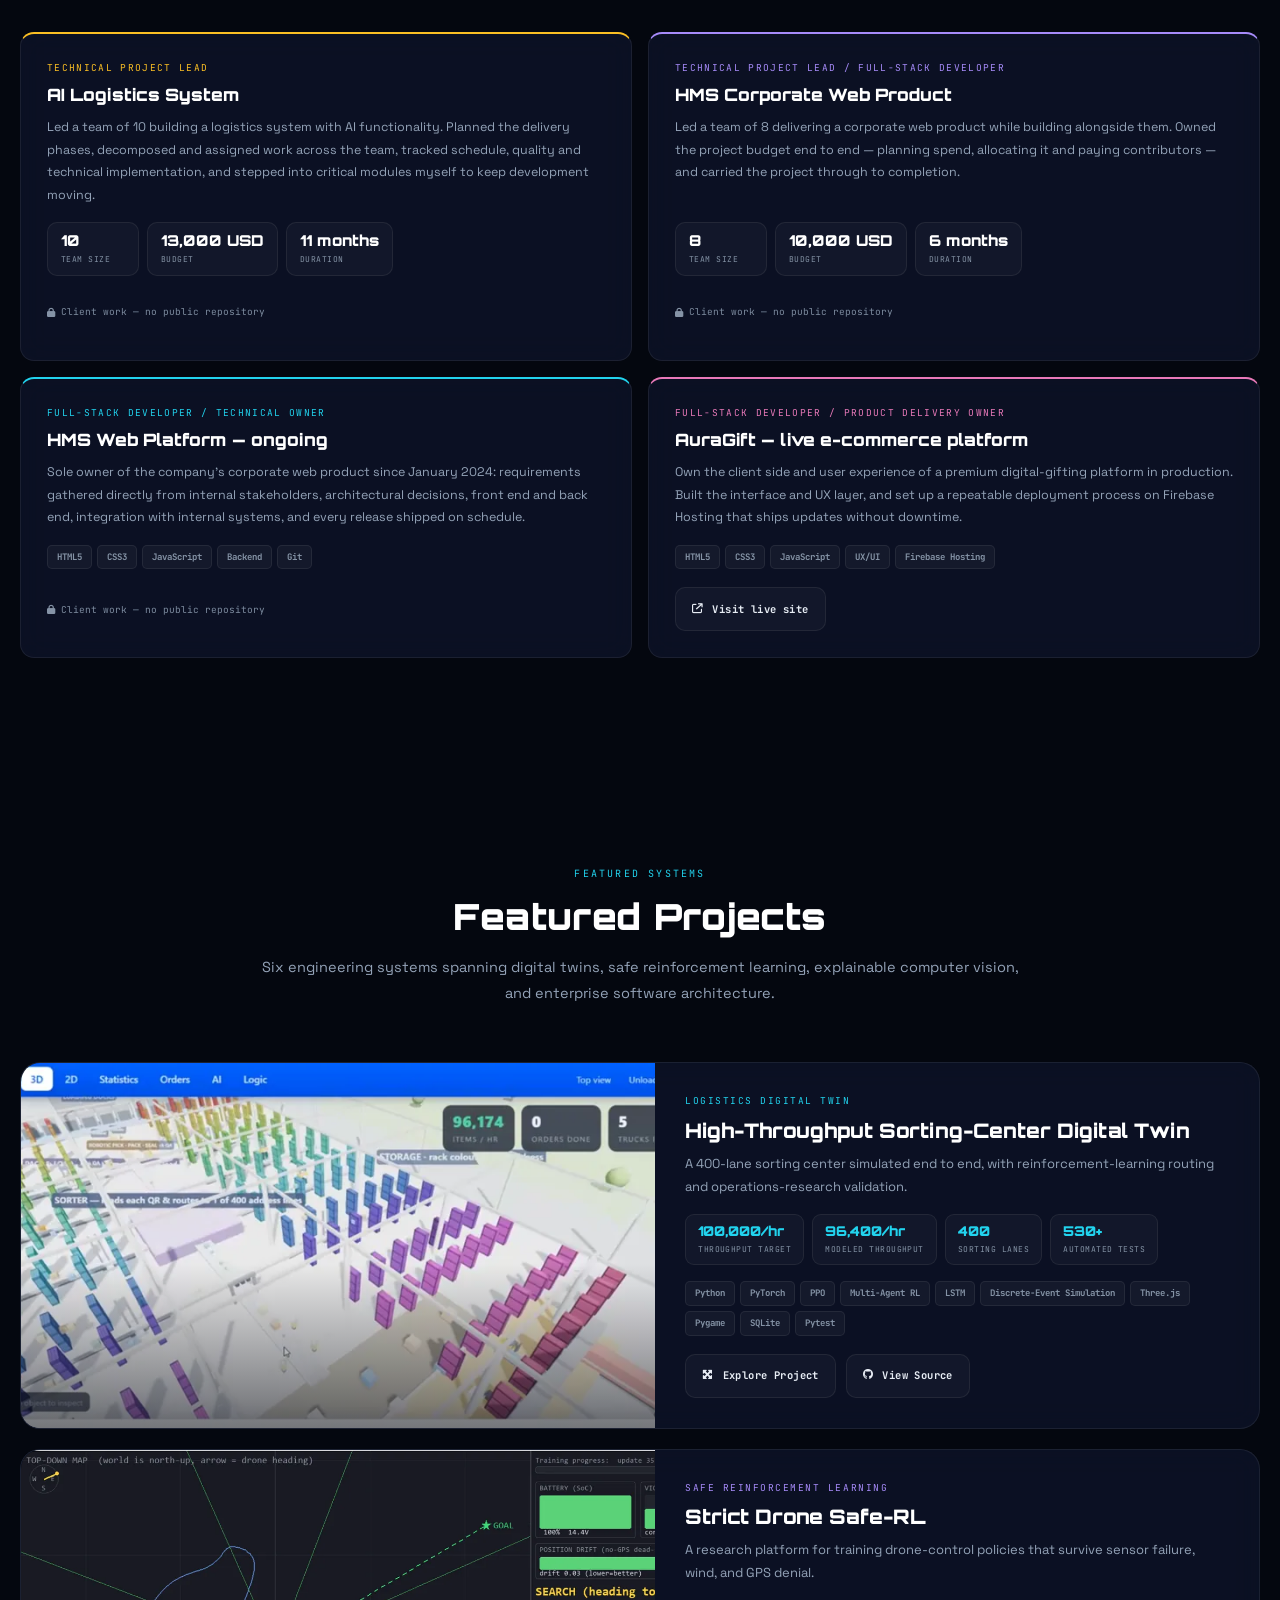
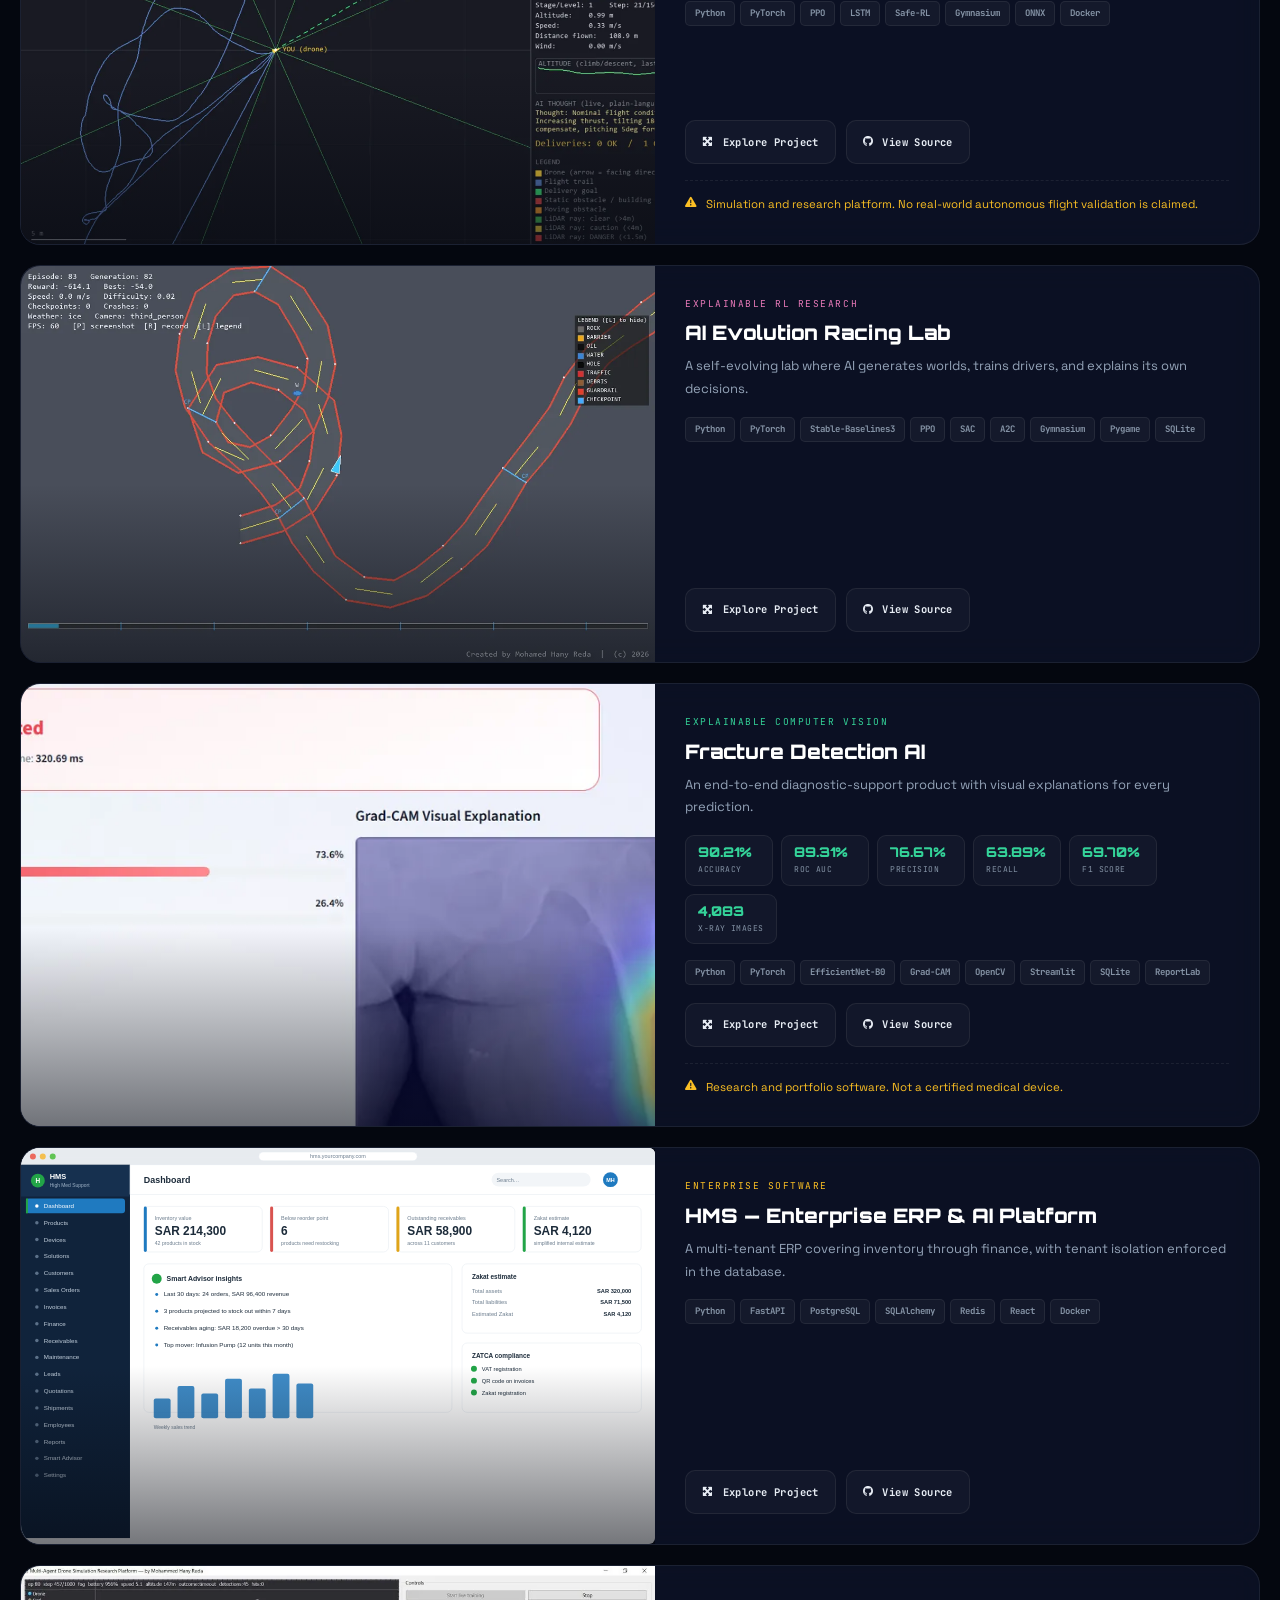
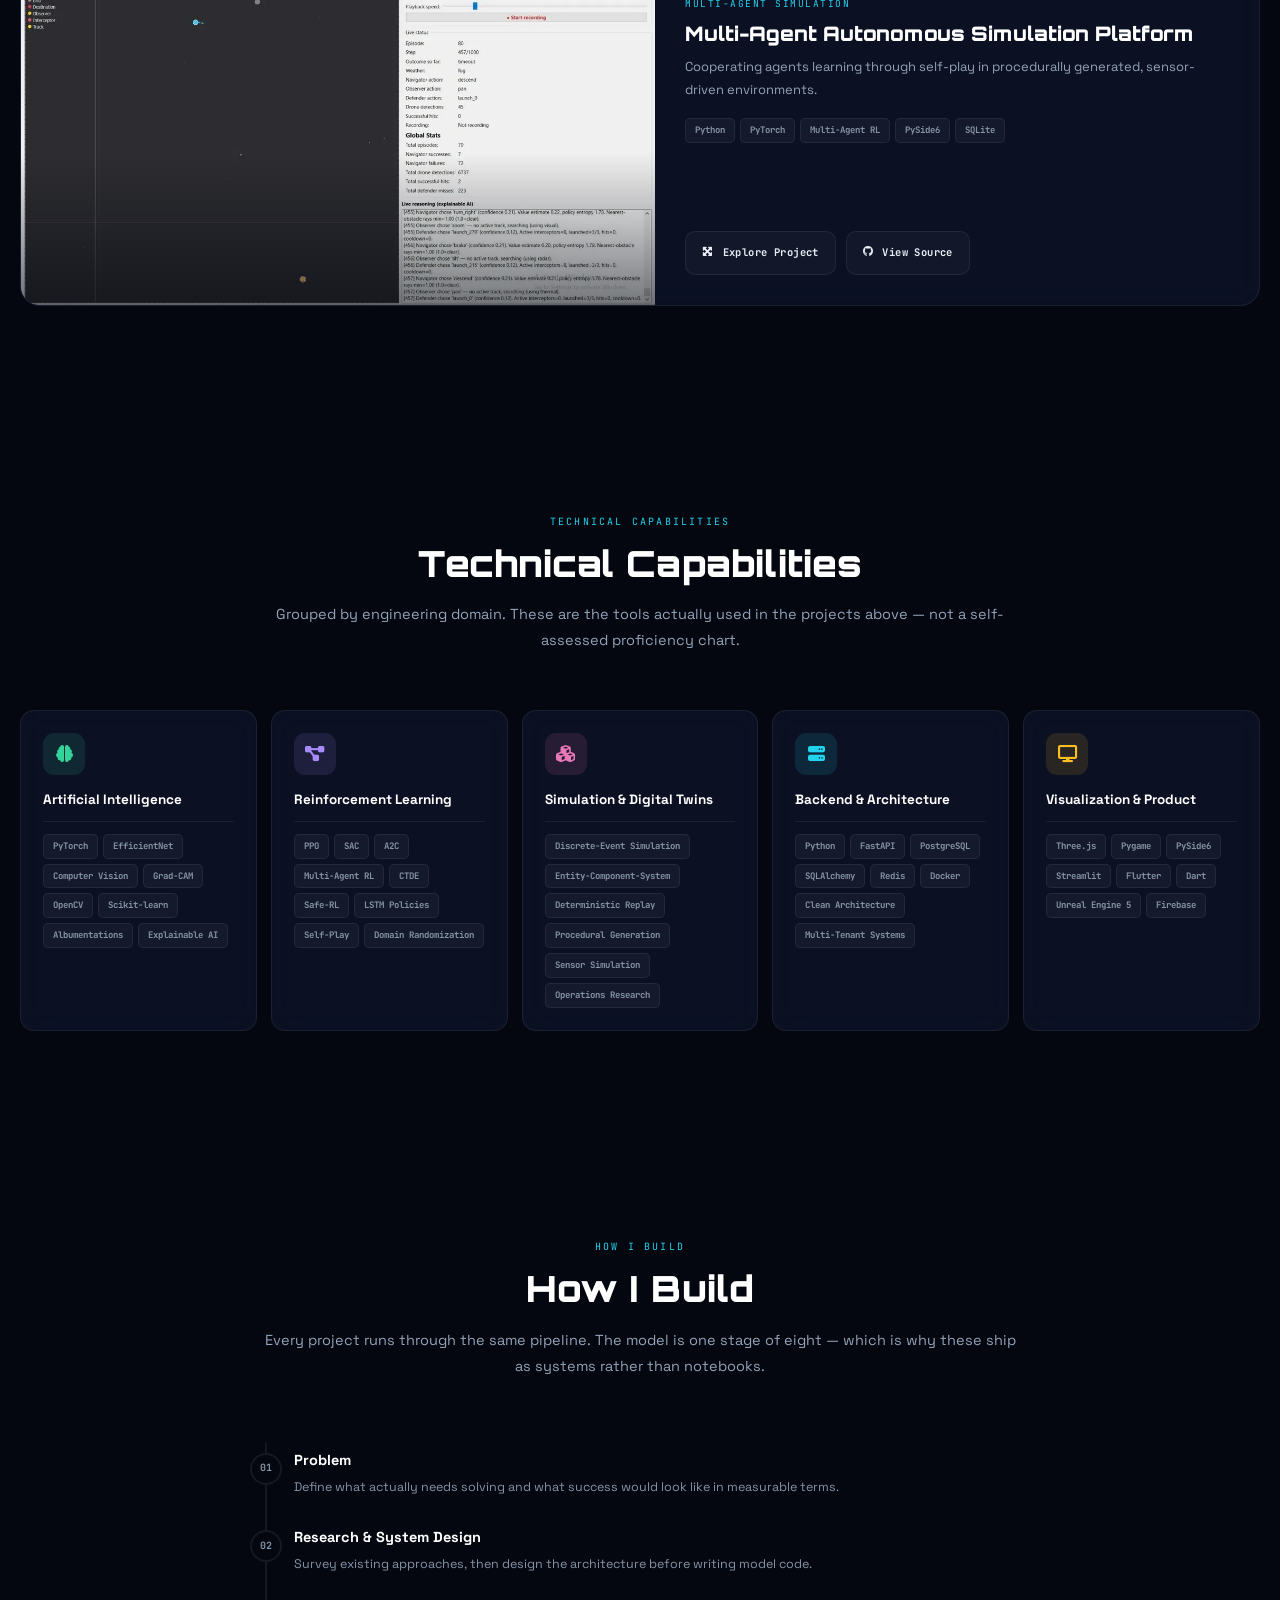
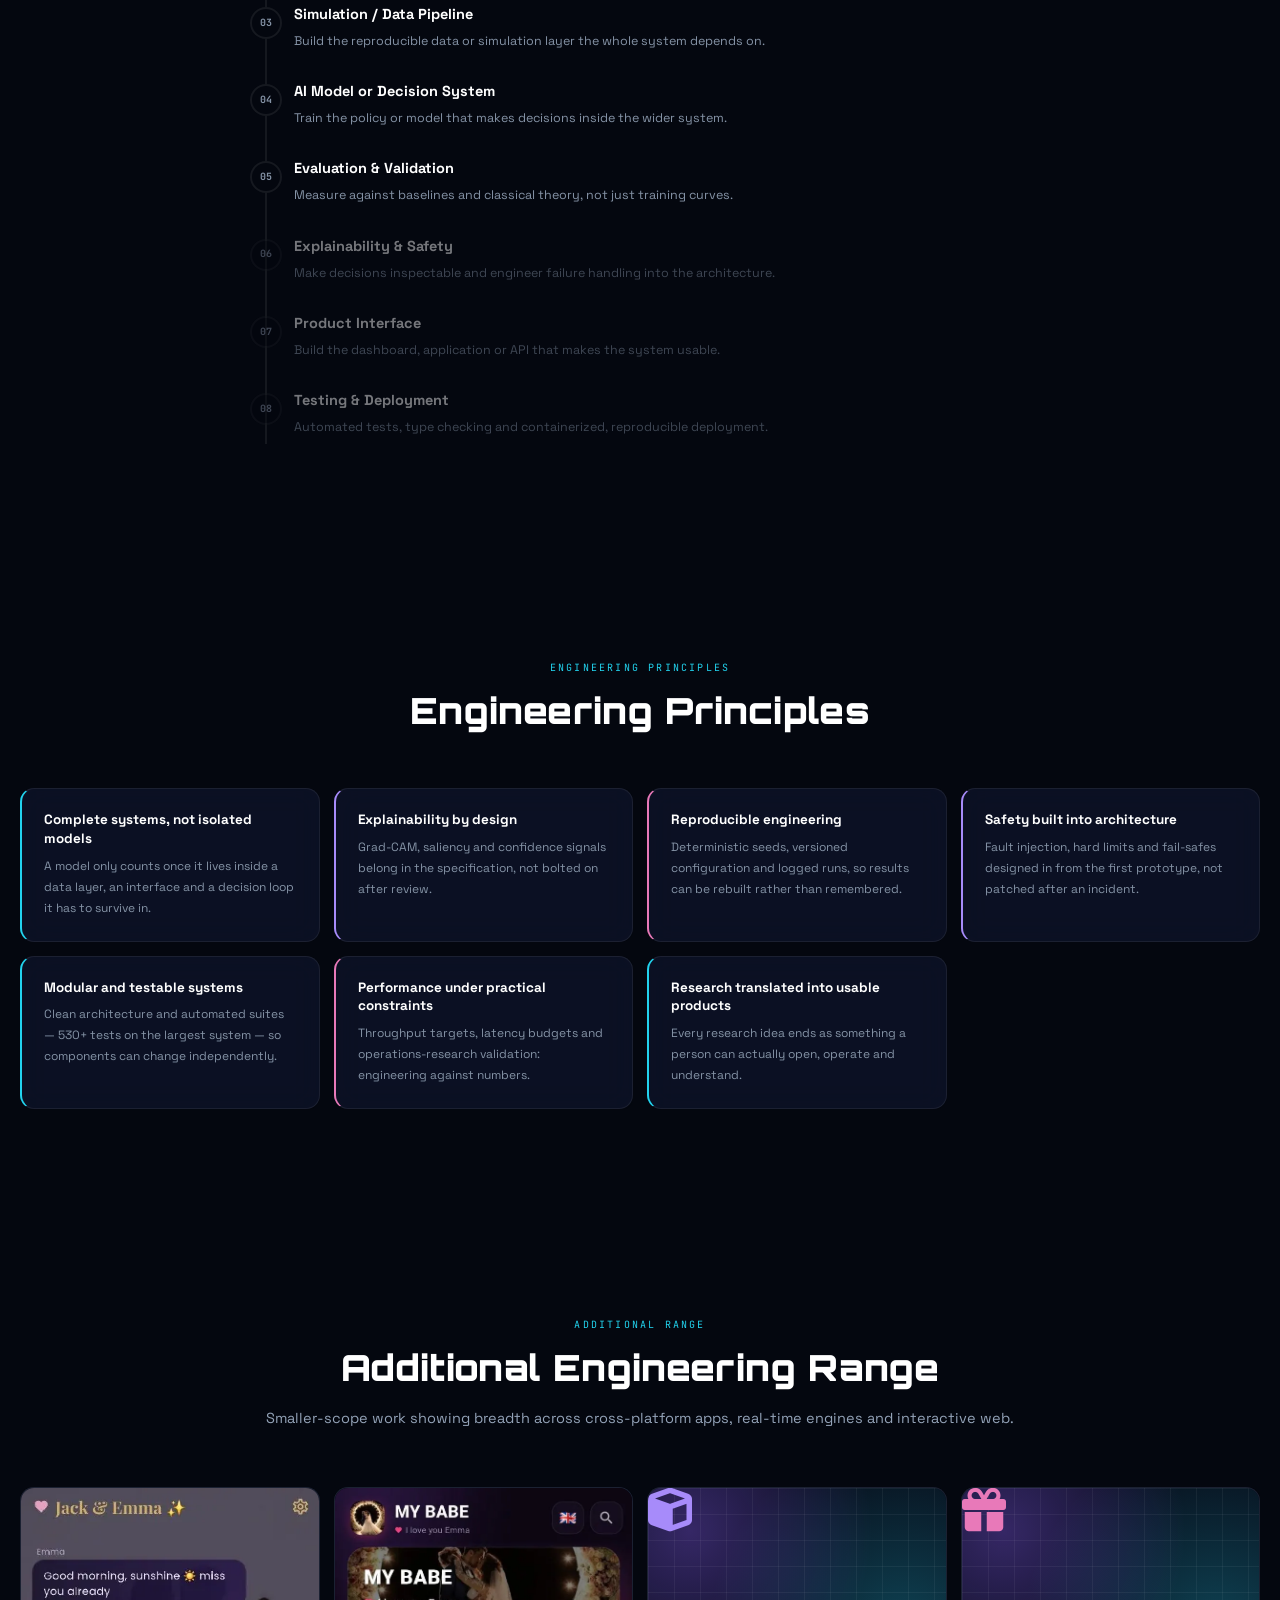
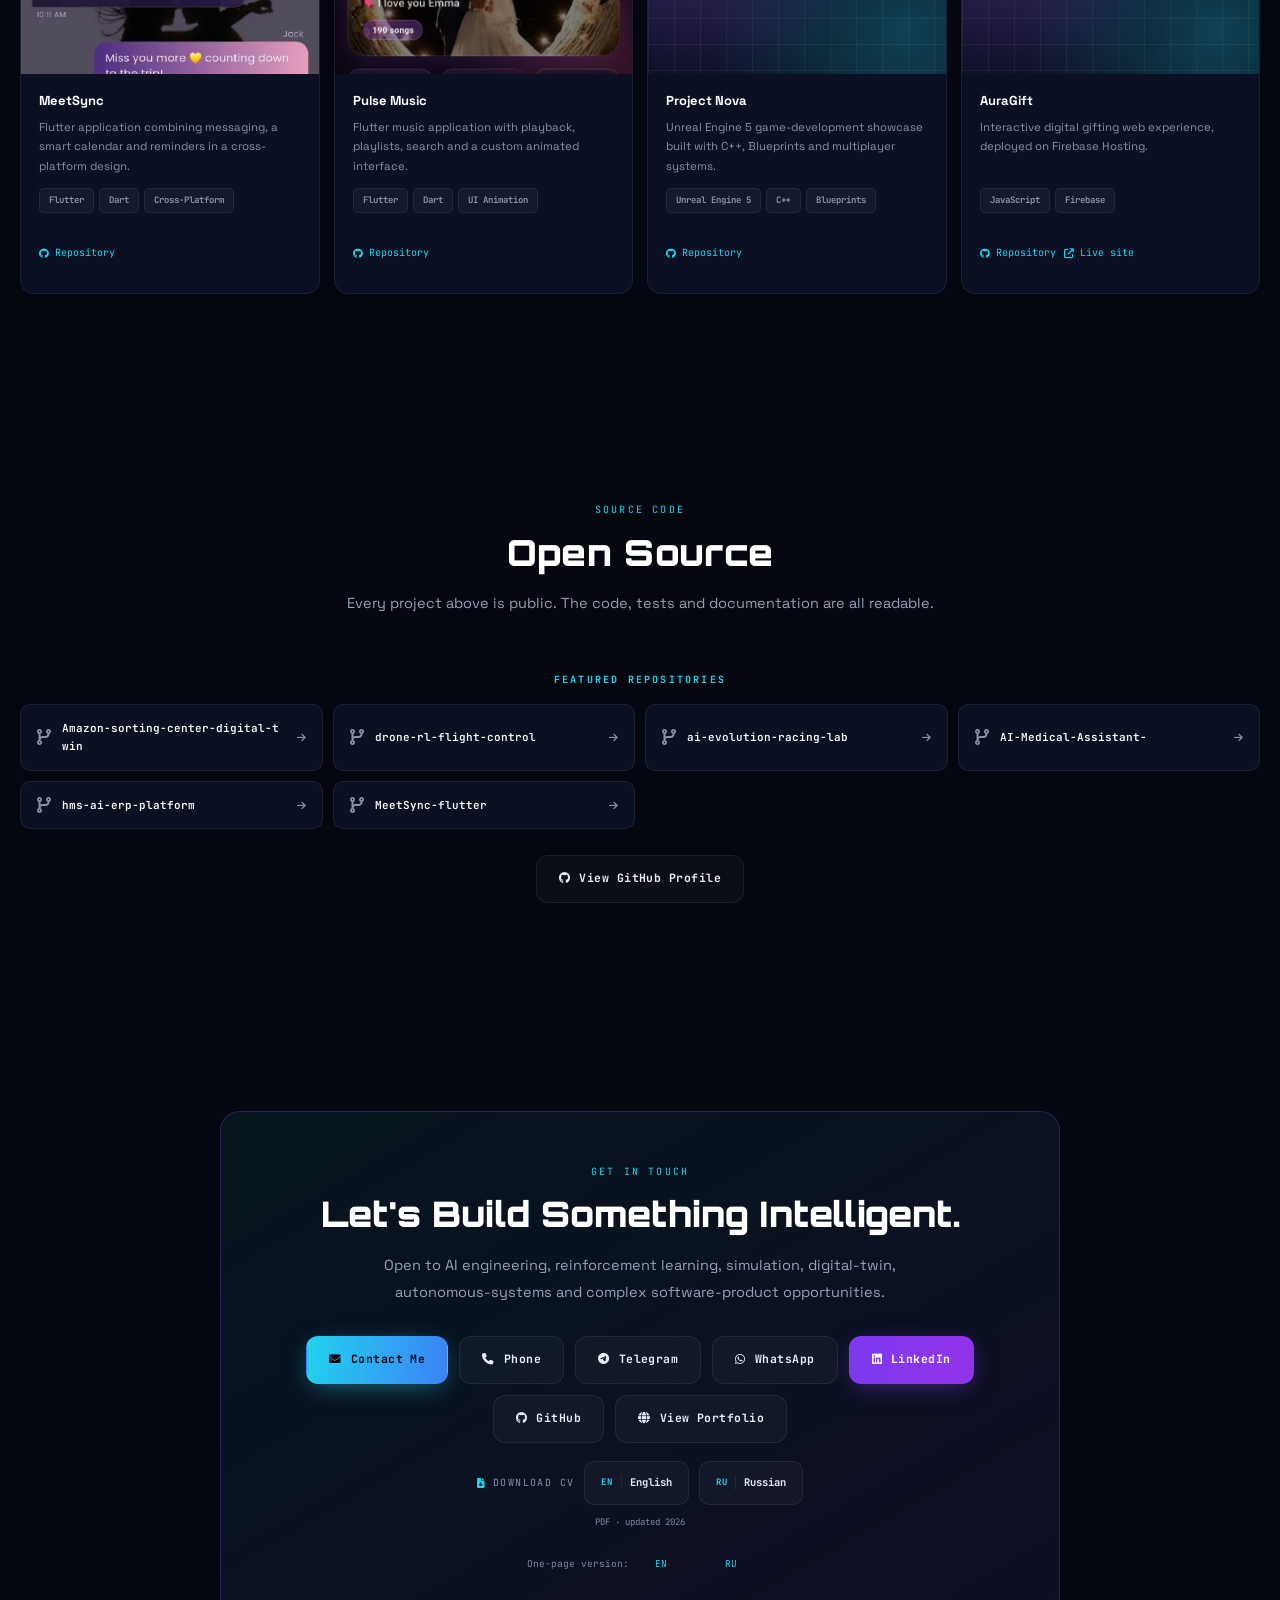
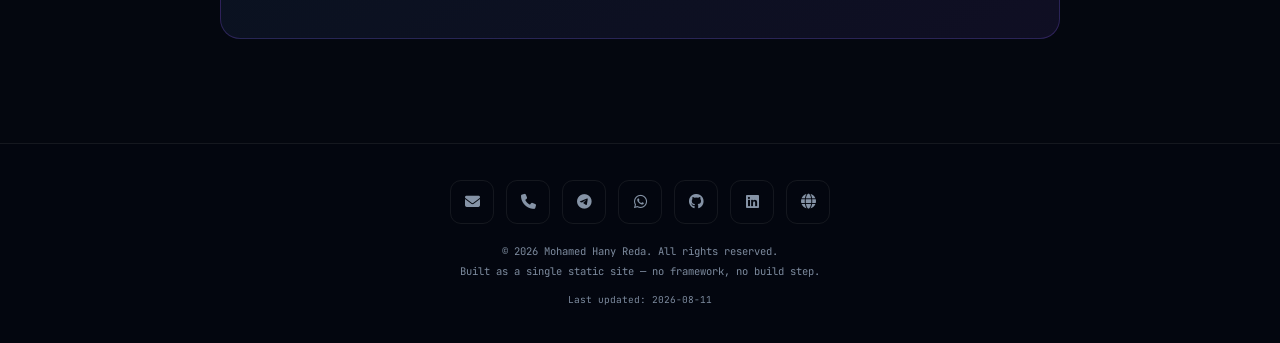
==== commit c5d4f767: "Reposition as Full-Stack Software Engineer The previous headline was "Technical IT Project Manager |" ====
--- a/index.html
+++ b/index.html
@@ -3,8 +3,8 @@
 <head>
 <meta charset="UTF-8">
 <meta name="viewport" content="width=device-width, initial-scale=1, viewport-fit=cover">
-<title>Mohamed Hany Reda | AI &amp; Software Engineer</title>
-<meta name="description" content="AI and Software Engineer specializing in reinforcement learning, simulation, digital twins, autonomous systems, explainable AI, and production software architecture.">
+<title>Mohamed Hany Reda | Full-Stack Software Engineer</title>
+<meta name="description" content="Full-Stack Software Engineer with 6+ years building web, mobile and AI products end to end — JavaScript, Python, Flutter, FastAPI, PostgreSQL and PyTorch. Has led teams of up to 10.">
 <meta name="author" content="Mohamed Hany Reda">
 <link rel="canonical" href="https://hany15.github.io/Hany-Reda-Portfolio/">
 
@@ -16,19 +16,19 @@
 <meta property="og:locale:alternate" content="ar_SA">
 <meta property="og:type" content="website">
 <meta property="og:url" content="https://hany15.github.io/Hany-Reda-Portfolio/">
-<meta property="og:title" content="Mohamed Hany Reda | AI &amp; Software Engineer">
-<meta property="og:description" content="AI and Software Engineer specializing in reinforcement learning, simulation, digital twins, autonomous systems, explainable AI, and production software architecture.">
+<meta property="og:title" content="Mohamed Hany Reda | Full-Stack Software Engineer">
+<meta property="og:description" content="Full-Stack Software Engineer with 6+ years building web, mobile and AI products end to end — JavaScript, Python, Flutter, FastAPI, PostgreSQL and PyTorch. Has led teams of up to 10.">
 <meta property="og:image" content="https://hany15.github.io/Hany-Reda-Portfolio/assets/img/og-en.png">
 <meta property="og:image:width" content="1200">
 <meta property="og:image:height" content="630">
 <meta property="og:image:alt" content="Portrait of Mohamed Hany Reda">
 <meta property="og:locale" content="en_US">
 <meta name="twitter:card" content="summary_large_image">
-<meta name="twitter:title" content="Mohamed Hany Reda | AI &amp; Software Engineer">
-<meta name="twitter:description" content="AI and Software Engineer specializing in reinforcement learning, simulation, digital twins, autonomous systems, explainable AI, and production software architecture.">
+<meta name="twitter:title" content="Mohamed Hany Reda | Full-Stack Software Engineer">
+<meta name="twitter:description" content="Full-Stack Software Engineer with 6+ years building web, mobile and AI products end to end — JavaScript, Python, Flutter, FastAPI, PostgreSQL and PyTorch. Has led teams of up to 10.">
 <meta name="twitter:image" content="https://hany15.github.io/Hany-Reda-Portfolio/assets/img/og-en.png">
 <meta name="theme-color" content="#04070f">
-<script type="application/ld+json" id="jsonld">[{"@context":"https://schema.org","@type":"Person","@id":"https://hany15.github.io/Hany-Reda-Portfolio/#person","name":"Mohamed Hany Reda","alternateName":["Мохамед Хани Реда","محمد هاني رضا"],"jobTitle":"Technical IT Project Manager | Software Engineer | AI & Digital Products","description":"AI and Software Engineer specializing in reinforcement learning, simulation, digital twins, autonomous systems, explainable AI, and production software architecture.","url":"https://hany15.github.io/Hany-Reda-Portfolio/","image":"https://hany15.github.io/Hany-Reda-Portfolio/assets/img/profile-640.webp","email":"mailto:developeractionobject@gmail.com","alumniOf":{"@type":"CollegeOrUniversity","name":"Tomsk State University of Control Systems and Radioelectronics (TUSUR)"},"knowsLanguage":[{"@type":"Language","name":"Arabic"},{"@type":"Language","name":"English"},{"@type":"Language","name":"Russian"}],"knowsAbout":["Reinforcement Learning","Digital Twins","Discrete-Event Simulation","Autonomous Systems","Explainable AI","Computer Vision","Software Architecture","Technical Project Management","Multi-Agent Systems","PyTorch","FastAPI","PostgreSQL"],"telephone":"+79969382354","contactPoint":[{"@type":"ContactPoint","contactType":"sales","telephone":"+79969382354","url":"https://wa.me/79969382354","availableLanguage":["Arabic","English","Russian"]},{"@type":"ContactPoint","contactType":"customer support","url":"https://t.me/Hany_230","availableLanguage":["Arabic","English","Russian"]}],"sameAs":["https://github.com/Hany15","https://www.linkedin.com/in/hany-reda-854667417","https://t.me/Hany_230"]},{"@context":"https://schema.org","@type":"WebSite","@id":"https://hany15.github.io/Hany-Reda-Portfolio/#website","url":"https://hany15.github.io/Hany-Reda-Portfolio/","name":"Mohamed Hany Reda | AI & Software Engineer","description":"AI and Software Engineer specializing in reinforcement learning, simulation, digital twins, autonomous systems, explainable AI, and production software architecture.","inLanguage":"en","author":{"@id":"https://hany15.github.io/Hany-Reda-Portfolio/#person"}},{"@context":"https://schema.org","@type":"ProfilePage","@id":"https://hany15.github.io/Hany-Reda-Portfolio/#profile","url":"https://hany15.github.io/Hany-Reda-Portfolio/","inLanguage":"en","mainEntity":{"@id":"https://hany15.github.io/Hany-Reda-Portfolio/#person"},"isPartOf":{"@id":"https://hany15.github.io/Hany-Reda-Portfolio/#website"}}]</script>
+<script type="application/ld+json" id="jsonld">[{"@context":"https://schema.org","@type":"Person","@id":"https://hany15.github.io/Hany-Reda-Portfolio/#person","name":"Mohamed Hany Reda","alternateName":["Мохамед Хани Реда","محمد هاني رضا"],"jobTitle":"Full-Stack Software Engineer","description":"Full-Stack Software Engineer with 6+ years building web, mobile and AI products end to end — JavaScript, Python, Flutter, FastAPI, PostgreSQL and PyTorch. Has led teams of up to 10.","url":"https://hany15.github.io/Hany-Reda-Portfolio/","image":"https://hany15.github.io/Hany-Reda-Portfolio/assets/img/profile-640.webp","email":"mailto:developeractionobject@gmail.com","alumniOf":{"@type":"CollegeOrUniversity","name":"Tomsk State University of Control Systems and Radioelectronics (TUSUR)"},"knowsLanguage":[{"@type":"Language","name":"Arabic"},{"@type":"Language","name":"English"},{"@type":"Language","name":"Russian"}],"knowsAbout":["Reinforcement Learning","Digital Twins","Discrete-Event Simulation","Autonomous Systems","Explainable AI","Computer Vision","Software Architecture","Technical Project Management","Multi-Agent Systems","PyTorch","FastAPI","PostgreSQL"],"telephone":"+79969382354","contactPoint":[{"@type":"ContactPoint","contactType":"sales","telephone":"+79969382354","url":"https://wa.me/79969382354","availableLanguage":["Arabic","English","Russian"]},{"@type":"ContactPoint","contactType":"customer support","url":"https://t.me/Hany_230","availableLanguage":["Arabic","English","Russian"]}],"sameAs":["https://github.com/Hany15","https://www.linkedin.com/in/hany-reda-854667417","https://t.me/Hany_230"]},{"@context":"https://schema.org","@type":"WebSite","@id":"https://hany15.github.io/Hany-Reda-Portfolio/#website","url":"https://hany15.github.io/Hany-Reda-Portfolio/","name":"Mohamed Hany Reda | Full-Stack Software Engineer","description":"Full-Stack Software Engineer with 6+ years building web, mobile and AI products end to end — JavaScript, Python, Flutter, FastAPI, PostgreSQL and PyTorch. Has led teams of up to 10.","inLanguage":"en","author":{"@id":"https://hany15.github.io/Hany-Reda-Portfolio/#person"}},{"@context":"https://schema.org","@type":"ProfilePage","@id":"https://hany15.github.io/Hany-Reda-Portfolio/#profile","url":"https://hany15.github.io/Hany-Reda-Portfolio/","inLanguage":"en","mainEntity":{"@id":"https://hany15.github.io/Hany-Reda-Portfolio/#person"},"isPartOf":{"@id":"https://hany15.github.io/Hany-Reda-Portfolio/#website"}}]</script>
 
 <script async src="https://www.googletagmanager.com/gtag/js?id=G-1WG4306FK6"></script>
 <script>
@@ -42,7 +42,7 @@
 <link rel="preconnect" href="https://fonts.gstatic.com" crossorigin>
 <link href="https://fonts.googleapis.com/css2?family=Space+Grotesk:wght@300;400;500;600;700&family=Orbitron:wght@700;900&family=JetBrains+Mono:wght@400;700&display=swap" rel="stylesheet">
 <link rel="stylesheet" href="https://cdnjs.cloudflare.com/ajax/libs/font-awesome/6.4.0/css/all.min.css">
-<link rel="stylesheet" href="assets/css/main.css?v=4ebae11d">
+<link rel="stylesheet" href="assets/css/main.css?v=09c6f1a6">
 </head>
 <body>
 
@@ -56,7 +56,7 @@
   <div class="nav-inner">
     <a class="brand" href="#hero">
       <span class="brand-name">MOHAMED HANY REDA</span>
-      <span class="brand-role" data-i18n="role.full">Technical IT Project Manager | Software Engineer | AI &amp; Digital Products</span>
+      <span class="brand-role" data-i18n="role.full">Full-Stack Software Engineer</span>
     </a>
     <nav class="nav-links" aria-label="Primary">
       <a href="#hero" data-i18n="nav.home">Home</a>
@@ -95,12 +95,13 @@
        srcset="assets/img/profile-320.webp 320w, assets/img/profile-640.webp 640w"
        sizes="132px" width="132" height="132" fetchpriority="high"
        data-i18n-attr="alt:photo.alt" alt="Portrait of Mohamed Hany Reda">
-  <p class="hero-badge"><i aria-hidden="true"></i><span data-i18n="hero.badge">Open to AI engineering &amp; applied RL roles</span></p>
+  <p class="hero-badge"><i aria-hidden="true"></i><span data-i18n="hero.badge">Open to Full-Stack, Backend and AI engineering roles</span></p>
   <h1 class="hero-name">MOHAMED HANY REDA</h1>
-  <p class="hero-role" data-i18n="role.full">Technical IT Project Manager | Software Engineer | AI &amp; Digital Products</p>
-  <p class="hero-headline" data-i18n="hero.headline">Engineering intelligent systems beyond the model.</p>
-  <p class="hero-support" data-i18n="hero.support">I build complete intelligent systems — from reinforcement-learning agents and digital twins to explainable AI products and production-ready software platforms.</p>
-  <p class="hero-spec" data-i18n="hero.spec">Reinforcement Learning · Simulation &amp; Digital Twins · Autonomous Systems · AI Products</p>
+  <p class="hero-role" data-i18n="role.full">Full-Stack Software Engineer</p>
+  <p class="hero-stack" data-i18n="role.stack">JavaScript · Python · Flutter · FastAPI · PostgreSQL · PyTorch · Docker</p>
+  <p class="hero-headline" data-i18n="hero.headline">I build and ship complete software products.</p>
+  <p class="hero-support" data-i18n="hero.support">Six years building web, mobile and AI products end to end — requirements, architecture, code, tests and release. I have also led teams of up to 10 and owned project budgets, so I understand delivery as well as I understand code.</p>
+  <p class="hero-spec" data-i18n="hero.spec">Full-Stack Development · AI &amp; Machine Learning · Cross-Platform Apps · Backend &amp; APIs</p>
   <div class="avail-strip">
     <span class="avail-chip live"><span class="avail-dot" aria-hidden="true"></span><span data-i18n="avail.status">Open to work</span></span>
     <span class="avail-chip"><i class="fa-solid fa-laptop" aria-hidden="true"></i><span data-i18n="avail.mode">On-site · Remote · Hybrid</span></span>
@@ -967,7 +968,7 @@
     <a href="https://hany15.github.io/Hany-Reda-Portfolio/" target="_blank" rel="noopener" data-i18n-attr="aria-label:contact.portfolio" aria-label="View Portfolio"><i class="fa-solid fa-globe" aria-hidden="true"></i></a>
   </div>
   <p class="foot-copy">&copy; 2026 Mohamed Hany Reda. <span data-i18n="footer.rights">All rights reserved.</span><br><span data-i18n="footer.built">Built as a single static site — no framework, no build step.</span></p>
-  <p class="foot-updated"><span data-i18n="footer.updated">Last updated</span>: <time datetime="2026-08-09">2026-08-09</time></p>
+  <p class="foot-updated"><span data-i18n="footer.updated">Last updated</span>: <time datetime="2026-08-11">2026-08-11</time></p>
 </footer>
 
 <!-- ═══ PROJECT MODAL ═══ -->
@@ -975,7 +976,7 @@
   <div class="modal" id="modal" role="dialog" aria-modal="true" aria-labelledby="modal-title"></div>
 </div>
 
-<script src="assets/js/i18n.js?v=1205b0e8"></script>
+<script src="assets/js/i18n.js?v=676f64e9"></script>
 <script src="assets/js/main.js?v=619307e3"></script>
 </body>
 </html>
--- a/assets/css/main.css
+++ b/assets/css/main.css
@@ -835,3 +835,11 @@
 }
 .cv-onepage a:hover{text-decoration:underline;}
 .cv-onepage .sep{color:var(--border);}
+
+/* stack line directly under the hero role — the concrete keywords a
+   recruiter scans for, kept separate from the role itself */
+.hero-stack{
+  font-family:var(--mono);font-size:clamp(9.5px,1.7vw,11.5px);
+  color:var(--muted);letter-spacing:.03em;margin-bottom:18px;
+  max-width:760px;line-height:1.9;
+}
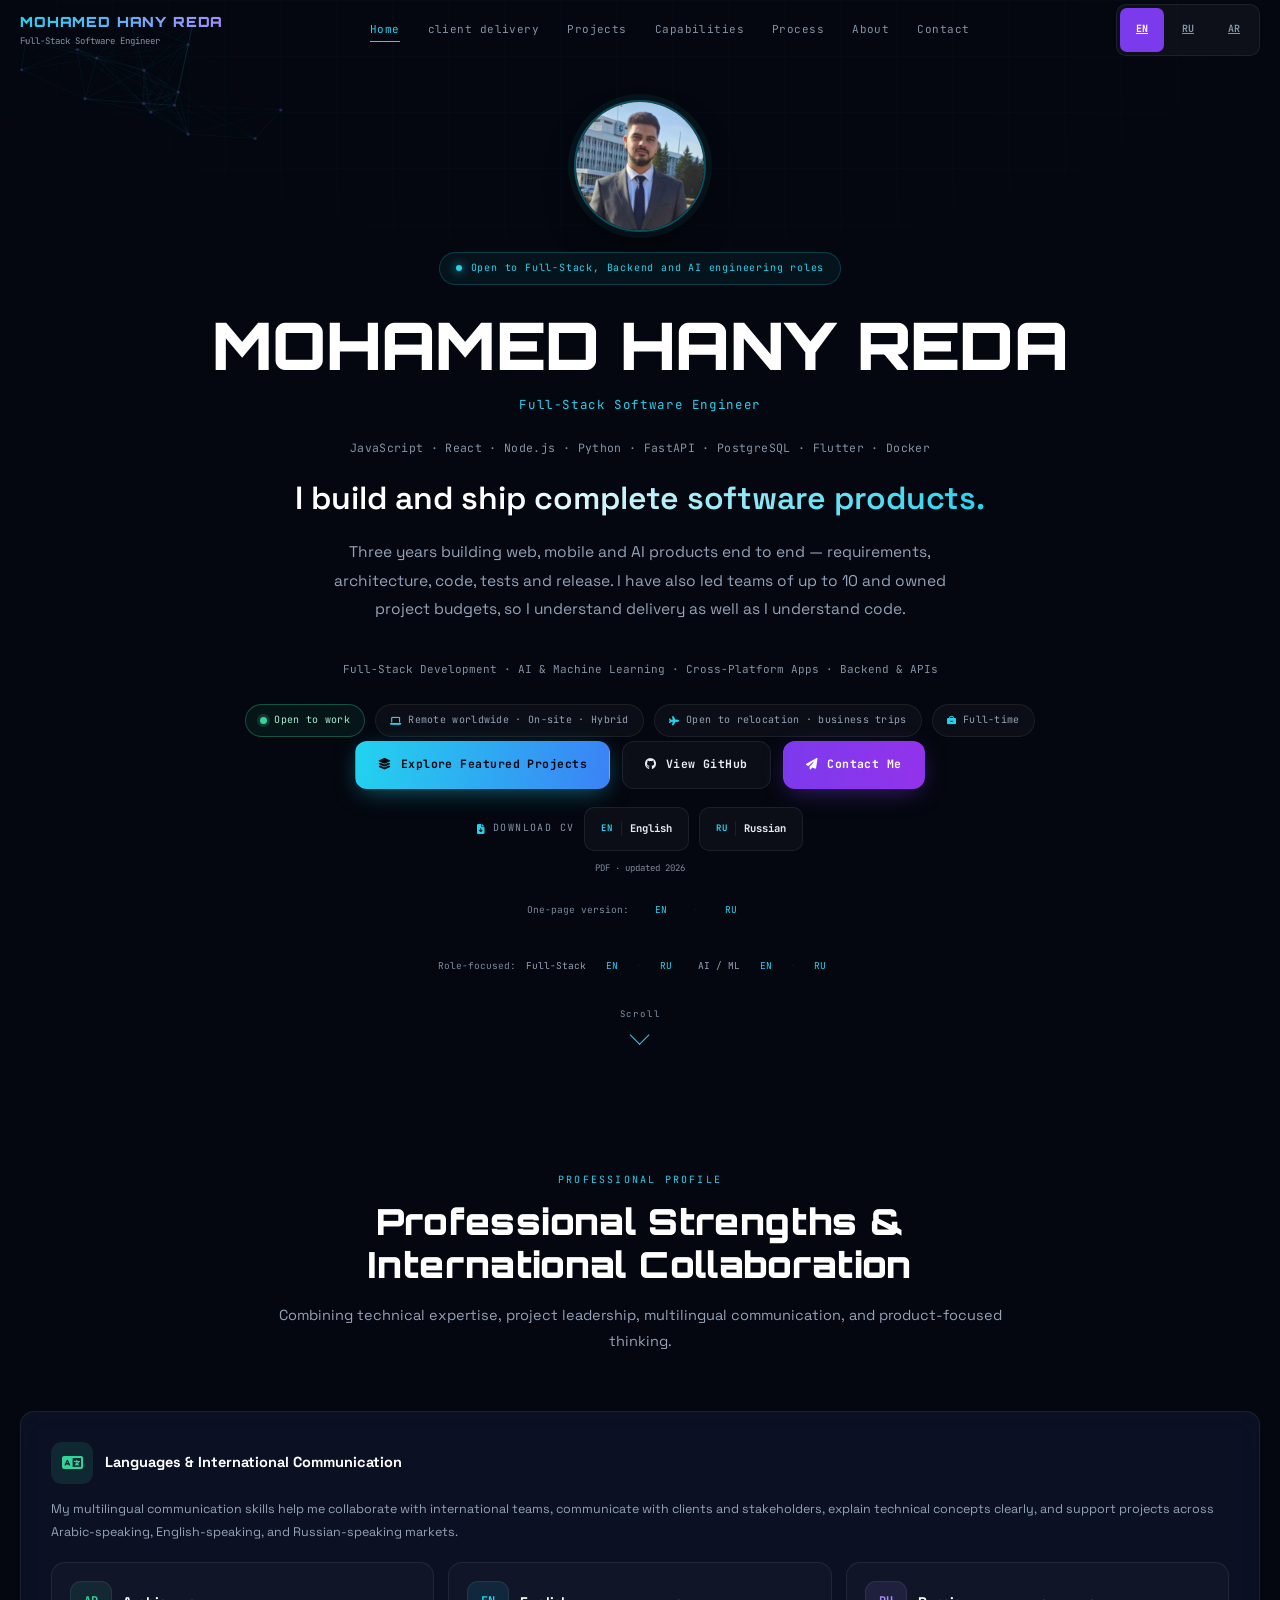
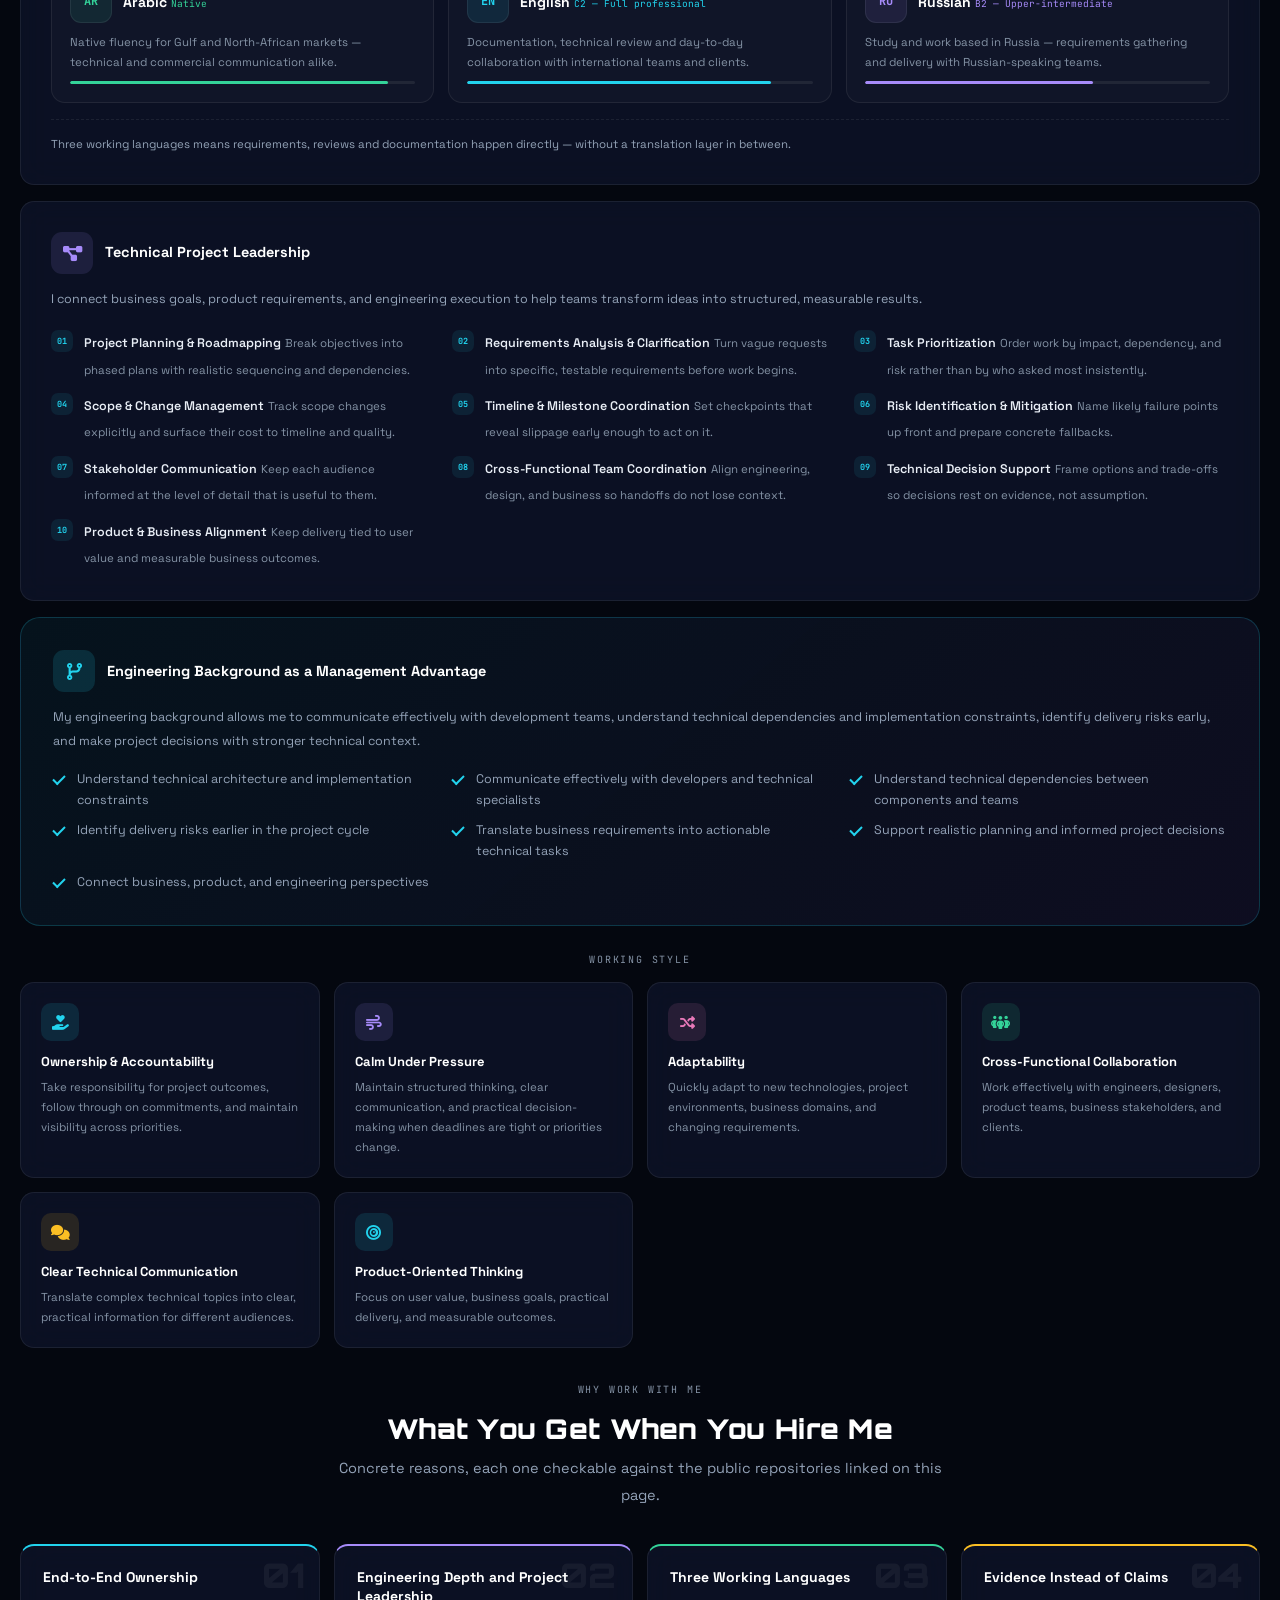
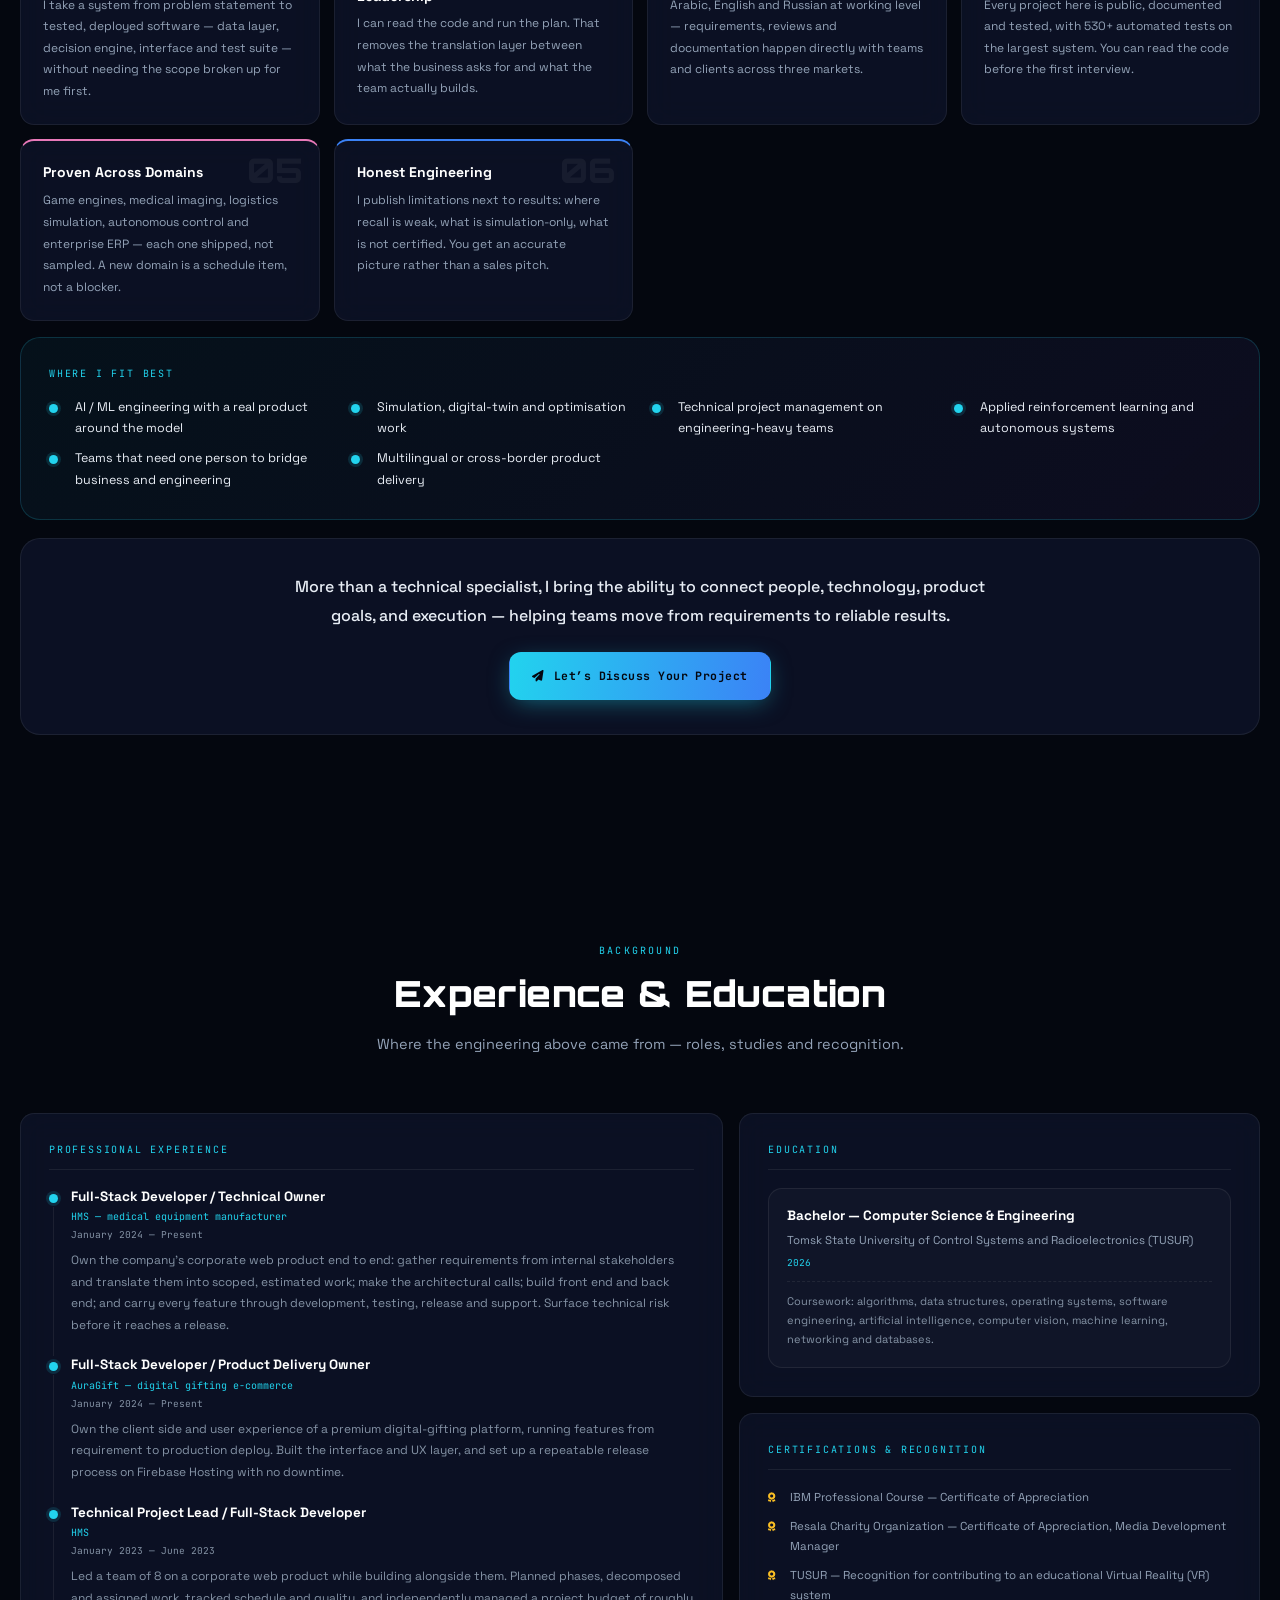
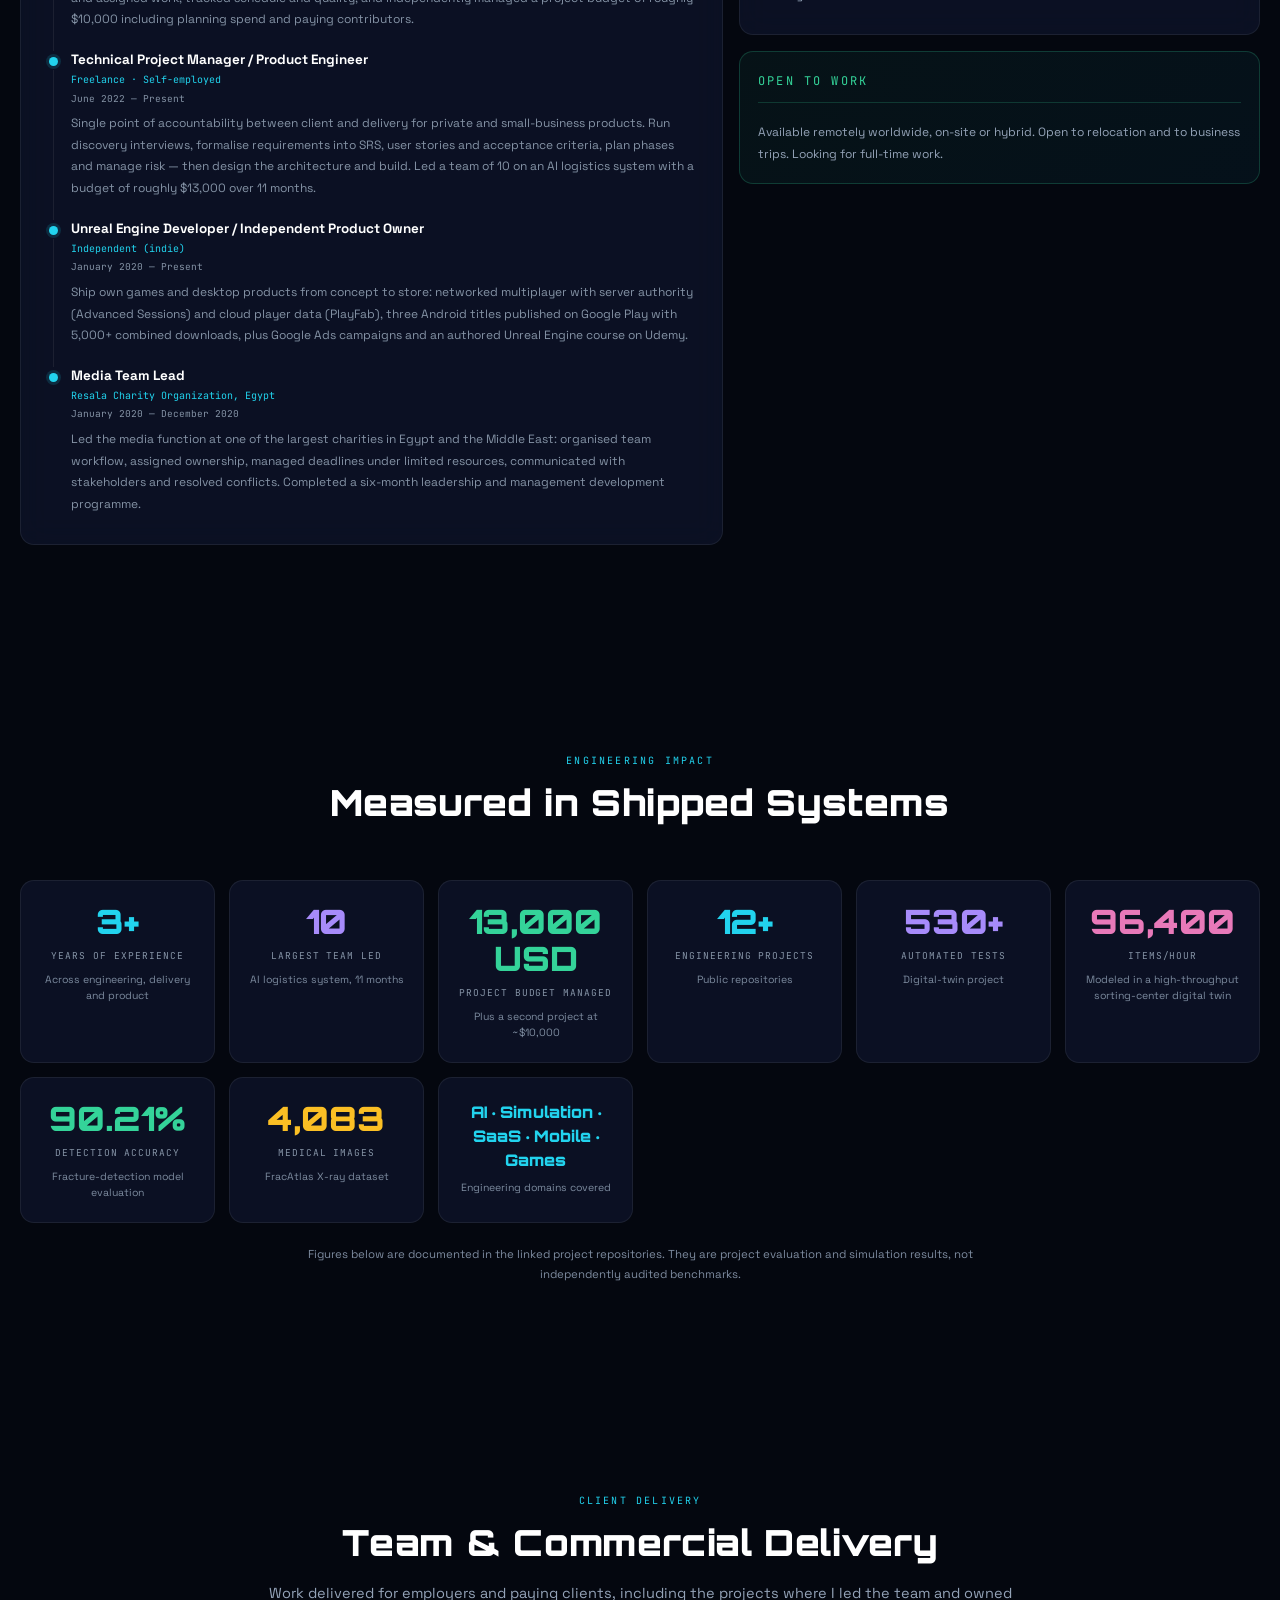
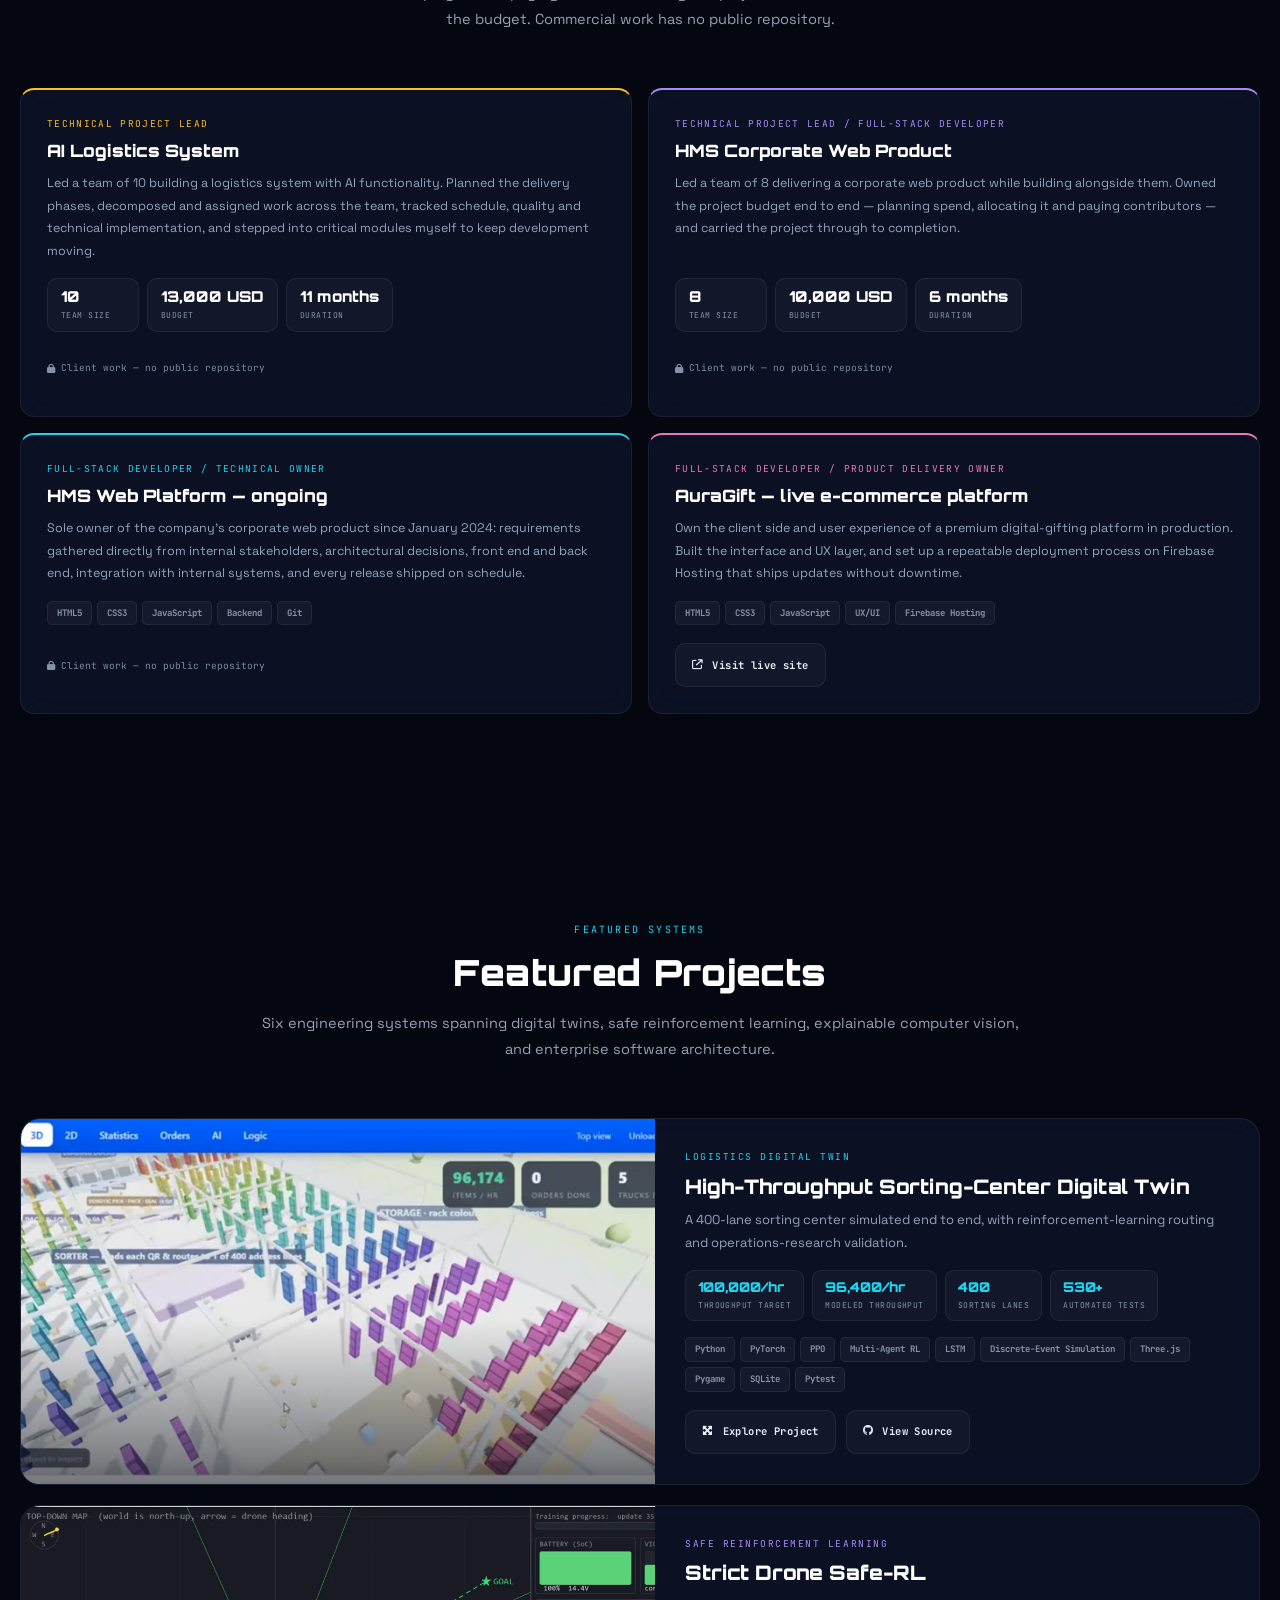
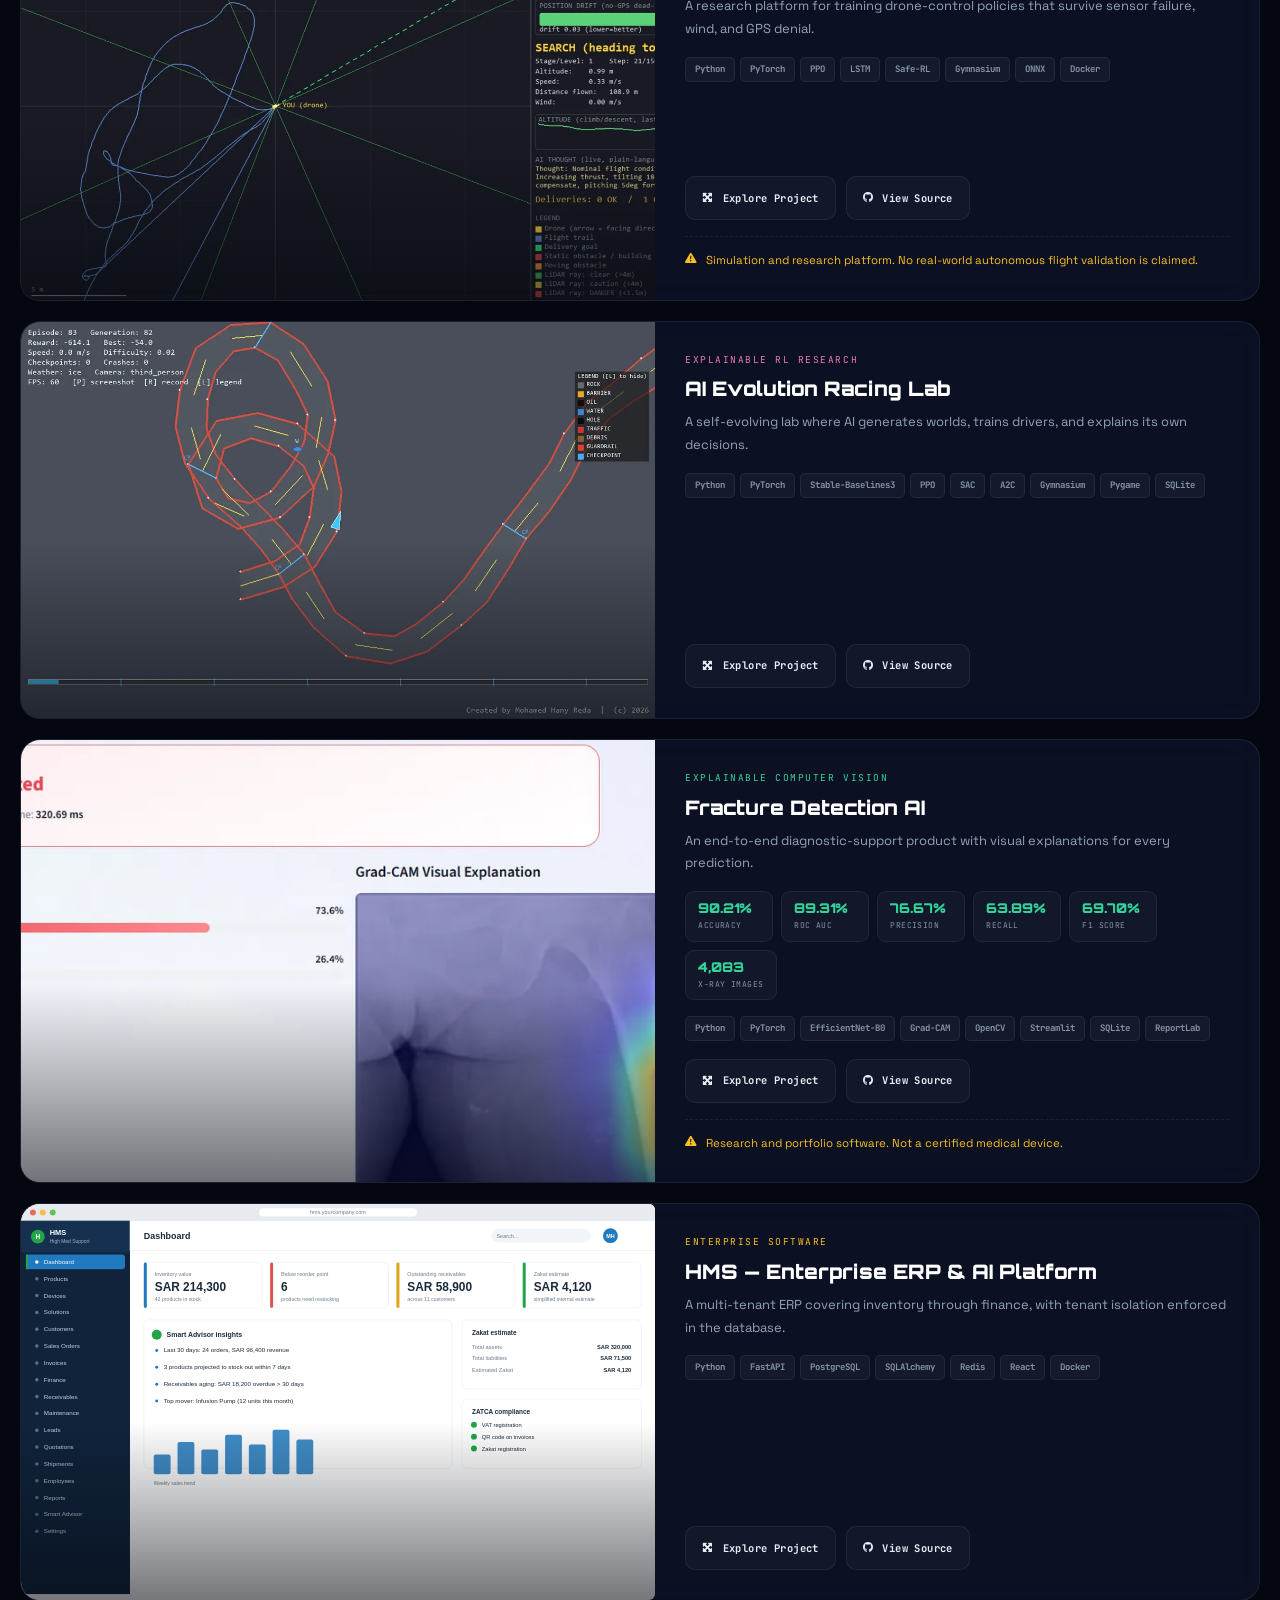
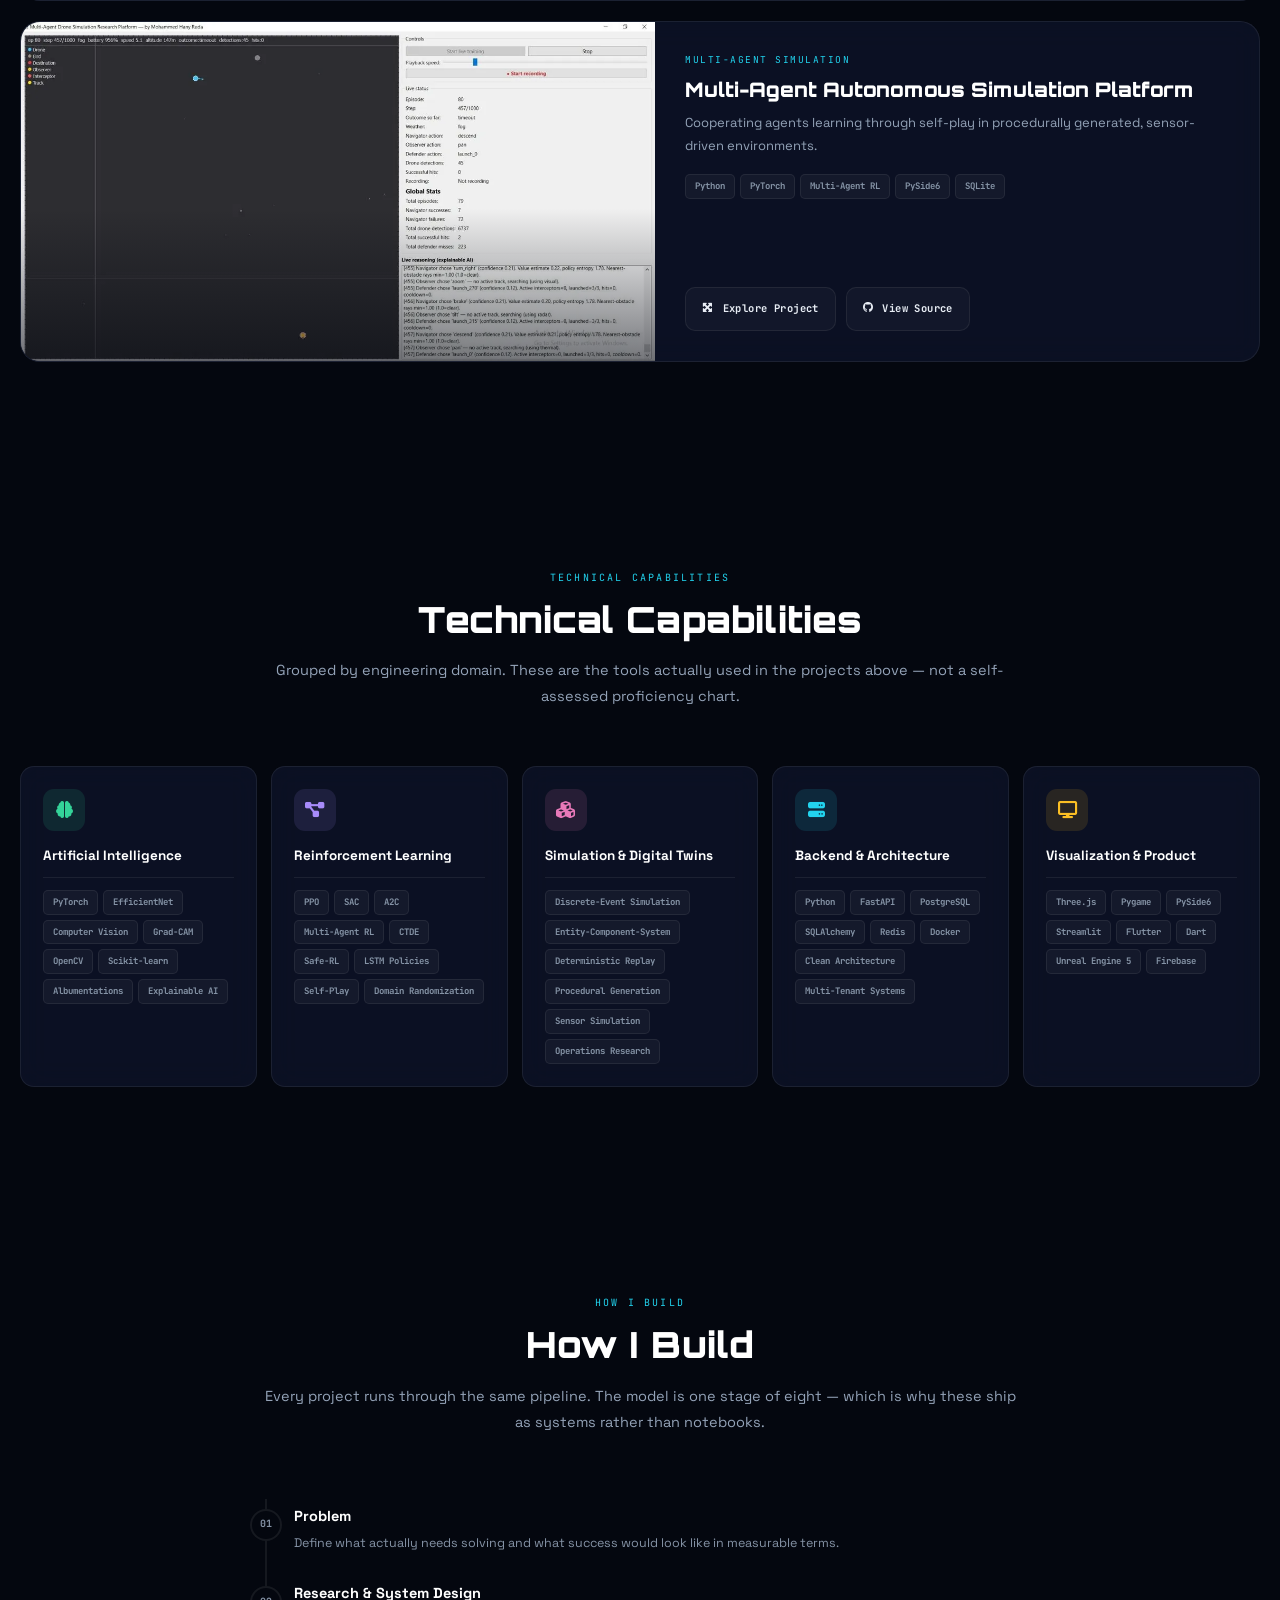
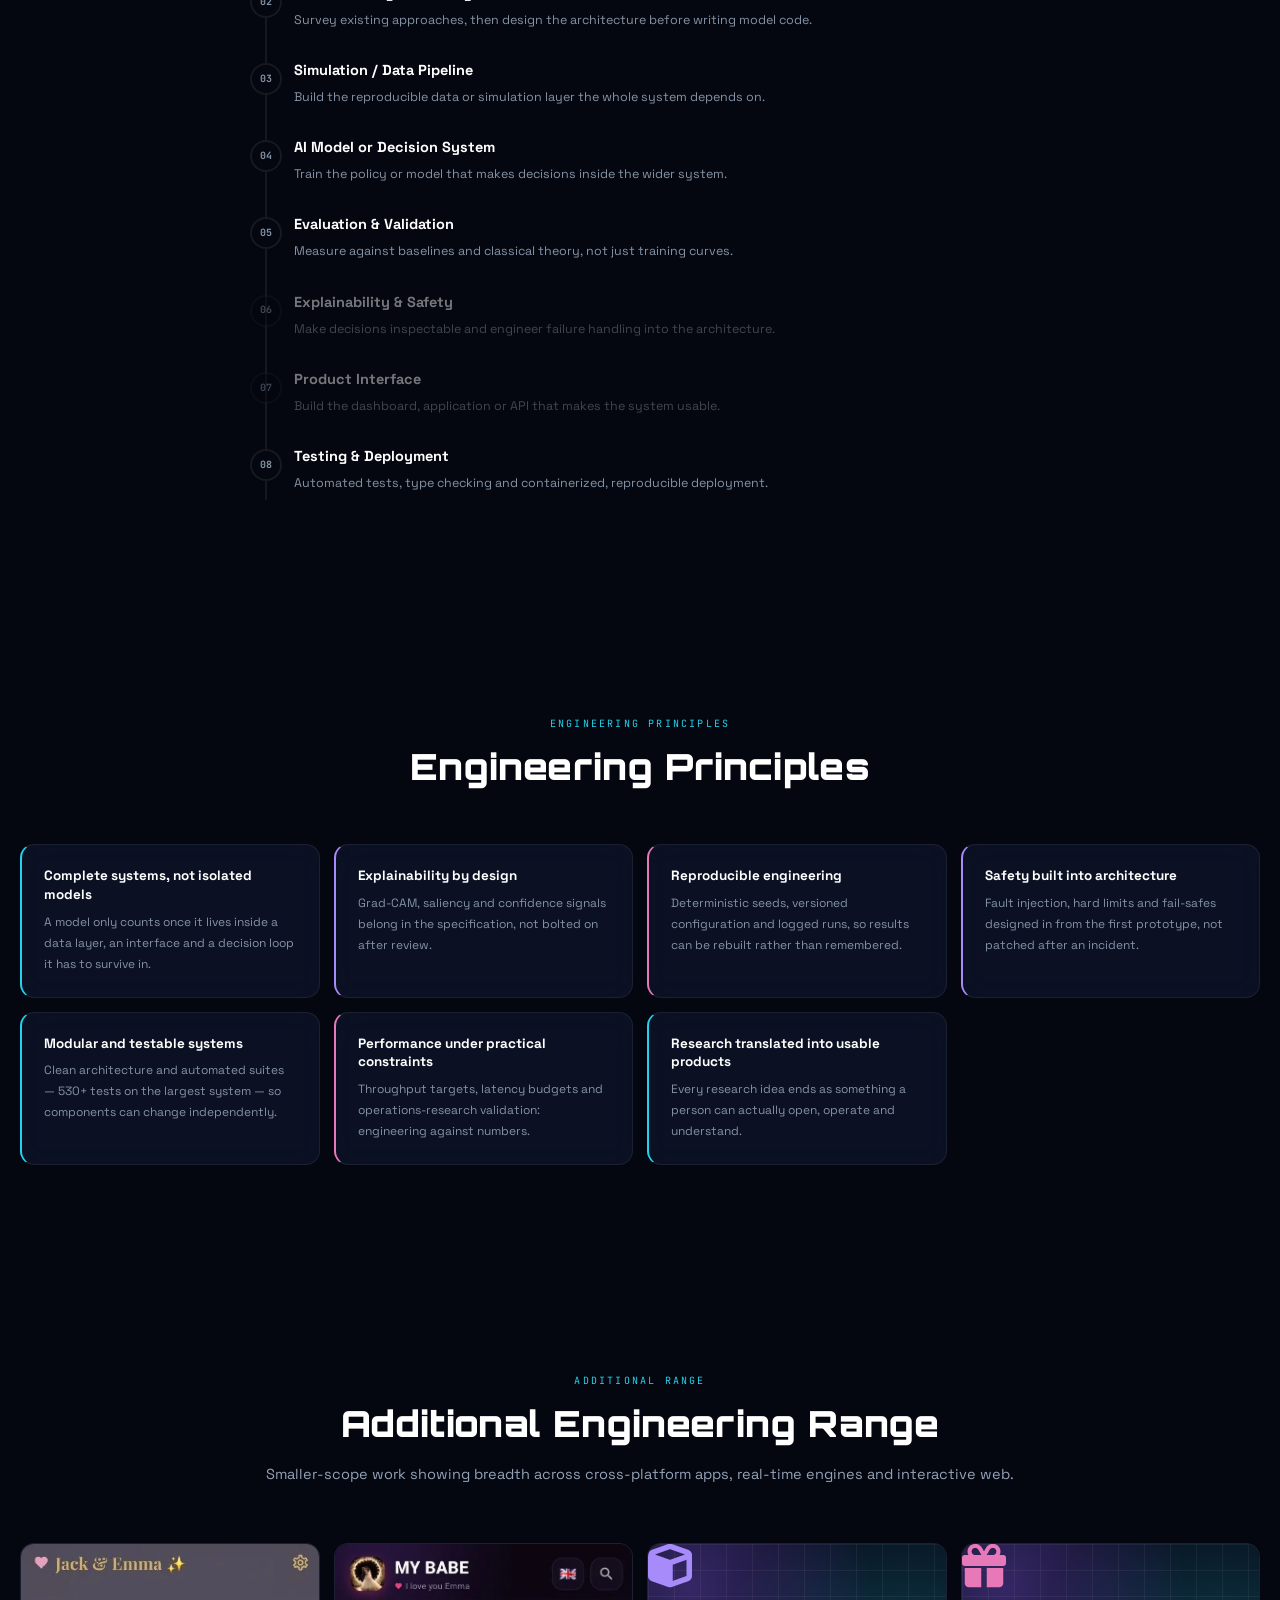
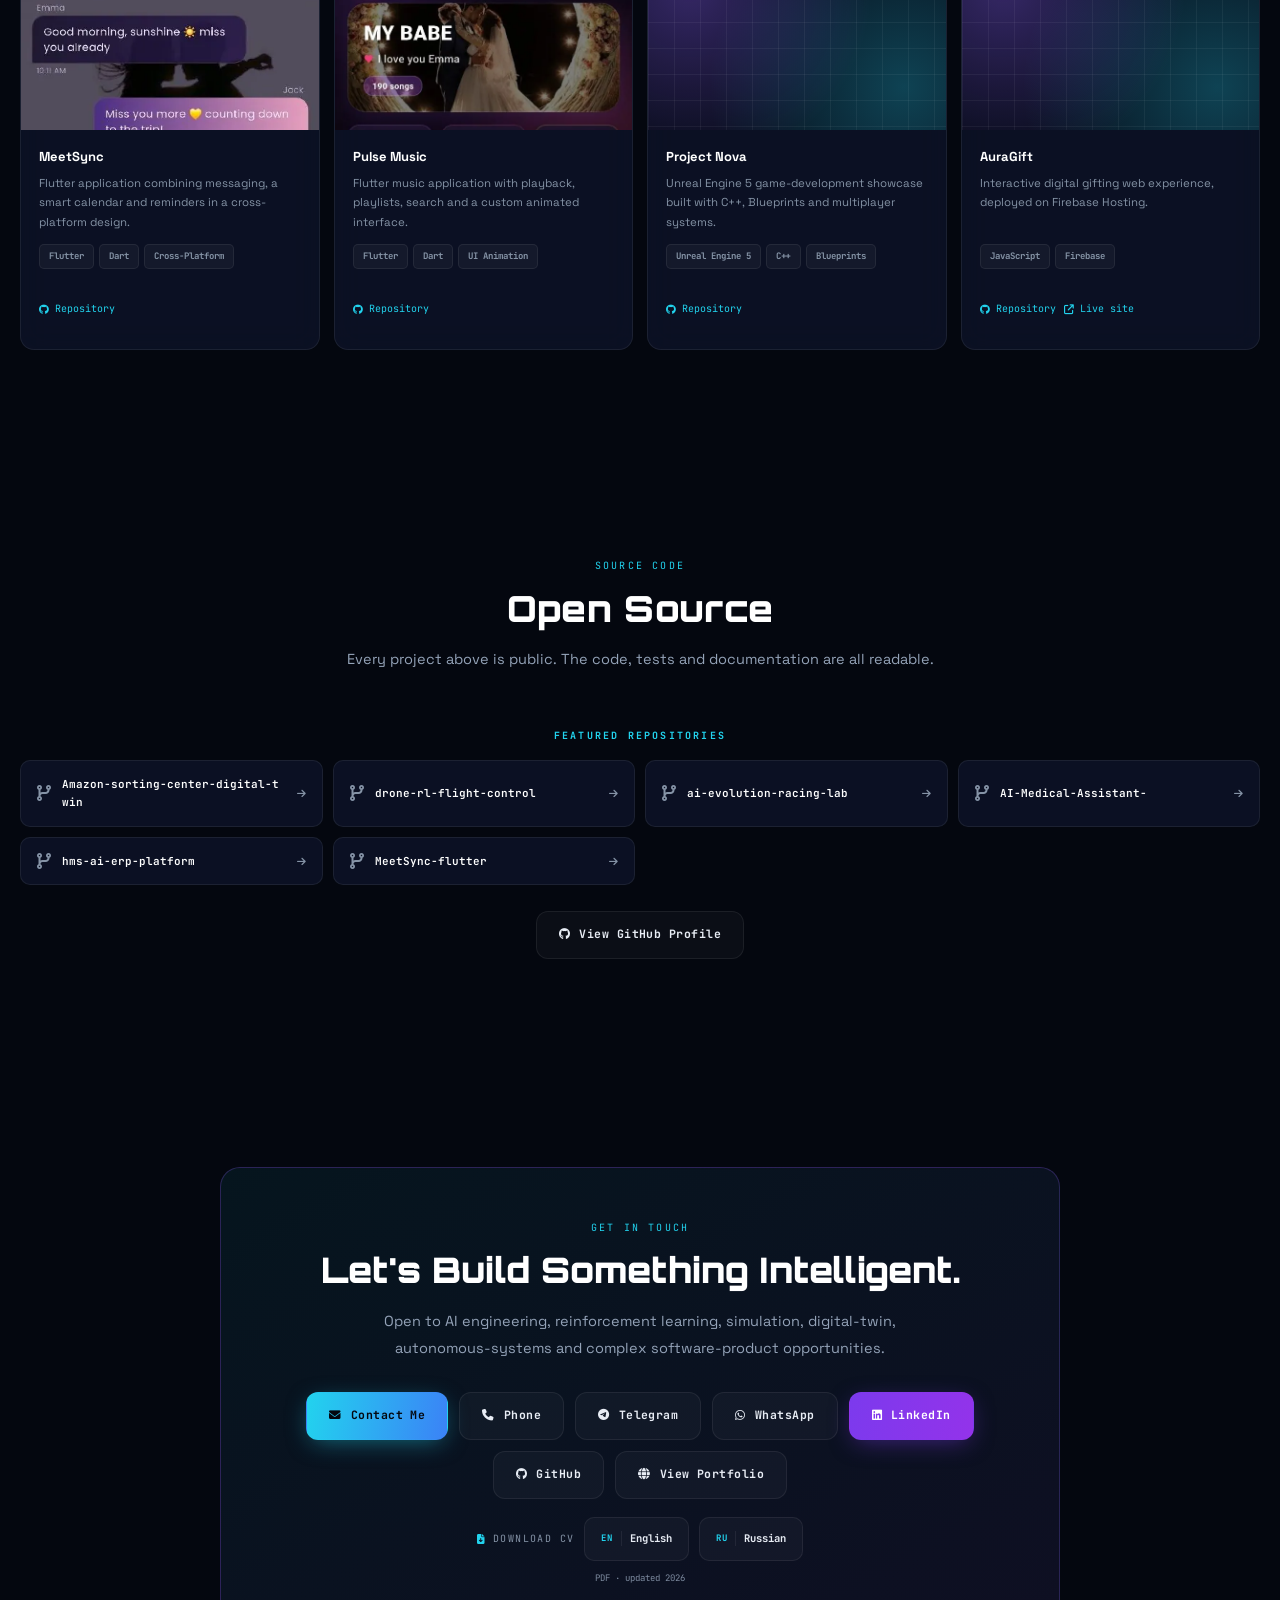
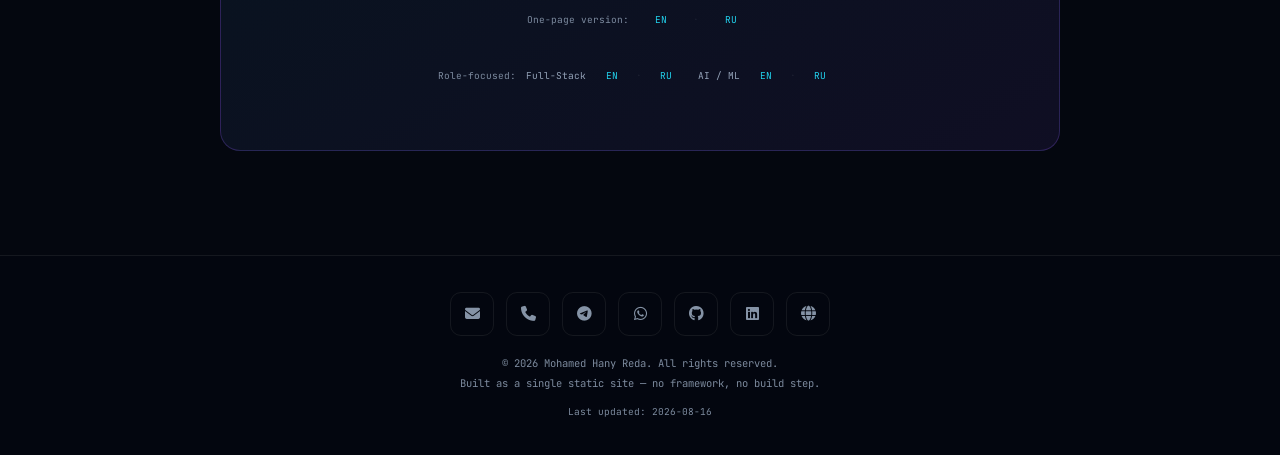
==== commit d6f80d7d: "Retune experience to 3 years and add role-targeted CVs The "6+ years" claim read as inflated for a f" ====
--- a/index.html
+++ b/index.html
@@ -4,7 +4,7 @@
 <meta charset="UTF-8">
 <meta name="viewport" content="width=device-width, initial-scale=1, viewport-fit=cover">
 <title>Mohamed Hany Reda | Full-Stack Software Engineer</title>
-<meta name="description" content="Full-Stack Software Engineer with 6+ years building web, mobile and AI products end to end — JavaScript, Python, Flutter, FastAPI, PostgreSQL and PyTorch. Has led teams of up to 10.">
+<meta name="description" content="Full-Stack Software Engineer with 3+ years building web, mobile and AI products end to end — JavaScript, Python, Flutter, FastAPI, PostgreSQL and PyTorch. Has led teams of up to 10.">
 <meta name="author" content="Mohamed Hany Reda">
 <link rel="canonical" href="https://hany15.github.io/Hany-Reda-Portfolio/">
 
@@ -17,7 +17,7 @@
 <meta property="og:type" content="website">
 <meta property="og:url" content="https://hany15.github.io/Hany-Reda-Portfolio/">
 <meta property="og:title" content="Mohamed Hany Reda | Full-Stack Software Engineer">
-<meta property="og:description" content="Full-Stack Software Engineer with 6+ years building web, mobile and AI products end to end — JavaScript, Python, Flutter, FastAPI, PostgreSQL and PyTorch. Has led teams of up to 10.">
+<meta property="og:description" content="Full-Stack Software Engineer with 3+ years building web, mobile and AI products end to end — JavaScript, Python, Flutter, FastAPI, PostgreSQL and PyTorch. Has led teams of up to 10.">
 <meta property="og:image" content="https://hany15.github.io/Hany-Reda-Portfolio/assets/img/og-en.png">
 <meta property="og:image:width" content="1200">
 <meta property="og:image:height" content="630">
@@ -25,10 +25,10 @@
 <meta property="og:locale" content="en_US">
 <meta name="twitter:card" content="summary_large_image">
 <meta name="twitter:title" content="Mohamed Hany Reda | Full-Stack Software Engineer">
-<meta name="twitter:description" content="Full-Stack Software Engineer with 6+ years building web, mobile and AI products end to end — JavaScript, Python, Flutter, FastAPI, PostgreSQL and PyTorch. Has led teams of up to 10.">
+<meta name="twitter:description" content="Full-Stack Software Engineer with 3+ years building web, mobile and AI products end to end — JavaScript, Python, Flutter, FastAPI, PostgreSQL and PyTorch. Has led teams of up to 10.">
 <meta name="twitter:image" content="https://hany15.github.io/Hany-Reda-Portfolio/assets/img/og-en.png">
 <meta name="theme-color" content="#04070f">
-<script type="application/ld+json" id="jsonld">[{"@context":"https://schema.org","@type":"Person","@id":"https://hany15.github.io/Hany-Reda-Portfolio/#person","name":"Mohamed Hany Reda","alternateName":["Мохамед Хани Реда","محمد هاني رضا"],"jobTitle":"Full-Stack Software Engineer","description":"Full-Stack Software Engineer with 6+ years building web, mobile and AI products end to end — JavaScript, Python, Flutter, FastAPI, PostgreSQL and PyTorch. Has led teams of up to 10.","url":"https://hany15.github.io/Hany-Reda-Portfolio/","image":"https://hany15.github.io/Hany-Reda-Portfolio/assets/img/profile-640.webp","email":"mailto:developeractionobject@gmail.com","alumniOf":{"@type":"CollegeOrUniversity","name":"Tomsk State University of Control Systems and Radioelectronics (TUSUR)"},"knowsLanguage":[{"@type":"Language","name":"Arabic"},{"@type":"Language","name":"English"},{"@type":"Language","name":"Russian"}],"knowsAbout":["Reinforcement Learning","Digital Twins","Discrete-Event Simulation","Autonomous Systems","Explainable AI","Computer Vision","Software Architecture","Technical Project Management","Multi-Agent Systems","PyTorch","FastAPI","PostgreSQL"],"telephone":"+79969382354","contactPoint":[{"@type":"ContactPoint","contactType":"sales","telephone":"+79969382354","url":"https://wa.me/79969382354","availableLanguage":["Arabic","English","Russian"]},{"@type":"ContactPoint","contactType":"customer support","url":"https://t.me/Hany_230","availableLanguage":["Arabic","English","Russian"]}],"sameAs":["https://github.com/Hany15","https://www.linkedin.com/in/hany-reda-854667417","https://t.me/Hany_230"]},{"@context":"https://schema.org","@type":"WebSite","@id":"https://hany15.github.io/Hany-Reda-Portfolio/#website","url":"https://hany15.github.io/Hany-Reda-Portfolio/","name":"Mohamed Hany Reda | Full-Stack Software Engineer","description":"Full-Stack Software Engineer with 6+ years building web, mobile and AI products end to end — JavaScript, Python, Flutter, FastAPI, PostgreSQL and PyTorch. Has led teams of up to 10.","inLanguage":"en","author":{"@id":"https://hany15.github.io/Hany-Reda-Portfolio/#person"}},{"@context":"https://schema.org","@type":"ProfilePage","@id":"https://hany15.github.io/Hany-Reda-Portfolio/#profile","url":"https://hany15.github.io/Hany-Reda-Portfolio/","inLanguage":"en","mainEntity":{"@id":"https://hany15.github.io/Hany-Reda-Portfolio/#person"},"isPartOf":{"@id":"https://hany15.github.io/Hany-Reda-Portfolio/#website"}}]</script>
+<script type="application/ld+json" id="jsonld">[{"@context":"https://schema.org","@type":"Person","@id":"https://hany15.github.io/Hany-Reda-Portfolio/#person","name":"Mohamed Hany Reda","alternateName":["Мохамед Хани Реда","محمد هاني رضا"],"jobTitle":"Full-Stack Software Engineer","description":"Full-Stack Software Engineer with 3+ years building web, mobile and AI products end to end — JavaScript, Python, Flutter, FastAPI, PostgreSQL and PyTorch. Has led teams of up to 10.","url":"https://hany15.github.io/Hany-Reda-Portfolio/","image":"https://hany15.github.io/Hany-Reda-Portfolio/assets/img/profile-640.webp","email":"mailto:developeractionobject@gmail.com","alumniOf":{"@type":"CollegeOrUniversity","name":"Tomsk State University of Control Systems and Radioelectronics (TUSUR)"},"knowsLanguage":[{"@type":"Language","name":"Arabic"},{"@type":"Language","name":"English"},{"@type":"Language","name":"Russian"}],"knowsAbout":["Reinforcement Learning","Digital Twins","Discrete-Event Simulation","Autonomous Systems","Explainable AI","Computer Vision","Software Architecture","Technical Project Management","Multi-Agent Systems","PyTorch","FastAPI","PostgreSQL"],"telephone":"+79969382354","contactPoint":[{"@type":"ContactPoint","contactType":"sales","telephone":"+79969382354","url":"https://wa.me/79969382354","availableLanguage":["Arabic","English","Russian"]},{"@type":"ContactPoint","contactType":"customer support","url":"https://t.me/Hany_230","availableLanguage":["Arabic","English","Russian"]}],"sameAs":["https://github.com/Hany15","https://www.linkedin.com/in/hany-reda-854667417","https://t.me/Hany_230"]},{"@context":"https://schema.org","@type":"WebSite","@id":"https://hany15.github.io/Hany-Reda-Portfolio/#website","url":"https://hany15.github.io/Hany-Reda-Portfolio/","name":"Mohamed Hany Reda | Full-Stack Software Engineer","description":"Full-Stack Software Engineer with 3+ years building web, mobile and AI products end to end — JavaScript, Python, Flutter, FastAPI, PostgreSQL and PyTorch. Has led teams of up to 10.","inLanguage":"en","author":{"@id":"https://hany15.github.io/Hany-Reda-Portfolio/#person"}},{"@context":"https://schema.org","@type":"ProfilePage","@id":"https://hany15.github.io/Hany-Reda-Portfolio/#profile","url":"https://hany15.github.io/Hany-Reda-Portfolio/","inLanguage":"en","mainEntity":{"@id":"https://hany15.github.io/Hany-Reda-Portfolio/#person"},"isPartOf":{"@id":"https://hany15.github.io/Hany-Reda-Portfolio/#website"}}]</script>
 
 <script async src="https://www.googletagmanager.com/gtag/js?id=G-1WG4306FK6"></script>
 <script>
@@ -98,14 +98,14 @@
   <p class="hero-badge"><i aria-hidden="true"></i><span data-i18n="hero.badge">Open to Full-Stack, Backend and AI engineering roles</span></p>
   <h1 class="hero-name">MOHAMED HANY REDA</h1>
   <p class="hero-role" data-i18n="role.full">Full-Stack Software Engineer</p>
-  <p class="hero-stack" data-i18n="role.stack">JavaScript · Python · Flutter · FastAPI · PostgreSQL · PyTorch · Docker</p>
+  <p class="hero-stack" data-i18n="role.stack">JavaScript · React · Node.js · Python · FastAPI · PostgreSQL · Flutter · Docker</p>
   <p class="hero-headline" data-i18n="hero.headline">I build and ship complete software products.</p>
-  <p class="hero-support" data-i18n="hero.support">Six years building web, mobile and AI products end to end — requirements, architecture, code, tests and release. I have also led teams of up to 10 and owned project budgets, so I understand delivery as well as I understand code.</p>
+  <p class="hero-support" data-i18n="hero.support">Three years building web, mobile and AI products end to end — requirements, architecture, code, tests and release. I have also led teams of up to 10 and owned project budgets, so I understand delivery as well as I understand code.</p>
   <p class="hero-spec" data-i18n="hero.spec">Full-Stack Development · AI &amp; Machine Learning · Cross-Platform Apps · Backend &amp; APIs</p>
   <div class="avail-strip">
     <span class="avail-chip live"><span class="avail-dot" aria-hidden="true"></span><span data-i18n="avail.status">Open to work</span></span>
-    <span class="avail-chip"><i class="fa-solid fa-laptop" aria-hidden="true"></i><span data-i18n="avail.mode">On-site · Remote · Hybrid</span></span>
-    <span class="avail-chip"><i class="fa-solid fa-plane" aria-hidden="true"></i><span data-i18n="avail.trips">Open to business trips</span></span>
+    <span class="avail-chip"><i class="fa-solid fa-laptop" aria-hidden="true"></i><span data-i18n="avail.mode">Remote worldwide · On-site · Hybrid</span></span>
+    <span class="avail-chip"><i class="fa-solid fa-plane" aria-hidden="true"></i><span data-i18n="avail.trips">Open to relocation · business trips</span></span>
     <span class="avail-chip"><i class="fa-solid fa-briefcase" aria-hidden="true"></i><span data-i18n="avail.employment">Full-time</span></span>
   </div>
   <div class="hero-cta">
@@ -130,6 +130,17 @@
       <a href="cv/cv_ru_1page.pdf" download="Mohamed-Hany-Reda-CV-RU-1page.pdf"
          data-i18n-attr="aria-label:cv.aria.ru1" onclick="trackContact('CV-RU-1page')" aria-label="Download one-page CV in Russian, PDF">RU</a>
     </span>
+    <span class="cv-onepage cv-targeted">
+      <span data-i18n="cv.targeted">Role-focused:</span>
+      <span class="cv-tset"><span class="cv-tlabel" data-i18n="cv.fs">Full-Stack</span>
+        <a href="cv/cv_fullstack_en.pdf" download="Mohamed-Hany-Reda-CV-FullStack-EN.pdf" onclick="trackContact('CV-FS-EN')">EN</a>
+        <span class="sep" aria-hidden="true">·</span>
+        <a href="cv/cv_fullstack_ru.pdf" download="Mohamed-Hany-Reda-CV-FullStack-RU.pdf" onclick="trackContact('CV-FS-RU')">RU</a></span>
+      <span class="cv-tset"><span class="cv-tlabel" data-i18n="cv.ai">AI / ML</span>
+        <a href="cv/cv_ai_en.pdf" download="Mohamed-Hany-Reda-CV-AI-EN.pdf" onclick="trackContact('CV-AI-EN')">EN</a>
+        <span class="sep" aria-hidden="true">·</span>
+        <a href="cv/cv_ai_ru.pdf" download="Mohamed-Hany-Reda-CV-AI-RU.pdf" onclick="trackContact('CV-AI-RU')">RU</a></span>
+    </span>
   </div>
   <div class="scroll-hint" aria-hidden="true"><span data-i18n="hero.scroll">Scroll</span><span class="chev"></span></div>
 </section>
@@ -442,7 +453,7 @@
 
       <div class="avail-card reveal" data-d="3">
         <p class="bg-h" data-i18n="avail.status">Open to work</p>
-        <p data-i18n="avail.note">Available on-site, remotely or hybrid, and open to business trips. Looking for full-time work.</p>
+        <p data-i18n="avail.note">Available remotely worldwide, on-site or hybrid. Open to relocation and to business trips. Looking for full-time work.</p>
       </div>
     </div>
   </div>
@@ -456,7 +467,7 @@
   </div>
   <div class="impact-grid">
     <div class="stat reveal" data-d="0">
-      <span class="stat-num" style="color:var(--cyan)" data-count="6" data-suffix="+">6+</span>
+      <span class="stat-num" style="color:var(--cyan)" data-count="3" data-suffix="+">3+</span>
       <span class="stat-label" data-i18n="impact.years">Years of experience</span>
       <span class="stat-note" data-i18n="impact.years.note">Across engineering, delivery and product</span>
     </div>
@@ -951,6 +962,17 @@
       <a href="cv/cv_ru_1page.pdf" download="Mohamed-Hany-Reda-CV-RU-1page.pdf"
          data-i18n-attr="aria-label:cv.aria.ru1" onclick="trackContact('CV-RU-1page')" aria-label="Download one-page CV in Russian, PDF">RU</a>
     </span>
+    <span class="cv-onepage cv-targeted">
+      <span data-i18n="cv.targeted">Role-focused:</span>
+      <span class="cv-tset"><span class="cv-tlabel" data-i18n="cv.fs">Full-Stack</span>
+        <a href="cv/cv_fullstack_en.pdf" download="Mohamed-Hany-Reda-CV-FullStack-EN.pdf" onclick="trackContact('CV-FS-EN')">EN</a>
+        <span class="sep" aria-hidden="true">·</span>
+        <a href="cv/cv_fullstack_ru.pdf" download="Mohamed-Hany-Reda-CV-FullStack-RU.pdf" onclick="trackContact('CV-FS-RU')">RU</a></span>
+      <span class="cv-tset"><span class="cv-tlabel" data-i18n="cv.ai">AI / ML</span>
+        <a href="cv/cv_ai_en.pdf" download="Mohamed-Hany-Reda-CV-AI-EN.pdf" onclick="trackContact('CV-AI-EN')">EN</a>
+        <span class="sep" aria-hidden="true">·</span>
+        <a href="cv/cv_ai_ru.pdf" download="Mohamed-Hany-Reda-CV-AI-RU.pdf" onclick="trackContact('CV-AI-RU')">RU</a></span>
+    </span>
   </div>
   </div>
 </section>
@@ -968,7 +990,7 @@
     <a href="https://hany15.github.io/Hany-Reda-Portfolio/" target="_blank" rel="noopener" data-i18n-attr="aria-label:contact.portfolio" aria-label="View Portfolio"><i class="fa-solid fa-globe" aria-hidden="true"></i></a>
   </div>
   <p class="foot-copy">&copy; 2026 Mohamed Hany Reda. <span data-i18n="footer.rights">All rights reserved.</span><br><span data-i18n="footer.built">Built as a single static site — no framework, no build step.</span></p>
-  <p class="foot-updated"><span data-i18n="footer.updated">Last updated</span>: <time datetime="2026-08-11">2026-08-11</time></p>
+  <p class="foot-updated"><span data-i18n="footer.updated">Last updated</span>: <time datetime="2026-08-16">2026-08-16</time></p>
 </footer>
 
 <!-- ═══ PROJECT MODAL ═══ -->
--- a/assets/css/main.css
+++ b/assets/css/main.css
@@ -835,6 +835,9 @@
 }
 .cv-onepage a:hover{text-decoration:underline;}
 .cv-onepage .sep{color:var(--border);}
+/* role-targeted CV line: each set is one label + its EN/RU links, kept together */
+.cv-targeted .cv-tset{display:inline-flex;align-items:center;gap:2px;}
+.cv-targeted .cv-tlabel{color:var(--dim);margin-inline-end:2px;}
 
 /* stack line directly under the hero role — the concrete keywords a
    recruiter scans for, kept separate from the role itself */
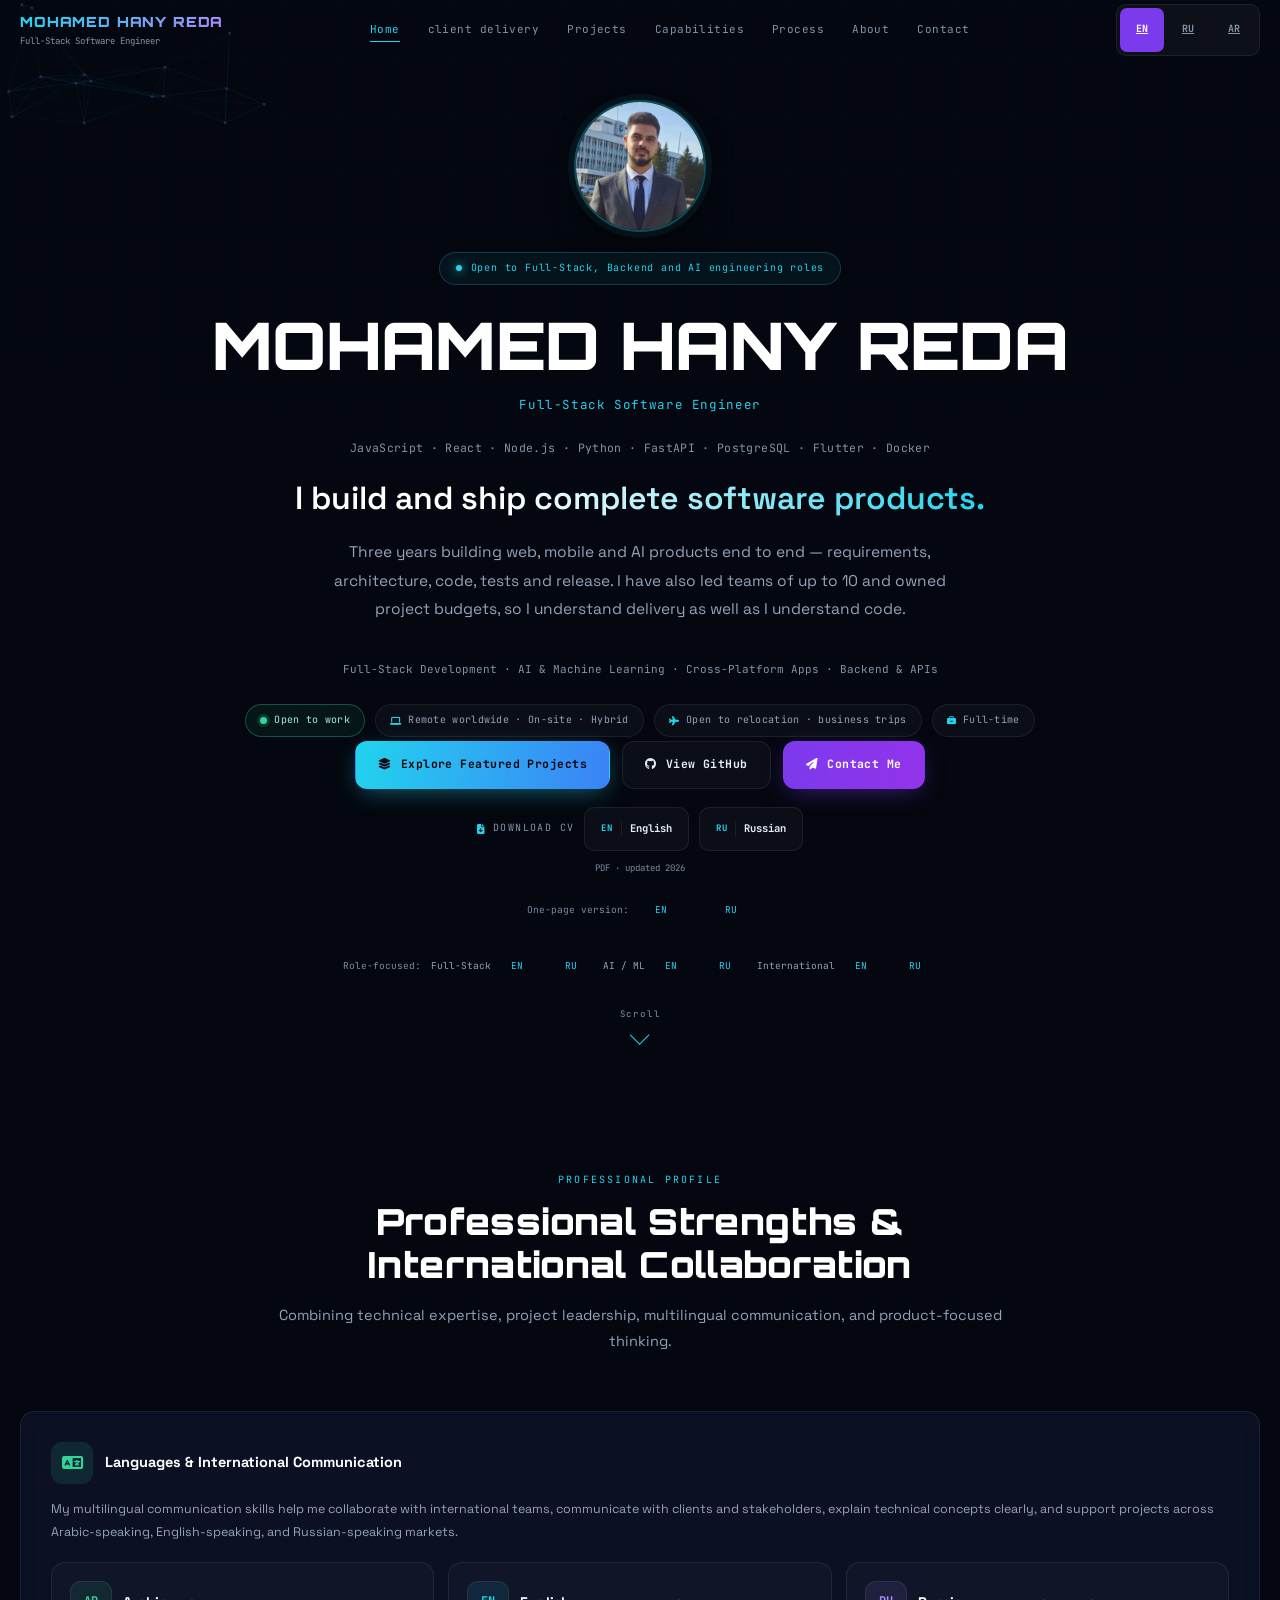
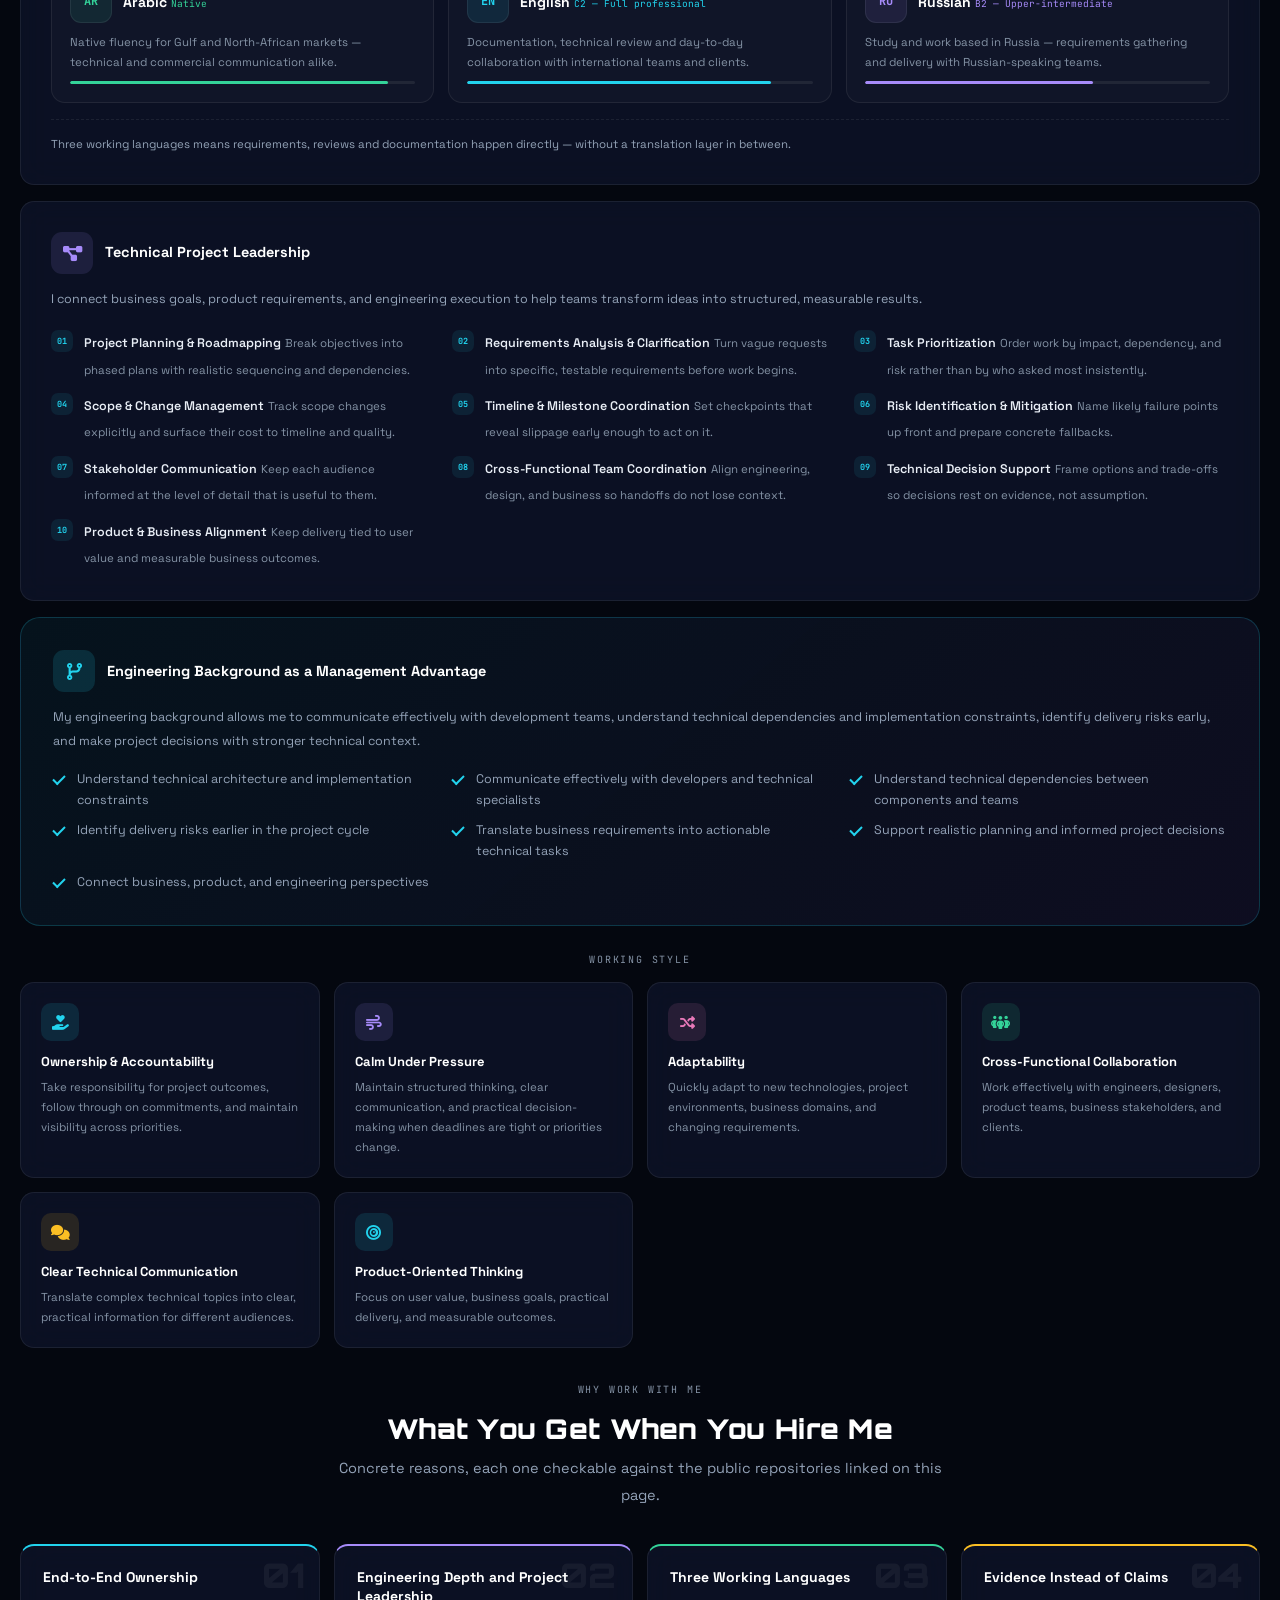
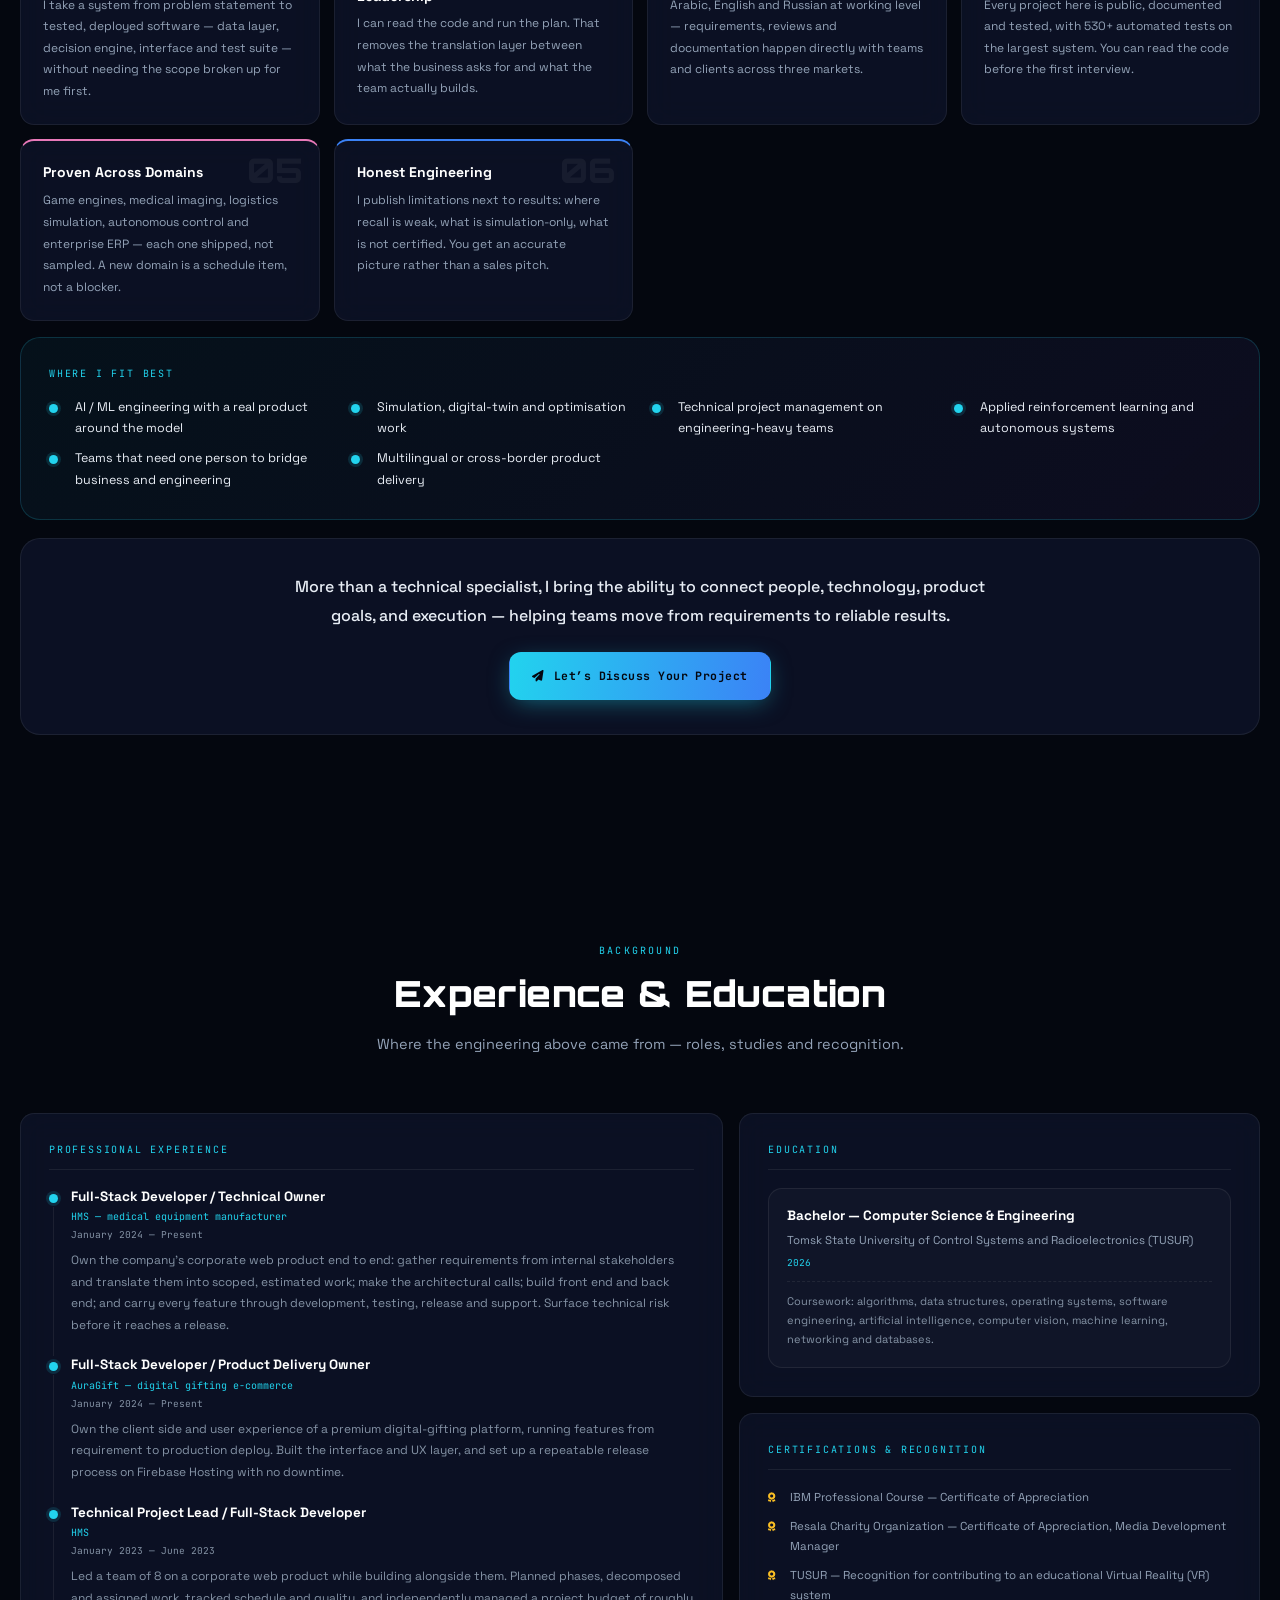
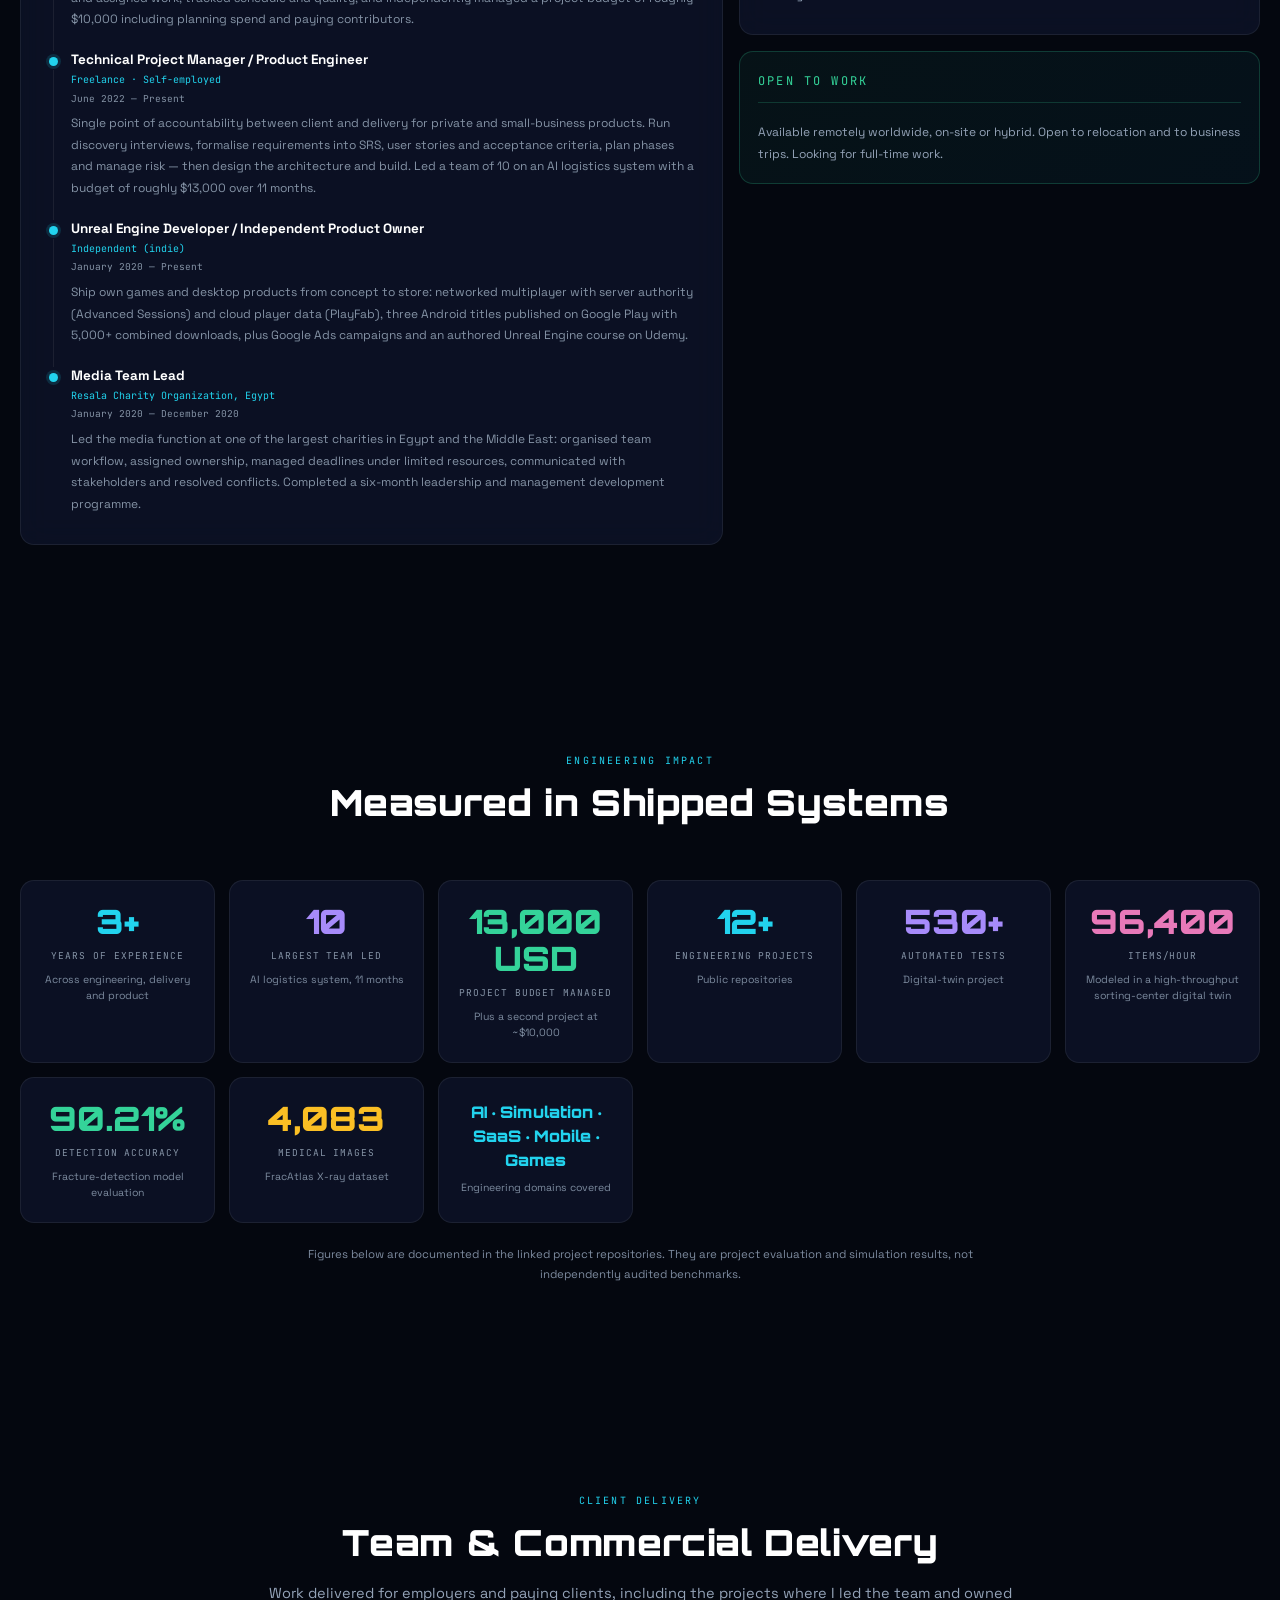
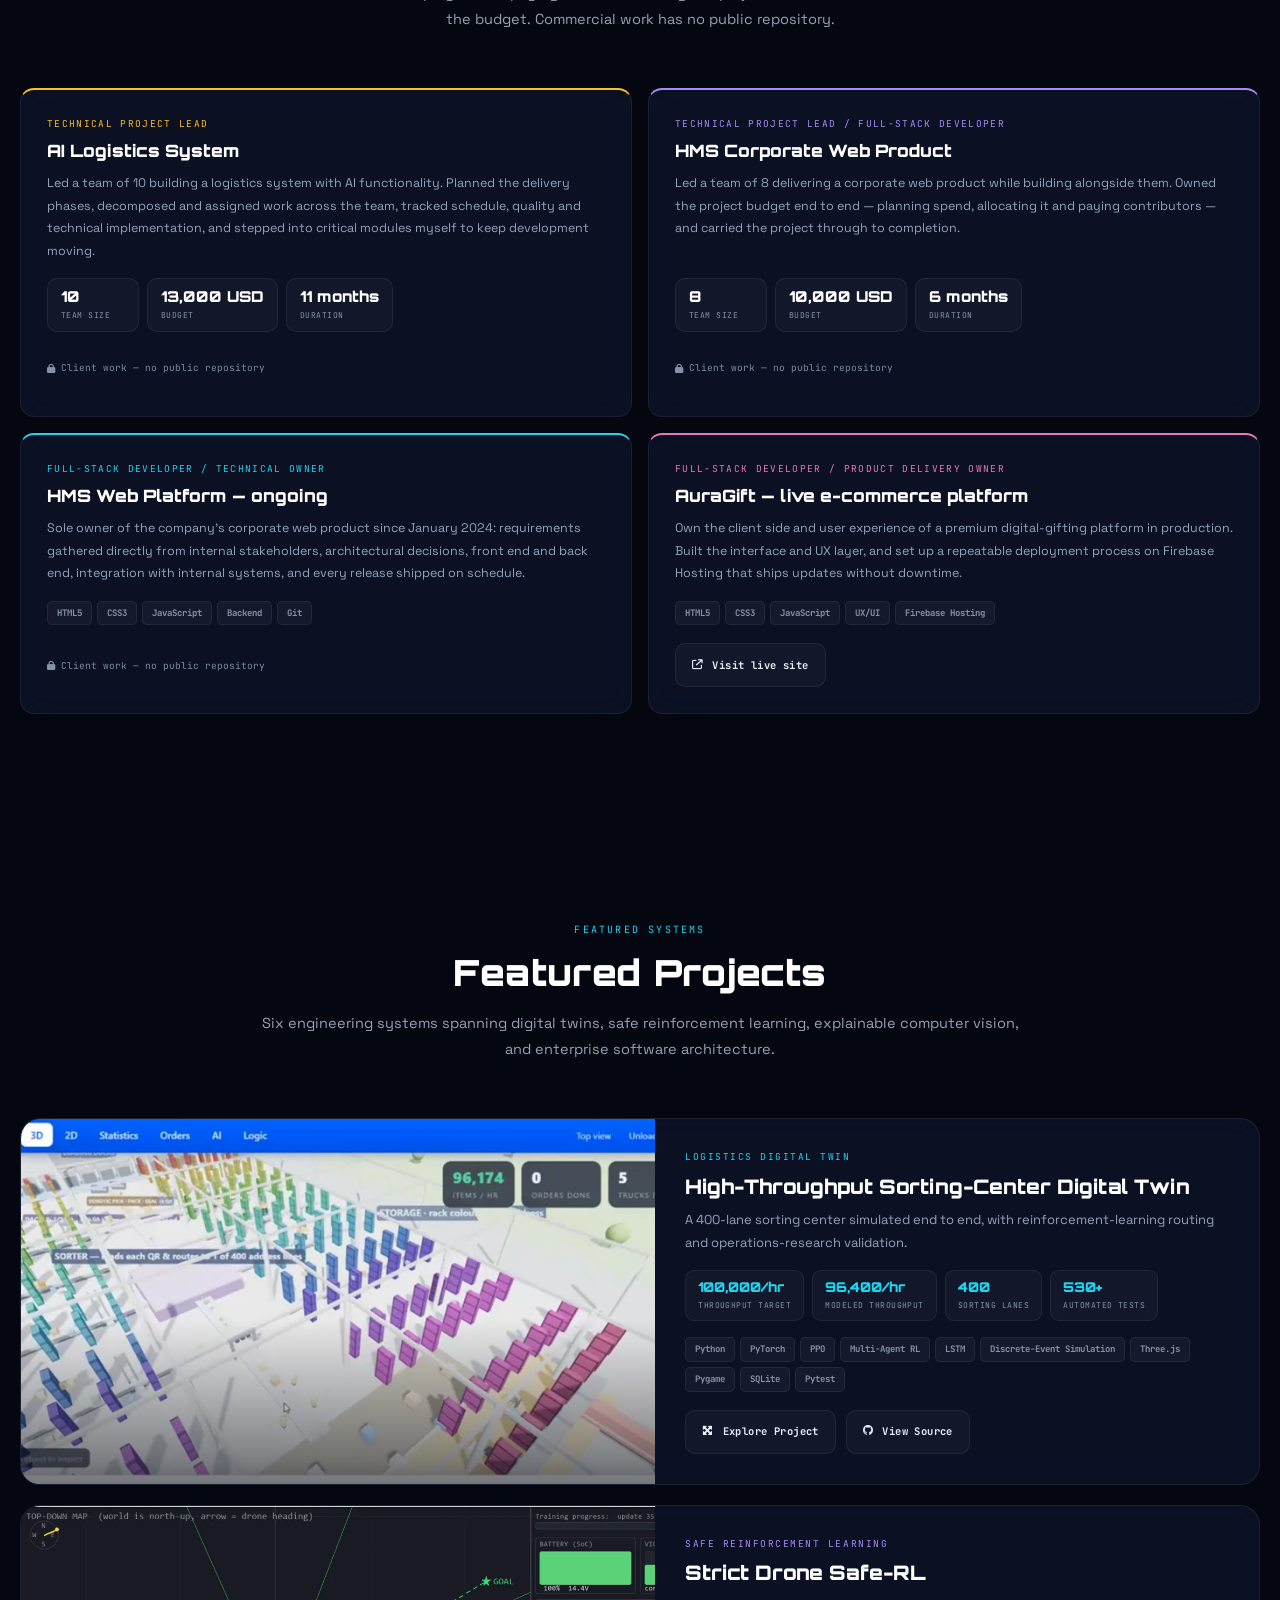
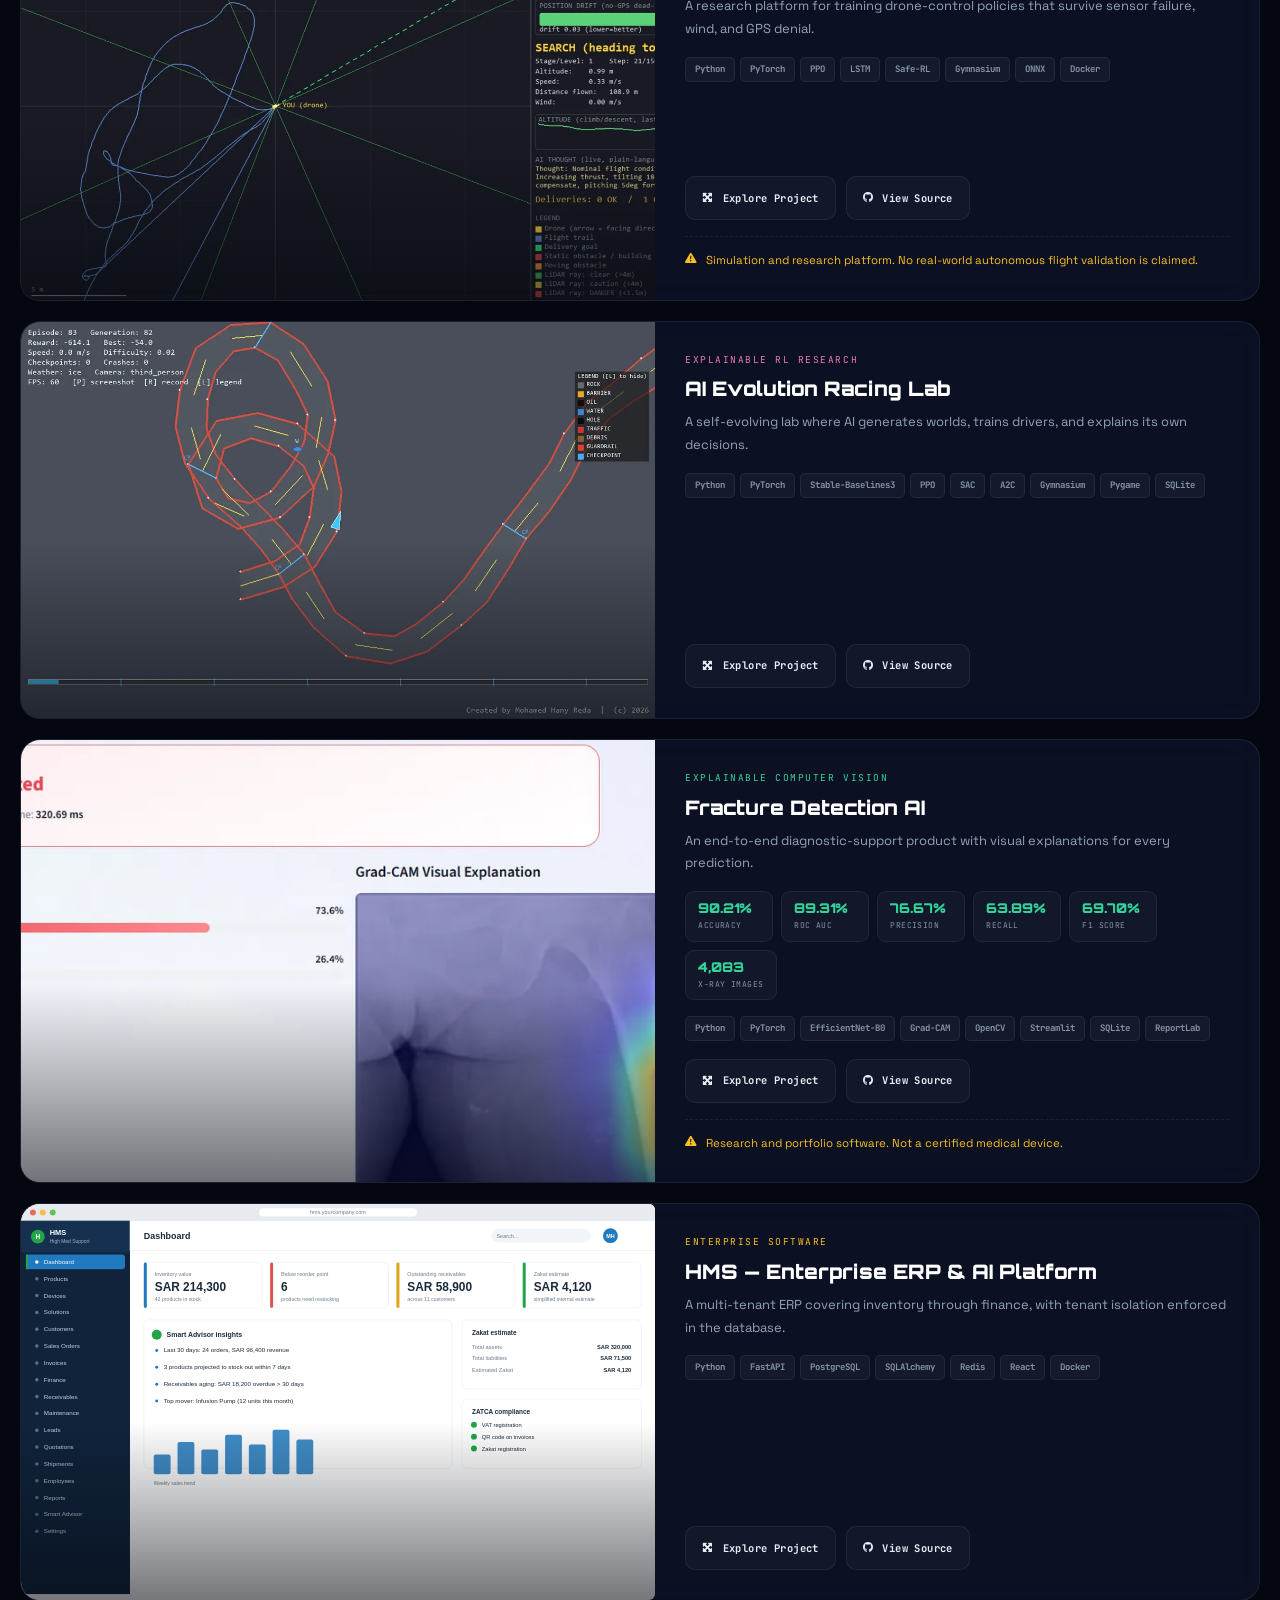
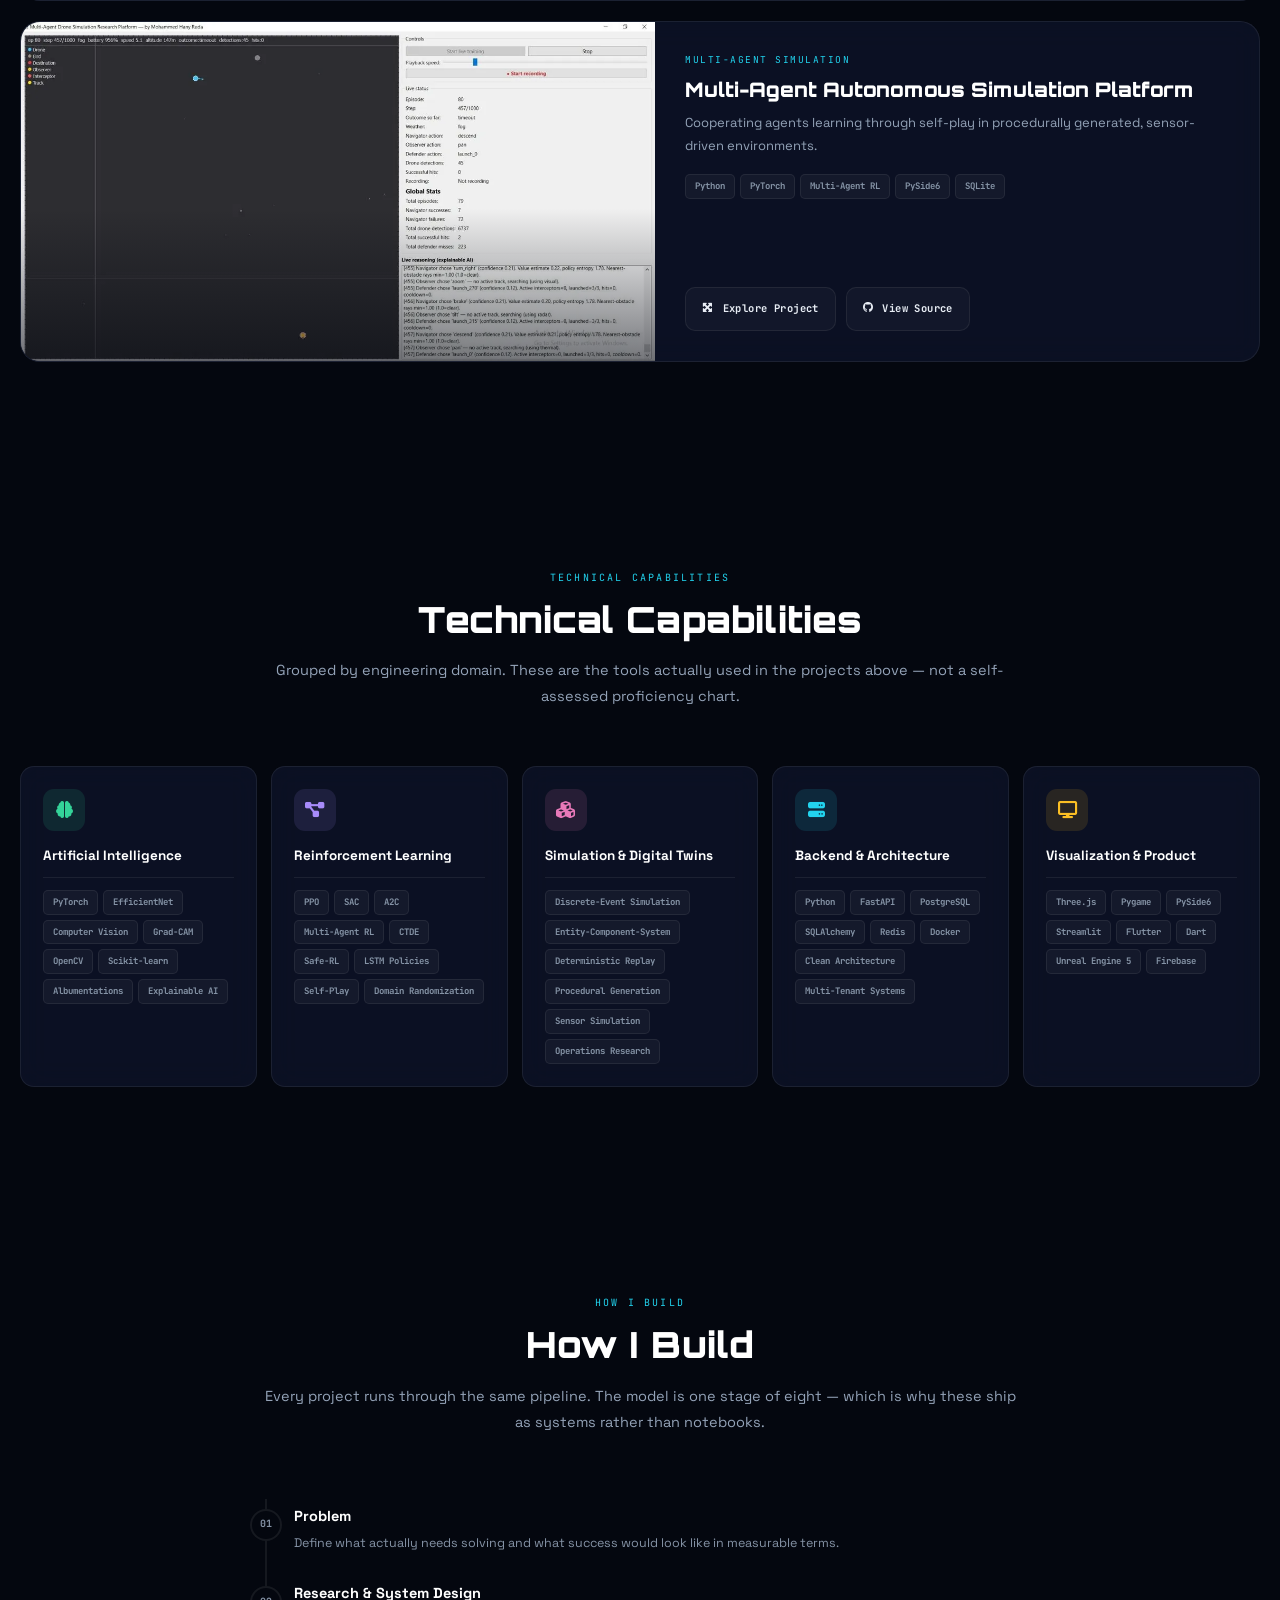
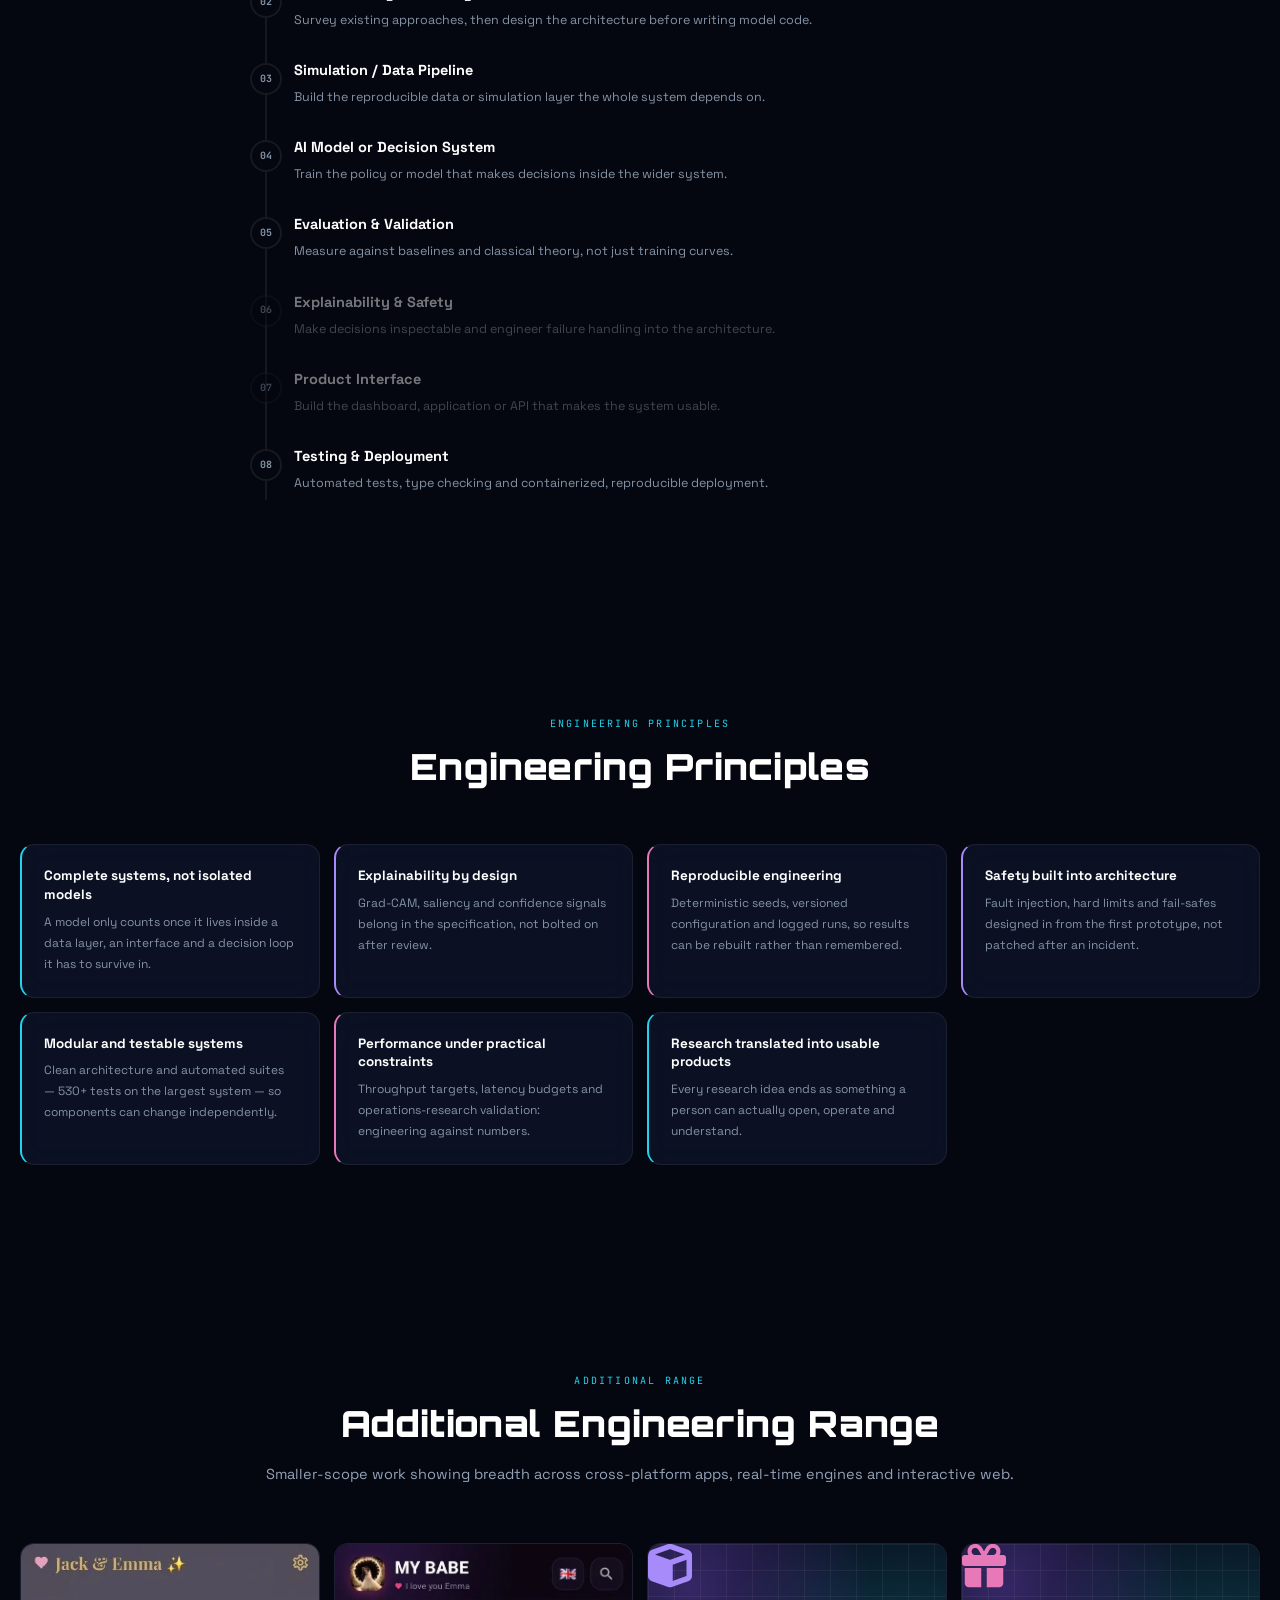
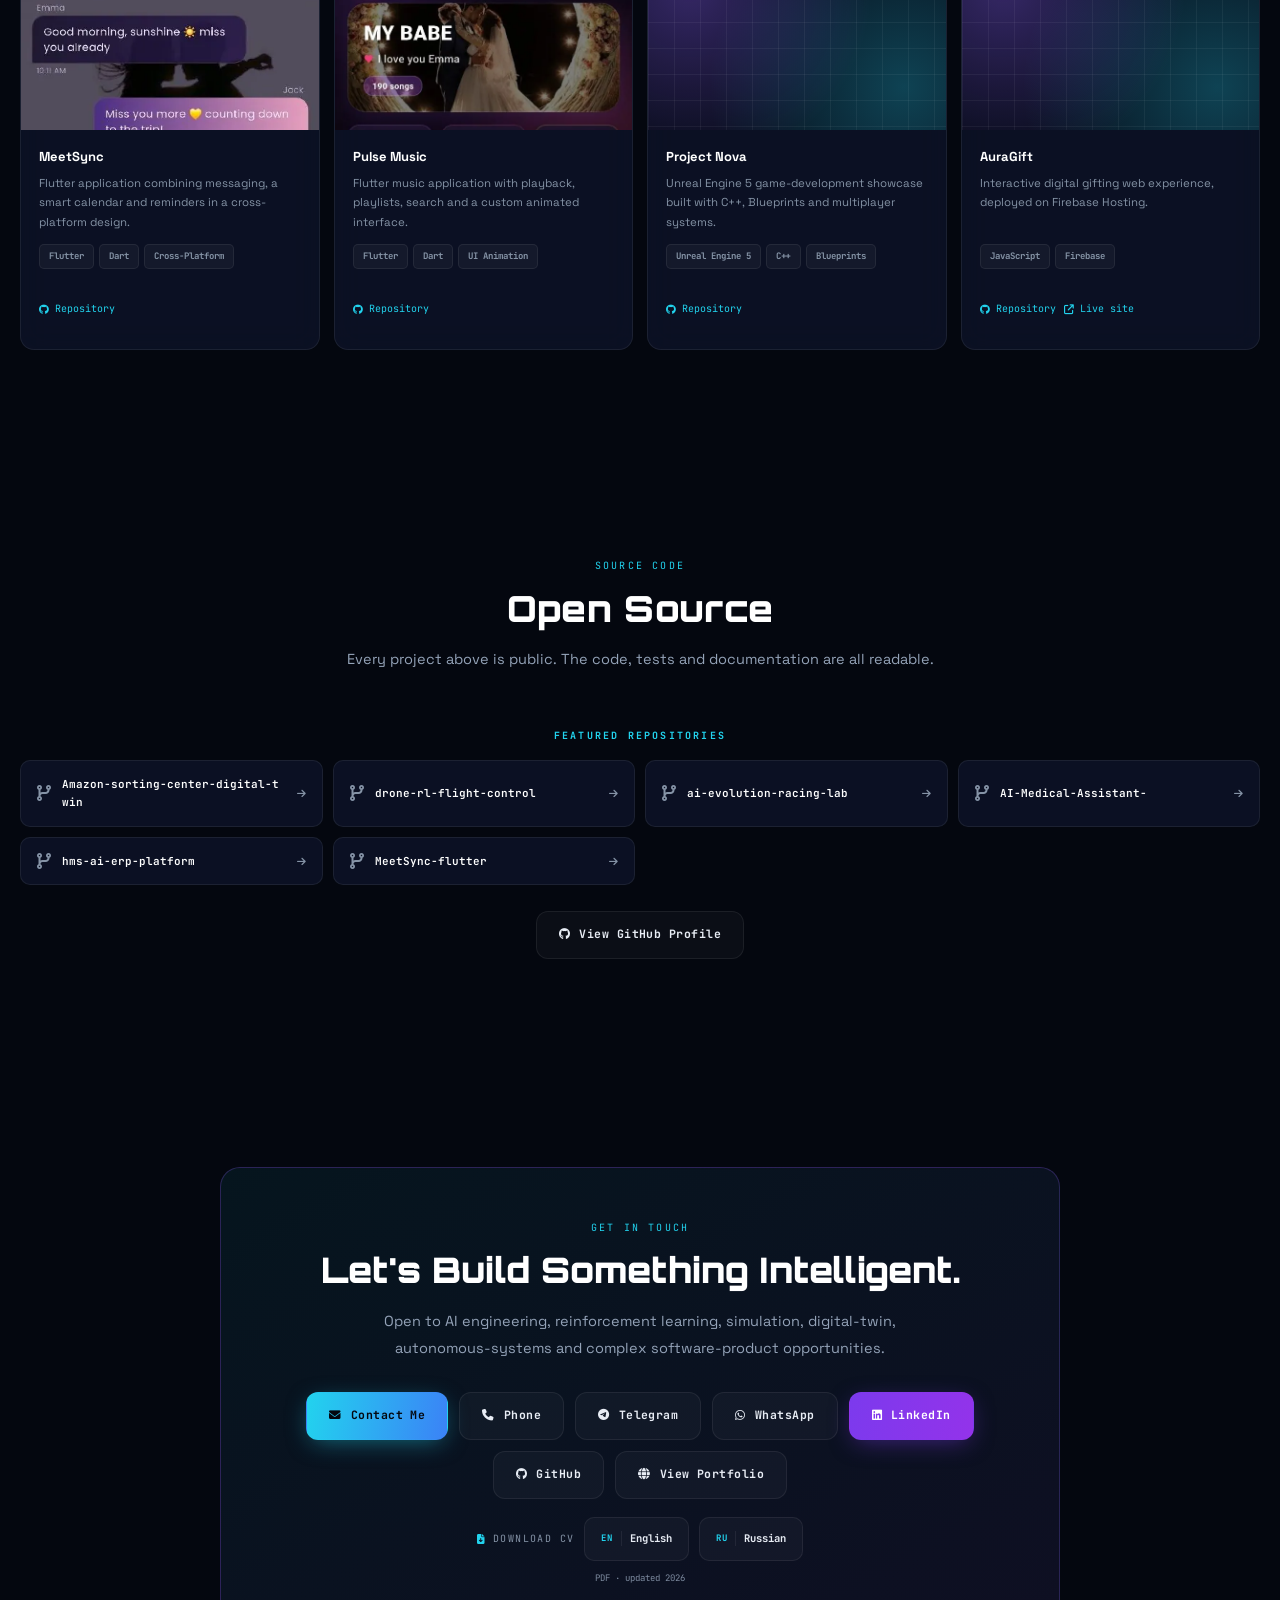
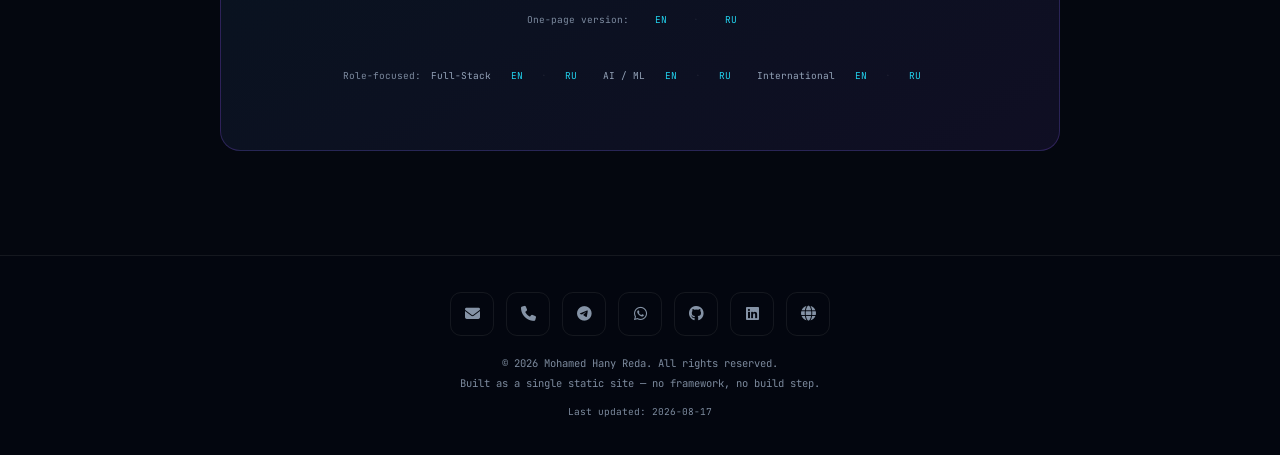
==== commit 503f018c: "Add International CV variant (trilingual, client-facing bridge) New role-targeted one-page CVs, EN +" ====
--- a/index.html
+++ b/index.html
@@ -140,6 +140,10 @@
         <a href="cv/cv_ai_en.pdf" download="Mohamed-Hany-Reda-CV-AI-EN.pdf" onclick="trackContact('CV-AI-EN')">EN</a>
         <span class="sep" aria-hidden="true">·</span>
         <a href="cv/cv_ai_ru.pdf" download="Mohamed-Hany-Reda-CV-AI-RU.pdf" onclick="trackContact('CV-AI-RU')">RU</a></span>
+      <span class="cv-tset"><span class="cv-tlabel" data-i18n="cv.intl">International</span>
+        <a href="cv/cv_intl_en.pdf" download="Mohamed-Hany-Reda-CV-International-EN.pdf" onclick="trackContact('CV-INTL-EN')">EN</a>
+        <span class="sep" aria-hidden="true">·</span>
+        <a href="cv/cv_intl_ru.pdf" download="Mohamed-Hany-Reda-CV-International-RU.pdf" onclick="trackContact('CV-INTL-RU')">RU</a></span>
     </span>
   </div>
   <div class="scroll-hint" aria-hidden="true"><span data-i18n="hero.scroll">Scroll</span><span class="chev"></span></div>
@@ -972,6 +976,10 @@
         <a href="cv/cv_ai_en.pdf" download="Mohamed-Hany-Reda-CV-AI-EN.pdf" onclick="trackContact('CV-AI-EN')">EN</a>
         <span class="sep" aria-hidden="true">·</span>
         <a href="cv/cv_ai_ru.pdf" download="Mohamed-Hany-Reda-CV-AI-RU.pdf" onclick="trackContact('CV-AI-RU')">RU</a></span>
+      <span class="cv-tset"><span class="cv-tlabel" data-i18n="cv.intl">International</span>
+        <a href="cv/cv_intl_en.pdf" download="Mohamed-Hany-Reda-CV-International-EN.pdf" onclick="trackContact('CV-INTL-EN')">EN</a>
+        <span class="sep" aria-hidden="true">·</span>
+        <a href="cv/cv_intl_ru.pdf" download="Mohamed-Hany-Reda-CV-International-RU.pdf" onclick="trackContact('CV-INTL-RU')">RU</a></span>
     </span>
   </div>
   </div>
@@ -990,7 +998,7 @@
     <a href="https://hany15.github.io/Hany-Reda-Portfolio/" target="_blank" rel="noopener" data-i18n-attr="aria-label:contact.portfolio" aria-label="View Portfolio"><i class="fa-solid fa-globe" aria-hidden="true"></i></a>
   </div>
   <p class="foot-copy">&copy; 2026 Mohamed Hany Reda. <span data-i18n="footer.rights">All rights reserved.</span><br><span data-i18n="footer.built">Built as a single static site — no framework, no build step.</span></p>
-  <p class="foot-updated"><span data-i18n="footer.updated">Last updated</span>: <time datetime="2026-08-16">2026-08-16</time></p>
+  <p class="foot-updated"><span data-i18n="footer.updated">Last updated</span>: <time datetime="2026-08-17">2026-08-17</time></p>
 </footer>
 
 <!-- ═══ PROJECT MODAL ═══ -->
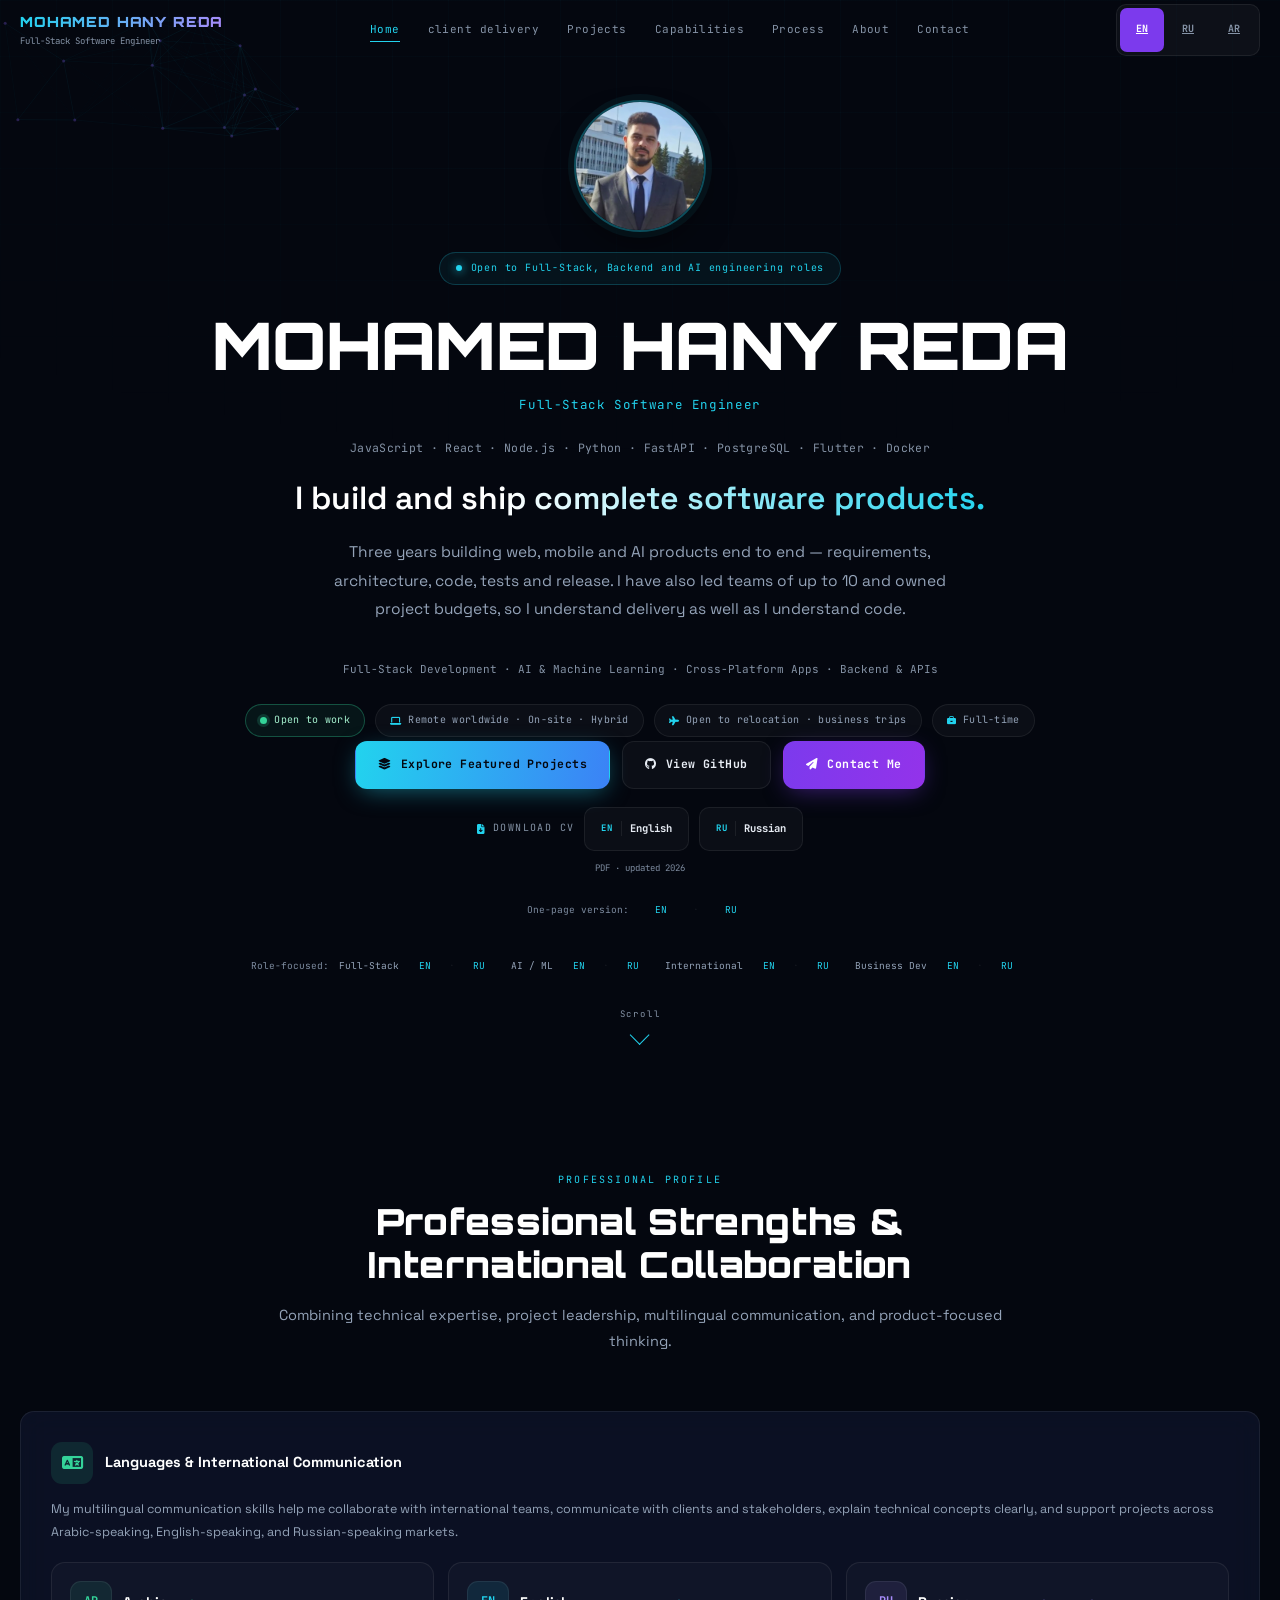
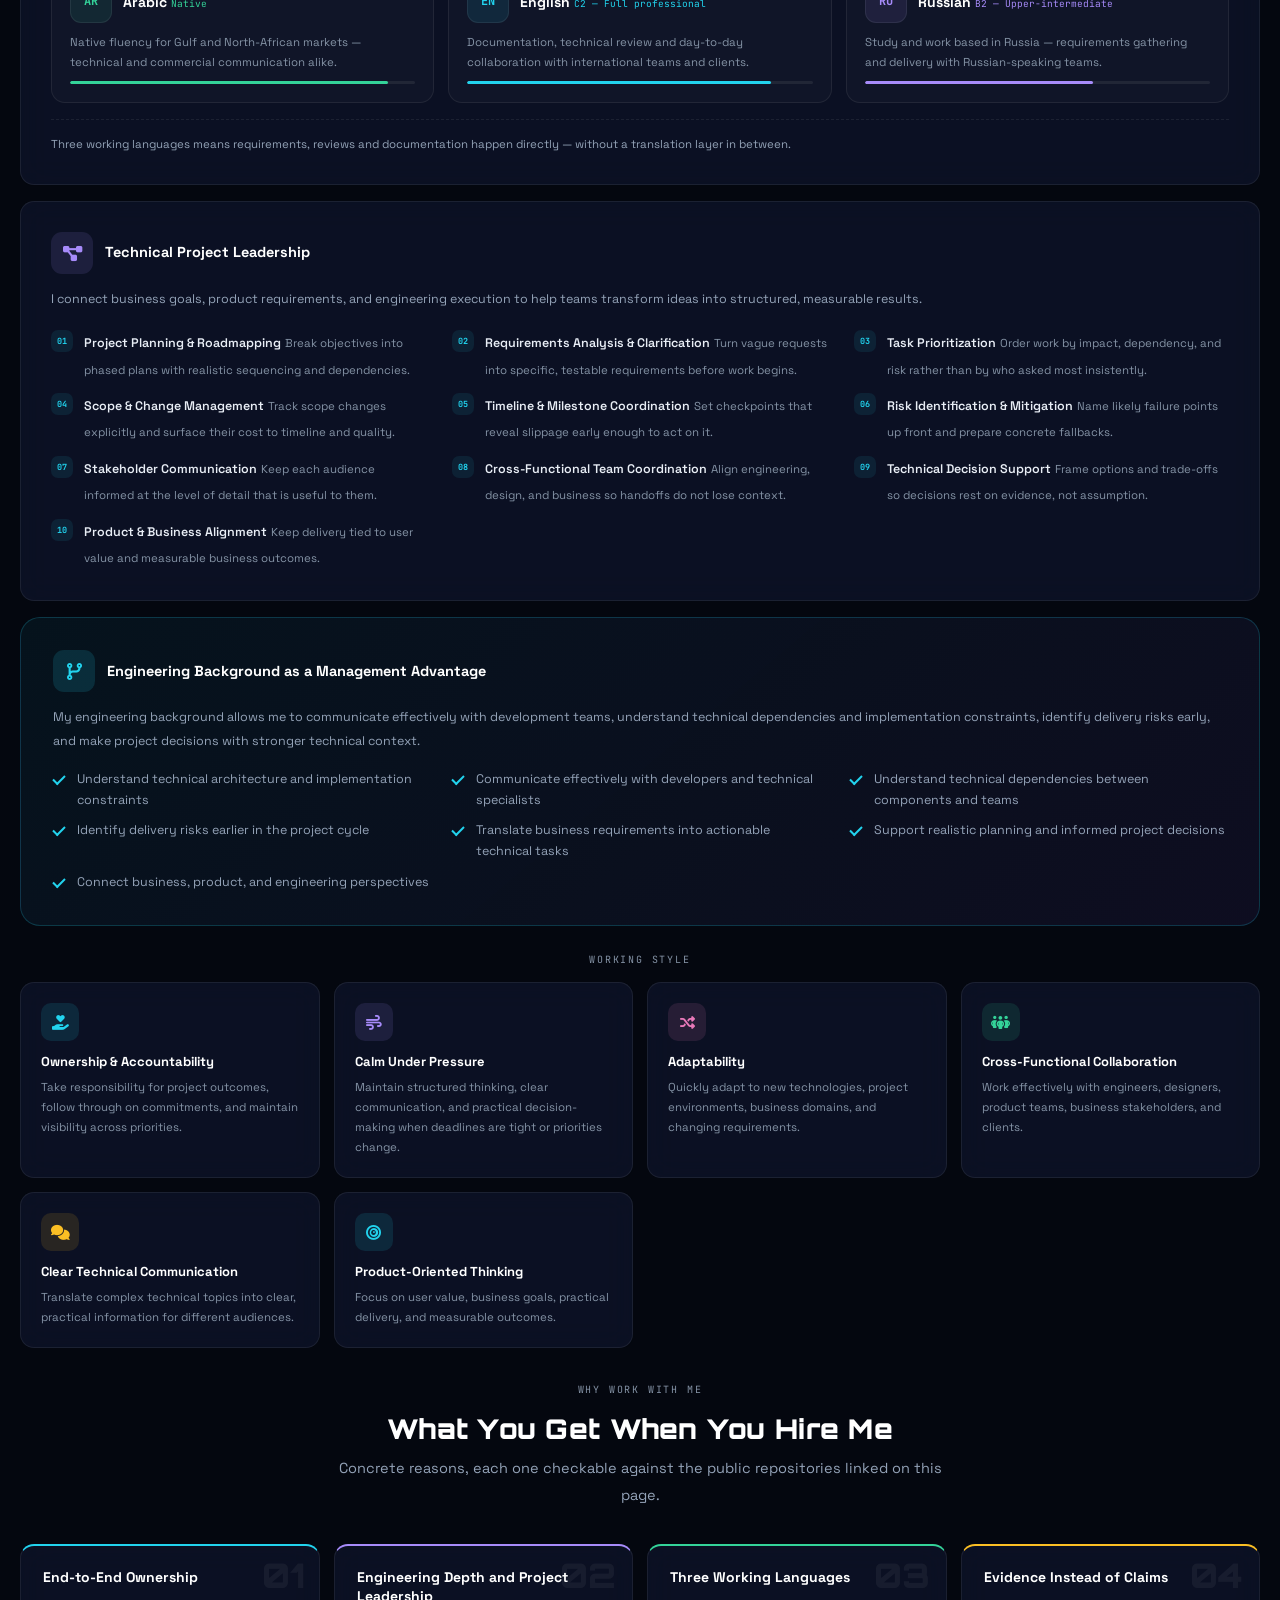
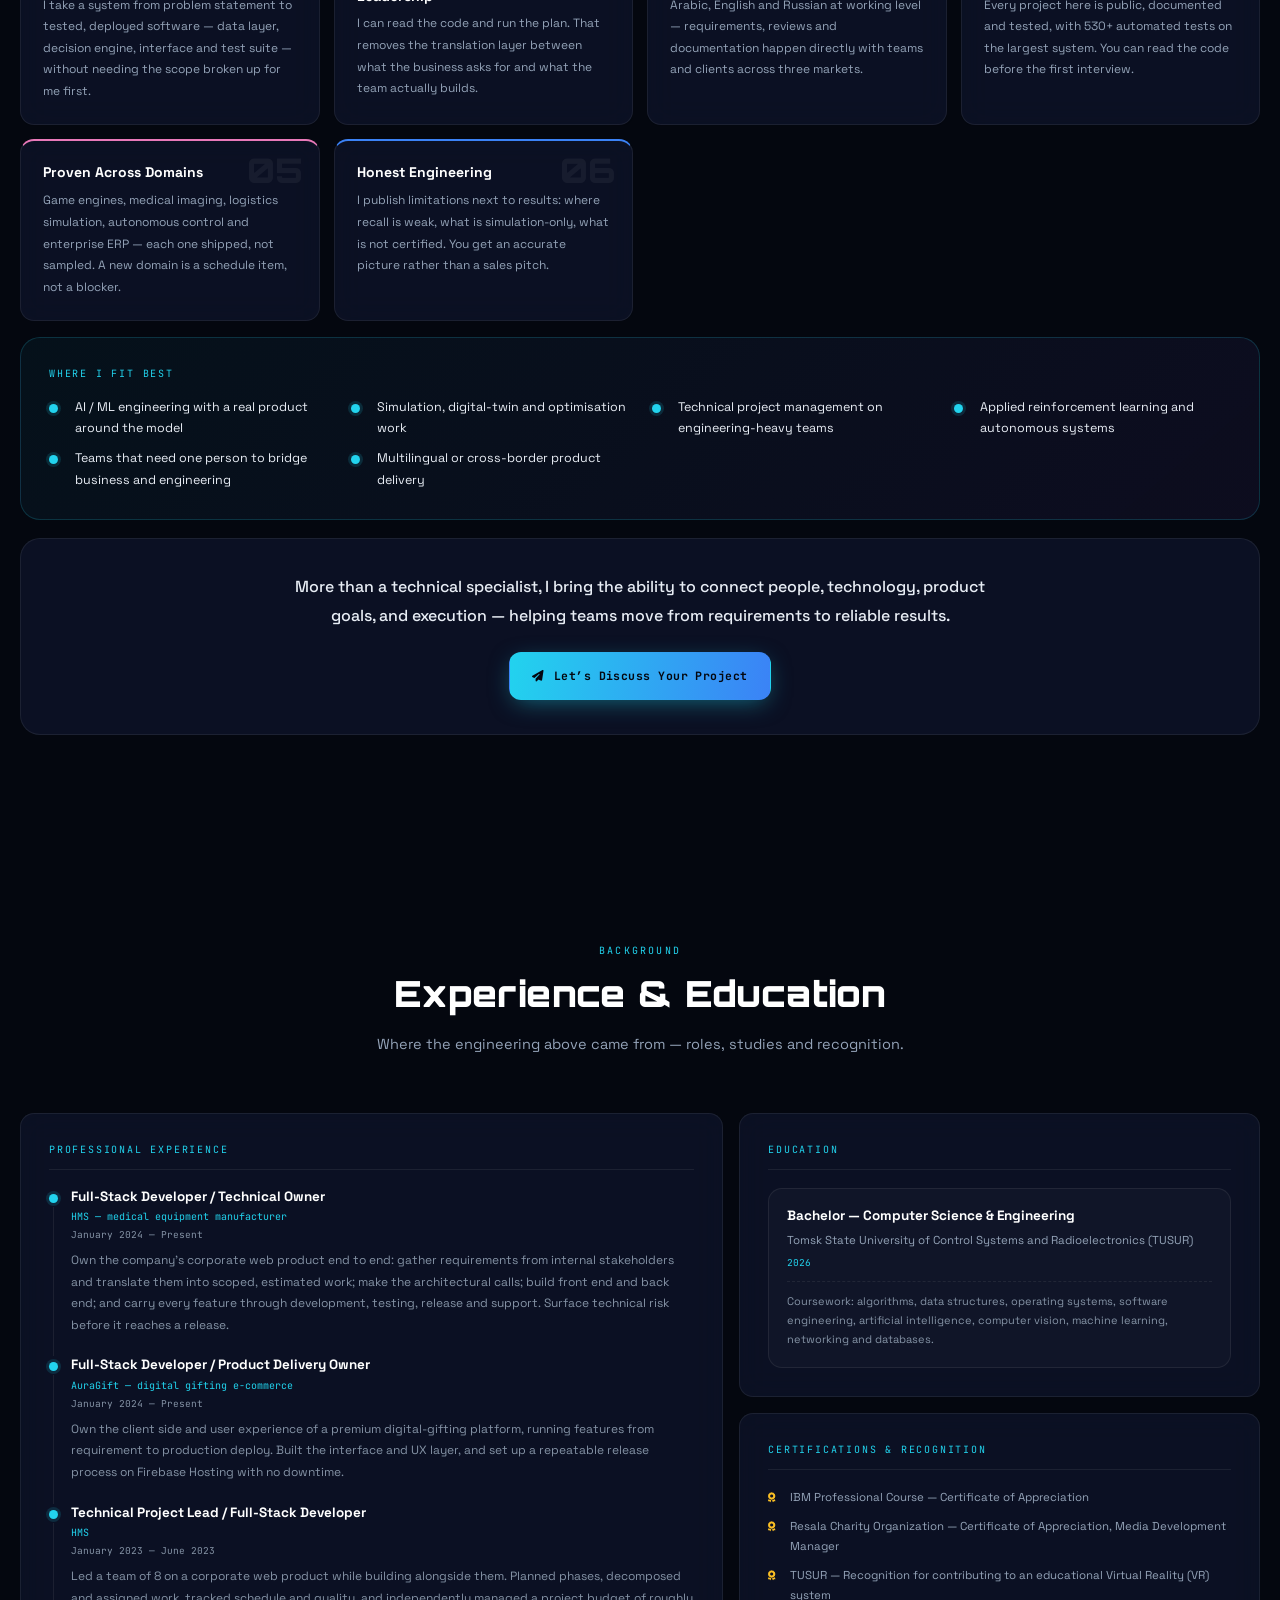
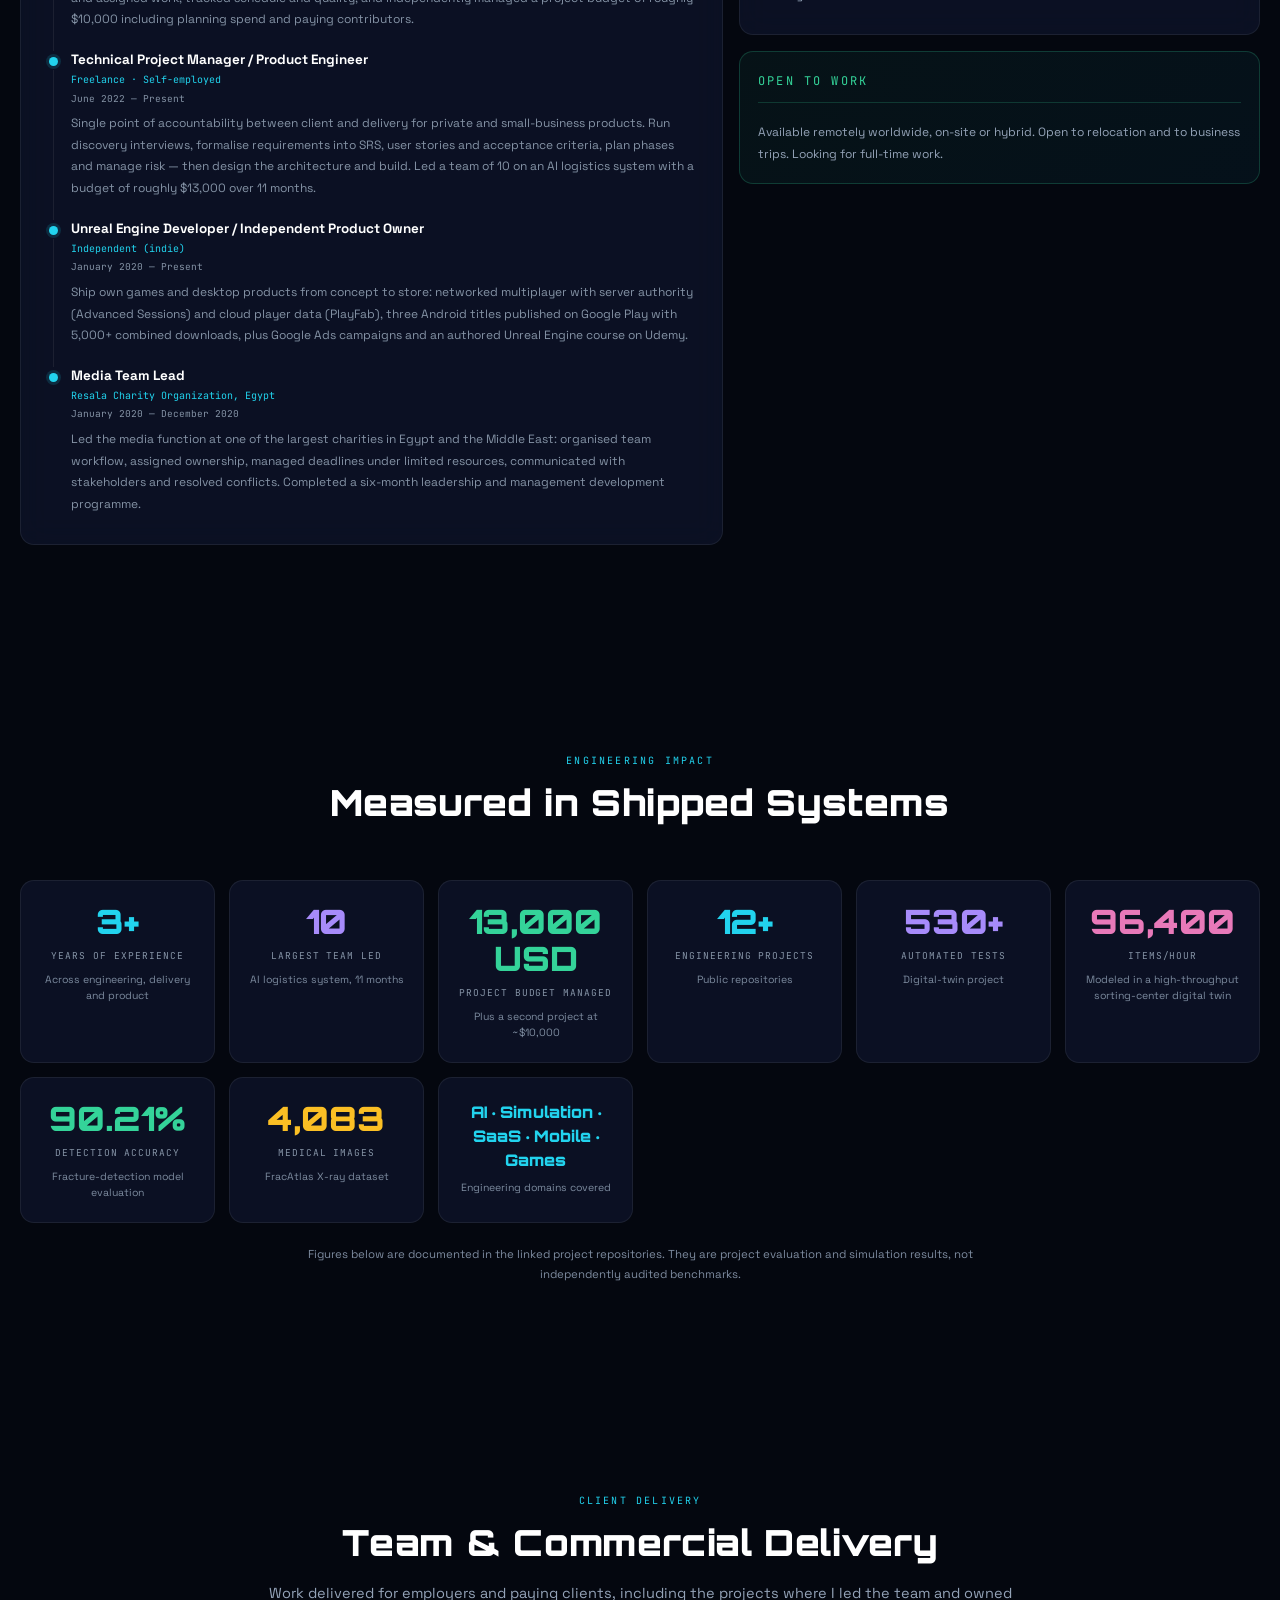
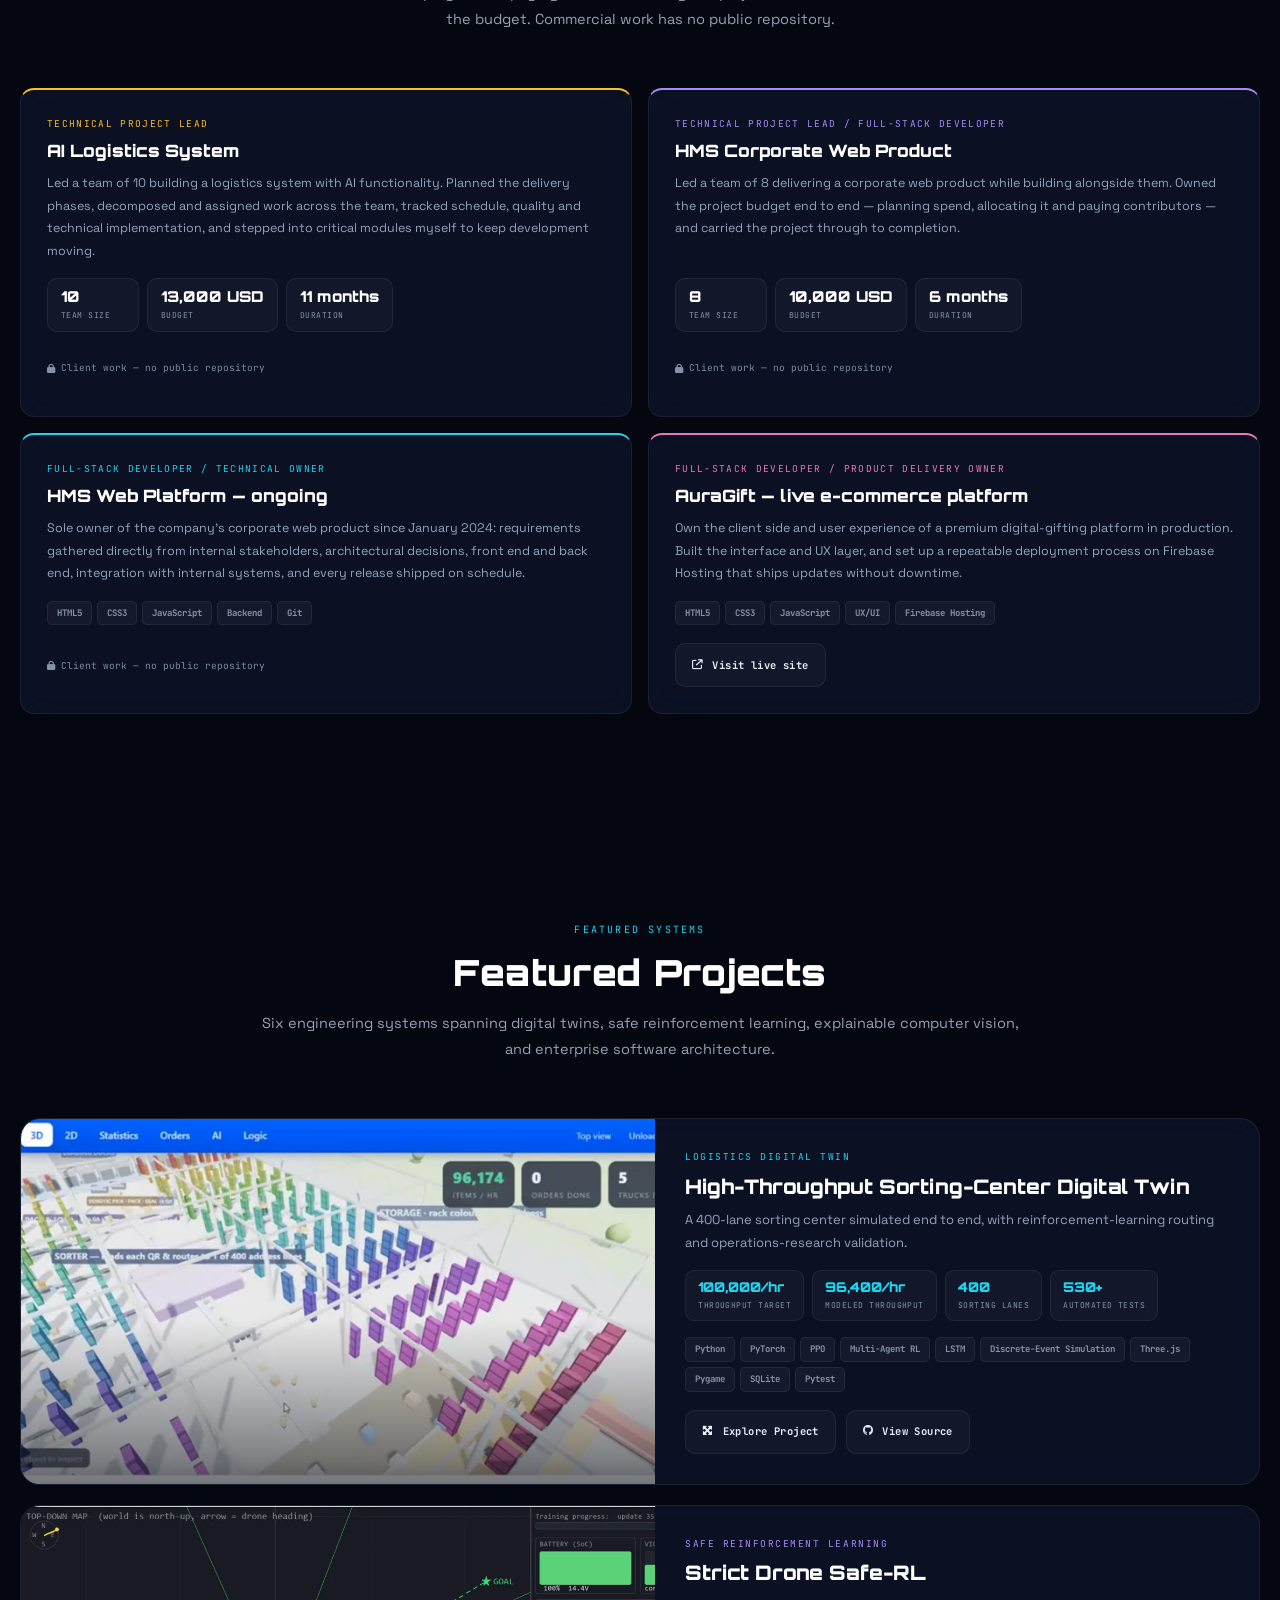
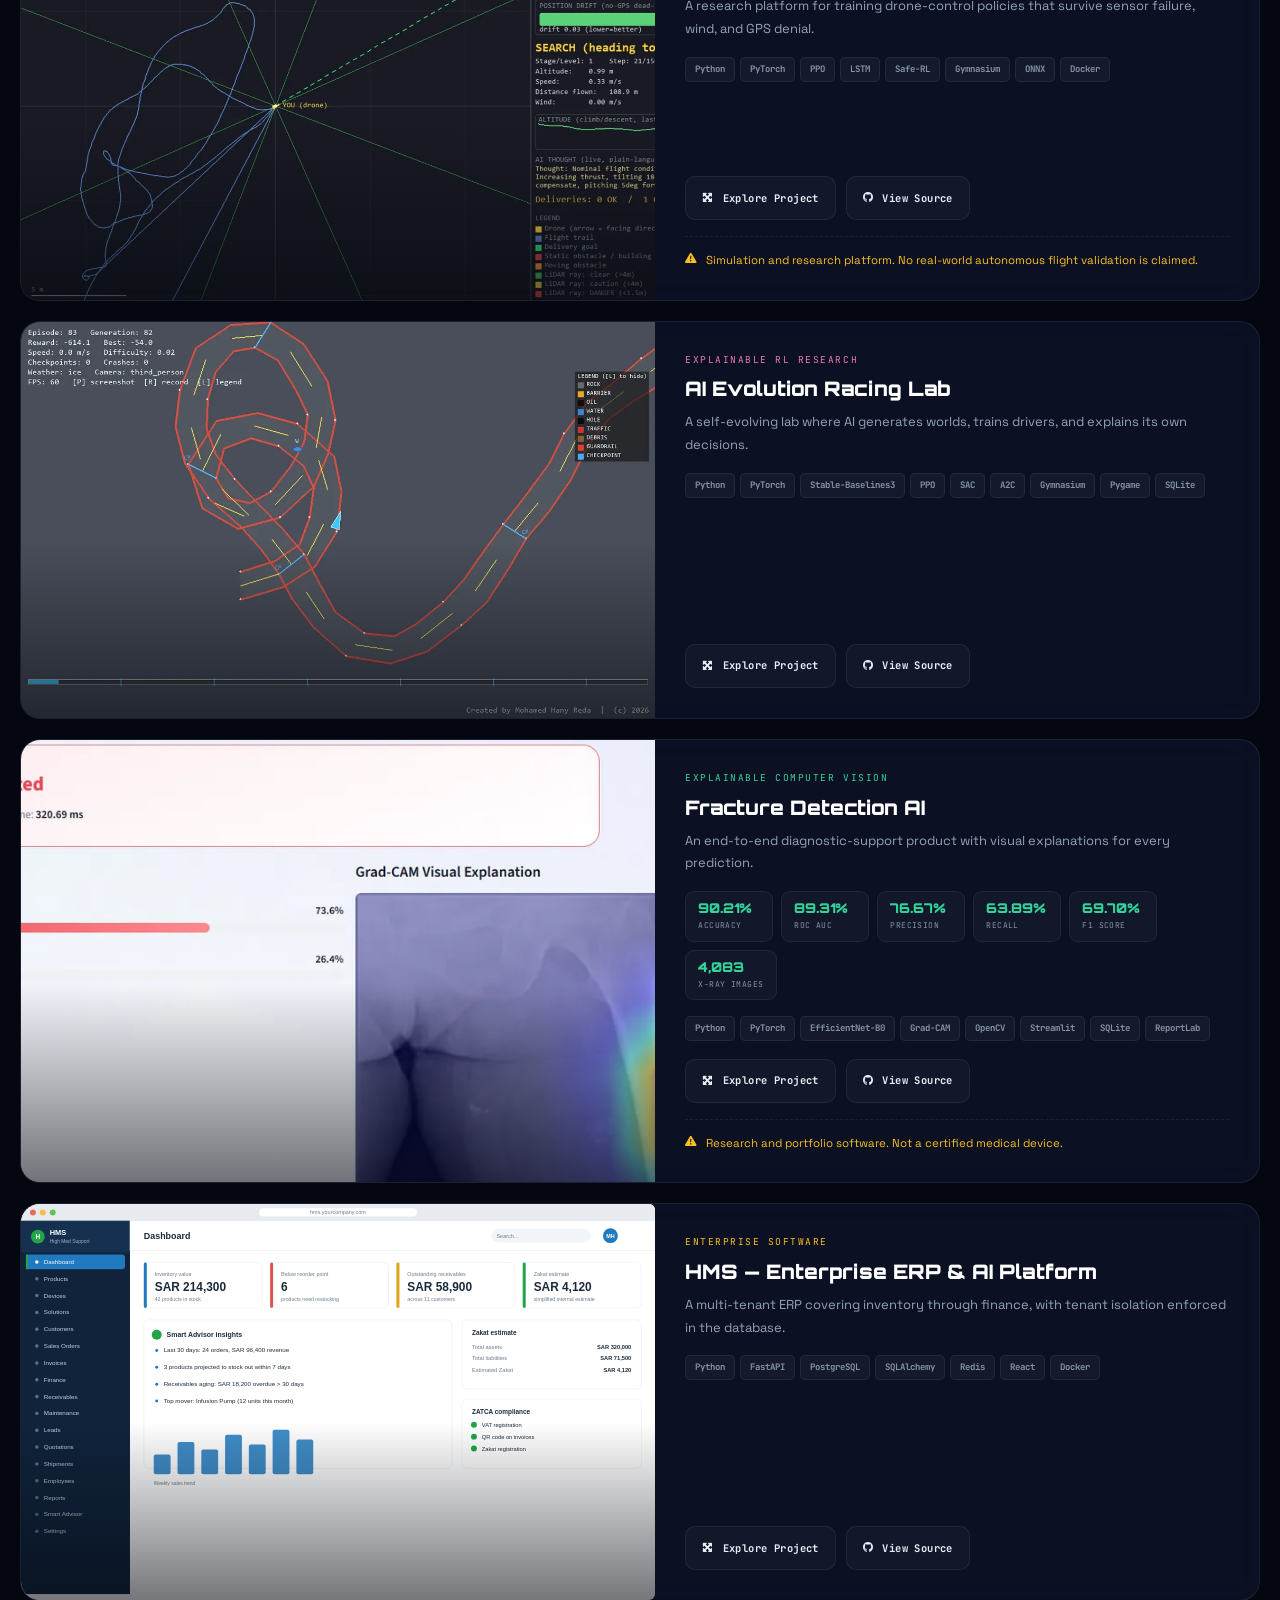
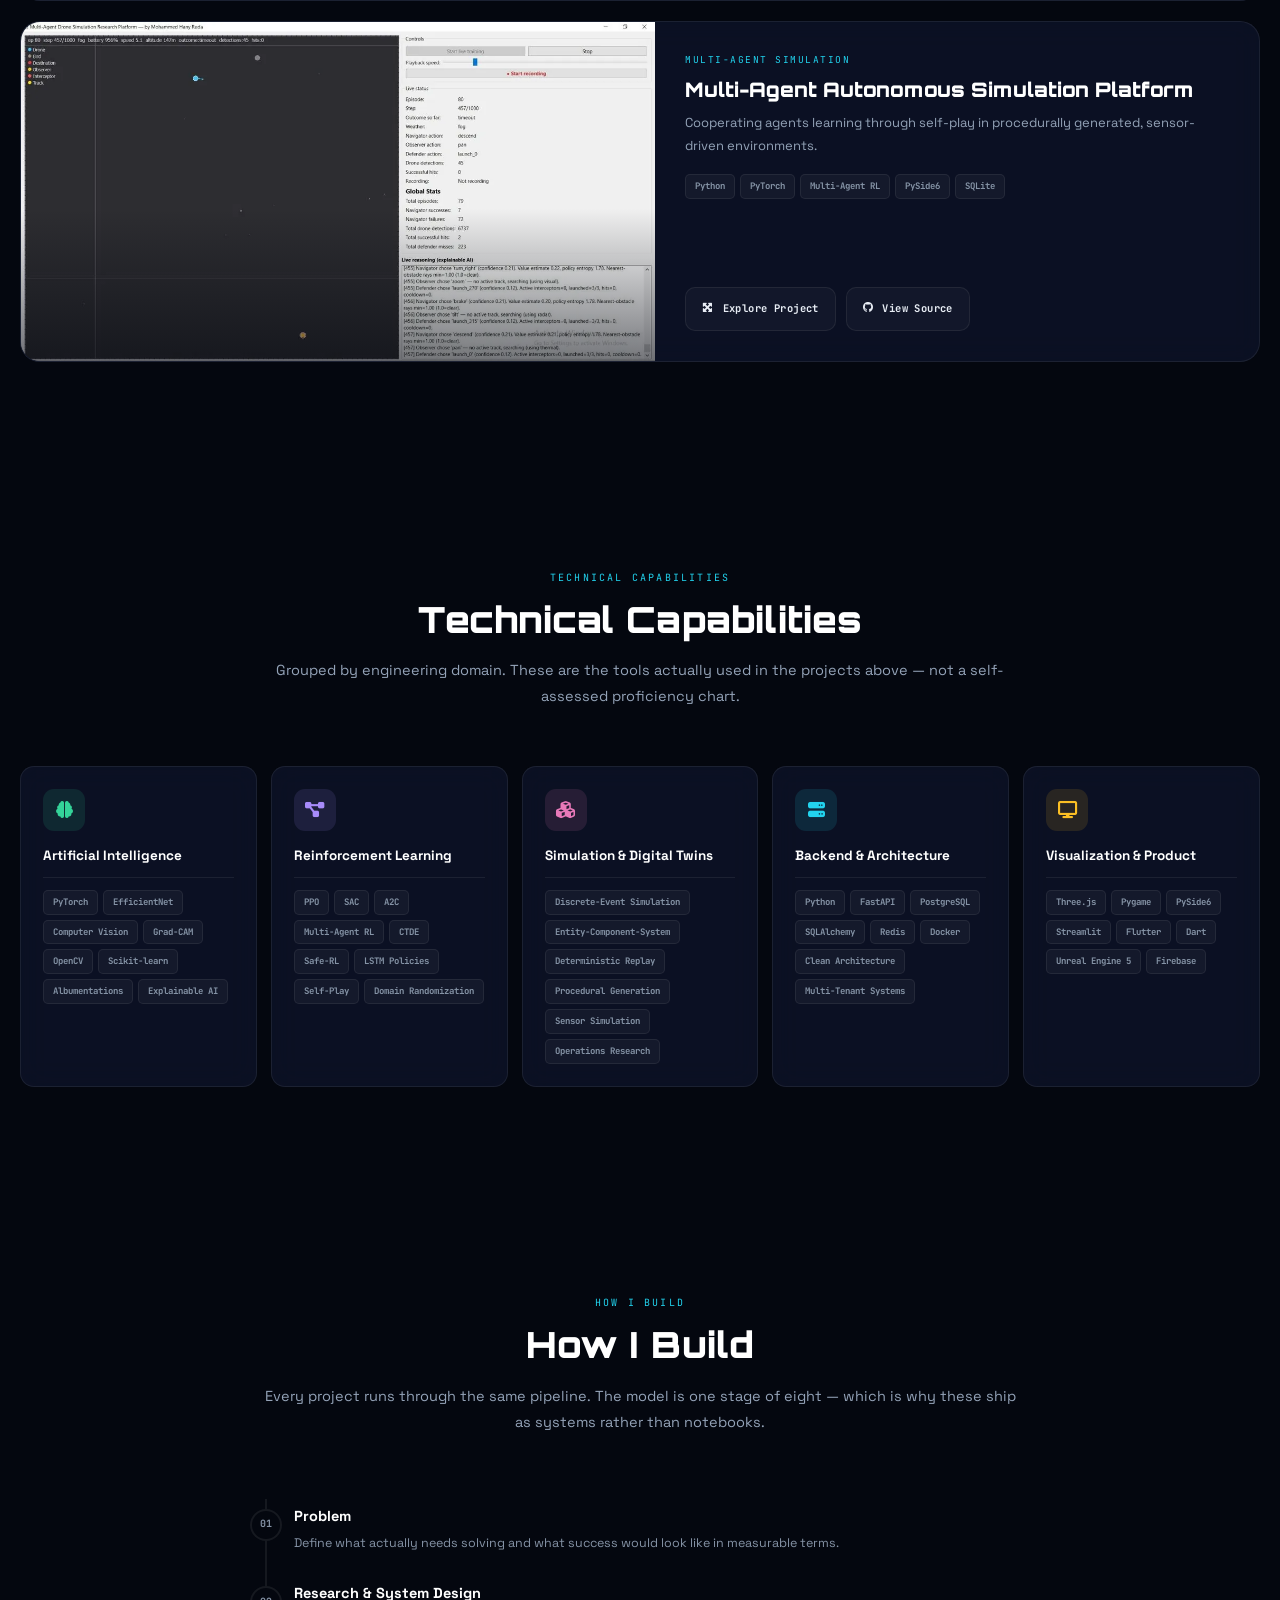
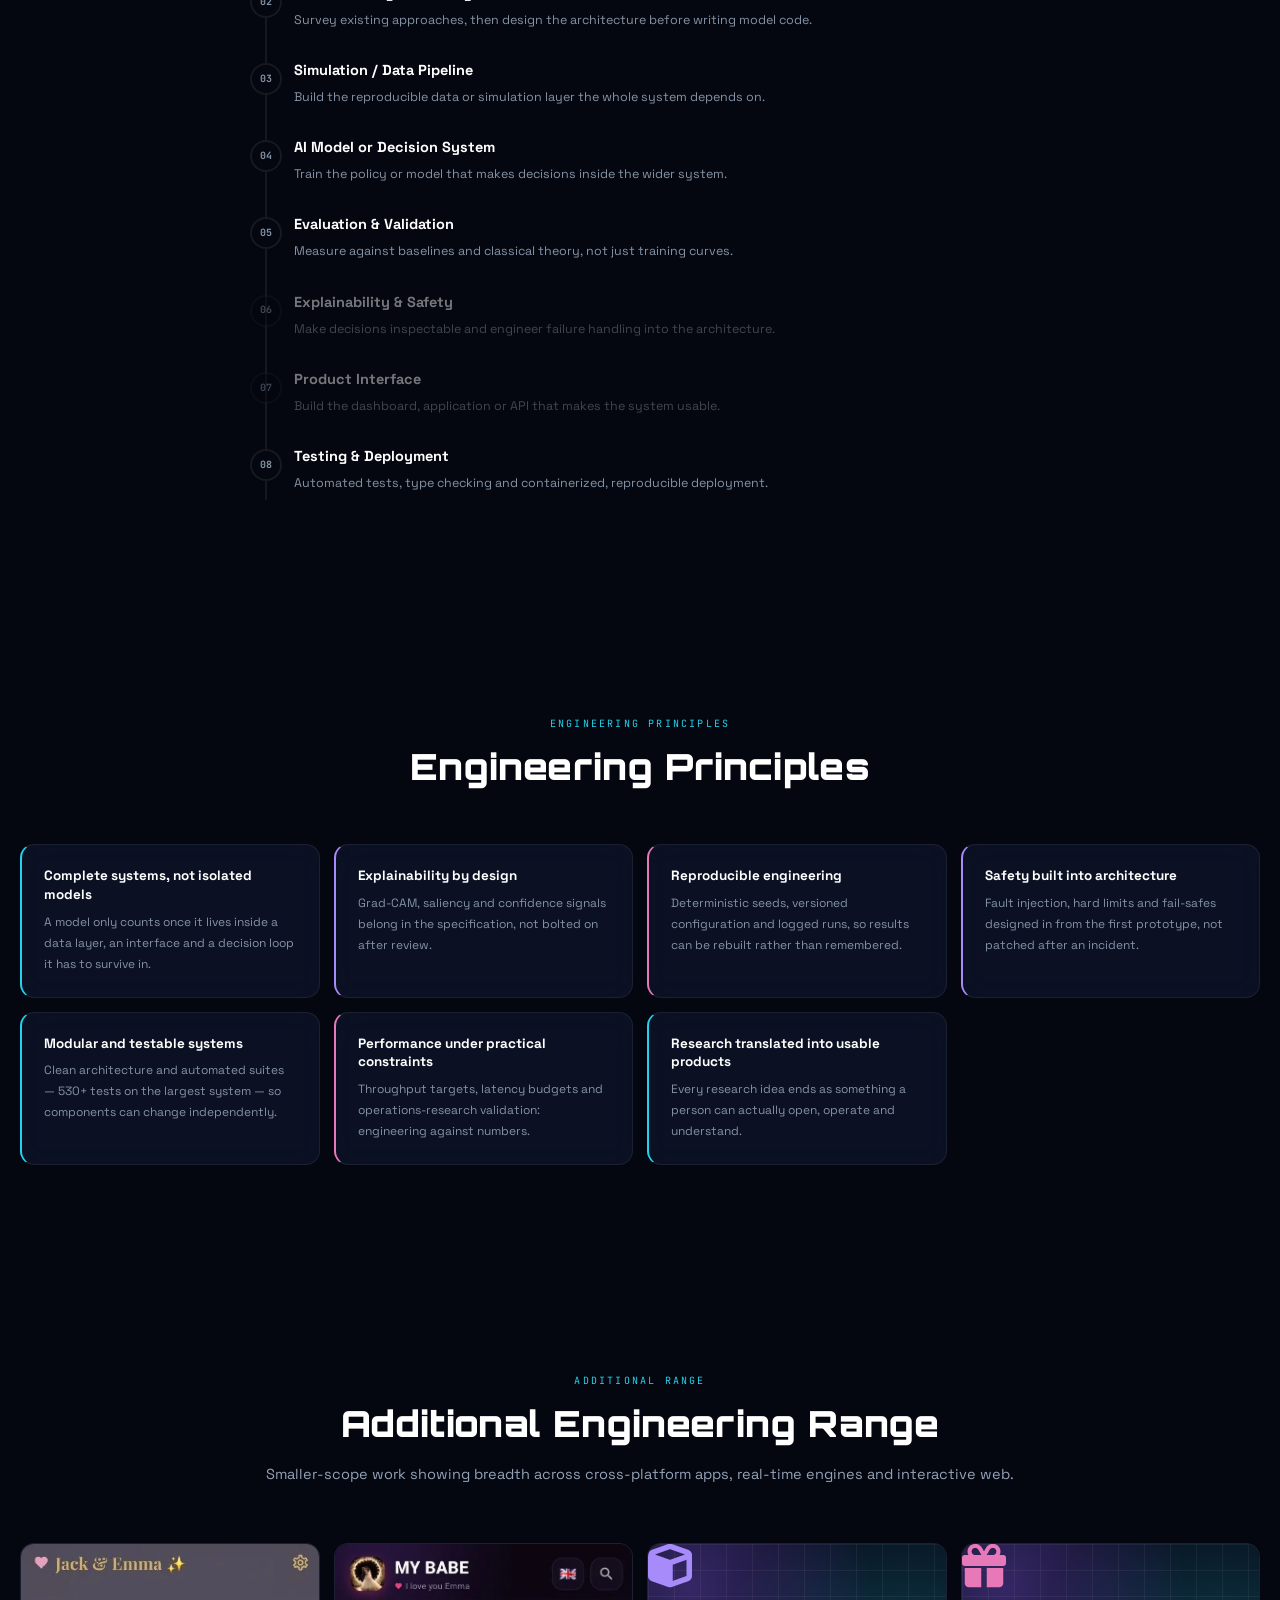
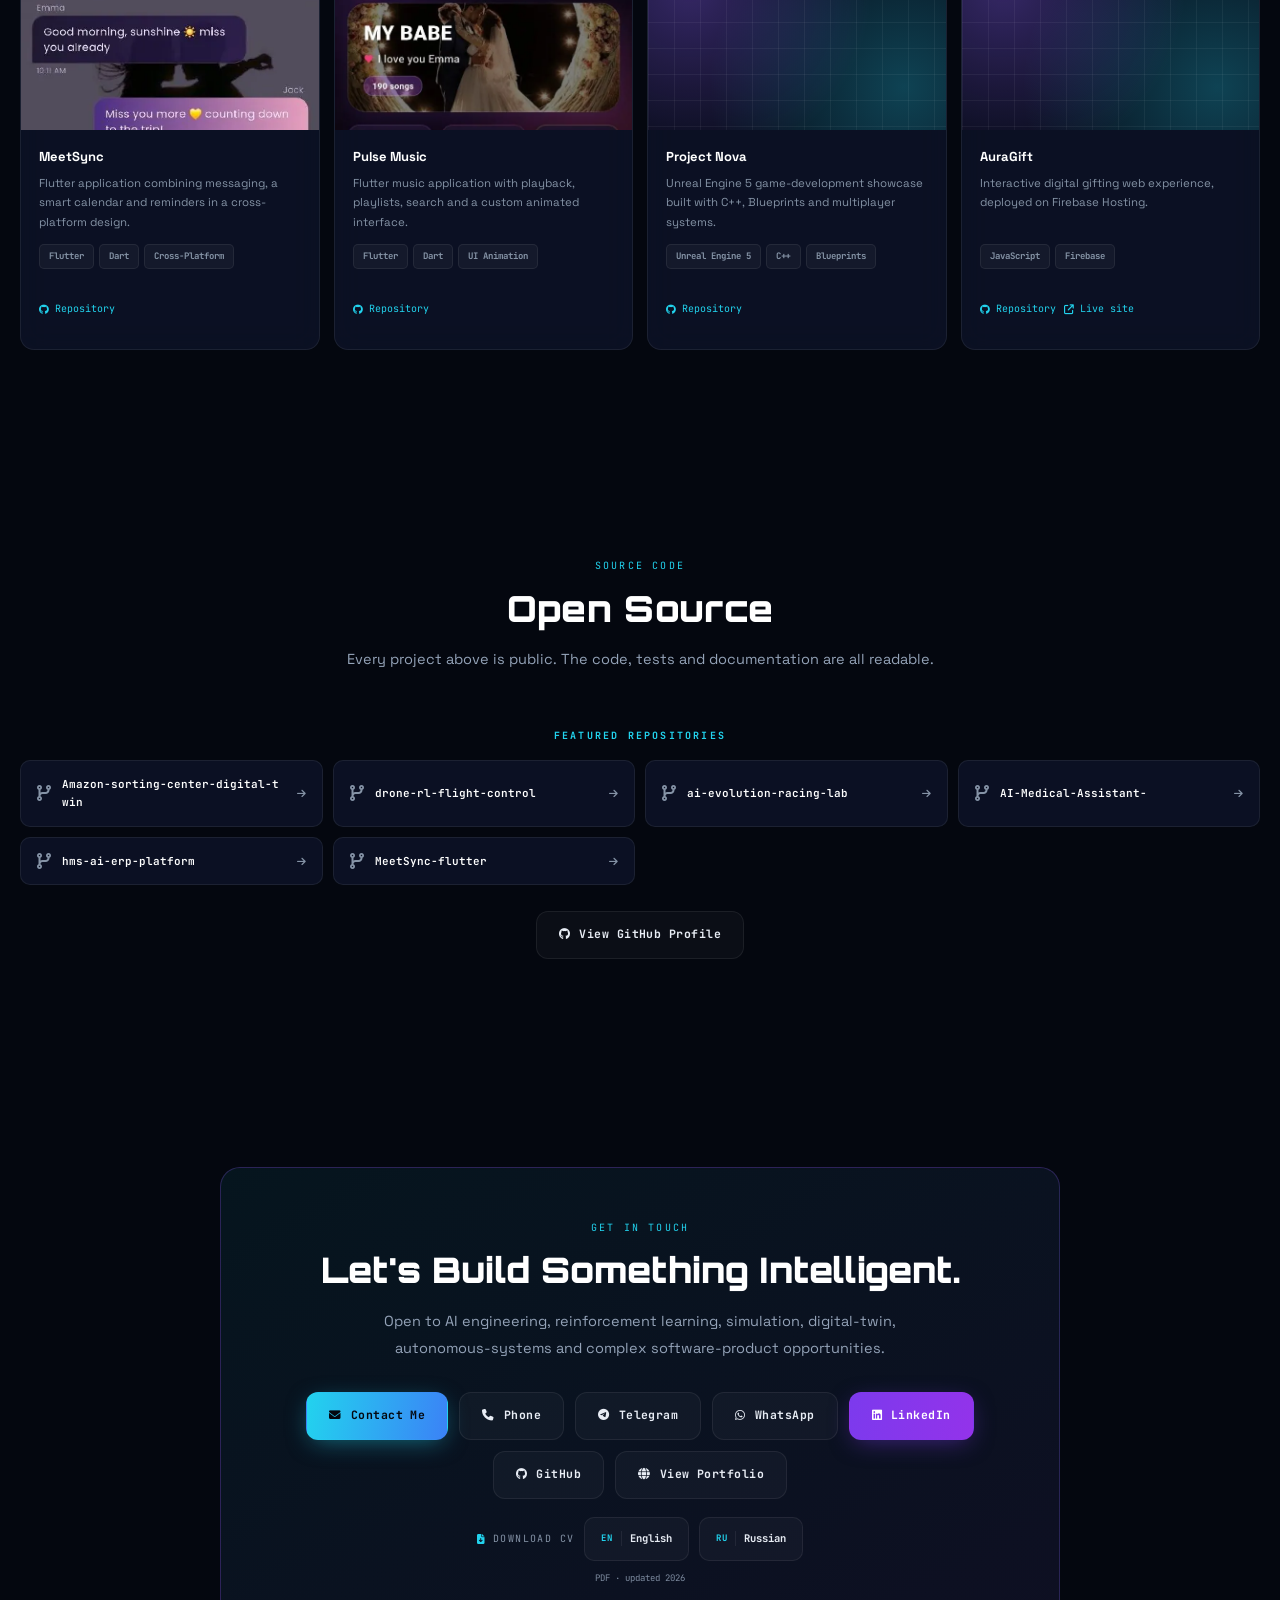
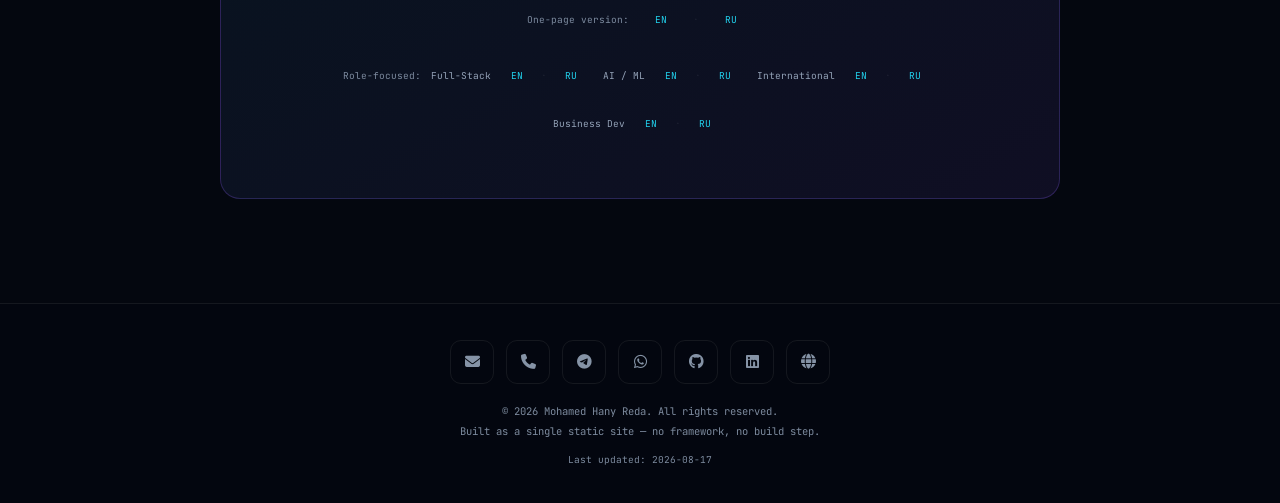
==== commit 37b0160a: "Add Business Development / Account Manager CV variant New role-targeted one-page CVs (EN + RU) for t" ====
--- a/index.html
+++ b/index.html
@@ -144,6 +144,10 @@
         <a href="cv/cv_intl_en.pdf" download="Mohamed-Hany-Reda-CV-International-EN.pdf" onclick="trackContact('CV-INTL-EN')">EN</a>
         <span class="sep" aria-hidden="true">·</span>
         <a href="cv/cv_intl_ru.pdf" download="Mohamed-Hany-Reda-CV-International-RU.pdf" onclick="trackContact('CV-INTL-RU')">RU</a></span>
+      <span class="cv-tset"><span class="cv-tlabel" data-i18n="cv.bd">Business Dev</span>
+        <a href="cv/cv_bd_en.pdf" download="Mohamed-Hany-Reda-CV-BizDev-EN.pdf" onclick="trackContact('CV-BD-EN')">EN</a>
+        <span class="sep" aria-hidden="true">·</span>
+        <a href="cv/cv_bd_ru.pdf" download="Mohamed-Hany-Reda-CV-BizDev-RU.pdf" onclick="trackContact('CV-BD-RU')">RU</a></span>
     </span>
   </div>
   <div class="scroll-hint" aria-hidden="true"><span data-i18n="hero.scroll">Scroll</span><span class="chev"></span></div>
@@ -980,6 +984,10 @@
         <a href="cv/cv_intl_en.pdf" download="Mohamed-Hany-Reda-CV-International-EN.pdf" onclick="trackContact('CV-INTL-EN')">EN</a>
         <span class="sep" aria-hidden="true">·</span>
         <a href="cv/cv_intl_ru.pdf" download="Mohamed-Hany-Reda-CV-International-RU.pdf" onclick="trackContact('CV-INTL-RU')">RU</a></span>
+      <span class="cv-tset"><span class="cv-tlabel" data-i18n="cv.bd">Business Dev</span>
+        <a href="cv/cv_bd_en.pdf" download="Mohamed-Hany-Reda-CV-BizDev-EN.pdf" onclick="trackContact('CV-BD-EN')">EN</a>
+        <span class="sep" aria-hidden="true">·</span>
+        <a href="cv/cv_bd_ru.pdf" download="Mohamed-Hany-Reda-CV-BizDev-RU.pdf" onclick="trackContact('CV-BD-RU')">RU</a></span>
     </span>
   </div>
   </div>
